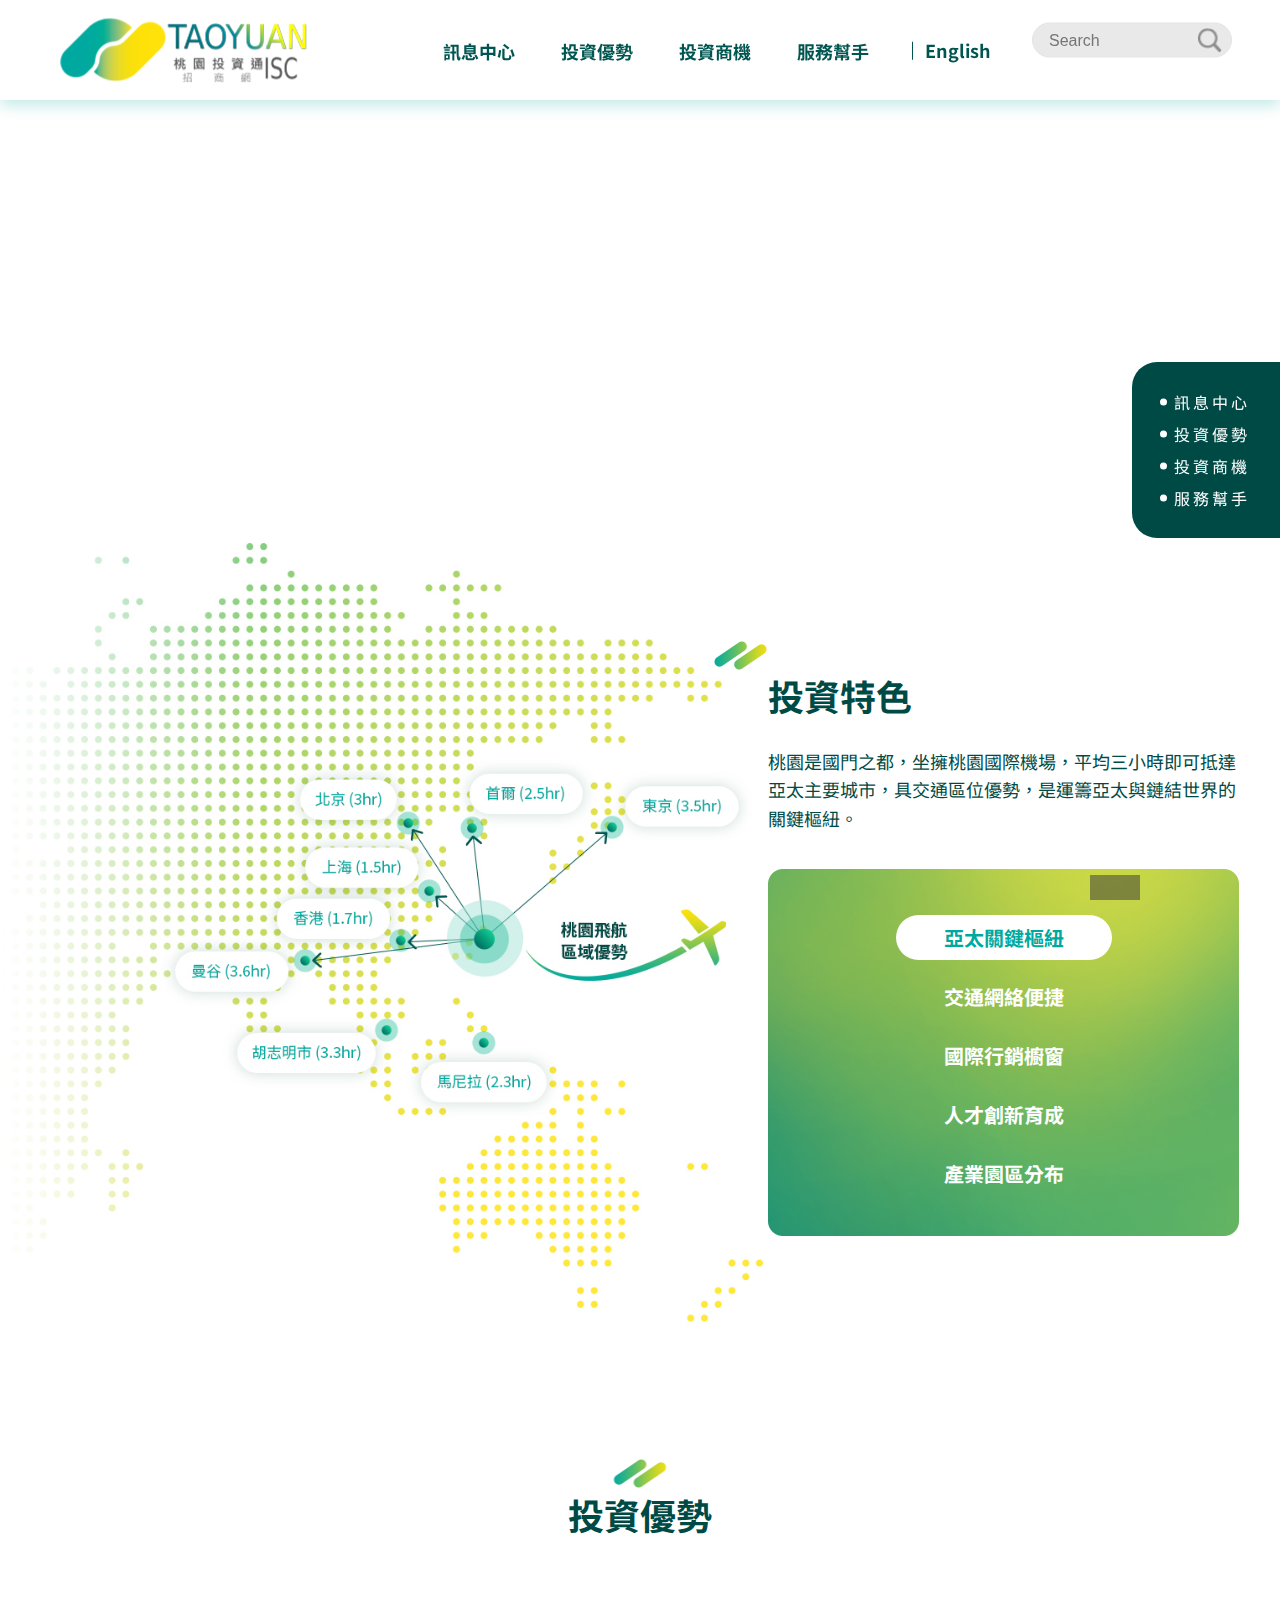
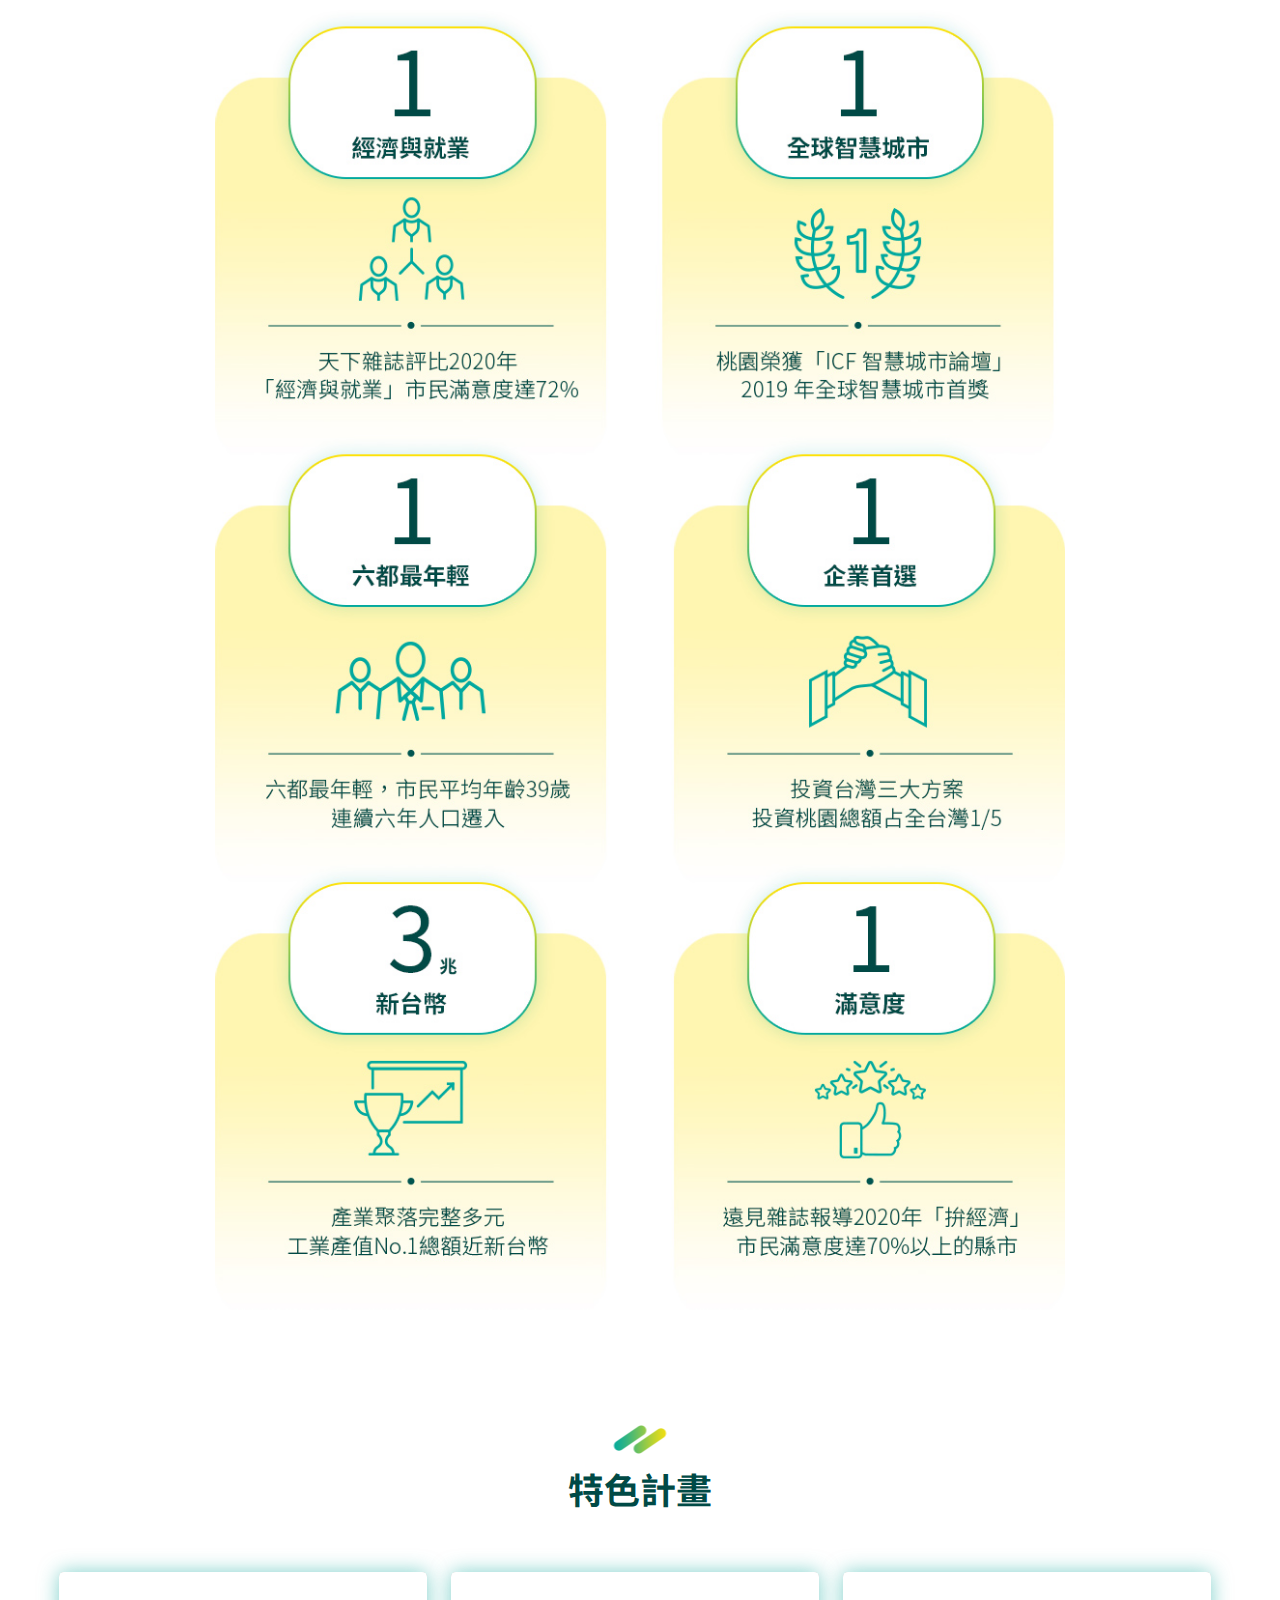
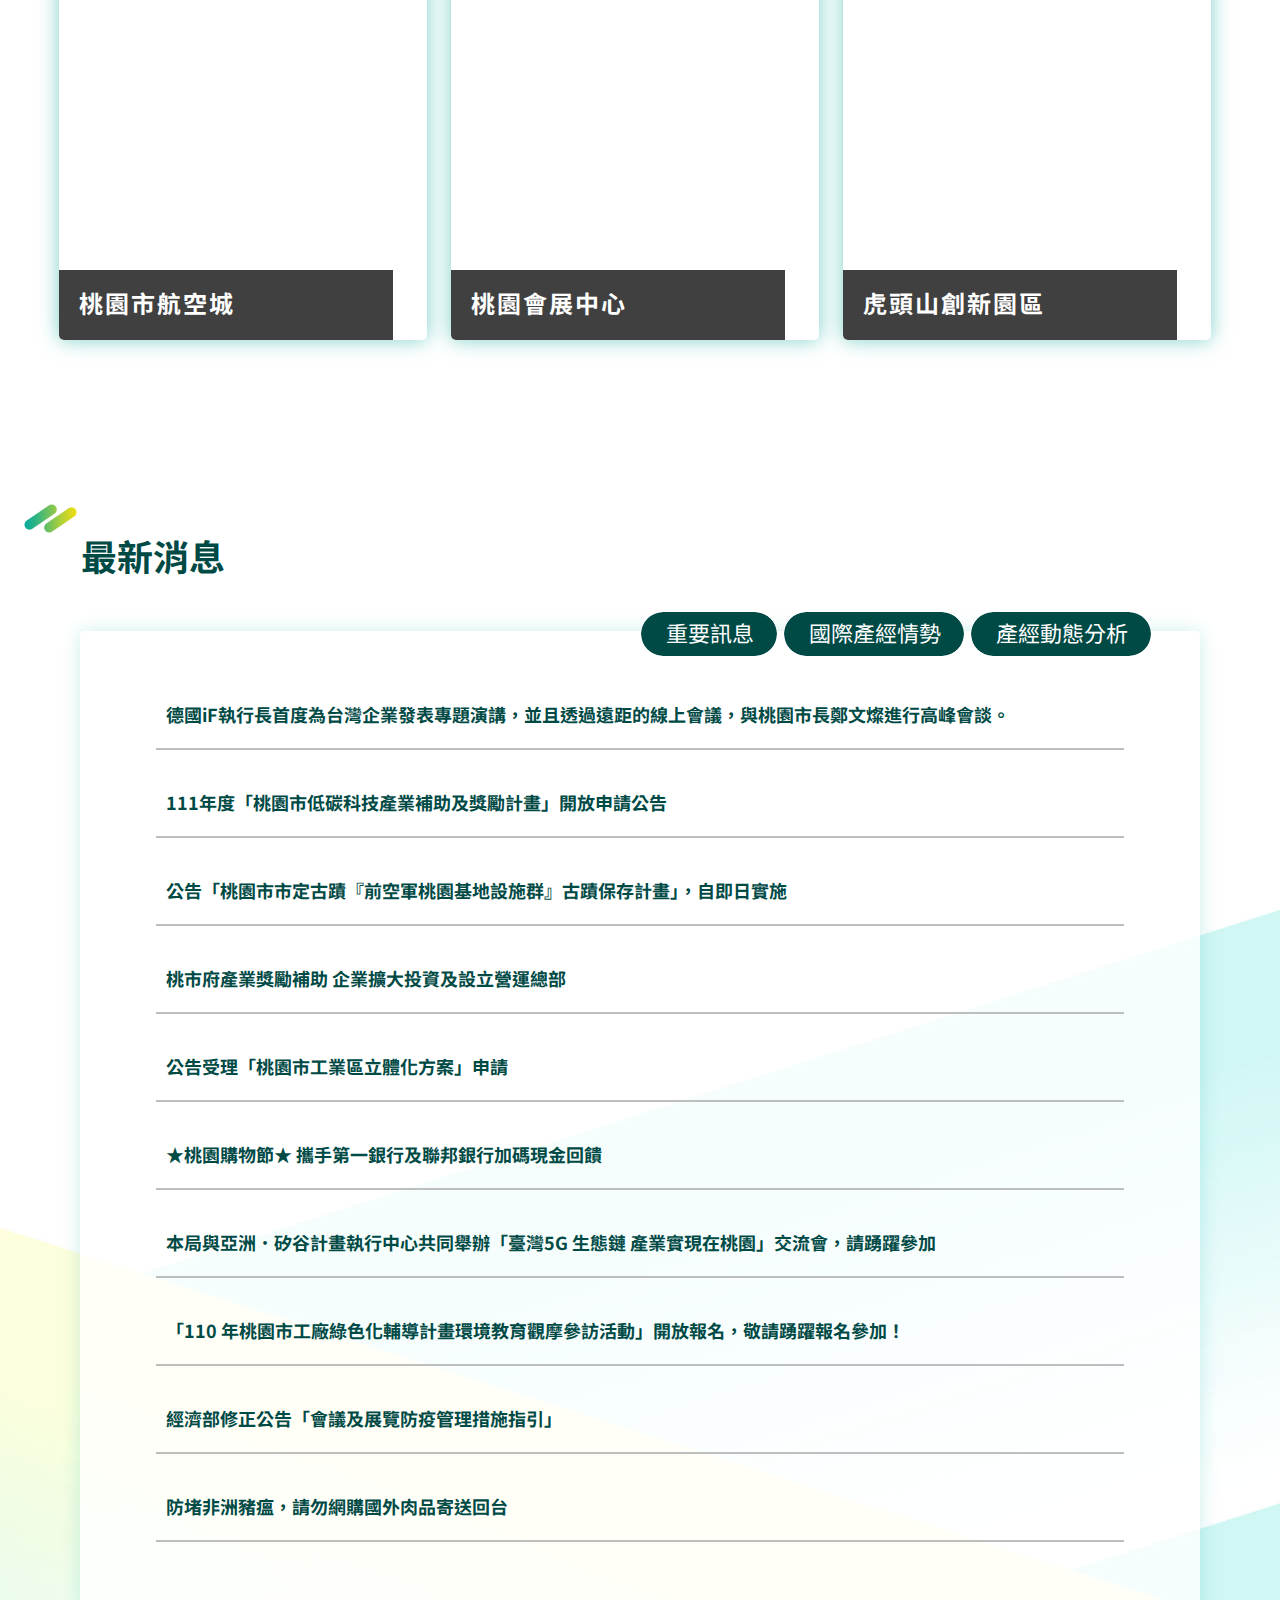
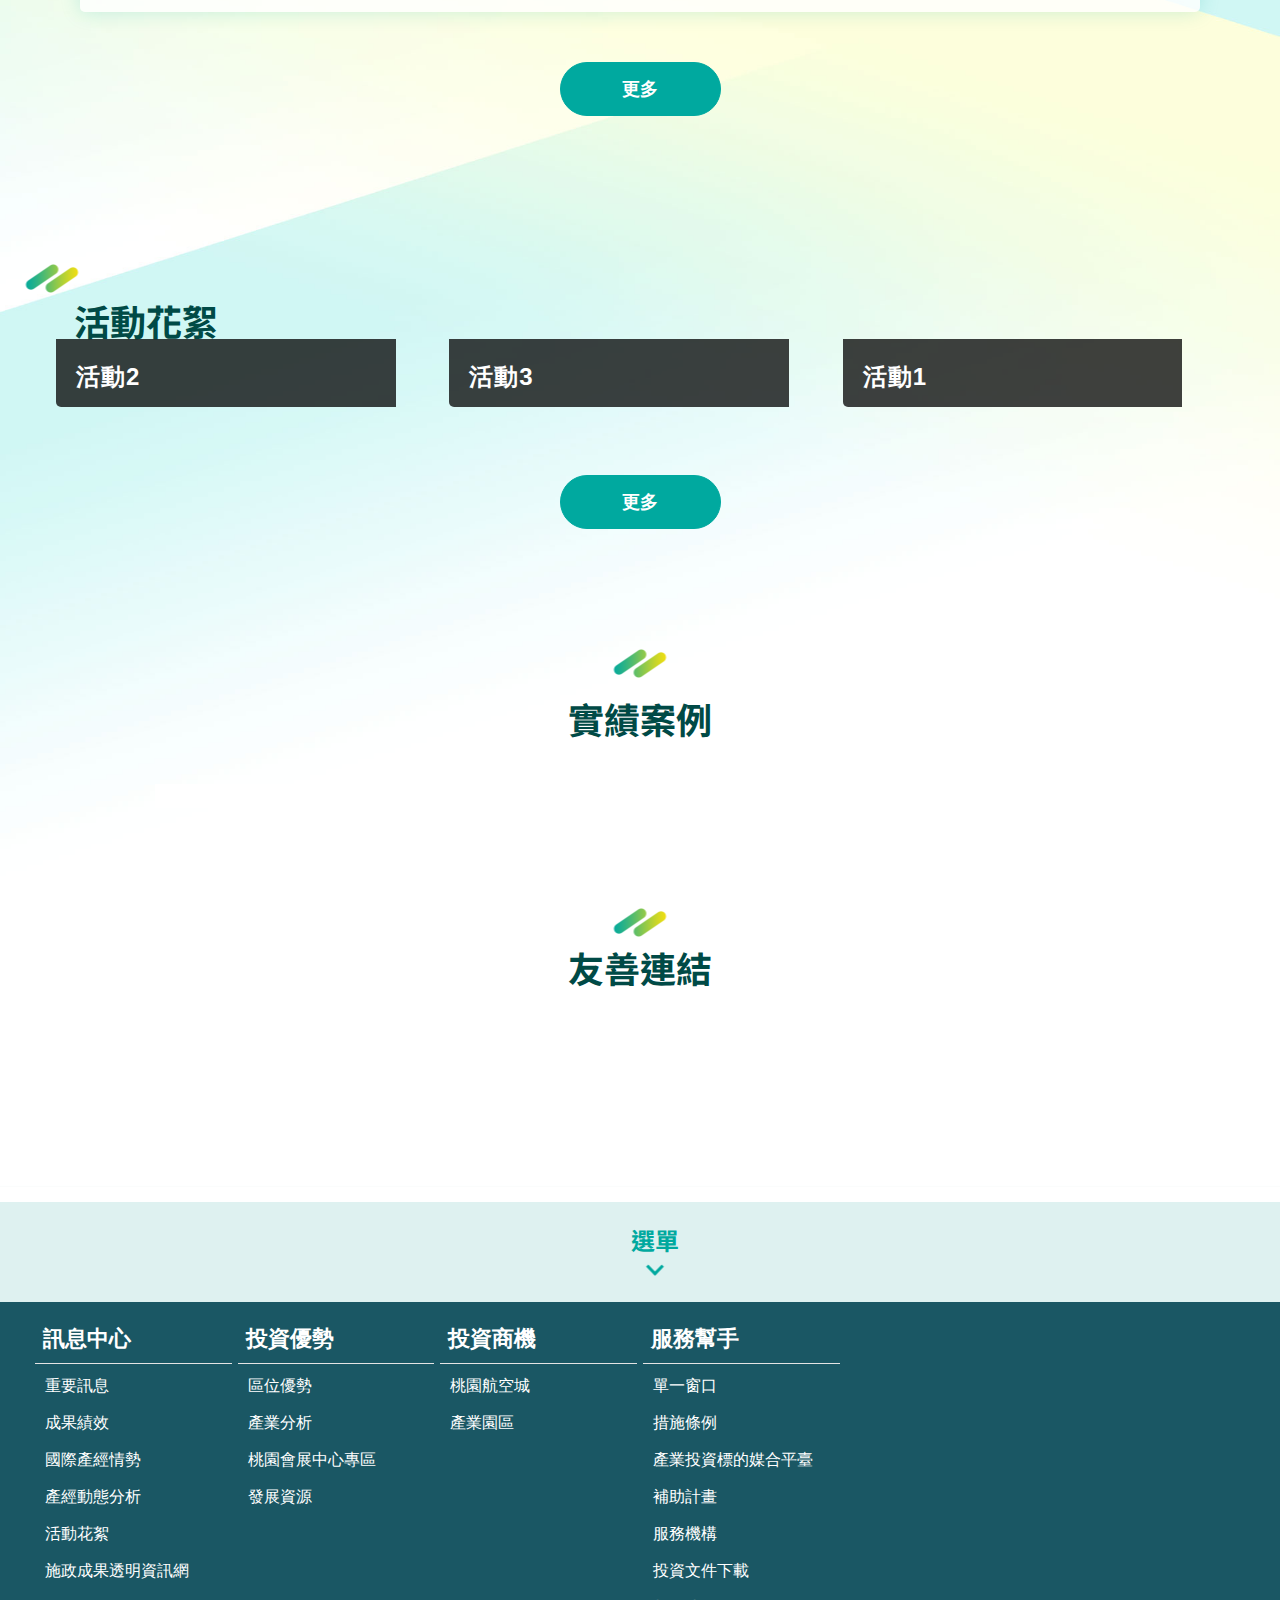
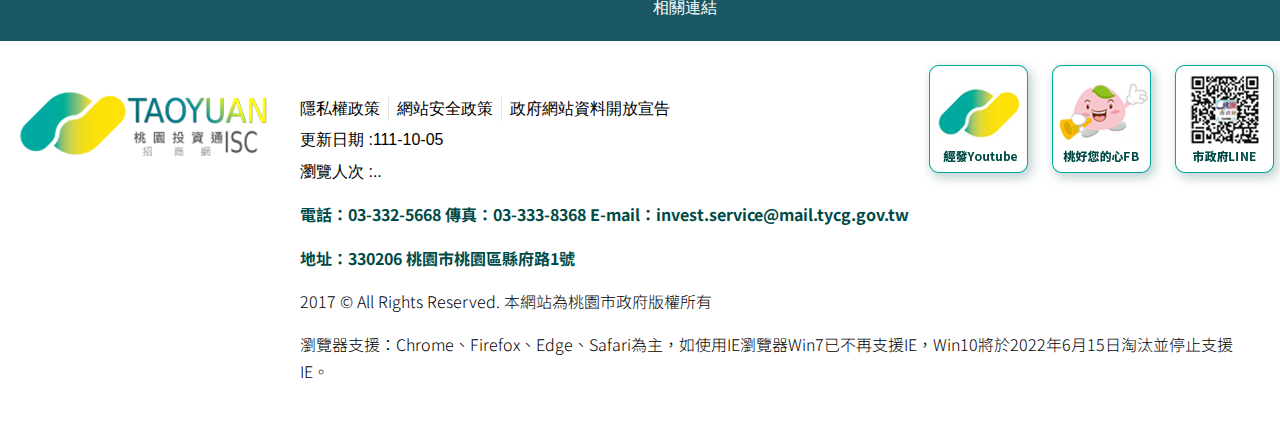
==== index.html @ 291bfcc2 "Initial commit" ====
<!DOCTYPE html>

<html id="FormHtml" xmlns="http://www.w3.org/1999/xhtml" lang="zh-Hant-tw">
<head id="Head1">    <style>
        .for_accessibility a {
            position: absolute;
            top: 10px;
            left: 10px;
            z-index: 99;
            width: 1px;
            height: 1px;
            white-space: nowrap;
            overflow: hidden;
            color: #000;
        }
            .for_accessibility a:focus {
                width: auto;
                height: auto;
                padding: 6px;
                background-color: #fff;
            }
        .for_accessibility div {
            position: absolute;
            width: 2px;
            height: 2px;
            background-color: transparent;
            opacity: .1
        }
    </style>
<script src='https://t-invest.tycg.gov.tw/Scripts/core.min.js'></script>
<script src='https://t-invest.tycg.gov.tw/Scripts/jquery.cookie.js'></script>
<script src='https://t-invest.tycg.gov.tw/Scripts/jUtil.js'></script>
<script src='https://t-invest.tycg.gov.tw/Scripts/fancybox/jquery.fancybox.js'></script>
<link rel='stylesheet' type='text/css'  href='https://t-invest.tycg.gov.tw/Scripts/fancybox/jquery.fancybox.css'> 
<script src='https://t-invest.tycg.gov.tw/Scripts/lightGallery/js/lightgallery-all.min.js'></script>
<link rel='stylesheet' type='text/css'  href='https://t-invest.tycg.gov.tw/Scripts/lightGallery/css/lightgallery.min.css'> 
<script src='https://t-invest.tycg.gov.tw/Scripts/J_Pager.js'></script>
<script  src='https://t-invest.tycg.gov.tw/Scripts/Chart/highcharts.js'></script> 
<script  src='https://t-invest.tycg.gov.tw/Scripts/Chart/map.src.js'></script> 
<script  src='https://t-invest.tycg.gov.tw/Scripts/Chart/highcharts_theme.js'></script> 
<script  src='https://t-invest.tycg.gov.tw/Scripts/Chart/tw-all.js'></script> 
<link rel='stylesheet' type='text/css'  href='https://t-invest.tycg.gov.tw/Scripts/Chart/highcharts.css'> 
<script  src='https://t-invest.tycg.gov.tw/Scripts/jquery.mousewheel.min.js'></script> 
<script  src='https://t-invest.tycg.gov.tw/Scripts/jquery.touchwipe.min.js'></script> 
<script  src='https://t-invest.tycg.gov.tw/js/airdatepicker/datepicker.min.js'></script> 
<script  src='https://t-invest.tycg.gov.tw/js/airdatepicker/datepicker.zh-tw.js'></script> 
<script  src='https://t-invest.tycg.gov.tw/js/airdatepicker/datepicker.en.js'></script> 
<link rel='stylesheet' type='text/css'  href='https://t-invest.tycg.gov.tw/js/airdatepicker/datepicker.min.css'> 
<script>var CCMS_WWWURL='https://t-invest.tycg.gov.tw';var CCMS_LanguageSN=1;var CCMS_SitesSN_Encryption='18';</script><title>
	桃園投資通招商網
</title><meta http-equiv="X-UA-Compatible" content="IE=edge" /><meta name="viewport" content="width=device-width, initial-scale=1" /><meta http-equiv="Content-Type" content="text/html; charset=utf-8" />
<meta name="DC.Title" content="" />
<meta name="DC.Subject" content="" />
<meta name="DC.Creator" content="" />
<meta name="DC.Publisher" content="" />
<meta name="DC.Date" content="" />
<meta name="DC.Type" content="" />
<meta name="DC.Identifier" content="" />
<meta name="DC.Description" content="" />
<meta name="DC.Contributor" content="" />
<meta name="DC.Format" content="" />
<meta name="DC.Relation" content="" />
<meta name="DC.Source" content="" />
<meta name="DC.Language" content="" />
<meta name="DC.Coverage.t.min" content="" />
<meta name="DC.Coverage.t.max" content="" />
<meta name="DC.Rights" content="" />
<meta name="Category.Theme" content="" />
<meta name="Category.Cake" content="" />
<meta name="Category.Service" content="" />
<meta name="DC.Keywords" content="" />
<link id="likCss" rel="stylesheet" media="screen" href="css/global.css?1111005015433" type="text/css" /><link id="litcss_sys_index" href="css/sys_index.css" rel="stylesheet" type="text/css" /><link href="images/favicon.ico" rel="icon" type="image/x-icon"><script>const jhxiaoQS = '?Create=1'</script><style>/*!
 * froala_editor v4.0.7 (https://www.froala.com/wysiwyg-editor)
 * License https://froala.com/wysiwyg-editor/terms/
 * Copyright 2014-2021 Froala Labs
 */

.fr-clearfix::after{clear:both;display:block;content:"";height:0}.fr-hide-by-clipping{position:absolute;width:1px;height:1px;padding:0;margin:-1px;overflow:hidden;clip:rect(0, 0, 0, 0);border:0}.fr-view img.fr-rounded,.fr-view .fr-img-caption.fr-rounded img{border-radius:10px;-moz-border-radius:10px;-webkit-border-radius:10px;-moz-background-clip:padding;-webkit-background-clip:padding-box;background-clip:padding-box}.fr-view img.fr-shadow,.fr-view .fr-img-caption.fr-shadow img{-webkit-box-shadow:10px 10px 5px 0px #cccccc;-moz-box-shadow:10px 10px 5px 0px #cccccc;box-shadow:10px 10px 5px 0px #cccccc}.fr-view img.fr-bordered,.fr-view .fr-img-caption.fr-bordered img{border:solid 5px #CCC}.fr-view img.fr-bordered{-webkit-box-sizing:content-box;-moz-box-sizing:content-box;box-sizing:content-box}.fr-view .fr-img-caption.fr-bordered img{-webkit-box-sizing:border-box;-moz-box-sizing:border-box;box-sizing:border-box}.fr-view{word-wrap:break-word}.fr-view span[style~="color:"] a{color:inherit}.fr-view strong{font-weight:700}.fr-view table[border='0'] td:not([class]),.fr-view table[border='0'] th:not([class]),.fr-view table[border='0'] td[class=""],.fr-view table[border='0'] th[class=""]{border-width:0px}.fr-view table{border:none;border-collapse:collapse;empty-cells:show;max-width:100%}.fr-view table td{min-width:5px}.fr-view table.fr-dashed-borders td,.fr-view table.fr-dashed-borders th{border-style:dashed}.fr-view table.fr-alternate-rows tbody tr:nth-child(2n){background:whitesmoke}.fr-view table td,.fr-view table th{border:1px solid #DDD}.fr-view table td:empty,.fr-view table th:empty{height:20px}.fr-view table td.fr-highlighted,.fr-view table th.fr-highlighted{border:1px double red}.fr-view table td.fr-thick,.fr-view table th.fr-thick{border-width:2px}.fr-view table th{background:#ececec}.fr-view hr{clear:both;user-select:none;-o-user-select:none;-moz-user-select:none;-khtml-user-select:none;-webkit-user-select:none;-ms-user-select:none;break-after:always;page-break-after:always}.fr-view .fr-file{position:relative}.fr-view .fr-file::after{position:relative;content:"\1F4CE";font-weight:normal}.fr-view pre{white-space:pre-wrap;word-wrap:break-word;overflow:visible}.fr-view[dir="rtl"] blockquote{border-left:none;border-right:solid 2px #5E35B1;margin-right:0;padding-right:5px;padding-left:0}.fr-view[dir="rtl"] blockquote blockquote{border-color:#00BCD4}.fr-view[dir="rtl"] blockquote blockquote blockquote{border-color:#43A047}.fr-view blockquote{border-left:solid 2px #5E35B1;margin-left:0;padding-left:5px;color:#5E35B1}.fr-view blockquote blockquote{border-color:#00BCD4;color:#00BCD4}.fr-view blockquote blockquote blockquote{border-color:#43A047;color:#43A047}.fr-view span.fr-emoticon{font-weight:normal;font-family:"Apple Color Emoji","Segoe UI Emoji","NotoColorEmoji","Segoe UI Symbol","Android Emoji","EmojiSymbols";display:inline;line-height:0}.fr-view span.fr-emoticon.fr-emoticon-img{background-repeat:no-repeat !important;font-size:inherit;height:1em;width:1em;min-height:20px;min-width:20px;display:inline-block;margin:-.1em .1em .1em;line-height:1;vertical-align:middle}.fr-view .fr-text-gray{color:#AAA !important}.fr-view .fr-text-bordered{border-top:solid 1px #222;border-bottom:solid 1px #222;padding:10px 0}.fr-view .fr-text-spaced{letter-spacing:1px}.fr-view .fr-text-uppercase{text-transform:uppercase}.fr-view .fr-class-highlighted{background-color:#ffff00}.fr-view .fr-class-code{border-color:#cccccc;border-radius:2px;-moz-border-radius:2px;-webkit-border-radius:2px;-moz-background-clip:padding;-webkit-background-clip:padding-box;background-clip:padding-box;background:#f5f5f5;padding:10px;font-family:"Courier New", Courier, monospace}.fr-view .fr-class-transparency{opacity:0.5}.fr-view img{position:relative;max-width:100%}.fr-view img.fr-dib{margin:5px auto;display:block;float:none;vertical-align:top}.fr-view img.fr-dib.fr-fil{margin-left:0;text-align:left}.fr-view img.fr-dib.fr-fir{margin-right:0;text-align:right}.fr-view img.fr-dii{display:inline-block;float:none;vertical-align:bottom;margin-left:5px;margin-right:5px;max-width:calc(100% - (2 * 5px))}.fr-view img.fr-dii.fr-fil{float:left;margin:5px 5px 5px 0;max-width:calc(100% - 5px)}.fr-view img.fr-dii.fr-fir{float:right;margin:5px 0 5px 5px;max-width:calc(100% - 5px)}.fr-view span.fr-img-caption{position:relative;max-width:100%}.fr-view span.fr-img-caption.fr-dib{margin:5px auto;display:block;float:none;vertical-align:top}.fr-view span.fr-img-caption.fr-dib.fr-fil{margin-left:0;text-align:left}.fr-view span.fr-img-caption.fr-dib.fr-fir{margin-right:0;text-align:right}.fr-view span.fr-img-caption.fr-dii{display:inline-block;float:none;vertical-align:bottom;margin-left:5px;margin-right:5px;max-width:calc(100% - (2 * 5px))}.fr-view span.fr-img-caption.fr-dii.fr-fil{float:left;margin:5px 5px 5px 0;max-width:calc(100% - 5px)}.fr-view span.fr-img-caption.fr-dii.fr-fir{float:right;margin:5px 0 5px 5px;max-width:calc(100% - 5px)}.fr-view .fr-video{text-align:center;position:relative}.fr-view .fr-video.fr-rv{padding-bottom:56.25%;padding-top:30px;height:0;overflow:hidden}.fr-view .fr-video.fr-rv>iframe,.fr-view .fr-video.fr-rv object,.fr-view .fr-video.fr-rv embed{position:absolute !important;top:0;left:0;width:100%;height:100%}.fr-view .fr-video>*{-webkit-box-sizing:content-box;-moz-box-sizing:content-box;box-sizing:content-box;max-width:100%;border:none}.fr-view .fr-video.fr-dvb{display:block;clear:both}.fr-view .fr-video.fr-dvb.fr-fvl{text-align:left}.fr-view .fr-video.fr-dvb.fr-fvr{text-align:right}.fr-view .fr-video.fr-dvi{display:inline-block}.fr-view .fr-video.fr-dvi.fr-fvl{float:left}.fr-view .fr-video.fr-dvi.fr-fvr{float:right}.fr-view a.fr-strong{font-weight:700}.fr-view a.fr-green{color:green}.fr-view .fr-img-caption{text-align:center}.fr-view .fr-img-caption .fr-img-wrap{padding:0;margin:auto;text-align:center;width:100%}.fr-view .fr-img-caption .fr-img-wrap a{display:block}.fr-view .fr-img-caption .fr-img-wrap img{display:block;margin:auto;width:100%}.fr-view .fr-img-caption .fr-img-wrap>span{margin:auto;display:block;padding:5px 5px 10px;font-size:0.875rem;font-weight:initial;-webkit-box-sizing:border-box;-moz-box-sizing:border-box;box-sizing:border-box;-webkit-opacity:0.9;-moz-opacity:0.9;opacity:0.9;-ms-filter:"progid:DXImageTransform.Microsoft.Alpha(Opacity=0)";width:100%;text-align:center}.fr-view button.fr-rounded,.fr-view input.fr-rounded,.fr-view textarea.fr-rounded{border-radius:10px;-moz-border-radius:10px;-webkit-border-radius:10px;-moz-background-clip:padding;-webkit-background-clip:padding-box;background-clip:padding-box}.fr-view button.fr-large,.fr-view input.fr-large,.fr-view textarea.fr-large{font-size:1.5rem}a.fr-view.fr-strong{font-weight:700}a.fr-view.fr-green{color:green}img.fr-view{position:relative;max-width:100%}img.fr-view.fr-dib{margin:5px auto;display:block;float:none;vertical-align:top}img.fr-view.fr-dib.fr-fil{margin-left:0;text-align:left}img.fr-view.fr-dib.fr-fir{margin-right:0;text-align:right}img.fr-view.fr-dii{display:inline-block;float:none;vertical-align:bottom;margin-left:5px;margin-right:5px;max-width:calc(100% - (2 * 5px))}img.fr-view.fr-dii.fr-fil{float:left;margin:5px 5px 5px 0;max-width:calc(100% - 5px)}img.fr-view.fr-dii.fr-fir{float:right;margin:5px 0 5px 5px;max-width:calc(100% - 5px)}span.fr-img-caption.fr-view{position:relative;max-width:100%}span.fr-img-caption.fr-view.fr-dib{margin:5px auto;display:block;float:none;vertical-align:top}span.fr-img-caption.fr-view.fr-dib.fr-fil{margin-left:0;text-align:left}span.fr-img-caption.fr-view.fr-dib.fr-fir{margin-right:0;text-align:right}span.fr-img-caption.fr-view.fr-dii{display:inline-block;float:none;vertical-align:bottom;margin-left:5px;margin-right:5px;max-width:calc(100% - (2 * 5px))}span.fr-img-caption.fr-view.fr-dii.fr-fil{float:left;margin:5px 5px 5px 0;max-width:calc(100% - 5px)}span.fr-img-caption.fr-view.fr-dii.fr-fir{float:right;margin:5px 0 5px 5px;max-width:calc(100% - 5px)}
</style><style>@media (min-width: 960px) {  [id*='Group_25794_raqKNMdAwC']{width:20% !important; } }@media (min-width: 960px) {  [id*='Group_25795_pXqVTdxRuG']{width:80% !important; } }</style><meta property="og:title" content="桃園投資通招商網" >
<meta property="og:type" content="article" >
<meta property="og:url" content="https://t-invest.tycg.gov.tw/default.aspx" >
<meta property="og:site_name" content="桃園投資通招商網" >
</head>
<body id="Formbody" data-js="false" class="fr-view"><div class="for_accessibility">
    <a href="#base-content" class="" title="跳到主要內容區塊">跳到主要內容區塊</a>    <div>
        <nav><span style="font-size:0em">跳到主要內容區塊</span></nav>
    </div>
    <script>
        var $a = $('.for_accessibility a');
        $a.on('click', function (evt) {
            var $href = $($(this).attr('href')),
                $target = $href.find('a').eq(0).get(0);
            setTimeout(function () { try { $target.focus(); } catch (e) { } }, 0);
        });
    </script>
</div>
<script> document.body.setAttribute("data-js", "true");</script>
       
    <form method="post" action="./default.aspx?Create=1" id="form1">
<div class="aspNetHidden">
<input type="hidden" name="__VIEWSTATE" id="__VIEWSTATE" value="/[base64]/CQKEkG9ZARAWk2qgI=" />
</div>
 <div class="group sys-root" data-func="{&#39;datePicker&#39;:{&#39;autoClose&#39;:true,&#39;language&#39;:&#39;zh-tw&#39;,&#39;navTitles&#39;:{&#39;days&#39;:&#39;&lt;i&amp;gt;民國 rrr 年&lt;/i&amp;gt; &amp;nbsp; MM&#39;,&#39;months&#39;:&#39;民國 rrr 年&#39;,&#39;years&#39;:&#39;民國 rrr1 至 rrr2 年&#39;}},&#39;festivalSlide&#39;:{&#39;status&#39;:true,&#39;type&#39;:&#39;null&#39;}}" data-nojs="您的瀏覽器似乎不支援 JavaScript 語法，但沒關係，這並不會影響到內容的陳述。如需要選擇適合您的字級大小，可利用鍵盤 Ctrl   ( )放大 (-)縮小。如需要回到上一頁，可使用瀏覽器提供的 Alt   左方向鍵(←)。如需要列印，可利用鍵盤 Ctrl   p 使用瀏覽器提供的列印功能。" data-type="3" data-child="3"><div class="in"><div class="ct"><div class="in"> <div class="group base-mobile" data-func="{&#39;toggleBtn&#39;:{&#39;btnOrangeText&#39;:&#39;必&#39;,&#39;btnActiveText&#39;:&#39;尚未定義&#39;}}" data-index="1" data-type="3" data-child="6"><div class="in"><div class="hd"><div class="in"><div   data-index="0"  class="headH3"  >		<span  ><a    title="手機版選單"   >手機版選單</a></span></div></div></div><div class="ct"><div class="in"> <div class="area-form search" data-index="1" data-type="0" data-child="1"><div class="in"><div class="hd"><div class="in"><div   data-index="0"  >		<span  ><a   href="javascript:void(0)"   title="搜尋"   target="_self"   >搜尋</a></span></div></div></div><div class="ct"><div class="in"><div class="fieldset">
  <span class="search"><input data-search="btn_574a0db64c594550b0cd2e8c2b308102" type="search" placeholder="Search" title="搜尋"></span>
  <span class="submit"><a href="#" class='CCMS_SearchBtn' data-search="btn_574a0db64c594550b0cd2e8c2b308102" title="搜尋" >搜尋</a></span>
</div>
<div class="list">
  <ul data-index="1" data-child="0">
  </ul>
</div>
<script >
$(function () {
    $('[data-search="574a0db64c594550b0cd2e8c2b308102"]').on("keydown", function (event) {
        if (event.which == 13) {
             doSearch($('#btn_574a0db64c594550b0cd2e8c2b308102'));
            return false;
        }
    });
});
</script>
</div></div><div class="ft"><div class="in"><ul data-index="1" data-child="1">
  <li data-index="1" class="advanced"><span><a target="_blank" rel="noreferrer noopener" href="https://www.google.com.tw/advanced_search?hl=zh-Hant-tw&as_sitesearch=https://t-invest.tycg.gov.tw" title="進階搜尋[另開新視窗]">進階搜尋</a></span></li>
</ul>
</div></div></div></div> <div class="list-text share" data-index="2" data-type="0" data-child="1"><div class="in"><div class="hd"><div class="in"><div   data-index="0"  >		<span  ><a   href="#"   title="分享"   >分享</a></span></div></div></div><div class="ct"><div class="in"><ul data-index="1" data-child="5"><li   data-index="1"  class="facebook"  >		<span  ><a   href="javascript: void(window.open('https://www.facebook.com/share.php?u='.concat(encodeURIComponent(location.href)) ));"   title="Share to Facebook[另開新視窗]"   target="_self"   >Facebook</a></span></li><li   data-index="2"  class="plurk"  >		<span  ><a   href="javascript: void(window.open('https://www.plurk.com/?qualifier=shares&status='.concat(encodeURIComponent(location.href)) ));"   title="Share toPlurk[另開新視窗]"   target="_self"   >Plurk</a></span></li><li   data-index="3"  class="twitter"  >		<span  ><a   href="javascript: void(window.open('https://twitter.com/home/?status='.concat(encodeURIComponent(document.title)) .concat(' ') .concat(encodeURIComponent(location.href))));"   title="Share to twitter[另開新視窗]"   target="_self"   >Twitter</a></span></li><li   data-index="4"  class="line"  >		<span  ><a   href="javascript: void(window.open('https://line.naver.jp/R/msg/text/?'.concat(encodeURIComponent(location.href)) ));"   title="Share to line[另開新視窗]"   target="_self"   >line</a></span></li><li   data-index="5"  class="email"  >		<span  ><a   href="javascript:  void(window.open('mailto:?subject=' + encodeURIComponent(document.title) + '&amp;body=' +  encodeURIComponent(document.URL)));"   title="Share to email[另開新視窗]"   target="_self"   >Email</a></span></li></ul>
</div></div></div></div> <div class="group-list nav" data-func="{&#39;majorNavStraight&#39;:{}}" data-index="3" data-type="4" data-child="4"><div class="in"><div class="ct"><div class="in"><ul data-index="1" data-child="4"><li data-index="1"> <div class="group nav" data-index="1" data-type="3" data-child="1"><div class="in"><div class="hd"><div class="in"><div   data-index="0"  class="headH3"  >		<span  ><a   href="cl.aspx?n=791"      title="訊息中心"   >訊息中心</a></span></div></div></div><div class="ct"><div class="in"> <div class="list-text nav" data-index="1" data-type="0" data-child="1"><div class="in"><div class="ct"><div class="in"><ul data-index="1" data-child="6"><li   data-index="1"  >		<span  ><a   href="News.aspx?n=798&sms=8160"      title="重要訊息"   >重要訊息</a></span></li><li   data-index="2"  >		<span  ><a   href="cl.aspx?n=3338"      title="成果績效"   >成果績效</a></span></li><li   data-index="3"  >		<span  ><a   href="News.aspx?n=3339&sms=9550"      title="國際產經情勢"   >國際產經情勢</a></span></li><li   data-index="4"  >		<span  ><a   href="News.aspx?n=3340&sms=9551"      title="產經動態分析"   >產經動態分析</a></span></li><li   data-index="5"  >		<span  ><a   href="News_Photo.aspx?n=799&sms=8161"      title="活動花絮"   >活動花絮</a></span></li><li   data-index="6"  >		<span  ><a   href="#"      title="施政成果透明資訊網"   >施政成果透明資訊網</a></span></li></ul>
</div></div></div></div></div></div></div></div></li><li data-index="2"> <div class="group nav" data-index="2" data-type="3" data-child="1"><div class="in"><div class="hd"><div class="in"><div   data-index="0"  class="headH3"  >		<span  ><a   href="cl.aspx?n=792"      title="投資優勢"   >投資優勢</a></span></div></div></div><div class="ct"><div class="in"> <div class="list-text nav" data-index="1" data-type="0" data-child="1"><div class="in"><div class="ct"><div class="in"><ul data-index="1" data-child="4"><li   data-index="1"  >		<span  ><a   href="cl.aspx?n=3341"      title="區位優勢"   >區位優勢</a></span></li><li   data-index="2"  >		<span  ><a   href="cl.aspx?n=3342"      title="產業分析"   >產業分析</a></span></li><li   data-index="3"  >		<span  ><a   href="cp.aspx?n=829"      title="桃園會展中心專區"   >桃園會展中心專區</a></span></li><li   data-index="4"  >		<span  ><a   href="cl.aspx?n=3343"      title="發展資源"   >發展資源</a></span></li></ul>
</div></div></div></div></div></div></div></div></li><li data-index="3"> <div class="group nav" data-index="3" data-type="3" data-child="1"><div class="in"><div class="hd"><div class="in"><div   data-index="0"  class="headH3"  >		<span  ><a   href="cl.aspx?n=793"      title="投資商機"   >投資商機</a></span></div></div></div><div class="ct"><div class="in"> <div class="list-text nav" data-index="1" data-type="0" data-child="1"><div class="in"><div class="ct"><div class="in"><ul data-index="1" data-child="2"><li   data-index="1"  >		<span  ><a   href="cp.aspx?n=828"      title="桃園航空城"   >桃園航空城</a></span></li><li   data-index="2"  >		<span  ><a   href="cl.aspx?n=811"      title="產業園區"   >產業園區</a></span></li></ul>
</div></div></div></div></div></div></div></div></li><li data-index="4"> <div class="group nav" data-index="4" data-type="3" data-child="1"><div class="in"><div class="hd"><div class="in"><div   data-index="0"  class="headH3"  >		<span  ><a   href="cl.aspx?n=794"      title="服務幫手"   >服務幫手</a></span></div></div></div><div class="ct"><div class="in"> <div class="list-text nav" data-index="1" data-type="0" data-child="1"><div class="in"><div class="ct"><div class="in"><ul data-index="1" data-child="7"><li   data-index="1"  >		<span  ><a   href="cl.aspx?n=3344"      title="單一窗口"   >單一窗口</a></span></li><li   data-index="2"  >		<span  ><a   href="cl.aspx?n=3345"      title="措施條例"   >措施條例</a></span></li><li   data-index="3"  >		<span  ><a   href="cp.aspx?n=796"      title="產業投資標的媒合平臺"   >產業投資標的媒合平臺</a></span></li><li   data-index="4"  >		<span  ><a   href="cl.aspx?n=3346"      title="補助計畫"   >補助計畫</a></span></li><li   data-index="5"  >		<span  ><a   href="cl.aspx?n=3348"      title="服務機構"   >服務機構</a></span></li><li   data-index="6"  >		<span  ><a   href="cl.aspx?n=3349"      title="投資文件下載"   >投資文件下載</a></span></li><li   data-index="7"  >		<span  ><a   href="News_Link.aspx?n=801&sms=8162"      title="相關連結"   >相關連結</a></span></li></ul>
</div></div></div></div></div></div></div></div></li></ul></div></div></div></div> <div class="list-text hot-key-word" data-index="4" data-type="0"><div class="in"><div class="hd"><div class="in"><div   data-index="0"  >		<span  ><a    title="熱門關鍵字"   >熱門關鍵字</a></span></div></div></div><div class="ct"><div class="in"></div></div></div></div> <div class="list-text link" data-index="5" data-type="0" data-child="1"><div class="in"><div class="hd"><div class="in"><div   data-index="0"  >		<span  ><a    title="上方連結"   >上方連結</a></span></div></div></div><div class="ct"><div class="in"><ul data-index="1" data-child="6"><li   data-index="1"  >		<span  ><a   href="Default.aspx"   title="回首頁"   target="_self"   >回首頁</a></span></li><li   data-index="2"  >		<span  ><a   href="SiteMap.aspx"   title="網站導覽"   target="_self"   >網站導覽</a></span></li><li   data-index="3"  >		<span  ><a   href="https://invest.tycg.gov.tw/eng/"   title="English"   target="_self"   >English</a></span></li><li   data-index="4"  >		<span  ><a   href="https://edb.tycg.gov.tw/"   title="[另開新視窗]經發局"   target="_blank"  rel = "noreferrer noopener"   >經發局</a></span></li><li   data-index="5"  >		<span  ><a   href="https://www.tycg.gov.tw/ch/index.jsp?popflag=Y"   title="[另開新視窗]桃園市政府"   target="_blank"  rel = "noreferrer noopener"   >桃園市政府</a></span></li><li   data-index="6"  >		<span  ><a   href="https://invest.tycg.gov.tw/eng/"   title="[另開新視窗]English"   target="_blank"  rel = "noreferrer noopener"   >English</a></span></li></ul>
</div></div></div></div> <div class="list-text link" data-index="6" data-type="0" data-child="1"><div class="in"><div class="hd"><div class="in"><div   data-index="0"  >		<span  ><a    title="下方連結"   >下方連結</a></span></div></div></div><div class="ct"><div class="in"><ul data-index="1" data-child="3"><li   data-index="1"  >		<span  ><a   href="https://www.tycg.gov.tw/ch/main.jsp?prg=ap/artsublink.jsp&dataserno=201206230015&maintitle=%E9%9A%B1%E7%A7%81%E6%AC%8A%E6%94%BF%E7%AD%96%E5%8F%8A%E7%B6%B2%E7%AB%99%E8%91%97%E4%BD%9C%E6%AC%8A%E8%81%B2%E6%98%8E"   title="[另開新視窗]隱私權政策"   target="_blank"  rel = "noreferrer noopener"   >隱私權政策</a></span></li><li   data-index="2"  >		<span  ><a   href="https://www.tycg.gov.tw/ch/main.jsp?prg=ap/artsublink.jsp&dataserno=201206230014&maintitle=%E7%B6%B2%E7%AB%99%E5%AE%89%E5%85%A8%E6%94%BF%E7%AD%96"   title="[另開新視窗]網站安全政策"   target="_blank"  rel = "noreferrer noopener"   >網站安全政策</a></span></li><li   data-index="3"  >		<span  ><a   href="https://www.tycg.gov.tw/ch/main.jsp?prg=ap/artsublink.jsp&dataserno=201603290001&maintitle=%e6%94%bf%e5%ba%9c%e7%b6%b2%e7%ab%99%e8%b3%87%e6%96%99%e9%96%8b%e6%94%be%e5%ae%a3%e5%91%8a"   title="[另開新視窗]政府網站資料開放宣告"   target="_blank"  rel = "noreferrer noopener"   >政府網站資料開放宣告</a></span></li></ul>
</div></div></div></div></div></div></div></div> <div class="group base-extend" data-index="2" data-type="3" data-child="1"><div class="in"><div class="ct"><div class="in"> <div data-func="{&#39;anchor&#39;:{},&#39;scrollToShow&#39;:{}}" class="simple-text btn" data-index="1" data-type="0" data-child="1"><div class="in"><div class="ct"><div class="in"><span><a href="#" title="回最上面[連結]">回最上面</a></span></div></div></div></div></div></div></div></div> <div class="group base-wrapper" data-index="3" data-type="3" data-child="3"><div class="in"><div class="ct"><div class="in"> <div class="group base-header" data-index="1" data-type="3" data-child="2"><div class="in"><div class="ct"><div class="in"> <div class="simple-text accesskey" data-type="0" data-child="1"><div class="in"><div class="ct"><div class="in"><span><a href="#Accesskey_U" id="Accesskey_U" accesskey="U" title="上方選單連結區，此區塊列有本網站的主要連結">:::</a></span></div></div></div></div> <div class="group default info" data-index="1" data-type="3" data-child="2"><div class="in"><div class="ct"><div class="in"> <div class="simple-text major-logo" data-index="1" data-type="0" data-child="1"><div class="in"><div class="ct"><div class="in"><h1><a href="Default.aspx" title="回首頁">桃園投資通招商網</a></h1></div></div></div></div> <div class="group default msg-tool" data-index="2" data-type="3" data-child="4"><div class="in"><div class="ct"><div class="in"> <div class="simple-text accesskey" data-type="0" data-child="1"><div class="in"><div class="ct"><div class="in"><span><a href="#CCMS_Content" title="跳過此子選單列請按[Enter]，繼續則按[Tab]">_</a></span></div></div></div></div> <div class="list-text link" data-index="1" data-type="0" data-child="1"><div class="in"><div class="hd"><div class="in"><div   data-index="0"  >		<span  ><a    title="上方連結"   >上方連結</a></span></div></div></div><div class="ct"><div class="in"><ul data-index="1" data-child="6"><li   data-index="1"  >		<span  ><a   href="Default.aspx"   title="回首頁"   target="_self"   >回首頁</a></span></li><li   data-index="2"  >		<span  ><a   href="SiteMap.aspx"   title="網站導覽"   target="_self"   >網站導覽</a></span></li><li   data-index="3"  >		<span  ><a   href="https://invest.tycg.gov.tw/eng/"   title="English"   target="_self"   >English</a></span></li><li   data-index="4"  >		<span  ><a   href="https://edb.tycg.gov.tw/"   title="[另開新視窗]經發局"   target="_blank"  rel = "noreferrer noopener"   >經發局</a></span></li><li   data-index="5"  >		<span  ><a   href="https://www.tycg.gov.tw/ch/index.jsp?popflag=Y"   title="[另開新視窗]桃園市政府"   target="_blank"  rel = "noreferrer noopener"   >桃園市政府</a></span></li><li   data-index="6"  >		<span  ><a   href="https://invest.tycg.gov.tw/eng/"   title="[另開新視窗]English"   target="_blank"  rel = "noreferrer noopener"   >English</a></span></li></ul>
</div></div></div></div> <div class="list-text font-size" data-func="{&#39;fontSize&#39;:{}}" data-index="2" data-type="0" data-child="1"><div class="in"><div class="hd"><div class="in"><div   data-index="0"  >		<span  ><a   href="#"   title="字級"   >字級</a></span></div></div></div><div class="ct"><div class="in"><ul data-index="1" data-child="3"><li   data-index="1"  class="small"  >		<span  ><a   href="#"   title="小"   >小</a></span></li><li   data-index="2"  class="medium"  >		<span  ><a   href="#"   title="中"   >中</a></span></li><li   data-index="3"  class="large"  >		<span  ><a   href="#"   title="大"   >大</a></span></li></ul>
</div></div></div></div> <div class="list-text share" data-index="3" data-type="0" data-child="1"><div class="in"><div class="hd"><div class="in"><div   data-index="0"  >		<span  ><a   href="#"   title="分享"   >分享</a></span></div></div></div><div class="ct"><div class="in"><ul data-index="1" data-child="5"><li   data-index="1"  class="facebook"  >		<span  ><a   href="javascript: void(window.open('https://www.facebook.com/share.php?u='.concat(encodeURIComponent(location.href)) ));"   title="Share to Facebook[另開新視窗]"   target="_self"   >Facebook</a></span></li><li   data-index="2"  class="plurk"  >		<span  ><a   href="javascript: void(window.open('https://www.plurk.com/?qualifier=shares&status='.concat(encodeURIComponent(location.href)) ));"   title="Share toPlurk[另開新視窗]"   target="_self"   >Plurk</a></span></li><li   data-index="3"  class="twitter"  >		<span  ><a   href="javascript: void(window.open('https://twitter.com/home/?status='.concat(encodeURIComponent(document.title)) .concat(' ') .concat(encodeURIComponent(location.href))));"   title="Share to twitter[另開新視窗]"   target="_self"   >Twitter</a></span></li><li   data-index="4"  class="line"  >		<span  ><a   href="javascript: void(window.open('https://line.naver.jp/R/msg/text/?'.concat(encodeURIComponent(location.href)) ));"   title="Share to line[另開新視窗]"   target="_self"   >line</a></span></li><li   data-index="5"  class="email"  >		<span  ><a   href="javascript:  void(window.open('mailto:?subject=' + encodeURIComponent(document.title) + '&amp;body=' +  encodeURIComponent(document.URL)));"   title="Share to email[另開新視窗]"   target="_self"   >Email</a></span></li></ul>
</div></div></div></div> <div class="group default search-tool" data-func="{&#39;toggleBtn&#39;:{}}" data-index="4" data-type="3" data-child="2"><div class="in"><div class="hd"><div class="in"><div   data-index="0"  class="headH3"  >		<span  ><a    title="搜尋"   >搜尋</a></span></div></div></div><div class="ct"><div class="in"> <div class="area-form search" data-func="{&#39;showDataList&#39;:{}}" data-index="1" data-type="0" data-child="1"><div class="in"><div class="hd"><div class="in"><div   data-index="0"  >		<span  ><a   href="javascript:void(0)"   title="搜尋"   target="_self"   >搜尋</a></span></div></div></div><div class="ct"><div class="in"><div class="fieldset">
  <span class="search"><input data-search="btn_ed91a0a914344803a656f5b189bb8850" type="search" placeholder="Search" title="搜尋"></span>
  <span class="submit"><a href="#" class='CCMS_SearchBtn' data-search="btn_ed91a0a914344803a656f5b189bb8850" title="搜尋" >搜尋</a></span>
</div>
<div class="list">
  <ul data-index="1" data-child="0">
  </ul>
</div>
<script >
$(function () {
    $('[data-search="ed91a0a914344803a656f5b189bb8850"]').on("keydown", function (event) {
        if (event.which == 13) {
             doSearch($('#btn_ed91a0a914344803a656f5b189bb8850'));
            return false;
        }
    });
});
</script>
</div></div><div class="ft"><div class="in"><ul data-index="1" data-child="1">
  <li data-index="1" class="advanced"><span><a target="_blank" rel="noreferrer noopener" href="https://www.google.com.tw/advanced_search?hl=zh-Hant-tw&as_sitesearch=https://t-invest.tycg.gov.tw" title="進階搜尋[另開新視窗]">進階搜尋</a></span></li>
</ul>
</div></div></div></div> <div class="list-text hot-key-word" data-index="2" data-type="0"><div class="in"><div class="hd"><div class="in"><div   data-index="0"  >		<span  ><a    title="熱門關鍵字"   >熱門關鍵字</a></span></div></div></div><div class="ct"><div class="in"></div></div></div></div></div></div></div></div></div></div></div></div></div></div></div></div> <div class="group-list nav" data-func="{&#39;hud&#39;:{},&#39;majorNavHorizontal&#39;:{},&#39;setNavWidth&#39;:{},&#39;characteristic&#39;:{}}" data-index="2" data-type="4" data-child="4"><div class="in"><div class="ct"><div class="in"><ul data-index="1" data-child="4"><li data-index="1"> <div id="Group_735_pDrBrmpUaE" data-Margin_right="" data-sort="" data-bgColor="" data-AddParentGroup="" data-GroupSN="735" data-WidthDeskTop="" data-anchor="" data-tabType="3" class="group nav" data-index="1" data-Margin_DefaultSetting="false" data-type="3" data-bgClass="" data-WidthMobile="" data-groupname="" data-WidthPad="" data-Margin_left="" data-MenuWidth="" data-isgroup="true" data-Margin_bottom="" data-child="1" data-Margin_Top=""><div class="in"><div class="hd"><div class="in"><div   data-index="0"  class="headH3"  >		<span  ><a   href="cl.aspx?n=791"      title="訊息中心"   >訊息中心</a></span></div></div></div><div class="ct"><div class="in"> <div id="Group_736_KEfeUCKdgv" data-SitesModuleSN="75" data-Margin_right="" data-sort="2" data-bgColor="" data-AddParentGroup="" data-GroupSN="736" data-WidthDeskTop="" data-anchor="" data-tabType="0" class="list-text nav" data-index="1" data-Margin_DefaultSetting="false" data-type="0" data-bgClass="" data-WidthMobile="" data-groupname="" data-WidthPad="" data-Margin_left="" data-MenuWidth="" data-isgroup="true" data-setLen="0" data-Margin_bottom="" data-child="1" data-Margin_Top=""><div class="in"><div class="ct"><div class="in"><ul data-index="1" data-child="6"><li   data-index="1"  >		<span  ><a   href="News.aspx?n=798&sms=8160"      title="重要訊息"   >重要訊息</a></span></li><li   data-index="2"  >		<span  ><a   href="cl.aspx?n=3338"      title="成果績效"   >成果績效</a></span></li><li   data-index="3"  >		<span  ><a   href="News.aspx?n=3339&sms=9550"      title="國際產經情勢"   >國際產經情勢</a></span></li><li   data-index="4"  >		<span  ><a   href="News.aspx?n=3340&sms=9551"      title="產經動態分析"   >產經動態分析</a></span></li><li   data-index="5"  >		<span  ><a   href="News_Photo.aspx?n=799&sms=8161"      title="活動花絮"   >活動花絮</a></span></li><li   data-index="6"  >		<span  ><a   href="#"      title="施政成果透明資訊網"   >施政成果透明資訊網</a></span></li></ul>
</div></div></div></div></div></div></div></div></li><li data-index="2"> <div id="Group_737_VLrfHGXovR" data-Margin_right="" data-sort="" data-bgColor="" data-AddParentGroup="" data-GroupSN="737" data-WidthDeskTop="" data-anchor="" data-tabType="3" class="group nav" data-index="2" data-Margin_DefaultSetting="false" data-type="3" data-bgClass="" data-WidthMobile="" data-groupname="" data-WidthPad="" data-Margin_left="" data-MenuWidth="" data-isgroup="true" data-Margin_bottom="" data-child="1" data-Margin_Top=""><div class="in"><div class="hd"><div class="in"><div   data-index="0"  class="headH3"  >		<span  ><a   href="cl.aspx?n=792"      title="投資優勢"   >投資優勢</a></span></div></div></div><div class="ct"><div class="in"> <div id="Group_738_chmJaJKFYR" data-SitesModuleSN="75" data-Margin_right="" data-sort="2" data-bgColor="" data-AddParentGroup="" data-GroupSN="738" data-WidthDeskTop="" data-anchor="" data-tabType="0" class="list-text nav" data-index="1" data-Margin_DefaultSetting="false" data-type="0" data-bgClass="" data-WidthMobile="" data-groupname="" data-WidthPad="" data-Margin_left="" data-MenuWidth="" data-isgroup="true" data-setLen="0" data-Margin_bottom="" data-child="1" data-Margin_Top=""><div class="in"><div class="ct"><div class="in"><ul data-index="1" data-child="4"><li   data-index="1"  >		<span  ><a   href="cl.aspx?n=3341"      title="區位優勢"   >區位優勢</a></span></li><li   data-index="2"  >		<span  ><a   href="cl.aspx?n=3342"      title="產業分析"   >產業分析</a></span></li><li   data-index="3"  >		<span  ><a   href="cp.aspx?n=829"      title="桃園會展中心專區"   >桃園會展中心專區</a></span></li><li   data-index="4"  >		<span  ><a   href="cl.aspx?n=3343"      title="發展資源"   >發展資源</a></span></li></ul>
</div></div></div></div></div></div></div></div></li><li data-index="3"> <div id="Group_739_XQXNebEkxf" data-Margin_right="" data-sort="" data-bgColor="" data-AddParentGroup="" data-GroupSN="739" data-WidthDeskTop="" data-anchor="" data-tabType="3" class="group nav" data-index="3" data-Margin_DefaultSetting="false" data-type="3" data-bgClass="" data-WidthMobile="" data-groupname="" data-WidthPad="" data-Margin_left="" data-MenuWidth="" data-isgroup="true" data-Margin_bottom="" data-child="1" data-Margin_Top=""><div class="in"><div class="hd"><div class="in"><div   data-index="0"  class="headH3"  >		<span  ><a   href="cl.aspx?n=793"      title="投資商機"   >投資商機</a></span></div></div></div><div class="ct"><div class="in"> <div id="Group_740_AEVHppnhnn" data-SitesModuleSN="75" data-Margin_right="" data-sort="2" data-bgColor="" data-AddParentGroup="" data-GroupSN="740" data-WidthDeskTop="" data-anchor="" data-tabType="0" class="list-text nav" data-index="1" data-Margin_DefaultSetting="false" data-type="0" data-bgClass="" data-WidthMobile="" data-groupname="" data-WidthPad="" data-Margin_left="" data-MenuWidth="" data-isgroup="true" data-setLen="0" data-Margin_bottom="" data-child="1" data-Margin_Top=""><div class="in"><div class="ct"><div class="in"><ul data-index="1" data-child="2"><li   data-index="1"  >		<span  ><a   href="cp.aspx?n=828"      title="桃園航空城"   >桃園航空城</a></span></li><li   data-index="2"  >		<span  ><a   href="cl.aspx?n=811"      title="產業園區"   >產業園區</a></span></li></ul>
</div></div></div></div></div></div></div></div></li><li data-index="4"> <div id="Group_741_hawKeJDGdr" data-Margin_right="" data-sort="" data-bgColor="" data-AddParentGroup="" data-GroupSN="741" data-WidthDeskTop="" data-anchor="" data-tabType="3" class="group nav" data-index="4" data-Margin_DefaultSetting="false" data-type="3" data-bgClass="" data-WidthMobile="" data-groupname="" data-WidthPad="" data-Margin_left="" data-MenuWidth="" data-isgroup="true" data-Margin_bottom="" data-child="1" data-Margin_Top=""><div class="in"><div class="hd"><div class="in"><div   data-index="0"  class="headH3"  >		<span  ><a   href="cl.aspx?n=794"      title="服務幫手"   >服務幫手</a></span></div></div></div><div class="ct"><div class="in"> <div id="Group_742_HrQLerGLox" data-SitesModuleSN="75" data-Margin_right="" data-sort="2" data-bgColor="" data-AddParentGroup="" data-GroupSN="742" data-WidthDeskTop="" data-anchor="" data-tabType="0" class="list-text nav" data-index="1" data-Margin_DefaultSetting="false" data-type="0" data-bgClass="" data-WidthMobile="" data-groupname="" data-WidthPad="" data-Margin_left="" data-MenuWidth="" data-isgroup="true" data-setLen="0" data-Margin_bottom="" data-child="1" data-Margin_Top=""><div class="in"><div class="ct"><div class="in"><ul data-index="1" data-child="7"><li   data-index="1"  >		<span  ><a   href="cl.aspx?n=3344"      title="單一窗口"   >單一窗口</a></span></li><li   data-index="2"  >		<span  ><a   href="cl.aspx?n=3345"      title="措施條例"   >措施條例</a></span></li><li   data-index="3"  >		<span  ><a   href="cp.aspx?n=796"      title="產業投資標的媒合平臺"   >產業投資標的媒合平臺</a></span></li><li   data-index="4"  >		<span  ><a   href="cl.aspx?n=3346"      title="補助計畫"   >補助計畫</a></span></li><li   data-index="5"  >		<span  ><a   href="cl.aspx?n=3348"      title="服務機構"   >服務機構</a></span></li><li   data-index="6"  >		<span  ><a   href="cl.aspx?n=3349"      title="投資文件下載"   >投資文件下載</a></span></li><li   data-index="7"  >		<span  ><a   href="News_Link.aspx?n=801&sms=8162"      title="相關連結"   >相關連結</a></span></li></ul>
</div></div></div></div></div></div></div></div></li></ul></div></div></div></div></div></div></div></div> <div id="base-content" class="group base-content" data-index="2" data-type="3" data-child="1"><div class="in"><div class="ct"><div class="in"> <div id="Group_25791_NtRQMbfiEF" data-Margin_right="" data-sort="" data-bgColor="" data-AddParentGroup="" data-GroupSN="25791" data-WidthDeskTop="" data-anchor="" data-tabType="3" class="group base-module-area" data-Margin_DefaultSetting="false" data-type="3" data-bgClass="" data-WidthMobile="" data-groupname="" data-WidthPad="" data-Margin_left="" data-MenuWidth="" data-isgroup="true" data-Margin_bottom="" data-child="2" data-Margin_Top=""><div class="in"><div class="ct"><div class="in"> <div class="simple-text accesskey" data-type="0" data-child="1"><div class="in"><div class="ct"><div class="in"><span><a href="#Accesskey_C" id="Accesskey_C" accesskey="C" title="中間主要內容區，此區塊呈現網頁的網頁內容">:::</a></span></div></div></div></div> <div id="Group_25792_ybkaEiNLDw" data-index="1" data-SitesModuleSN="67" data-Margin_right="0" data-sort="2" data-bgColor="#0000ffff" data-AddParentGroup="False" data-GroupSN="25792" data-WidthDeskTop="0" data-anchor="" data-tabType="0" class="group-list major-slider" data-func="{&#39;picSlider&#39;:{&#39;auto&#39;:true,&#39;delay&#39;:2000,&#39;speed&#39;:1500,&#39;animateType&#39;:0,&#39;sliderType&#39;:0,&#39;sliceLeng&#39;:10}}" data-Margin_DefaultSetting="false" data-type="4" data-bgClass="" data-WidthMobile="0" data-groupname="" data-WidthPad="0" data-Margin_left="0" data-MenuWidth="" data-isgroup="true" data-setLen="0" data-Margin_bottom="0" data-child="1" data-Margin_Top="0"><div class="in"><div class="ct"><div class="in"><ul data-index="1" data-child="1"><li data-index="1"> <div class="simple-pic default" data-index="1" data-type="0" data-child="1"><div class="in"><div class="ct"><div class="in">		<span style="background-image: url('https://ws.tycg.gov.tw/001/Upload/18/relpic/8479/241081/a5deea2a-ea1b-4446-8def-09df8b042956.jpg');" ><a   href="#"   title="[另開新視窗]桃園投資通"   ><img src="https://ws.tycg.gov.tw/001/Upload/18/relpic/8479/241081/a5deea2a-ea1b-4446-8def-09df8b042956.jpg" alt="桃園投資通"  /></a></span></div></div></div></div></li></ul></div></div></div></div> <div id="Group_25793_ecqaMqnxBW" data-Margin_right="" data-sort="4" data-bgColor="" data-AddParentGroup="" data-GroupSN="25793" data-WidthDeskTop="" data-anchor="" data-tabType="1" class="group default" data-index="2" data-Margin_DefaultSetting="false" data-type="1" data-bgClass="" data-WidthMobile="" data-groupname="" data-WidthPad="" data-Margin_left="" data-MenuWidth="" data-isgroup="true" data-Margin_bottom="" data-child="2" data-Margin_Top=""><div class="in"><div class="ct"><div class="in"> <div id="Group_25794_raqKNMdAwC" data-SitesModuleSN="79" data-Margin_right="0" data-sort="2" data-bgColor="#0000ffff" data-AddParentGroup="False" data-GroupSN="25794" data-WidthDeskTop="20" data-anchor="" data-tabType="0" class="list-text minor-nav" data-index="1" data-Margin_DefaultSetting="false" data-type="0" data-bgClass="" data-WidthMobile="0" data-groupname="" data-WidthPad="0" data-Margin_left="0" data-MenuWidth="" data-isgroup="true" data-setLen="0" data-Margin_bottom="0" data-child="1" data-Margin_Top="0"><div class="in"><div class="hd"><div class="in"><h2   data-index="0"  >		<span  ><a    title="資訊總覽"   >資訊總覽</a></span></h2></div></div><div class="ct"><div class="in"><ul data-index="1" data-child="4"><li   data-index="1"  >		<span  ><a   href="cl.aspx?n=791"      title="訊息中心"   >訊息中心</a></span></li><li   data-index="2"  >		<span  ><a   href="cl.aspx?n=792"      title="投資優勢"   >投資優勢</a></span></li><li   data-index="3"  >		<span  ><a   href="cl.aspx?n=793"      title="投資商機"   >投資商機</a></span></li><li   data-index="4"  >		<span  ><a   href="cl.aspx?n=794"      title="服務幫手"   >服務幫手</a></span></li></ul>
</div></div></div></div> <div id="Group_25795_pXqVTdxRuG" data-Margin_right="0" data-sort="4" data-bgColor="#0000ffff" data-AddParentGroup="False" data-GroupSN="25795" data-WidthDeskTop="80" data-anchor="" data-tabType="3" class="group default" data-index="2" data-Margin_DefaultSetting="false" data-type="3" data-bgClass="" data-WidthMobile="0" data-groupname="" data-WidthPad="0" data-Margin_left="0" data-MenuWidth="" data-isgroup="true" data-Margin_bottom="0" data-child="2" data-Margin_Top="0"><div class="in"><div class="ct"><div class="in"> <div id="Group_25796_auHWJkMrIv" data-Margin_right="0" data-sort="2" data-bgColor="#0000ffff" data-AddParentGroup="False" data-GroupSN="25796" data-WidthDeskTop="0" data-anchor="" data-tabType="3" class="group default index-ct" data-index="1" data-Margin_DefaultSetting="false" data-type="3" data-bgClass="index-ct" data-WidthMobile="0" data-groupname="" data-WidthPad="0" data-Margin_left="0" data-MenuWidth="" data-isgroup="true" data-Margin_bottom="0" data-child="5" data-Margin_Top="0"><div class="in"><div class="ct"><div class="in"> <div id="Group_25797_TgooTCqmKM" data-index="1" data-SitesModuleSN="67" data-Margin_right="0" data-sort="2" data-bgColor="#0000ffff" data-AddParentGroup="False" data-GroupSN="25797" data-WidthDeskTop="0" data-anchor="" data-tabType="0" class="group-list major-slider" data-func="{&#39;picSlider&#39;:{&#39;auto&#39;:true,&#39;delay&#39;:2000,&#39;speed&#39;:1500,&#39;animateType&#39;:0,&#39;sliderType&#39;:0,&#39;sliceLeng&#39;:10}}" data-Margin_DefaultSetting="false" data-type="4" data-bgClass="" data-WidthMobile="0" data-groupname="" data-WidthPad="0" data-Margin_left="0" data-MenuWidth="" data-isgroup="true" data-setLen="0" data-Margin_bottom="0" data-child="1" data-Margin_Top="0"><div class="in"><div class="ct"><div class="in"><ul data-index="1" data-child="1"><li data-index="1"> <div class="simple-pic default" data-index="1" data-type="0" data-child="1"><div class="in"><div class="ct"><div class="in">		<span style="background-image: url('https://ws.tycg.gov.tw/001/Upload/18/relpic/9874/241720/328917ad-35fb-4a73-96c8-437e4dd1f566.png');" ><a   href="News_Content.aspx?n=3723&s=241720"   title="年度招商成果"   ><img src="https://ws.tycg.gov.tw/001/Upload/18/relpic/9874/241720/328917ad-35fb-4a73-96c8-437e4dd1f566.png" alt="年度招商成果"  /></a></span></div></div></div></div></li></ul></div></div></div></div> <div id="Group_25798_AyssnYDIgT" data-SitesModuleSN="6" data-Margin_right="0" data-sort="4" data-bgColor="#0000ffff" data-AddParentGroup="False" data-GroupSN="25798" data-WidthDeskTop="0" data-anchor="" data-tabType="0" class="area-editor default" data-index="2" data-Margin_DefaultSetting="false" data-type="0" data-bgClass="" data-WidthMobile="0" data-groupname="" data-WidthPad="0" data-Margin_left="0" data-MenuWidth="" data-isgroup="true" data-setLen="0" data-Margin_bottom="0" data-child="1" data-Margin_Top="0"><div class="in"><div class="ct"><div class="in"><div class="characteristic"><div class="characteristic_l"><ul><li class="active"><img src="images/202_image.jpg" alt="" class="show_pc fr-fic fr-dii">&nbsp;<img src="images/202_image_mb.png" alt="" class="show_mo fr-fic fr-dii"></li><li><img src="images/a1.jpg" class="show_pc fr-fic fr-dii">&nbsp;<img src="images/a1_mb.jpg" alt="" class="show_mo fr-fic fr-dii"></li><li><img src="images/a2.jpg" class="show_pc fr-fic fr-dii">&nbsp;<img src="images/a2_mb.jpg" alt="" class="show_mo fr-fic fr-dii"></li><li><img src="images/a3.jpg" class="show_pc fr-fic fr-dii">&nbsp;<img src="images/a3_mb.jpg" alt="" class="show_mo fr-fic fr-dii"></li><li><img src="images/a4.jpg" class="show_pc fr-fic fr-dii">&nbsp;<img src="images/a4_mb.jpg" alt="" class="show_mo fr-fic fr-dii"></li></ul></div><div class="characteristic_r"><div class="characteristic_box"><h2 class="title">投資特色</h2><div class="intro">桃園是國門之都，坐擁桃園國際機場，平均三小時即可抵達亞太主要城市，具交通區位優勢，是運籌亞太與鏈結世界的關鍵樞紐。</div><div class="top_menu"><ul><li class="active"><div class="chara_butttom">亞太關鍵樞紐</div></li><li><div class="chara_butttom">交通網絡便捷</div></li><li><div class="chara_butttom">國際行銷櫥窗</div></li><li><div class="chara_butttom">人才創新育成</div></li><li><div class="chara_butttom">產業園區分布</div></li></ul></div></div></div></div></div></div></div></div> <div id="Group_25799_hdYHFHcyrB" data-Margin_right="" data-sort="6" data-bgColor="" data-AddParentGroup="" data-GroupSN="25799" data-WidthDeskTop="" data-anchor="" data-tabType="3" class="group default" data-index="3" data-Margin_DefaultSetting="false" data-type="3" data-bgClass="" data-WidthMobile="" data-groupname="" data-WidthPad="" data-Margin_left="" data-MenuWidth="" data-isgroup="true" data-Margin_bottom="" data-child="1" data-Margin_Top=""><div class="in"><div class="ct"><div class="in"> <div id="Group_25800_TnxNpSUxXY" data-SitesModuleSN="6" data-Margin_right="0" data-sort="2" data-bgColor="#0000ffff" data-AddParentGroup="False" data-GroupSN="25800" data-WidthDeskTop="0" data-anchor="" data-tabType="0" class="area-editor default" data-index="1" data-Margin_DefaultSetting="false" data-type="0" data-bgClass="" data-WidthMobile="0" data-groupname="" data-WidthPad="0" data-Margin_left="0" data-MenuWidth="" data-isgroup="true" data-setLen="0" data-Margin_bottom="0" data-child="1" data-Margin_Top="0"><div class="in"><div class="ct"><div class="in"><div class="advantage"><h2 class="title">投資優勢</h2><div class="intro"><br></div><img src="images/01_TAOYUAN_index_07.jpg" alt="" class="fr-fic fr-dii"></div></div></div></div></div></div></div></div></div> <div id="Group_25801_rHirqdcjKX" data-index="4" data-SitesModuleSN="5" data-Margin_right="0" data-sort="8" data-bgColor="#0000ffff" data-AddParentGroup="False" data-GroupSN="25801" data-WidthDeskTop="0" data-anchor="" data-tabType="0" class="group-list slider" data-func="{&#39;fadeSlider&#39;:{&#39;auto&#39;:false,&#39;delay&#39;:5000,&#39;speed&#39;:300}}" data-Margin_DefaultSetting="false" data-type="4" data-bgClass="" data-WidthMobile="0" data-groupname="" data-WidthPad="0" data-Margin_left="0" data-MenuWidth="" data-isgroup="true" data-setLen="3" data-Margin_bottom="0" data-child="1" data-Margin_Top="0"><div class="in"><div class="hd"><div class="in"><h2   data-index="0"  >		<span  ><a    title="特色計畫"   >特色計畫</a></span></h2></div></div><div class="ct"><div class="in"><ul data-index="1" data-child="1"><li data-index="1"> <div class="group-list link" data-index="1" data-type="4" data-child="3"><div class="in"><div class="ct"><div class="in"><ul data-index="1" data-child="3"><li data-index="1"> <div class="area-essay link" data-index="1" data-type="0" data-child="1"><div class="in"><div class="ct"><div class="in"><a  href="https://t-invest.tycg.gov.tw/cp.aspx?n=828" class="div"  title="[另開新視窗]桃園市航空城"  target="_blank"  rel = "noreferrer noopener"    >  <div class="img"><span style="background-image: url('https://ws.tycg.gov.tw/001/Upload/18/relpic/9750/241095/cfb01219-a958-419a-a00c-d2eee209ebeb.png')"><img src="https://ws.tycg.gov.tw/001/Upload/18/relpic/9750/241095/cfb01219-a958-419a-a00c-d2eee209ebeb.png" alt=""></span></div>  <div class="essay">    <div class="caption"><span>桃園市航空城</span></div>    <div class="p">      <p><span></span></p>    </div>  </div></a></div></div></div></div></li><li data-index="2"> <div class="area-essay link" data-index="2" data-type="0" data-child="1"><div class="in"><div class="ct"><div class="in"><a  href="https://t-invest.tycg.gov.tw/cp.aspx?n=829" class="div"  title="[另開新視窗]桃園會展中心"  target="_blank"  rel = "noreferrer noopener"    >  <div class="img"><span style="background-image: url('https://ws.tycg.gov.tw/001/Upload/18/relpic/9750/241096/5913feb0-7b4f-4fbe-87c0-9307f1cb5b34.jpg')"><img src="https://ws.tycg.gov.tw/001/Upload/18/relpic/9750/241096/5913feb0-7b4f-4fbe-87c0-9307f1cb5b34.jpg" alt=""></span></div>  <div class="essay">    <div class="caption"><span>桃園會展中心</span></div>    <div class="p">      <p><span></span></p>    </div>  </div></a></div></div></div></div></li><li data-index="3"> <div class="area-essay link" data-index="3" data-type="0" data-child="1"><div class="in"><div class="ct"><div class="in"><a  href="https://www.hutoushan-innohub.org.tw/" class="div"  title="[另開新視窗]虎頭山創新園區"  target="_blank"  rel = "noreferrer noopener"    >  <div class="img"><span style="background-image: url('https://ws.tycg.gov.tw/001/Upload/18/relpic/9750/241097/9f959eca-83b2-4424-990e-97d9ec6090dc.jpg')"><img src="https://ws.tycg.gov.tw/001/Upload/18/relpic/9750/241097/9f959eca-83b2-4424-990e-97d9ec6090dc.jpg" alt=""></span></div>  <div class="essay">    <div class="caption"><span>虎頭山創新園區</span></div>    <div class="p">      <p><span></span></p>    </div>  </div></a></div></div></div></div></li></ul></div></div></div></div></li></ul></div></div><div class="ft"><div class="in"><ul data-index="1" data-child="1"><li   data-index="1"  class="more"  >		<span  ><a   href="News_Link.aspx?n=3586&sms=9750"   title="更多地區連結區塊"   target="_self"   >更多</a></span></li></ul>
</div></div></div></div> <div class="news_box"><h2 class="news_title">最新消息</h2></div><div id="Group_25802_mDGvapSKSM" data-Margin_right="" data-sort="10" data-bgColor="" data-AddParentGroup="" data-GroupSN="25802" data-WidthDeskTop="" data-anchor="" data-tabType="3" class="group default" data-index="5" data-Margin_DefaultSetting="false" data-type="3" data-bgClass="" data-WidthMobile="" data-groupname="" data-WidthPad="" data-Margin_left="" data-MenuWidth="" data-isgroup="true" data-Margin_bottom="" data-child="3" data-Margin_Top=""><div class="in"><div class="ct"><div class="in"> <div id="Group_25803_KmjJIcWkcf" data-index="1" data-Margin_right="" data-sort="2" data-bgColor="" data-AddParentGroup="" data-GroupSN="25803" data-WidthDeskTop="" data-anchor="" data-tabType="2" class="group-tab default" data-func="{ &#39;tab&#39;:{ } }" data-Margin_DefaultSetting="false" data-type="2" data-bgClass="" data-WidthMobile="" data-groupname="" data-WidthPad="" data-Margin_left="" data-MenuWidth="" data-isgroup="true" data-Margin_bottom="" data-child="4" data-Margin_Top=""><div class="in"><div class="ct"><div class="in"><ul data-index="1" data-child="4"><li data-index="1"> <div class="list-text tab" data-type="0" data-child="1"><div class="in"><div class="ct"><div class="in"><ul data-index="1" data-child="3"><li   data-index="1"  >		<span  ><a   href="#Group_25804_tkuiFKeNpr"   title="重要訊息"   target="_self"   >重要訊息</a></span></li><li   data-index="2"  >		<span  ><a   href="#Group_25805_goSynxWmpR"   title="國際產經情勢"   target="_self"   >國際產經情勢</a></span></li><li   data-index="3"  >		<span  ><a   href="#Group_25806_CaNsIpiHVt"   title="產經動態分析"   target="_self"   >產經動態分析</a></span></li></ul>
</div></div></div></div></li><li data-index="2"> <div id="Group_25804_tkuiFKeNpr" data-SitesModuleSN="1" data-Margin_right="0" data-sort="0" data-bgColor="#0000ffff" data-AddParentGroup="False" data-GroupSN="25804" data-WidthDeskTop="0" data-anchor="" data-tabType="0" class="group-list slider" data-index="1" data-Margin_DefaultSetting="false" data-type="4" data-bgClass="" data-WidthMobile="0" data-groupname="" data-WidthPad="0" data-Margin_left="0" data-MenuWidth="" data-isgroup="true" data-setLen="0" data-Margin_bottom="0" data-child="1" data-Margin_Top="0"><div class="in"><div class="hd"><div class="in"><h2   data-index="0"  >		<span  ><a    title="重要訊息"   >重要訊息</a></span></h2></div></div><div class="ct"><div class="in"><ul data-index="1" data-child="1"><li data-index="1"> <div class="group-list message" data-index="1" data-type="4" data-child="10"><div class="in"><div class="ct"><div class="in"><ul data-index="1" data-child="10"><li data-index="1"> <div class="simple-text message" data-index="1" data-type="0" data-child="1"><div class="in"><div class="ct"><div class="in">		<span  ><a   href="News_Content.aspx?n=798&s=216144"   title="德國iF執行長首度為台灣企業發表專題演講，並且透過遠距的線上會議，與桃園市長鄭文燦進行高峰會談。"   >德國iF執行長首度為台灣企業發表專題演講，並且透過遠距的線上會議，與桃園市長鄭文燦進行高峰會談。</a></span></div></div></div></div></li><li data-index="2"> <div class="simple-text message" data-index="2" data-type="0" data-child="1"><div class="in"><div class="ct"><div class="in">		<span  ><a   href="News_Content.aspx?n=798&s=215656"   title="111年度「桃園市低碳科技產業補助及獎勵計畫」開放申請公告"   >111年度「桃園市低碳科技產業補助及獎勵計畫」開放申請公告</a></span></div></div></div></div></li><li data-index="3"> <div class="simple-text message" data-index="3" data-type="0" data-child="1"><div class="in"><div class="ct"><div class="in">		<span  ><a   href="News_Content.aspx?n=798&s=209957"   title="公告「桃園市市定古蹟『前空軍桃園基地設施群』古蹟保存計畫」，自即日實施"   >公告「桃園市市定古蹟『前空軍桃園基地設施群』古蹟保存計畫」，自即日實施</a></span></div></div></div></div></li><li data-index="4"> <div class="simple-text message" data-index="4" data-type="0" data-child="1"><div class="in"><div class="ct"><div class="in">		<span  ><a   href="News_Content.aspx?n=798&s=209075"   title="桃市府產業獎勵補助 企業擴大投資及設立營運總部"   >桃市府產業獎勵補助 企業擴大投資及設立營運總部</a></span></div></div></div></div></li><li data-index="5"> <div class="simple-text message" data-index="5" data-type="0" data-child="1"><div class="in"><div class="ct"><div class="in">		<span  ><a   href="News_Content.aspx?n=798&s=215642"   title="公告受理「桃園市工業區立體化方案」申請"   >公告受理「桃園市工業區立體化方案」申請</a></span></div></div></div></div></li><li data-index="6"> <div class="simple-text message" data-index="6" data-type="0" data-child="1"><div class="in"><div class="ct"><div class="in">		<span  ><a   href="News_Content.aspx?n=798&s=214944"   title="★桃園購物節★  攜手第一銀行及聯邦銀行加碼現金回饋"   >★桃園購物節★  攜手第一銀行及聯邦銀行加碼現金回饋</a></span></div></div></div></div></li><li data-index="7"> <div class="simple-text message" data-index="7" data-type="0" data-child="1"><div class="in"><div class="ct"><div class="in">		<span  ><a   href="News_Content.aspx?n=798&s=214058"   title="本局與亞洲．矽谷計畫執行中心共同舉辦「臺灣5G 生態鏈 產業實現在桃園」交流會，請踴躍參加"   >本局與亞洲．矽谷計畫執行中心共同舉辦「臺灣5G 生態鏈 產業實現在桃園」交流會，請踴躍參加</a></span></div></div></div></div></li><li data-index="8"> <div class="simple-text message" data-index="8" data-type="0" data-child="1"><div class="in"><div class="ct"><div class="in">		<span  ><a   href="News_Content.aspx?n=798&s=213712"   title="「110 年桃園市工廠綠色化輔導計畫環境教育觀摩參訪活動」開放報名，敬請踴躍報名參加！"   >「110 年桃園市工廠綠色化輔導計畫環境教育觀摩參訪活動」開放報名，敬請踴躍報名參加！</a></span></div></div></div></div></li><li data-index="9"> <div class="simple-text message" data-index="9" data-type="0" data-child="1"><div class="in"><div class="ct"><div class="in">		<span  ><a   href="News_Content.aspx?n=798&s=213183"   title="經濟部修正公告「會議及展覽防疫管理措施指引」"   >經濟部修正公告「會議及展覽防疫管理措施指引」</a></span></div></div></div></div></li><li data-index="10"> <div class="simple-text message" data-index="10" data-type="0" data-child="1"><div class="in"><div class="ct"><div class="in">		<span  ><a   href="News_Content.aspx?n=798&s=200479"   title="防堵非洲豬瘟，請勿網購國外肉品寄送回台"   >防堵非洲豬瘟，請勿網購國外肉品寄送回台</a></span></div></div></div></div></li></ul></div></div></div></div></li></ul></div></div><div class="ft"><div class="in"><ul data-index="1" data-child="1"><li   data-index="1"  class="more"  >		<span  ><a   href="News.aspx?n=798&sms=8160"   title="更多重要訊息"   target="_self"   >更多</a></span></li></ul>
</div></div></div></div></li><li data-index="3"> <div id="Group_25805_goSynxWmpR" data-SitesModuleSN="1" data-Margin_right="0" data-sort="1" data-bgColor="#0000ffff" data-AddParentGroup="False" data-GroupSN="25805" data-WidthDeskTop="0" data-anchor="" data-tabType="0" class="group-list slider" data-index="2" data-Margin_DefaultSetting="false" data-type="4" data-bgClass="" data-WidthMobile="0" data-groupname="" data-WidthPad="0" data-Margin_left="0" data-MenuWidth="" data-isgroup="true" data-setLen="0" data-Margin_bottom="0" data-child="1" data-Margin_Top="0"><div class="in"><div class="hd"><div class="in"><h2   data-index="0"  >		<span  ><a    title="國際產經情勢"   >國際產經情勢</a></span></h2></div></div><div class="ct"><div class="in"><ul data-index="1" data-child="1"><li data-index="1"> <div class="group-list message" data-index="1" data-type="4"><div class="in"><div class="ct"><div class="in"><ul data-index="1" data-child="0"></ul></div></div></div></div></li></ul></div></div><div class="ft"><div class="in"><ul data-index="1" data-child="1"><li   data-index="1"  class="more"  >		<span  ><a   href="News.aspx?n=3339&sms=9550"   title="更多國際產經情勢"   target="_self"   >更多</a></span></li></ul>
</div></div></div></div></li><li data-index="4"> <div id="Group_25806_CaNsIpiHVt" data-SitesModuleSN="1" data-Margin_right="0" data-sort="1" data-bgColor="#0000ffff" data-AddParentGroup="False" data-GroupSN="25806" data-WidthDeskTop="0" data-anchor="" data-tabType="0" class="group-list slider" data-index="3" data-Margin_DefaultSetting="false" data-type="4" data-bgClass="" data-WidthMobile="0" data-groupname="" data-WidthPad="0" data-Margin_left="0" data-MenuWidth="" data-isgroup="true" data-setLen="0" data-Margin_bottom="0" data-child="1" data-Margin_Top="0"><div class="in"><div class="hd"><div class="in"><h2   data-index="0"  >		<span  ><a    title="產經動態分析"   >產經動態分析</a></span></h2></div></div><div class="ct"><div class="in"><ul data-index="1" data-child="1"><li data-index="1"> <div class="group-list message" data-index="1" data-type="4"><div class="in"><div class="ct"><div class="in"><ul data-index="1" data-child="0"></ul></div></div></div></div></li></ul></div></div><div class="ft"><div class="in"><ul data-index="1" data-child="1"><li   data-index="1"  class="more"  >		<span  ><a   href="News.aspx?n=3340&sms=9551"   title="更多產經動態分析"   target="_self"   >更多</a></span></li></ul>
</div></div></div></div></li></ul></div></div></div></div> <div id="Group_25807_JQPnHirTdu" data-index="2" data-SitesModuleSN="3" data-Margin_right="0" data-sort="4" data-bgColor="#0000ffff" data-AddParentGroup="False" data-GroupSN="25807" data-WidthDeskTop="0" data-anchor="" data-tabType="0" class="group-list slider" data-func="{&#39;fadeSlider&#39;:{&#39;auto&#39;:false,&#39;delay&#39;:5000,&#39;speed&#39;:300}}" data-Margin_DefaultSetting="false" data-type="4" data-bgClass="" data-WidthMobile="0" data-groupname="" data-WidthPad="0" data-Margin_left="0" data-MenuWidth="" data-isgroup="true" data-setLen="0" data-Margin_bottom="0" data-child="1" data-Margin_Top="0"><div class="in"><div class="hd"><div class="in"><h2   data-index="0"  >		<span  ><a    title="活動花絮"   >活動花絮</a></span></h2></div></div><div class="ct"><div class="in"><ul data-index="1" data-child="1"><li data-index="1"> <div class="group-list album" data-index="1" data-type="4" data-child="3"><div class="in"><div class="ct"><div class="in"><ul data-index="1" data-child="3"><li data-index="1"> <div class="area-figure album" data-index="1" data-type="0" data-child="1"><div class="in"><div class="ct"><div class="in"><a  href="News_Photo_Content.aspx?n=3587&s=241099" class="div"  title="活動2"   >  <div class="img"><span style="background-image: url('https://ws.tycg.gov.tw/001/Upload/18/relpic/9751/241099/0163e6f9-64c1-4613-a828-53e59725a638.png')"><img src="https://ws.tycg.gov.tw/001/Upload/18/relpic/9751/241099/0163e6f9-64c1-4613-a828-53e59725a638.png" alt=""></span></div>  <div class="essay">    <div class="figcaption"><span>活動2</span></div>    <div class="label">      <ul>        <li><span><i class="mark">111-08-24</i></span></li>      </ul>    </div>    <div class="p">      <p><span></span></p>    </div>  </div></a></div></div></div></div></li><li data-index="2"> <div class="area-figure album" data-index="2" data-type="0" data-child="1"><div class="in"><div class="ct"><div class="in"><a  href="News_Photo_Content.aspx?n=3587&s=241100" class="div"  title="活動3"   >  <div class="img"><span style="background-image: url('https://ws.tycg.gov.tw/001/Upload/18/relpic/9751/241100/84611d34-2ae2-4b7e-aae3-2fa59753da2a.png')"><img src="https://ws.tycg.gov.tw/001/Upload/18/relpic/9751/241100/84611d34-2ae2-4b7e-aae3-2fa59753da2a.png" alt=""></span></div>  <div class="essay">    <div class="figcaption"><span>活動3</span></div>    <div class="label">      <ul>        <li><span><i class="mark">111-08-24</i></span></li>      </ul>    </div>    <div class="p">      <p><span></span></p>    </div>  </div></a></div></div></div></div></li><li data-index="3"> <div class="area-figure album" data-index="3" data-type="0" data-child="1"><div class="in"><div class="ct"><div class="in"><a  href="News_Photo_Content.aspx?n=3587&s=241098" class="div"  title="活動1"   >  <div class="img"><span style="background-image: url('https://ws.tycg.gov.tw/001/Upload/18/relpic/9751/241098/5306e2fb-b4d3-448e-8ac3-7b1798ad04f5.png')"><img src="https://ws.tycg.gov.tw/001/Upload/18/relpic/9751/241098/5306e2fb-b4d3-448e-8ac3-7b1798ad04f5.png" alt=""></span></div>  <div class="essay">    <div class="figcaption"><span>活動1</span></div>    <div class="label">      <ul>        <li><span><i class="mark">111-08-24</i></span></li>      </ul>    </div>    <div class="p">      <p><span></span></p>    </div>  </div></a></div></div></div></div></li></ul></div></div></div></div></li></ul></div></div><div class="ft"><div class="in"><ul data-index="1" data-child="1"><li   data-index="1"  class="more"  >		<span  ><a   href="News_Photo.aspx?n=3587&sms=9751"   title="更多活動花絮"   target="_self"   >更多</a></span></li></ul>
</div></div></div></div> <h2 class="case_title">實績案例</h2><div id="Group_25808_nKfBRWijVa" data-index="3" data-SitesModuleSN="67" data-Margin_right="0" data-sort="6" data-bgColor="#0000ffff" data-AddParentGroup="False" data-GroupSN="25808" data-WidthDeskTop="0" data-anchor="" data-tabType="0" class="group-list major-slider" data-func="{&#39;picSlider&#39;:{&#39;auto&#39;:true,&#39;delay&#39;:2000,&#39;speed&#39;:1500,&#39;animateType&#39;:0,&#39;sliderType&#39;:0,&#39;sliceLeng&#39;:10}}" data-Margin_DefaultSetting="false" data-type="4" data-bgClass="" data-WidthMobile="0" data-groupname="" data-WidthPad="0" data-Margin_left="0" data-MenuWidth="" data-isgroup="true" data-setLen="0" data-Margin_bottom="0" data-child="1" data-Margin_Top="0"><div class="in"><div class="ct"><div class="in"><ul data-index="1" data-child="1"><li data-index="1"> <div class="simple-pic default" data-index="1" data-type="0" data-child="1"><div class="in"><div class="ct"><div class="in">		<span style="background-image: url('https://ws.tycg.gov.tw/001/Upload/18/relpic/9748/241084/4dec67dd-7d71-4021-b807-53090c004346.jpg');" ><a   href="#"   title="01"   ><img src="https://ws.tycg.gov.tw/001/Upload/18/relpic/9748/241084/4dec67dd-7d71-4021-b807-53090c004346.jpg" alt="01"  /></a></span></div></div></div></div></li></ul></div></div>

<div class="ft"><div class="in"><ul data-index="1" data-child="1"><li   data-index="1"  class="more"  >		<span  ><a   href="News_Link.aspx?n=3561&sms=9748"   title="更多實績案例"   target="_self"   >更多</a></span></li></ul>
</div></div></div></div></div></div></div></div></div></div></div></div> <div id="Group_25809_oYdNHoxMhe" data-Margin_right="0" data-sort="4" data-bgColor="#0000ffff" data-AddParentGroup="False" data-GroupSN="25809" data-WidthDeskTop="0" data-anchor="" data-tabType="3" class="group default index-ct" data-index="2" data-Margin_DefaultSetting="false" data-type="3" data-bgClass="index-ct" data-WidthMobile="0" data-groupname="" data-WidthPad="0" data-Margin_left="0" data-MenuWidth="" data-isgroup="true" data-Margin_bottom="0" data-child="1" data-Margin_Top="0"><div class="in"><div class="ct"><div class="in"> <div id="Group_25810_EHbDKAywSm" data-index="1" data-SitesModuleSN="5" data-Margin_right="0" data-sort="2" data-bgColor="#0000ffff" data-AddParentGroup="False" data-GroupSN="25810" data-WidthDeskTop="0" data-anchor="" data-tabType="0" class="list-pic marquee" data-func="{&#39;marqueeHorizontal&#39;:{&#39;auto&#39;:true,&#39;delay&#39;:5000,&#39;speed&#39;:500}}" data-Margin_DefaultSetting="false" data-type="0" data-bgClass="" data-WidthMobile="0" data-groupname="" data-WidthPad="0" data-Margin_left="0" data-MenuWidth="" data-isgroup="true" data-setLen="5" data-Margin_bottom="0" data-child="1" data-Margin_Top="0"><div class="in"><div class="hd"><div class="in"><h2   data-index="0"  >		<span  ><a    title="友善連結"   >友善連結</a></span></h2></div></div><div class="ct"><div class="in"><ul data-index="1" data-child="6"><li   data-index="1"  >		<span style="background-image: url('https://ws.tycg.gov.tw/001/Upload/18/relpic/9752/241721/6ba07d12-b693-4f04-b2d1-248bc1c0b8df.png');" ><a   href="https://taobao.tycg.gov.tw/Normal"   title="[另開新視窗]桃園住宅及不動產資訊桃寶網"   target="_blank"  rel = "noreferrer noopener"   ><img src="https://ws.tycg.gov.tw/001/Upload/18/relpic/9752/241721/6ba07d12-b693-4f04-b2d1-248bc1c0b8df.png" alt="桃園住宅及不動產資訊桃寶網"  /></a></span></li><li   data-index="2"  >		<span style="background-image: url('https://ws.tycg.gov.tw/001/Upload/18/relpic/9752/241722/2ea1f549-3afc-4831-a0fd-fc6e4e7c9fe8.png');" ><a   href="https://lvr.land.moi.gov.tw/"   title="[另開新視窗]內政部不動產交易時價查詢服務網"   target="_blank"  rel = "noreferrer noopener"   ><img src="https://ws.tycg.gov.tw/001/Upload/18/relpic/9752/241722/2ea1f549-3afc-4831-a0fd-fc6e4e7c9fe8.png" alt="內政部不動產交易時價查詢服務網"  /></a></span></li><li   data-index="3"  >		<span style="background-image: url('https://ws.tycg.gov.tw/001/Upload/18/relpic/9752/241193/9a40b8ce-3ce4-4900-97fe-c22b78c1598a.jpg');" ><a   href="https://info.taiwantrade.com/"   title="[另開新視窗]台灣經貿網"   target="_blank"  rel = "noreferrer noopener"   ><img src="https://ws.tycg.gov.tw/001/Upload/18/relpic/9752/241193/9a40b8ce-3ce4-4900-97fe-c22b78c1598a.jpg" alt="台灣經貿網"  /></a></span></li><li   data-index="4"  >		<span style="background-image: url('https://ws.tycg.gov.tw/001/Upload/18/relpic/9752/241194/6d16f11b-49d1-4e6c-8fdf-c813b6481205.jpg');" ><a   href="https://investtaiwan.nat.gov.tw/homePage?lang=cht"   title="[另開新視窗]投資台灣入口網"   target="_blank"  rel = "noreferrer noopener"   ><img src="https://ws.tycg.gov.tw/001/Upload/18/relpic/9752/241194/6d16f11b-49d1-4e6c-8fdf-c813b6481205.jpg" alt="投資台灣入口網"  /></a></span></li><li   data-index="5"  >		<span style="background-image: url('https://ws.tycg.gov.tw/001/Upload/18/relpic/9752/241101/f79936e9-e53f-4653-9faf-dab4e04ef294.png');" ><a   href="https://edb.tycg.gov.tw/"   title="[另開新視窗]桃園投資通"   target="_blank"  rel = "noreferrer noopener"   ><img src="https://ws.tycg.gov.tw/001/Upload/18/relpic/9752/241101/f79936e9-e53f-4653-9faf-dab4e04ef294.png" alt="桃園投資通"  /></a></span></li><li   data-index="6"  >		<span style="background-image: url('https://ws.tycg.gov.tw/001/Upload/18/relpic/9752/241192/1bd5b45b-191c-4703-8981-f4fa029766f4.jpg');" ><a   href="https://dph.tycg.gov.tw/agefriendly/"   title="[另開新視窗]桃園健康暨高齡友善城市"   target="_blank"  rel = "noreferrer noopener"   ><img src="https://ws.tycg.gov.tw/001/Upload/18/relpic/9752/241192/1bd5b45b-191c-4703-8981-f4fa029766f4.jpg" alt="桃園健康暨高齡友善城市"  /></a></span></li></ul>
</div></div><div class="ft"><div class="in"><ul data-index="1" data-child="1"><li   data-index="1"  class="more"  >		<span  ><a   href="News_Link.aspx?n=3588&sms=9752"   title="更多友善連結"   target="_self"   >更多</a></span></li></ul>
</div></div></div></div></div></div></div></div></div></div></div></div></div></div></div></div></div></div></div></div></div></div></div></div> <div class="group base-footer" data-func="{&#39;toggleBtn&#39;:{&#39;btnOrangeText&#39;:&#39;close&#39;,&#39;btnActiveText&#39;:&#39;open&#39;,&#39;focusActive&#39;:false,&#39;btnTextRemove&#39;:true}}" data-index="3" data-type="3" data-child="2"><div class="in"><div class="hd"><div class="in"><div   data-index="0"  class="headH3"  >		<span  ><a    title="選單"   >選單</a></span></div></div></div><div class="ct"><div class="in"> <div class="simple-text accesskey" data-type="0" data-child="1"><div class="in"><div class="ct"><div class="in"><span><a href="#Accesskey_Z" id="Accesskey_Z" accesskey="Z" title="下方選單連結區，此區塊列有[意見信箱]、[資訊安全政策]、[隱私權政策]等連結">:::</a></span></div></div></div></div> <div class="group-list nav" data-func="{&#39;setNavLen&#39;:{}}" data-index="1" data-type="4" data-child="4"><div class="in"><div class="ct"><div class="in"><ul data-index="1" data-child="4"><li data-index="1"> <div class="group nav" data-index="1" data-type="3" data-child="1"><div class="in"><div class="hd"><div class="in"><div   data-index="0"  class="headH3"  >		<span  ><a   href="cl.aspx?n=791"      title="訊息中心"   >訊息中心</a></span></div></div></div><div class="ct"><div class="in"> <div class="list-text nav" data-index="1" data-type="0" data-child="1"><div class="in"><div class="ct"><div class="in"><ul data-index="1" data-child="6"><li   data-index="1"  >		<span  ><a   href="News.aspx?n=798&sms=8160"      title="重要訊息"   >重要訊息</a></span></li><li   data-index="2"  >		<span  ><a   href="cl.aspx?n=3338"      title="成果績效"   >成果績效</a></span></li><li   data-index="3"  >		<span  ><a   href="News.aspx?n=3339&sms=9550"      title="國際產經情勢"   >國際產經情勢</a></span></li><li   data-index="4"  >		<span  ><a   href="News.aspx?n=3340&sms=9551"      title="產經動態分析"   >產經動態分析</a></span></li><li   data-index="5"  >		<span  ><a   href="News_Photo.aspx?n=799&sms=8161"      title="活動花絮"   >活動花絮</a></span></li><li   data-index="6"  >		<span  ><a   href="#"      title="施政成果透明資訊網"   >施政成果透明資訊網</a></span></li></ul>
</div></div></div></div></div></div></div></div></li><li data-index="2"> <div class="group nav" data-index="2" data-type="3" data-child="1"><div class="in"><div class="hd"><div class="in"><div   data-index="0"  class="headH3"  >		<span  ><a   href="cl.aspx?n=792"      title="投資優勢"   >投資優勢</a></span></div></div></div><div class="ct"><div class="in"> <div class="list-text nav" data-index="1" data-type="0" data-child="1"><div class="in"><div class="ct"><div class="in"><ul data-index="1" data-child="4"><li   data-index="1"  >		<span  ><a   href="cl.aspx?n=3341"      title="區位優勢"   >區位優勢</a></span></li><li   data-index="2"  >		<span  ><a   href="cl.aspx?n=3342"      title="產業分析"   >產業分析</a></span></li><li   data-index="3"  >		<span  ><a   href="cp.aspx?n=829"      title="桃園會展中心專區"   >桃園會展中心專區</a></span></li><li   data-index="4"  >		<span  ><a   href="cl.aspx?n=3343"      title="發展資源"   >發展資源</a></span></li></ul>
</div></div></div></div></div></div></div></div></li><li data-index="3"> <div class="group nav" data-index="3" data-type="3" data-child="1"><div class="in"><div class="hd"><div class="in"><div   data-index="0"  class="headH3"  >		<span  ><a   href="cl.aspx?n=793"      title="投資商機"   >投資商機</a></span></div></div></div><div class="ct"><div class="in"> <div class="list-text nav" data-index="1" data-type="0" data-child="1"><div class="in"><div class="ct"><div class="in"><ul data-index="1" data-child="2"><li   data-index="1"  >		<span  ><a   href="cp.aspx?n=828"      title="桃園航空城"   >桃園航空城</a></span></li><li   data-index="2"  >		<span  ><a   href="cl.aspx?n=811"      title="產業園區"   >產業園區</a></span></li></ul>
</div></div></div></div></div></div></div></div></li><li data-index="4"> <div class="group nav" data-index="4" data-type="3" data-child="1"><div class="in"><div class="hd"><div class="in"><div   data-index="0"  class="headH3"  >		<span  ><a   href="cl.aspx?n=794"      title="服務幫手"   >服務幫手</a></span></div></div></div><div class="ct"><div class="in"> <div class="list-text nav" data-index="1" data-type="0" data-child="1"><div class="in"><div class="ct"><div class="in"><ul data-index="1" data-child="7"><li   data-index="1"  >		<span  ><a   href="cl.aspx?n=3344"      title="單一窗口"   >單一窗口</a></span></li><li   data-index="2"  >		<span  ><a   href="cl.aspx?n=3345"      title="措施條例"   >措施條例</a></span></li><li   data-index="3"  >		<span  ><a   href="cp.aspx?n=796"      title="產業投資標的媒合平臺"   >產業投資標的媒合平臺</a></span></li><li   data-index="4"  >		<span  ><a   href="cl.aspx?n=3346"      title="補助計畫"   >補助計畫</a></span></li><li   data-index="5"  >		<span  ><a   href="cl.aspx?n=3348"      title="服務機構"   >服務機構</a></span></li><li   data-index="6"  >		<span  ><a   href="cl.aspx?n=3349"      title="投資文件下載"   >投資文件下載</a></span></li><li   data-index="7"  >		<span  ><a   href="News_Link.aspx?n=801&sms=8162"      title="相關連結"   >相關連結</a></span></li></ul>
</div></div></div></div></div></div></div></div></li></ul></div></div></div></div> <div class="group default info" data-index="2" data-type="3" data-child="2"><div class="in"><div class="ct"><div class="in"> <div class="list-pic icon" data-index="1" data-type="0"><div class="in"><div class="ct"><div class="in"></div></div></div></div> <div class="group default msg-tool" data-index="2" data-type="3" data-child="4"><div class="in"><div class="ct"><div class="in"> <div class="list-text link" data-index="1" data-type="0" data-child="1"><div class="in"><div class="hd"><div class="in"><div   data-index="0"  >		<span  ><a    title="下方連結"   >下方連結</a></span></div></div></div><div class="ct"><div class="in"><ul data-index="1" data-child="3"><li   data-index="1"  >		<span  ><a   href="https://www.tycg.gov.tw/ch/main.jsp?prg=ap/artsublink.jsp&dataserno=201206230015&maintitle=%E9%9A%B1%E7%A7%81%E6%AC%8A%E6%94%BF%E7%AD%96%E5%8F%8A%E7%B6%B2%E7%AB%99%E8%91%97%E4%BD%9C%E6%AC%8A%E8%81%B2%E6%98%8E"   title="[另開新視窗]隱私權政策"   target="_blank"  rel = "noreferrer noopener"   >隱私權政策</a></span></li><li   data-index="2"  >		<span  ><a   href="https://www.tycg.gov.tw/ch/main.jsp?prg=ap/artsublink.jsp&dataserno=201206230014&maintitle=%E7%B6%B2%E7%AB%99%E5%AE%89%E5%85%A8%E6%94%BF%E7%AD%96"   title="[另開新視窗]網站安全政策"   target="_blank"  rel = "noreferrer noopener"   >網站安全政策</a></span></li><li   data-index="3"  >		<span  ><a   href="https://www.tycg.gov.tw/ch/main.jsp?prg=ap/artsublink.jsp&dataserno=201603290001&maintitle=%e6%94%bf%e5%ba%9c%e7%b6%b2%e7%ab%99%e8%b3%87%e6%96%99%e9%96%8b%e6%94%be%e5%ae%a3%e5%91%8a"   title="[另開新視窗]政府網站資料開放宣告"   target="_blank"  rel = "noreferrer noopener"   >政府網站資料開放宣告</a></span></li></ul>
</div></div></div></div> <div class="simple-text update-time" data-index="2" data-type="0" data-child="1"><div class="in"><div class="hd"><div class="in"><div   data-index="0"  >		<span  ><a    title="更新日期"   >更新日期</a></span></div></div></div><div class="ct"><div class="in"><span>111-10-05</span></div></div></div></div> <div class="simple-text visit-count" data-index="3" data-type="0" data-child="1"><div class="in"><div class="hd"><div class="in"><div   data-index="0"  >		<span  ><a    title="瀏覽人次"   >瀏覽人次</a></span></div></div></div><div class="ct"><div class="in"><span id="footer_visitcount_span">..</span></div></div></div></div> <div class="area-editor address" data-func="{&#39;linkToMap&#39;:{&#39;bindClass&#39;:&#39;.map&#39;,&#39;linkClass&#39;:&#39;is-map&#39;}}" data-index="4" data-type="0" data-child="1"><div class="in"><div class="ct"><div class="in"><p>投資通招商網</p><p>電話：03-332-5668 傳真：03-333-8368 E-mail：invest.service@mail.tycg.gov.tw</p><p>地址：330206 桃園市桃園區縣府路1號</p><p>2017 &copy; All Rights Reserved. 本網站為桃園市政府版權所有</p><p>瀏覽器支援：Chrome、Firefox、Edge、Safari為主，如使用IE瀏覽器Win7已不再支援IE，Win10將於2022年6月15日淘汰並停止支援IE。</p><p><a href="https://edb.tycg.gov.tw/"><img src="[data-uri]" class="fr-fic fr-dii"></a><a href="https://www.facebook.com/EDB.TYCG/"><img src="[data-uri]" class="fr-fic fr-dii"></a><a href="https://line.me/R/ti/p/@taoyuancgo?from=page"><img src="[data-uri]" class="fr-fic fr-dii"></a></p></div></div></div></div></div></div></div></div></div></div></div></div></div></div></div></div></div></div></div></div></div></div></div></div>
<div class="aspNetHidden">

	<input type="hidden" name="__VIEWSTATEGENERATOR" id="__VIEWSTATEGENERATOR" value="CA0B0334" />
</div></form>
<script  src='https://t-invest.tycg.gov.tw/js/require.js'></script>
<script>
        requirejs.config({  
             baseUrl:'https://t-invest.tycg.gov.tw/js'
        }); 
        requirejs(['main'], function (func) {
            func();
        });
</script>
</body>
</html>
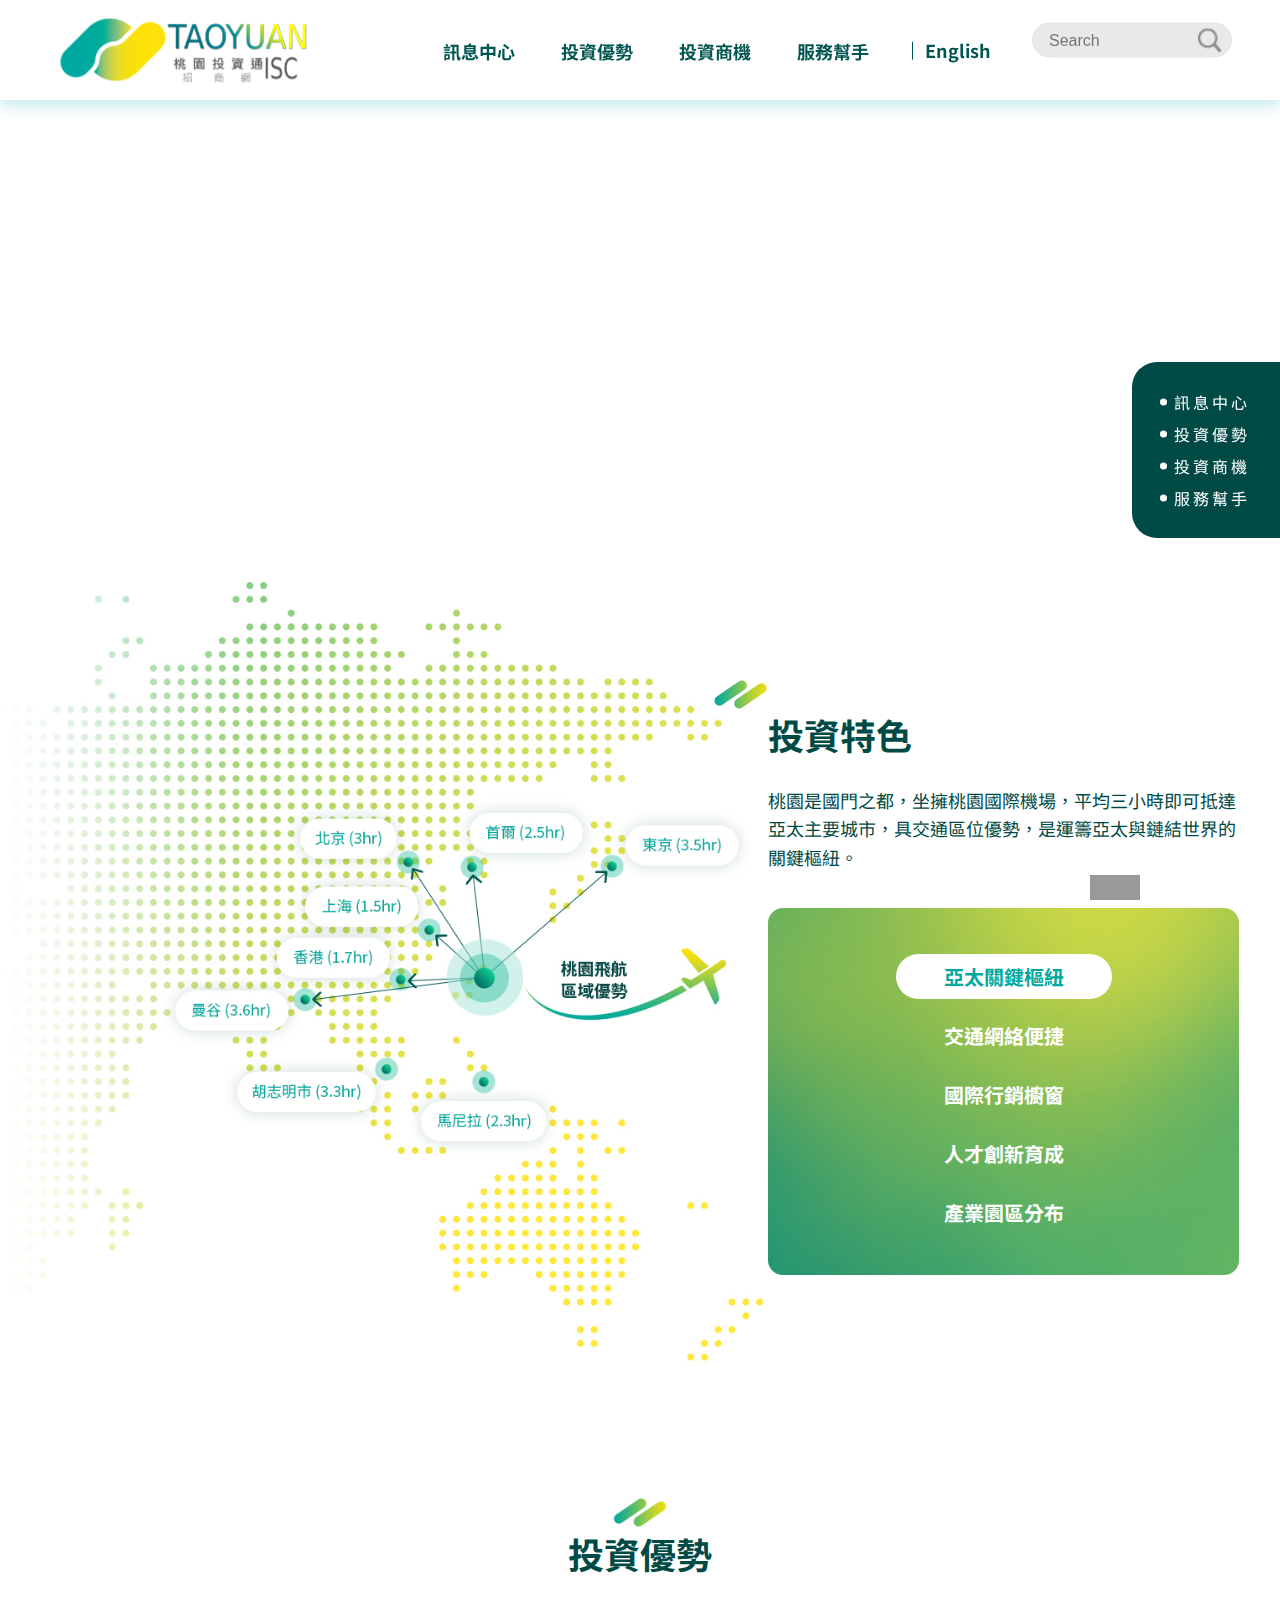
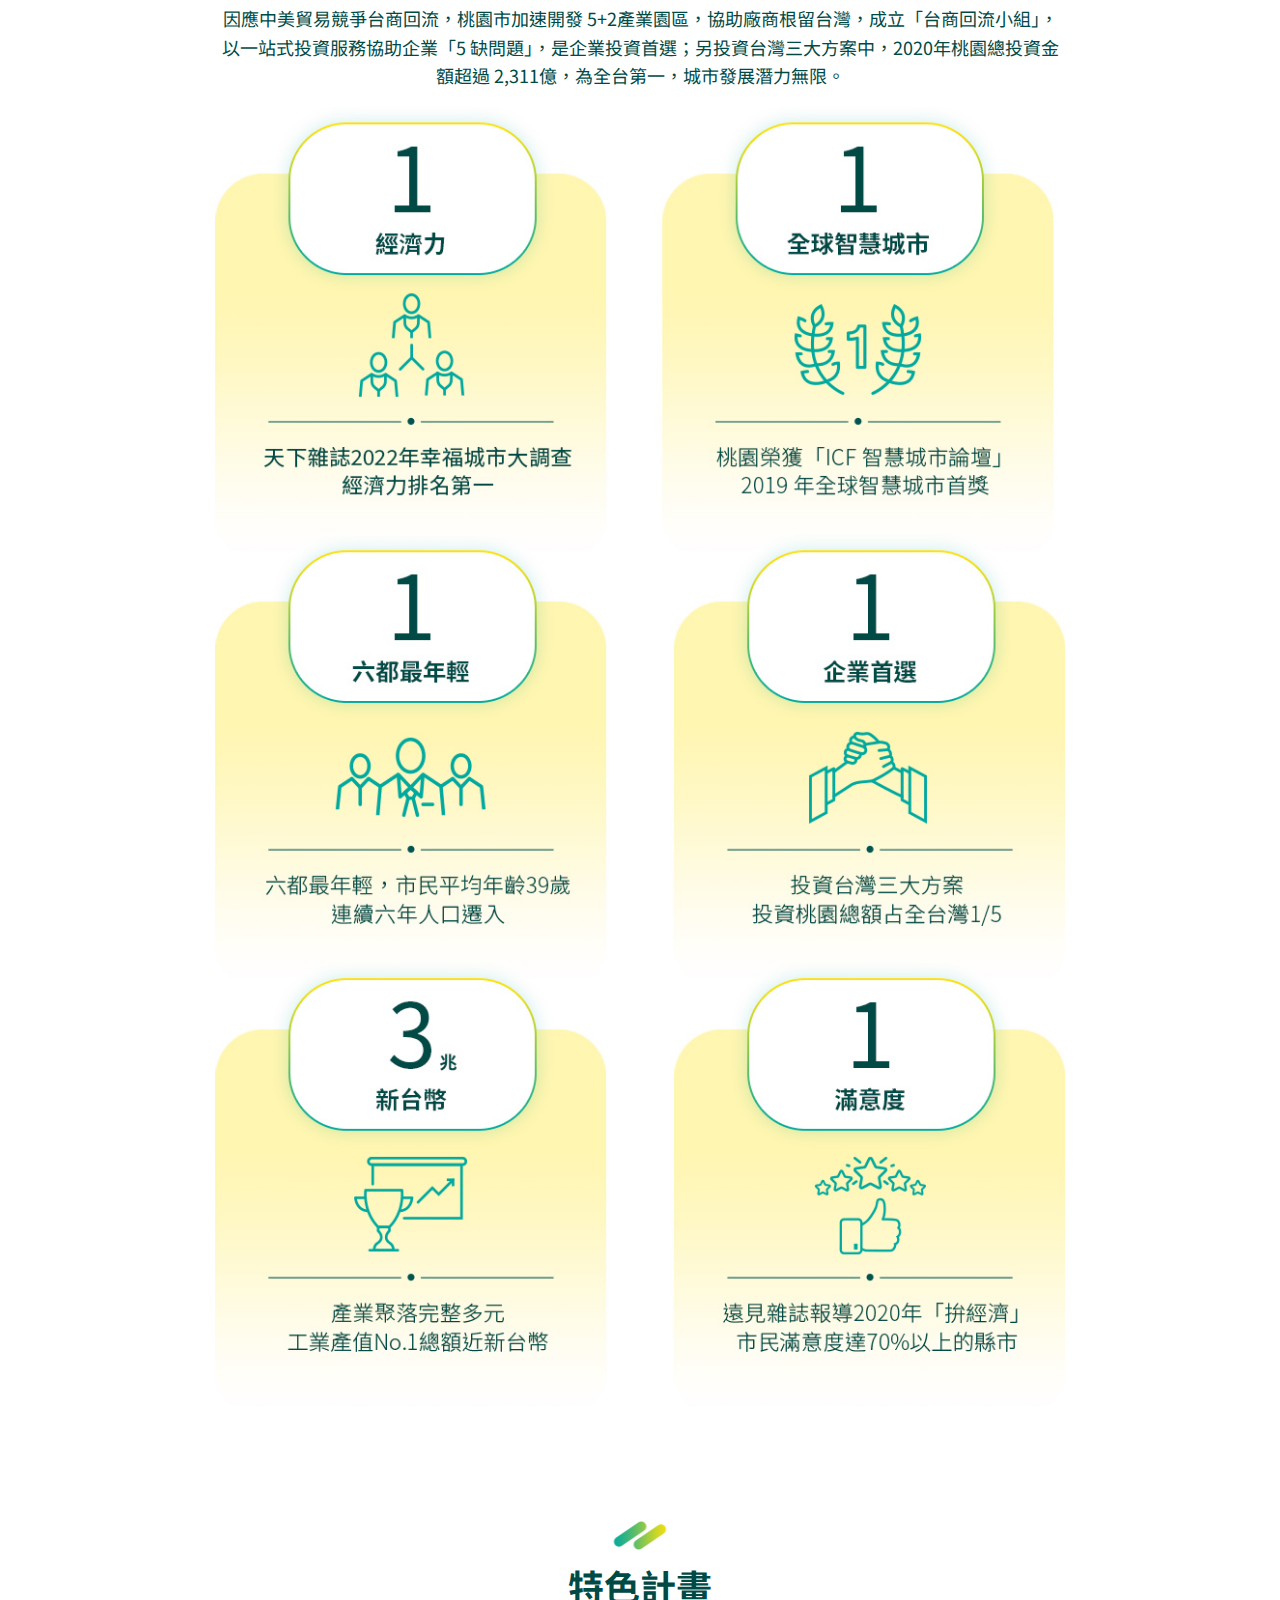
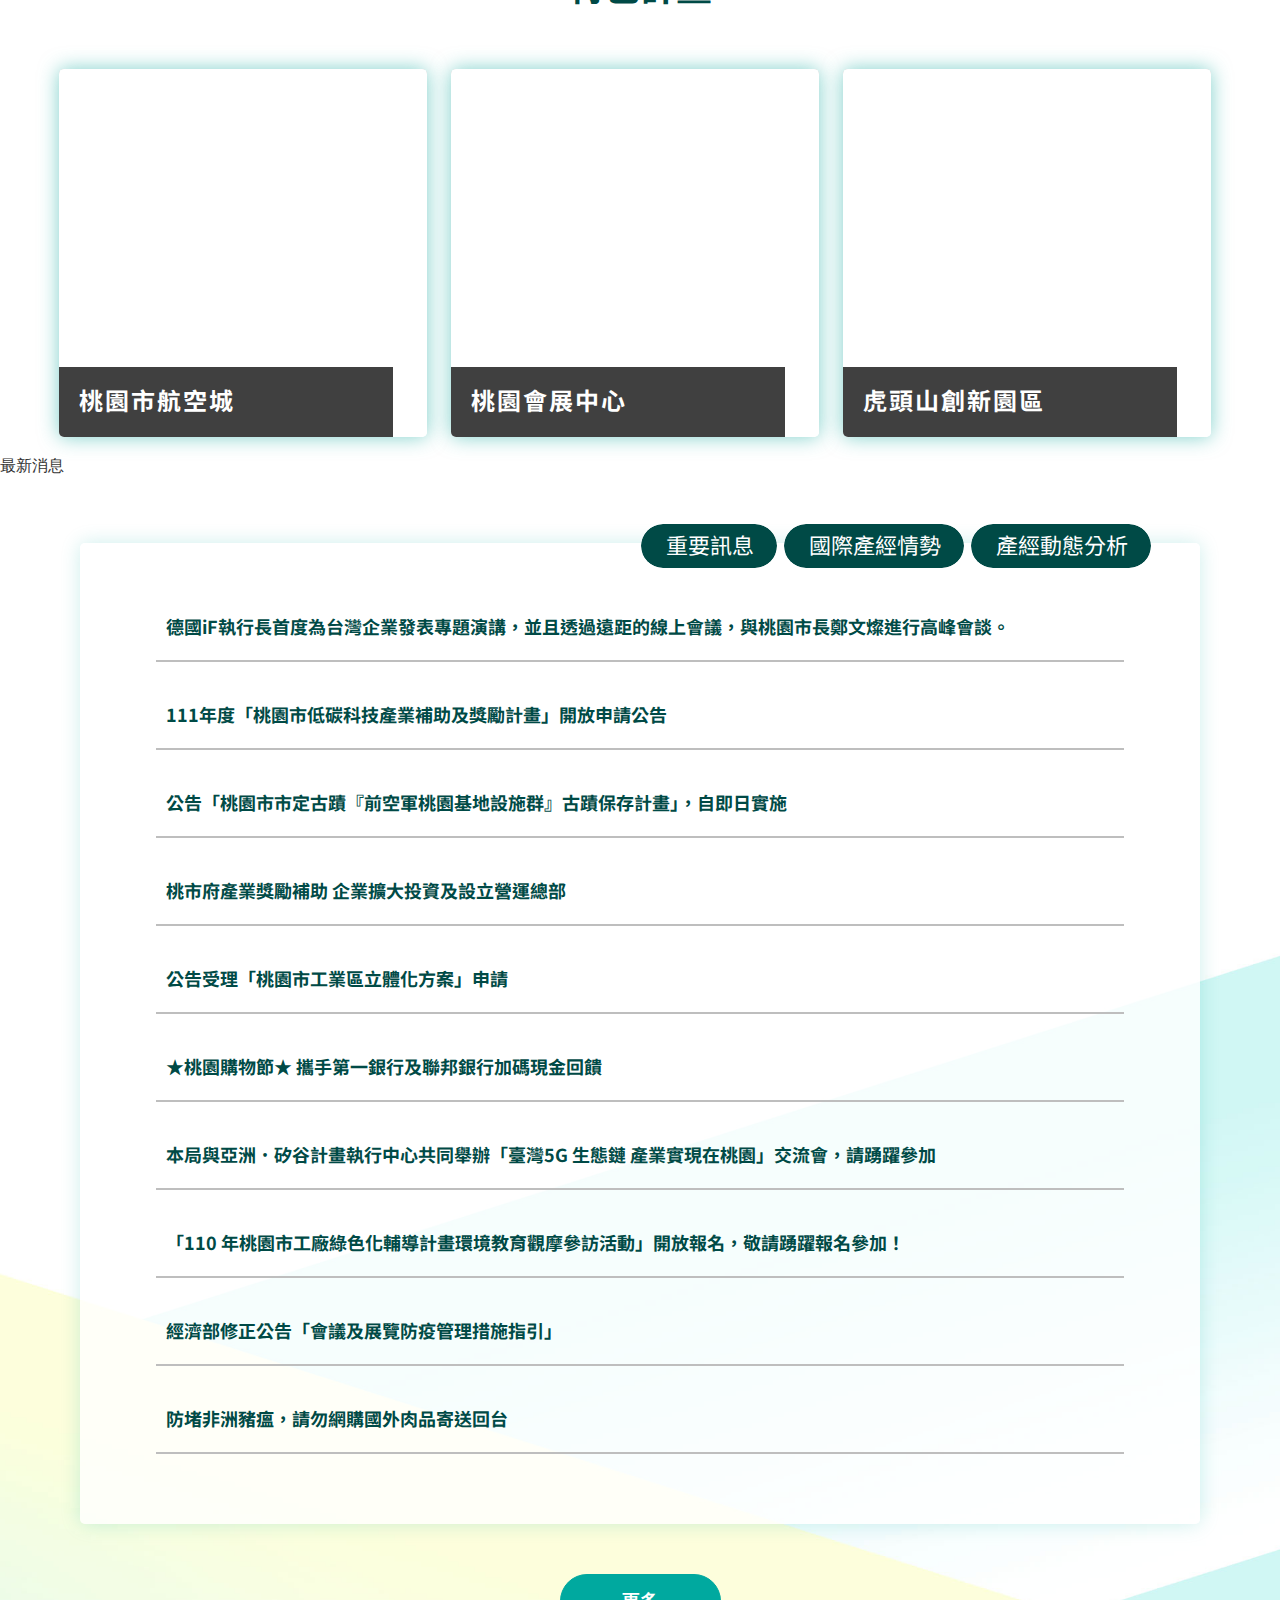
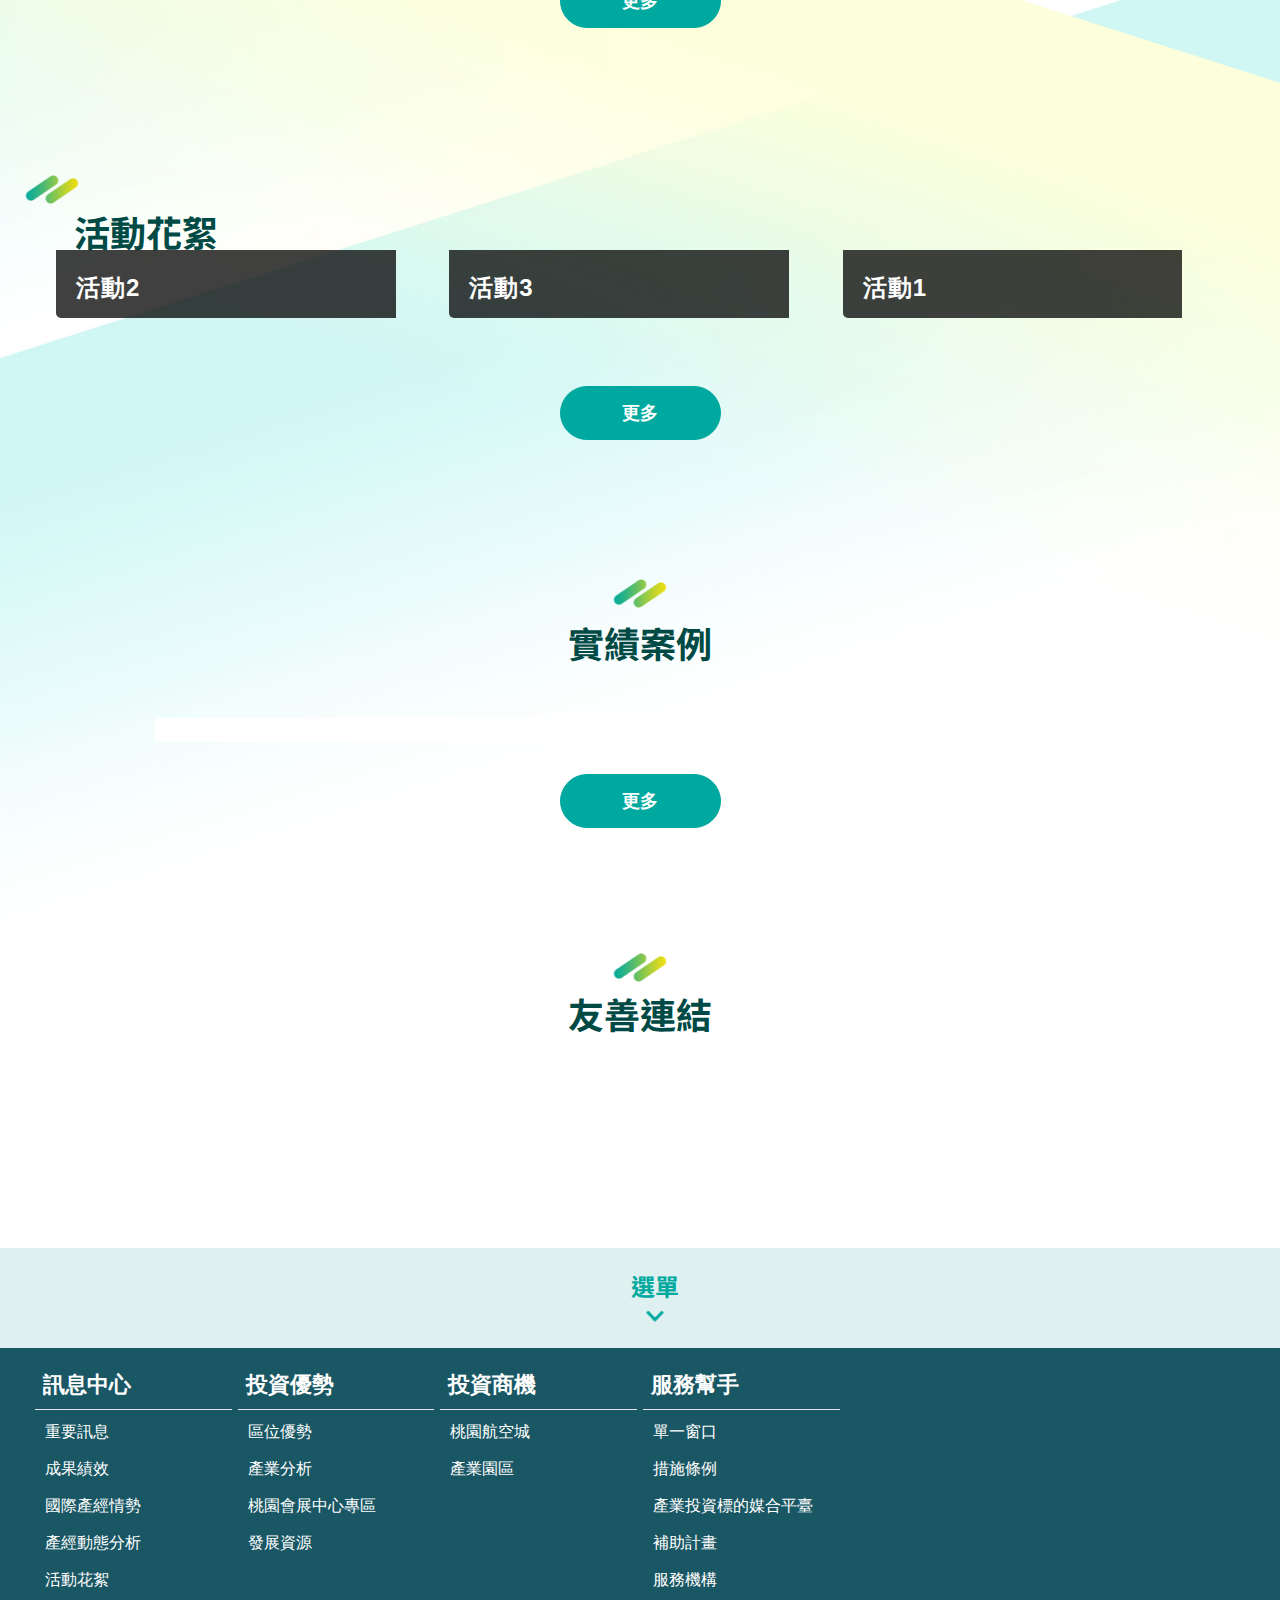
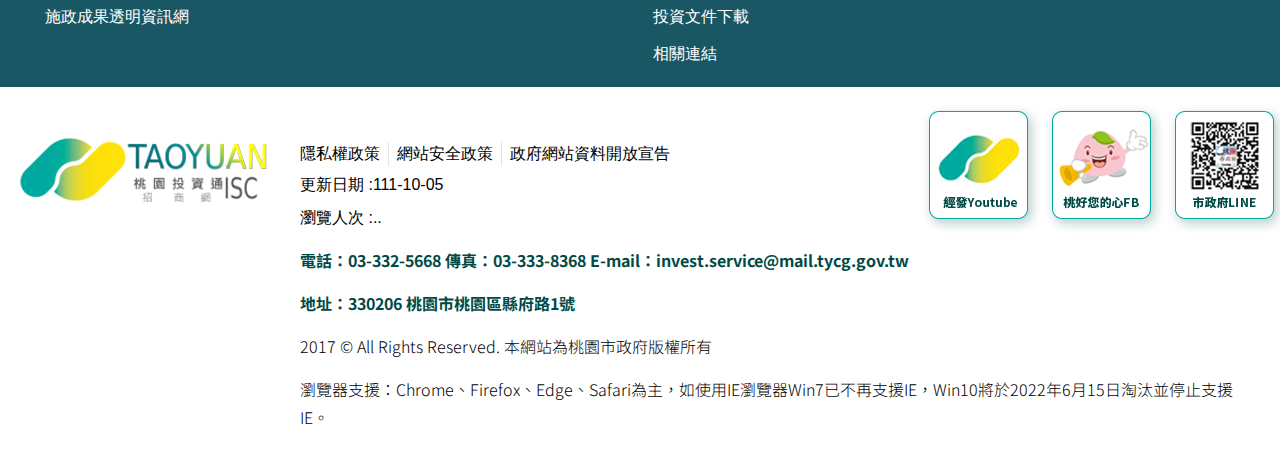
==== commit 0446cffa: "更新圖片、css檔" ====
--- a/index.html
+++ b/index.html
@@ -72,14 +72,14 @@
 <meta name="Category.Cake" content="" />
 <meta name="Category.Service" content="" />
 <meta name="DC.Keywords" content="" />
-<link id="likCss" rel="stylesheet" media="screen" href="css/global.css?1111005015433" type="text/css" /><link id="litcss_sys_index" href="css/sys_index.css" rel="stylesheet" type="text/css" /><link href="images/favicon.ico" rel="icon" type="image/x-icon"><script>const jhxiaoQS = '?Create=1'</script><style>/*!
+<link id="likCss" rel="stylesheet" media="screen" href="css/global.css?1111005040827" type="text/css" /><link id="litcss_sys_index" href="css/sys_index.css" rel="stylesheet" type="text/css" /><link href="images/favicon.ico" rel="icon" type="image/x-icon"><script>const jhxiaoQS = '?Create=1'</script><style>/*!
  * froala_editor v4.0.7 (https://www.froala.com/wysiwyg-editor)
  * License https://froala.com/wysiwyg-editor/terms/
  * Copyright 2014-2021 Froala Labs
  */
 
 .fr-clearfix::after{clear:both;display:block;content:"";height:0}.fr-hide-by-clipping{position:absolute;width:1px;height:1px;padding:0;margin:-1px;overflow:hidden;clip:rect(0, 0, 0, 0);border:0}.fr-view img.fr-rounded,.fr-view .fr-img-caption.fr-rounded img{border-radius:10px;-moz-border-radius:10px;-webkit-border-radius:10px;-moz-background-clip:padding;-webkit-background-clip:padding-box;background-clip:padding-box}.fr-view img.fr-shadow,.fr-view .fr-img-caption.fr-shadow img{-webkit-box-shadow:10px 10px 5px 0px #cccccc;-moz-box-shadow:10px 10px 5px 0px #cccccc;box-shadow:10px 10px 5px 0px #cccccc}.fr-view img.fr-bordered,.fr-view .fr-img-caption.fr-bordered img{border:solid 5px #CCC}.fr-view img.fr-bordered{-webkit-box-sizing:content-box;-moz-box-sizing:content-box;box-sizing:content-box}.fr-view .fr-img-caption.fr-bordered img{-webkit-box-sizing:border-box;-moz-box-sizing:border-box;box-sizing:border-box}.fr-view{word-wrap:break-word}.fr-view span[style~="color:"] a{color:inherit}.fr-view strong{font-weight:700}.fr-view table[border='0'] td:not([class]),.fr-view table[border='0'] th:not([class]),.fr-view table[border='0'] td[class=""],.fr-view table[border='0'] th[class=""]{border-width:0px}.fr-view table{border:none;border-collapse:collapse;empty-cells:show;max-width:100%}.fr-view table td{min-width:5px}.fr-view table.fr-dashed-borders td,.fr-view table.fr-dashed-borders th{border-style:dashed}.fr-view table.fr-alternate-rows tbody tr:nth-child(2n){background:whitesmoke}.fr-view table td,.fr-view table th{border:1px solid #DDD}.fr-view table td:empty,.fr-view table th:empty{height:20px}.fr-view table td.fr-highlighted,.fr-view table th.fr-highlighted{border:1px double red}.fr-view table td.fr-thick,.fr-view table th.fr-thick{border-width:2px}.fr-view table th{background:#ececec}.fr-view hr{clear:both;user-select:none;-o-user-select:none;-moz-user-select:none;-khtml-user-select:none;-webkit-user-select:none;-ms-user-select:none;break-after:always;page-break-after:always}.fr-view .fr-file{position:relative}.fr-view .fr-file::after{position:relative;content:"\1F4CE";font-weight:normal}.fr-view pre{white-space:pre-wrap;word-wrap:break-word;overflow:visible}.fr-view[dir="rtl"] blockquote{border-left:none;border-right:solid 2px #5E35B1;margin-right:0;padding-right:5px;padding-left:0}.fr-view[dir="rtl"] blockquote blockquote{border-color:#00BCD4}.fr-view[dir="rtl"] blockquote blockquote blockquote{border-color:#43A047}.fr-view blockquote{border-left:solid 2px #5E35B1;margin-left:0;padding-left:5px;color:#5E35B1}.fr-view blockquote blockquote{border-color:#00BCD4;color:#00BCD4}.fr-view blockquote blockquote blockquote{border-color:#43A047;color:#43A047}.fr-view span.fr-emoticon{font-weight:normal;font-family:"Apple Color Emoji","Segoe UI Emoji","NotoColorEmoji","Segoe UI Symbol","Android Emoji","EmojiSymbols";display:inline;line-height:0}.fr-view span.fr-emoticon.fr-emoticon-img{background-repeat:no-repeat !important;font-size:inherit;height:1em;width:1em;min-height:20px;min-width:20px;display:inline-block;margin:-.1em .1em .1em;line-height:1;vertical-align:middle}.fr-view .fr-text-gray{color:#AAA !important}.fr-view .fr-text-bordered{border-top:solid 1px #222;border-bottom:solid 1px #222;padding:10px 0}.fr-view .fr-text-spaced{letter-spacing:1px}.fr-view .fr-text-uppercase{text-transform:uppercase}.fr-view .fr-class-highlighted{background-color:#ffff00}.fr-view .fr-class-code{border-color:#cccccc;border-radius:2px;-moz-border-radius:2px;-webkit-border-radius:2px;-moz-background-clip:padding;-webkit-background-clip:padding-box;background-clip:padding-box;background:#f5f5f5;padding:10px;font-family:"Courier New", Courier, monospace}.fr-view .fr-class-transparency{opacity:0.5}.fr-view img{position:relative;max-width:100%}.fr-view img.fr-dib{margin:5px auto;display:block;float:none;vertical-align:top}.fr-view img.fr-dib.fr-fil{margin-left:0;text-align:left}.fr-view img.fr-dib.fr-fir{margin-right:0;text-align:right}.fr-view img.fr-dii{display:inline-block;float:none;vertical-align:bottom;margin-left:5px;margin-right:5px;max-width:calc(100% - (2 * 5px))}.fr-view img.fr-dii.fr-fil{float:left;margin:5px 5px 5px 0;max-width:calc(100% - 5px)}.fr-view img.fr-dii.fr-fir{float:right;margin:5px 0 5px 5px;max-width:calc(100% - 5px)}.fr-view span.fr-img-caption{position:relative;max-width:100%}.fr-view span.fr-img-caption.fr-dib{margin:5px auto;display:block;float:none;vertical-align:top}.fr-view span.fr-img-caption.fr-dib.fr-fil{margin-left:0;text-align:left}.fr-view span.fr-img-caption.fr-dib.fr-fir{margin-right:0;text-align:right}.fr-view span.fr-img-caption.fr-dii{display:inline-block;float:none;vertical-align:bottom;margin-left:5px;margin-right:5px;max-width:calc(100% - (2 * 5px))}.fr-view span.fr-img-caption.fr-dii.fr-fil{float:left;margin:5px 5px 5px 0;max-width:calc(100% - 5px)}.fr-view span.fr-img-caption.fr-dii.fr-fir{float:right;margin:5px 0 5px 5px;max-width:calc(100% - 5px)}.fr-view .fr-video{text-align:center;position:relative}.fr-view .fr-video.fr-rv{padding-bottom:56.25%;padding-top:30px;height:0;overflow:hidden}.fr-view .fr-video.fr-rv>iframe,.fr-view .fr-video.fr-rv object,.fr-view .fr-video.fr-rv embed{position:absolute !important;top:0;left:0;width:100%;height:100%}.fr-view .fr-video>*{-webkit-box-sizing:content-box;-moz-box-sizing:content-box;box-sizing:content-box;max-width:100%;border:none}.fr-view .fr-video.fr-dvb{display:block;clear:both}.fr-view .fr-video.fr-dvb.fr-fvl{text-align:left}.fr-view .fr-video.fr-dvb.fr-fvr{text-align:right}.fr-view .fr-video.fr-dvi{display:inline-block}.fr-view .fr-video.fr-dvi.fr-fvl{float:left}.fr-view .fr-video.fr-dvi.fr-fvr{float:right}.fr-view a.fr-strong{font-weight:700}.fr-view a.fr-green{color:green}.fr-view .fr-img-caption{text-align:center}.fr-view .fr-img-caption .fr-img-wrap{padding:0;margin:auto;text-align:center;width:100%}.fr-view .fr-img-caption .fr-img-wrap a{display:block}.fr-view .fr-img-caption .fr-img-wrap img{display:block;margin:auto;width:100%}.fr-view .fr-img-caption .fr-img-wrap>span{margin:auto;display:block;padding:5px 5px 10px;font-size:0.875rem;font-weight:initial;-webkit-box-sizing:border-box;-moz-box-sizing:border-box;box-sizing:border-box;-webkit-opacity:0.9;-moz-opacity:0.9;opacity:0.9;-ms-filter:"progid:DXImageTransform.Microsoft.Alpha(Opacity=0)";width:100%;text-align:center}.fr-view button.fr-rounded,.fr-view input.fr-rounded,.fr-view textarea.fr-rounded{border-radius:10px;-moz-border-radius:10px;-webkit-border-radius:10px;-moz-background-clip:padding;-webkit-background-clip:padding-box;background-clip:padding-box}.fr-view button.fr-large,.fr-view input.fr-large,.fr-view textarea.fr-large{font-size:1.5rem}a.fr-view.fr-strong{font-weight:700}a.fr-view.fr-green{color:green}img.fr-view{position:relative;max-width:100%}img.fr-view.fr-dib{margin:5px auto;display:block;float:none;vertical-align:top}img.fr-view.fr-dib.fr-fil{margin-left:0;text-align:left}img.fr-view.fr-dib.fr-fir{margin-right:0;text-align:right}img.fr-view.fr-dii{display:inline-block;float:none;vertical-align:bottom;margin-left:5px;margin-right:5px;max-width:calc(100% - (2 * 5px))}img.fr-view.fr-dii.fr-fil{float:left;margin:5px 5px 5px 0;max-width:calc(100% - 5px)}img.fr-view.fr-dii.fr-fir{float:right;margin:5px 0 5px 5px;max-width:calc(100% - 5px)}span.fr-img-caption.fr-view{position:relative;max-width:100%}span.fr-img-caption.fr-view.fr-dib{margin:5px auto;display:block;float:none;vertical-align:top}span.fr-img-caption.fr-view.fr-dib.fr-fil{margin-left:0;text-align:left}span.fr-img-caption.fr-view.fr-dib.fr-fir{margin-right:0;text-align:right}span.fr-img-caption.fr-view.fr-dii{display:inline-block;float:none;vertical-align:bottom;margin-left:5px;margin-right:5px;max-width:calc(100% - (2 * 5px))}span.fr-img-caption.fr-view.fr-dii.fr-fil{float:left;margin:5px 5px 5px 0;max-width:calc(100% - 5px)}span.fr-img-caption.fr-view.fr-dii.fr-fir{float:right;margin:5px 0 5px 5px;max-width:calc(100% - 5px)}
-</style><style>@media (min-width: 960px) {  [id*='Group_25794_raqKNMdAwC']{width:20% !important; } }@media (min-width: 960px) {  [id*='Group_25795_pXqVTdxRuG']{width:80% !important; } }</style><meta property="og:title" content="桃園投資通招商網" >
+</style><style>@media (min-width: 960px) {  [id*='Group_27891_YfQuRagcFS']{width:20% !important; } }@media (min-width: 960px) {  [id*='Group_27892_baGXAGbPqx']{width:80% !important; } }</style><meta property="og:title" content="桃園投資通招商網" >
 <meta property="og:type" content="article" >
 <meta property="og:url" content="https://t-invest.tycg.gov.tw/default.aspx" >
 <meta property="og:site_name" content="桃園投資通招商網" >
@@ -101,11 +101,11 @@
        
     <form method="post" action="./default.aspx?Create=1" id="form1">
 <div class="aspNetHidden">
-<input type="hidden" name="__VIEWSTATE" id="__VIEWSTATE" value="/[base64]/CQKEkG9ZARAWk2qgI=" />
+<input type="hidden" name="__VIEWSTATE" id="__VIEWSTATE" value="/[base64]" />
 </div>
  <div class="group sys-root" data-func="{&#39;datePicker&#39;:{&#39;autoClose&#39;:true,&#39;language&#39;:&#39;zh-tw&#39;,&#39;navTitles&#39;:{&#39;days&#39;:&#39;&lt;i&amp;gt;民國 rrr 年&lt;/i&amp;gt; &amp;nbsp; MM&#39;,&#39;months&#39;:&#39;民國 rrr 年&#39;,&#39;years&#39;:&#39;民國 rrr1 至 rrr2 年&#39;}},&#39;festivalSlide&#39;:{&#39;status&#39;:true,&#39;type&#39;:&#39;null&#39;}}" data-nojs="您的瀏覽器似乎不支援 JavaScript 語法，但沒關係，這並不會影響到內容的陳述。如需要選擇適合您的字級大小，可利用鍵盤 Ctrl   ( )放大 (-)縮小。如需要回到上一頁，可使用瀏覽器提供的 Alt   左方向鍵(←)。如需要列印，可利用鍵盤 Ctrl   p 使用瀏覽器提供的列印功能。" data-type="3" data-child="3"><div class="in"><div class="ct"><div class="in"> <div class="group base-mobile" data-func="{&#39;toggleBtn&#39;:{&#39;btnOrangeText&#39;:&#39;必&#39;,&#39;btnActiveText&#39;:&#39;尚未定義&#39;}}" data-index="1" data-type="3" data-child="6"><div class="in"><div class="hd"><div class="in"><div   data-index="0"  class="headH3"  >		<span  ><a    title="手機版選單"   >手機版選單</a></span></div></div></div><div class="ct"><div class="in"> <div class="area-form search" data-index="1" data-type="0" data-child="1"><div class="in"><div class="hd"><div class="in"><div   data-index="0"  >		<span  ><a   href="javascript:void(0)"   title="搜尋"   target="_self"   >搜尋</a></span></div></div></div><div class="ct"><div class="in"><div class="fieldset">
-  <span class="search"><input data-search="btn_574a0db64c594550b0cd2e8c2b308102" type="search" placeholder="Search" title="搜尋"></span>
-  <span class="submit"><a href="#" class='CCMS_SearchBtn' data-search="btn_574a0db64c594550b0cd2e8c2b308102" title="搜尋" >搜尋</a></span>
+  <span class="search"><input data-search="btn_4b7dfa20039a4a53827880e8831beac1" type="search" placeholder="Search" title="搜尋"></span>
+  <span class="submit"><a href="#" class='CCMS_SearchBtn' data-search="btn_4b7dfa20039a4a53827880e8831beac1" title="搜尋" >搜尋</a></span>
 </div>
 <div class="list">
   <ul data-index="1" data-child="0">
@@ -113,9 +113,9 @@
 </div>
 <script >
 $(function () {
-    $('[data-search="574a0db64c594550b0cd2e8c2b308102"]').on("keydown", function (event) {
+    $('[data-search="4b7dfa20039a4a53827880e8831beac1"]').on("keydown", function (event) {
         if (event.which == 13) {
-             doSearch($('#btn_574a0db64c594550b0cd2e8c2b308102'));
+             doSearch($('#btn_4b7dfa20039a4a53827880e8831beac1'));
             return false;
         }
     });
@@ -135,8 +135,8 @@
 </div></div></div></div> <div class="list-text font-size" data-func="{&#39;fontSize&#39;:{}}" data-index="2" data-type="0" data-child="1"><div class="in"><div class="hd"><div class="in"><div   data-index="0"  >		<span  ><a   href="#"   title="字級"   >字級</a></span></div></div></div><div class="ct"><div class="in"><ul data-index="1" data-child="3"><li   data-index="1"  class="small"  >		<span  ><a   href="#"   title="小"   >小</a></span></li><li   data-index="2"  class="medium"  >		<span  ><a   href="#"   title="中"   >中</a></span></li><li   data-index="3"  class="large"  >		<span  ><a   href="#"   title="大"   >大</a></span></li></ul>
 </div></div></div></div> <div class="list-text share" data-index="3" data-type="0" data-child="1"><div class="in"><div class="hd"><div class="in"><div   data-index="0"  >		<span  ><a   href="#"   title="分享"   >分享</a></span></div></div></div><div class="ct"><div class="in"><ul data-index="1" data-child="5"><li   data-index="1"  class="facebook"  >		<span  ><a   href="javascript: void(window.open('https://www.facebook.com/share.php?u='.concat(encodeURIComponent(location.href)) ));"   title="Share to Facebook[另開新視窗]"   target="_self"   >Facebook</a></span></li><li   data-index="2"  class="plurk"  >		<span  ><a   href="javascript: void(window.open('https://www.plurk.com/?qualifier=shares&status='.concat(encodeURIComponent(location.href)) ));"   title="Share toPlurk[另開新視窗]"   target="_self"   >Plurk</a></span></li><li   data-index="3"  class="twitter"  >		<span  ><a   href="javascript: void(window.open('https://twitter.com/home/?status='.concat(encodeURIComponent(document.title)) .concat(' ') .concat(encodeURIComponent(location.href))));"   title="Share to twitter[另開新視窗]"   target="_self"   >Twitter</a></span></li><li   data-index="4"  class="line"  >		<span  ><a   href="javascript: void(window.open('https://line.naver.jp/R/msg/text/?'.concat(encodeURIComponent(location.href)) ));"   title="Share to line[另開新視窗]"   target="_self"   >line</a></span></li><li   data-index="5"  class="email"  >		<span  ><a   href="javascript:  void(window.open('mailto:?subject=' + encodeURIComponent(document.title) + '&amp;body=' +  encodeURIComponent(document.URL)));"   title="Share to email[另開新視窗]"   target="_self"   >Email</a></span></li></ul>
 </div></div></div></div> <div class="group default search-tool" data-func="{&#39;toggleBtn&#39;:{}}" data-index="4" data-type="3" data-child="2"><div class="in"><div class="hd"><div class="in"><div   data-index="0"  class="headH3"  >		<span  ><a    title="搜尋"   >搜尋</a></span></div></div></div><div class="ct"><div class="in"> <div class="area-form search" data-func="{&#39;showDataList&#39;:{}}" data-index="1" data-type="0" data-child="1"><div class="in"><div class="hd"><div class="in"><div   data-index="0"  >		<span  ><a   href="javascript:void(0)"   title="搜尋"   target="_self"   >搜尋</a></span></div></div></div><div class="ct"><div class="in"><div class="fieldset">
-  <span class="search"><input data-search="btn_ed91a0a914344803a656f5b189bb8850" type="search" placeholder="Search" title="搜尋"></span>
-  <span class="submit"><a href="#" class='CCMS_SearchBtn' data-search="btn_ed91a0a914344803a656f5b189bb8850" title="搜尋" >搜尋</a></span>
+  <span class="search"><input data-search="btn_640f8a43a26743089071e22b2f0631b9" type="search" placeholder="Search" title="搜尋"></span>
+  <span class="submit"><a href="#" class='CCMS_SearchBtn' data-search="btn_640f8a43a26743089071e22b2f0631b9" title="搜尋" >搜尋</a></span>
 </div>
 <div class="list">
   <ul data-index="1" data-child="0">
@@ -144,9 +144,9 @@
 </div>
 <script >
 $(function () {
-    $('[data-search="ed91a0a914344803a656f5b189bb8850"]').on("keydown", function (event) {
+    $('[data-search="640f8a43a26743089071e22b2f0631b9"]').on("keydown", function (event) {
         if (event.which == 13) {
-             doSearch($('#btn_ed91a0a914344803a656f5b189bb8850'));
+             doSearch($('#btn_640f8a43a26743089071e22b2f0631b9'));
             return false;
         }
     });
@@ -155,21 +155,19 @@
 </div></div><div class="ft"><div class="in"><ul data-index="1" data-child="1">
   <li data-index="1" class="advanced"><span><a target="_blank" rel="noreferrer noopener" href="https://www.google.com.tw/advanced_search?hl=zh-Hant-tw&as_sitesearch=https://t-invest.tycg.gov.tw" title="進階搜尋[另開新視窗]">進階搜尋</a></span></li>
 </ul>
-</div></div></div></div> <div class="list-text hot-key-word" data-index="2" data-type="0"><div class="in"><div class="hd"><div class="in"><div   data-index="0"  >		<span  ><a    title="熱門關鍵字"   >熱門關鍵字</a></span></div></div></div><div class="ct"><div class="in"></div></div></div></div></div></div></div></div></div></div></div></div></div></div></div></div> <div class="group-list nav" data-func="{&#39;hud&#39;:{},&#39;majorNavHorizontal&#39;:{},&#39;setNavWidth&#39;:{},&#39;characteristic&#39;:{}}" data-index="2" data-type="4" data-child="4"><div class="in"><div class="ct"><div class="in"><ul data-index="1" data-child="4"><li data-index="1"> <div id="Group_735_pDrBrmpUaE" data-Margin_right="" data-sort="" data-bgColor="" data-AddParentGroup="" data-GroupSN="735" data-WidthDeskTop="" data-anchor="" data-tabType="3" class="group nav" data-index="1" data-Margin_DefaultSetting="false" data-type="3" data-bgClass="" data-WidthMobile="" data-groupname="" data-WidthPad="" data-Margin_left="" data-MenuWidth="" data-isgroup="true" data-Margin_bottom="" data-child="1" data-Margin_Top=""><div class="in"><div class="hd"><div class="in"><div   data-index="0"  class="headH3"  >		<span  ><a   href="cl.aspx?n=791"      title="訊息中心"   >訊息中心</a></span></div></div></div><div class="ct"><div class="in"> <div id="Group_736_KEfeUCKdgv" data-SitesModuleSN="75" data-Margin_right="" data-sort="2" data-bgColor="" data-AddParentGroup="" data-GroupSN="736" data-WidthDeskTop="" data-anchor="" data-tabType="0" class="list-text nav" data-index="1" data-Margin_DefaultSetting="false" data-type="0" data-bgClass="" data-WidthMobile="" data-groupname="" data-WidthPad="" data-Margin_left="" data-MenuWidth="" data-isgroup="true" data-setLen="0" data-Margin_bottom="" data-child="1" data-Margin_Top=""><div class="in"><div class="ct"><div class="in"><ul data-index="1" data-child="6"><li   data-index="1"  >		<span  ><a   href="News.aspx?n=798&sms=8160"      title="重要訊息"   >重要訊息</a></span></li><li   data-index="2"  >		<span  ><a   href="cl.aspx?n=3338"      title="成果績效"   >成果績效</a></span></li><li   data-index="3"  >		<span  ><a   href="News.aspx?n=3339&sms=9550"      title="國際產經情勢"   >國際產經情勢</a></span></li><li   data-index="4"  >		<span  ><a   href="News.aspx?n=3340&sms=9551"      title="產經動態分析"   >產經動態分析</a></span></li><li   data-index="5"  >		<span  ><a   href="News_Photo.aspx?n=799&sms=8161"      title="活動花絮"   >活動花絮</a></span></li><li   data-index="6"  >		<span  ><a   href="#"      title="施政成果透明資訊網"   >施政成果透明資訊網</a></span></li></ul>
-</div></div></div></div></div></div></div></div></li><li data-index="2"> <div id="Group_737_VLrfHGXovR" data-Margin_right="" data-sort="" data-bgColor="" data-AddParentGroup="" data-GroupSN="737" data-WidthDeskTop="" data-anchor="" data-tabType="3" class="group nav" data-index="2" data-Margin_DefaultSetting="false" data-type="3" data-bgClass="" data-WidthMobile="" data-groupname="" data-WidthPad="" data-Margin_left="" data-MenuWidth="" data-isgroup="true" data-Margin_bottom="" data-child="1" data-Margin_Top=""><div class="in"><div class="hd"><div class="in"><div   data-index="0"  class="headH3"  >		<span  ><a   href="cl.aspx?n=792"      title="投資優勢"   >投資優勢</a></span></div></div></div><div class="ct"><div class="in"> <div id="Group_738_chmJaJKFYR" data-SitesModuleSN="75" data-Margin_right="" data-sort="2" data-bgColor="" data-AddParentGroup="" data-GroupSN="738" data-WidthDeskTop="" data-anchor="" data-tabType="0" class="list-text nav" data-index="1" data-Margin_DefaultSetting="false" data-type="0" data-bgClass="" data-WidthMobile="" data-groupname="" data-WidthPad="" data-Margin_left="" data-MenuWidth="" data-isgroup="true" data-setLen="0" data-Margin_bottom="" data-child="1" data-Margin_Top=""><div class="in"><div class="ct"><div class="in"><ul data-index="1" data-child="4"><li   data-index="1"  >		<span  ><a   href="cl.aspx?n=3341"      title="區位優勢"   >區位優勢</a></span></li><li   data-index="2"  >		<span  ><a   href="cl.aspx?n=3342"      title="產業分析"   >產業分析</a></span></li><li   data-index="3"  >		<span  ><a   href="cp.aspx?n=829"      title="桃園會展中心專區"   >桃園會展中心專區</a></span></li><li   data-index="4"  >		<span  ><a   href="cl.aspx?n=3343"      title="發展資源"   >發展資源</a></span></li></ul>
-</div></div></div></div></div></div></div></div></li><li data-index="3"> <div id="Group_739_XQXNebEkxf" data-Margin_right="" data-sort="" data-bgColor="" data-AddParentGroup="" data-GroupSN="739" data-WidthDeskTop="" data-anchor="" data-tabType="3" class="group nav" data-index="3" data-Margin_DefaultSetting="false" data-type="3" data-bgClass="" data-WidthMobile="" data-groupname="" data-WidthPad="" data-Margin_left="" data-MenuWidth="" data-isgroup="true" data-Margin_bottom="" data-child="1" data-Margin_Top=""><div class="in"><div class="hd"><div class="in"><div   data-index="0"  class="headH3"  >		<span  ><a   href="cl.aspx?n=793"      title="投資商機"   >投資商機</a></span></div></div></div><div class="ct"><div class="in"> <div id="Group_740_AEVHppnhnn" data-SitesModuleSN="75" data-Margin_right="" data-sort="2" data-bgColor="" data-AddParentGroup="" data-GroupSN="740" data-WidthDeskTop="" data-anchor="" data-tabType="0" class="list-text nav" data-index="1" data-Margin_DefaultSetting="false" data-type="0" data-bgClass="" data-WidthMobile="" data-groupname="" data-WidthPad="" data-Margin_left="" data-MenuWidth="" data-isgroup="true" data-setLen="0" data-Margin_bottom="" data-child="1" data-Margin_Top=""><div class="in"><div class="ct"><div class="in"><ul data-index="1" data-child="2"><li   data-index="1"  >		<span  ><a   href="cp.aspx?n=828"      title="桃園航空城"   >桃園航空城</a></span></li><li   data-index="2"  >		<span  ><a   href="cl.aspx?n=811"      title="產業園區"   >產業園區</a></span></li></ul>
-</div></div></div></div></div></div></div></div></li><li data-index="4"> <div id="Group_741_hawKeJDGdr" data-Margin_right="" data-sort="" data-bgColor="" data-AddParentGroup="" data-GroupSN="741" data-WidthDeskTop="" data-anchor="" data-tabType="3" class="group nav" data-index="4" data-Margin_DefaultSetting="false" data-type="3" data-bgClass="" data-WidthMobile="" data-groupname="" data-WidthPad="" data-Margin_left="" data-MenuWidth="" data-isgroup="true" data-Margin_bottom="" data-child="1" data-Margin_Top=""><div class="in"><div class="hd"><div class="in"><div   data-index="0"  class="headH3"  >		<span  ><a   href="cl.aspx?n=794"      title="服務幫手"   >服務幫手</a></span></div></div></div><div class="ct"><div class="in"> <div id="Group_742_HrQLerGLox" data-SitesModuleSN="75" data-Margin_right="" data-sort="2" data-bgColor="" data-AddParentGroup="" data-GroupSN="742" data-WidthDeskTop="" data-anchor="" data-tabType="0" class="list-text nav" data-index="1" data-Margin_DefaultSetting="false" data-type="0" data-bgClass="" data-WidthMobile="" data-groupname="" data-WidthPad="" data-Margin_left="" data-MenuWidth="" data-isgroup="true" data-setLen="0" data-Margin_bottom="" data-child="1" data-Margin_Top=""><div class="in"><div class="ct"><div class="in"><ul data-index="1" data-child="7"><li   data-index="1"  >		<span  ><a   href="cl.aspx?n=3344"      title="單一窗口"   >單一窗口</a></span></li><li   data-index="2"  >		<span  ><a   href="cl.aspx?n=3345"      title="措施條例"   >措施條例</a></span></li><li   data-index="3"  >		<span  ><a   href="cp.aspx?n=796"      title="產業投資標的媒合平臺"   >產業投資標的媒合平臺</a></span></li><li   data-index="4"  >		<span  ><a   href="cl.aspx?n=3346"      title="補助計畫"   >補助計畫</a></span></li><li   data-index="5"  >		<span  ><a   href="cl.aspx?n=3348"      title="服務機構"   >服務機構</a></span></li><li   data-index="6"  >		<span  ><a   href="cl.aspx?n=3349"      title="投資文件下載"   >投資文件下載</a></span></li><li   data-index="7"  >		<span  ><a   href="News_Link.aspx?n=801&sms=8162"      title="相關連結"   >相關連結</a></span></li></ul>
-</div></div></div></div></div></div></div></div></li></ul></div></div></div></div></div></div></div></div> <div id="base-content" class="group base-content" data-index="2" data-type="3" data-child="1"><div class="in"><div class="ct"><div class="in"> <div id="Group_25791_NtRQMbfiEF" data-Margin_right="" data-sort="" data-bgColor="" data-AddParentGroup="" data-GroupSN="25791" data-WidthDeskTop="" data-anchor="" data-tabType="3" class="group base-module-area" data-Margin_DefaultSetting="false" data-type="3" data-bgClass="" data-WidthMobile="" data-groupname="" data-WidthPad="" data-Margin_left="" data-MenuWidth="" data-isgroup="true" data-Margin_bottom="" data-child="2" data-Margin_Top=""><div class="in"><div class="ct"><div class="in"> <div class="simple-text accesskey" data-type="0" data-child="1"><div class="in"><div class="ct"><div class="in"><span><a href="#Accesskey_C" id="Accesskey_C" accesskey="C" title="中間主要內容區，此區塊呈現網頁的網頁內容">:::</a></span></div></div></div></div> <div id="Group_25792_ybkaEiNLDw" data-index="1" data-SitesModuleSN="67" data-Margin_right="0" data-sort="2" data-bgColor="#0000ffff" data-AddParentGroup="False" data-GroupSN="25792" data-WidthDeskTop="0" data-anchor="" data-tabType="0" class="group-list major-slider" data-func="{&#39;picSlider&#39;:{&#39;auto&#39;:true,&#39;delay&#39;:2000,&#39;speed&#39;:1500,&#39;animateType&#39;:0,&#39;sliderType&#39;:0,&#39;sliceLeng&#39;:10}}" data-Margin_DefaultSetting="false" data-type="4" data-bgClass="" data-WidthMobile="0" data-groupname="" data-WidthPad="0" data-Margin_left="0" data-MenuWidth="" data-isgroup="true" data-setLen="0" data-Margin_bottom="0" data-child="1" data-Margin_Top="0"><div class="in"><div class="ct"><div class="in"><ul data-index="1" data-child="1"><li data-index="1"> <div class="simple-pic default" data-index="1" data-type="0" data-child="1"><div class="in"><div class="ct"><div class="in">		<span style="background-image: url('https://ws.tycg.gov.tw/001/Upload/18/relpic/8479/241081/a5deea2a-ea1b-4446-8def-09df8b042956.jpg');" ><a   href="#"   title="[另開新視窗]桃園投資通"   ><img src="https://ws.tycg.gov.tw/001/Upload/18/relpic/8479/241081/a5deea2a-ea1b-4446-8def-09df8b042956.jpg" alt="桃園投資通"  /></a></span></div></div></div></div></li></ul></div></div></div></div> <div id="Group_25793_ecqaMqnxBW" data-Margin_right="" data-sort="4" data-bgColor="" data-AddParentGroup="" data-GroupSN="25793" data-WidthDeskTop="" data-anchor="" data-tabType="1" class="group default" data-index="2" data-Margin_DefaultSetting="false" data-type="1" data-bgClass="" data-WidthMobile="" data-groupname="" data-WidthPad="" data-Margin_left="" data-MenuWidth="" data-isgroup="true" data-Margin_bottom="" data-child="2" data-Margin_Top=""><div class="in"><div class="ct"><div class="in"> <div id="Group_25794_raqKNMdAwC" data-SitesModuleSN="79" data-Margin_right="0" data-sort="2" data-bgColor="#0000ffff" data-AddParentGroup="False" data-GroupSN="25794" data-WidthDeskTop="20" data-anchor="" data-tabType="0" class="list-text minor-nav" data-index="1" data-Margin_DefaultSetting="false" data-type="0" data-bgClass="" data-WidthMobile="0" data-groupname="" data-WidthPad="0" data-Margin_left="0" data-MenuWidth="" data-isgroup="true" data-setLen="0" data-Margin_bottom="0" data-child="1" data-Margin_Top="0"><div class="in"><div class="hd"><div class="in"><h2   data-index="0"  >		<span  ><a    title="資訊總覽"   >資訊總覽</a></span></h2></div></div><div class="ct"><div class="in"><ul data-index="1" data-child="4"><li   data-index="1"  >		<span  ><a   href="cl.aspx?n=791"      title="訊息中心"   >訊息中心</a></span></li><li   data-index="2"  >		<span  ><a   href="cl.aspx?n=792"      title="投資優勢"   >投資優勢</a></span></li><li   data-index="3"  >		<span  ><a   href="cl.aspx?n=793"      title="投資商機"   >投資商機</a></span></li><li   data-index="4"  >		<span  ><a   href="cl.aspx?n=794"      title="服務幫手"   >服務幫手</a></span></li></ul>
-</div></div></div></div> <div id="Group_25795_pXqVTdxRuG" data-Margin_right="0" data-sort="4" data-bgColor="#0000ffff" data-AddParentGroup="False" data-GroupSN="25795" data-WidthDeskTop="80" data-anchor="" data-tabType="3" class="group default" data-index="2" data-Margin_DefaultSetting="false" data-type="3" data-bgClass="" data-WidthMobile="0" data-groupname="" data-WidthPad="0" data-Margin_left="0" data-MenuWidth="" data-isgroup="true" data-Margin_bottom="0" data-child="2" data-Margin_Top="0"><div class="in"><div class="ct"><div class="in"> <div id="Group_25796_auHWJkMrIv" data-Margin_right="0" data-sort="2" data-bgColor="#0000ffff" data-AddParentGroup="False" data-GroupSN="25796" data-WidthDeskTop="0" data-anchor="" data-tabType="3" class="group default index-ct" data-index="1" data-Margin_DefaultSetting="false" data-type="3" data-bgClass="index-ct" data-WidthMobile="0" data-groupname="" data-WidthPad="0" data-Margin_left="0" data-MenuWidth="" data-isgroup="true" data-Margin_bottom="0" data-child="5" data-Margin_Top="0"><div class="in"><div class="ct"><div class="in"> <div id="Group_25797_TgooTCqmKM" data-index="1" data-SitesModuleSN="67" data-Margin_right="0" data-sort="2" data-bgColor="#0000ffff" data-AddParentGroup="False" data-GroupSN="25797" data-WidthDeskTop="0" data-anchor="" data-tabType="0" class="group-list major-slider" data-func="{&#39;picSlider&#39;:{&#39;auto&#39;:true,&#39;delay&#39;:2000,&#39;speed&#39;:1500,&#39;animateType&#39;:0,&#39;sliderType&#39;:0,&#39;sliceLeng&#39;:10}}" data-Margin_DefaultSetting="false" data-type="4" data-bgClass="" data-WidthMobile="0" data-groupname="" data-WidthPad="0" data-Margin_left="0" data-MenuWidth="" data-isgroup="true" data-setLen="0" data-Margin_bottom="0" data-child="1" data-Margin_Top="0"><div class="in"><div class="ct"><div class="in"><ul data-index="1" data-child="1"><li data-index="1"> <div class="simple-pic default" data-index="1" data-type="0" data-child="1"><div class="in"><div class="ct"><div class="in">		<span style="background-image: url('https://ws.tycg.gov.tw/001/Upload/18/relpic/9874/241720/328917ad-35fb-4a73-96c8-437e4dd1f566.png');" ><a   href="News_Content.aspx?n=3723&s=241720"   title="年度招商成果"   ><img src="https://ws.tycg.gov.tw/001/Upload/18/relpic/9874/241720/328917ad-35fb-4a73-96c8-437e4dd1f566.png" alt="年度招商成果"  /></a></span></div></div></div></div></li></ul></div></div></div></div> <div id="Group_25798_AyssnYDIgT" data-SitesModuleSN="6" data-Margin_right="0" data-sort="4" data-bgColor="#0000ffff" data-AddParentGroup="False" data-GroupSN="25798" data-WidthDeskTop="0" data-anchor="" data-tabType="0" class="area-editor default" data-index="2" data-Margin_DefaultSetting="false" data-type="0" data-bgClass="" data-WidthMobile="0" data-groupname="" data-WidthPad="0" data-Margin_left="0" data-MenuWidth="" data-isgroup="true" data-setLen="0" data-Margin_bottom="0" data-child="1" data-Margin_Top="0"><div class="in"><div class="ct"><div class="in"><div class="characteristic"><div class="characteristic_l"><ul><li class="active"><img src="images/202_image.jpg" alt="" class="show_pc fr-fic fr-dii">&nbsp;<img src="images/202_image_mb.png" alt="" class="show_mo fr-fic fr-dii"></li><li><img src="images/a1.jpg" class="show_pc fr-fic fr-dii">&nbsp;<img src="images/a1_mb.jpg" alt="" class="show_mo fr-fic fr-dii"></li><li><img src="images/a2.jpg" class="show_pc fr-fic fr-dii">&nbsp;<img src="images/a2_mb.jpg" alt="" class="show_mo fr-fic fr-dii"></li><li><img src="images/a3.jpg" class="show_pc fr-fic fr-dii">&nbsp;<img src="images/a3_mb.jpg" alt="" class="show_mo fr-fic fr-dii"></li><li><img src="images/a4.jpg" class="show_pc fr-fic fr-dii">&nbsp;<img src="images/a4_mb.jpg" alt="" class="show_mo fr-fic fr-dii"></li></ul></div><div class="characteristic_r"><div class="characteristic_box"><h2 class="title">投資特色</h2><div class="intro">桃園是國門之都，坐擁桃園國際機場，平均三小時即可抵達亞太主要城市，具交通區位優勢，是運籌亞太與鏈結世界的關鍵樞紐。</div><div class="top_menu"><ul><li class="active"><div class="chara_butttom">亞太關鍵樞紐</div></li><li><div class="chara_butttom">交通網絡便捷</div></li><li><div class="chara_butttom">國際行銷櫥窗</div></li><li><div class="chara_butttom">人才創新育成</div></li><li><div class="chara_butttom">產業園區分布</div></li></ul></div></div></div></div></div></div></div></div> <div id="Group_25799_hdYHFHcyrB" data-Margin_right="" data-sort="6" data-bgColor="" data-AddParentGroup="" data-GroupSN="25799" data-WidthDeskTop="" data-anchor="" data-tabType="3" class="group default" data-index="3" data-Margin_DefaultSetting="false" data-type="3" data-bgClass="" data-WidthMobile="" data-groupname="" data-WidthPad="" data-Margin_left="" data-MenuWidth="" data-isgroup="true" data-Margin_bottom="" data-child="1" data-Margin_Top=""><div class="in"><div class="ct"><div class="in"> <div id="Group_25800_TnxNpSUxXY" data-SitesModuleSN="6" data-Margin_right="0" data-sort="2" data-bgColor="#0000ffff" data-AddParentGroup="False" data-GroupSN="25800" data-WidthDeskTop="0" data-anchor="" data-tabType="0" class="area-editor default" data-index="1" data-Margin_DefaultSetting="false" data-type="0" data-bgClass="" data-WidthMobile="0" data-groupname="" data-WidthPad="0" data-Margin_left="0" data-MenuWidth="" data-isgroup="true" data-setLen="0" data-Margin_bottom="0" data-child="1" data-Margin_Top="0"><div class="in"><div class="ct"><div class="in"><div class="advantage"><h2 class="title">投資優勢</h2><div class="intro"><br></div><img src="images/01_TAOYUAN_index_07.jpg" alt="" class="fr-fic fr-dii"></div></div></div></div></div></div></div></div></div> <div id="Group_25801_rHirqdcjKX" data-index="4" data-SitesModuleSN="5" data-Margin_right="0" data-sort="8" data-bgColor="#0000ffff" data-AddParentGroup="False" data-GroupSN="25801" data-WidthDeskTop="0" data-anchor="" data-tabType="0" class="group-list slider" data-func="{&#39;fadeSlider&#39;:{&#39;auto&#39;:false,&#39;delay&#39;:5000,&#39;speed&#39;:300}}" data-Margin_DefaultSetting="false" data-type="4" data-bgClass="" data-WidthMobile="0" data-groupname="" data-WidthPad="0" data-Margin_left="0" data-MenuWidth="" data-isgroup="true" data-setLen="3" data-Margin_bottom="0" data-child="1" data-Margin_Top="0"><div class="in"><div class="hd"><div class="in"><h2   data-index="0"  >		<span  ><a    title="特色計畫"   >特色計畫</a></span></h2></div></div><div class="ct"><div class="in"><ul data-index="1" data-child="1"><li data-index="1"> <div class="group-list link" data-index="1" data-type="4" data-child="3"><div class="in"><div class="ct"><div class="in"><ul data-index="1" data-child="3"><li data-index="1"> <div class="area-essay link" data-index="1" data-type="0" data-child="1"><div class="in"><div class="ct"><div class="in"><a  href="https://t-invest.tycg.gov.tw/cp.aspx?n=828" class="div"  title="[另開新視窗]桃園市航空城"  target="_blank"  rel = "noreferrer noopener"    >  <div class="img"><span style="background-image: url('https://ws.tycg.gov.tw/001/Upload/18/relpic/9750/241095/cfb01219-a958-419a-a00c-d2eee209ebeb.png')"><img src="https://ws.tycg.gov.tw/001/Upload/18/relpic/9750/241095/cfb01219-a958-419a-a00c-d2eee209ebeb.png" alt=""></span></div>  <div class="essay">    <div class="caption"><span>桃園市航空城</span></div>    <div class="p">      <p><span></span></p>    </div>  </div></a></div></div></div></div></li><li data-index="2"> <div class="area-essay link" data-index="2" data-type="0" data-child="1"><div class="in"><div class="ct"><div class="in"><a  href="https://t-invest.tycg.gov.tw/cp.aspx?n=829" class="div"  title="[另開新視窗]桃園會展中心"  target="_blank"  rel = "noreferrer noopener"    >  <div class="img"><span style="background-image: url('https://ws.tycg.gov.tw/001/Upload/18/relpic/9750/241096/5913feb0-7b4f-4fbe-87c0-9307f1cb5b34.jpg')"><img src="https://ws.tycg.gov.tw/001/Upload/18/relpic/9750/241096/5913feb0-7b4f-4fbe-87c0-9307f1cb5b34.jpg" alt=""></span></div>  <div class="essay">    <div class="caption"><span>桃園會展中心</span></div>    <div class="p">      <p><span></span></p>    </div>  </div></a></div></div></div></div></li><li data-index="3"> <div class="area-essay link" data-index="3" data-type="0" data-child="1"><div class="in"><div class="ct"><div class="in"><a  href="https://www.hutoushan-innohub.org.tw/" class="div"  title="[另開新視窗]虎頭山創新園區"  target="_blank"  rel = "noreferrer noopener"    >  <div class="img"><span style="background-image: url('https://ws.tycg.gov.tw/001/Upload/18/relpic/9750/241097/9f959eca-83b2-4424-990e-97d9ec6090dc.jpg')"><img src="https://ws.tycg.gov.tw/001/Upload/18/relpic/9750/241097/9f959eca-83b2-4424-990e-97d9ec6090dc.jpg" alt=""></span></div>  <div class="essay">    <div class="caption"><span>虎頭山創新園區</span></div>    <div class="p">      <p><span></span></p>    </div>  </div></a></div></div></div></div></li></ul></div></div></div></div></li></ul></div></div><div class="ft"><div class="in"><ul data-index="1" data-child="1"><li   data-index="1"  class="more"  >		<span  ><a   href="News_Link.aspx?n=3586&sms=9750"   title="更多地區連結區塊"   target="_self"   >更多</a></span></li></ul>
-</div></div></div></div> <div class="news_box"><h2 class="news_title">最新消息</h2></div><div id="Group_25802_mDGvapSKSM" data-Margin_right="" data-sort="10" data-bgColor="" data-AddParentGroup="" data-GroupSN="25802" data-WidthDeskTop="" data-anchor="" data-tabType="3" class="group default" data-index="5" data-Margin_DefaultSetting="false" data-type="3" data-bgClass="" data-WidthMobile="" data-groupname="" data-WidthPad="" data-Margin_left="" data-MenuWidth="" data-isgroup="true" data-Margin_bottom="" data-child="3" data-Margin_Top=""><div class="in"><div class="ct"><div class="in"> <div id="Group_25803_KmjJIcWkcf" data-index="1" data-Margin_right="" data-sort="2" data-bgColor="" data-AddParentGroup="" data-GroupSN="25803" data-WidthDeskTop="" data-anchor="" data-tabType="2" class="group-tab default" data-func="{ &#39;tab&#39;:{ } }" data-Margin_DefaultSetting="false" data-type="2" data-bgClass="" data-WidthMobile="" data-groupname="" data-WidthPad="" data-Margin_left="" data-MenuWidth="" data-isgroup="true" data-Margin_bottom="" data-child="4" data-Margin_Top=""><div class="in"><div class="ct"><div class="in"><ul data-index="1" data-child="4"><li data-index="1"> <div class="list-text tab" data-type="0" data-child="1"><div class="in"><div class="ct"><div class="in"><ul data-index="1" data-child="3"><li   data-index="1"  >		<span  ><a   href="#Group_25804_tkuiFKeNpr"   title="重要訊息"   target="_self"   >重要訊息</a></span></li><li   data-index="2"  >		<span  ><a   href="#Group_25805_goSynxWmpR"   title="國際產經情勢"   target="_self"   >國際產經情勢</a></span></li><li   data-index="3"  >		<span  ><a   href="#Group_25806_CaNsIpiHVt"   title="產經動態分析"   target="_self"   >產經動態分析</a></span></li></ul>
-</div></div></div></div></li><li data-index="2"> <div id="Group_25804_tkuiFKeNpr" data-SitesModuleSN="1" data-Margin_right="0" data-sort="0" data-bgColor="#0000ffff" data-AddParentGroup="False" data-GroupSN="25804" data-WidthDeskTop="0" data-anchor="" data-tabType="0" class="group-list slider" data-index="1" data-Margin_DefaultSetting="false" data-type="4" data-bgClass="" data-WidthMobile="0" data-groupname="" data-WidthPad="0" data-Margin_left="0" data-MenuWidth="" data-isgroup="true" data-setLen="0" data-Margin_bottom="0" data-child="1" data-Margin_Top="0"><div class="in"><div class="hd"><div class="in"><h2   data-index="0"  >		<span  ><a    title="重要訊息"   >重要訊息</a></span></h2></div></div><div class="ct"><div class="in"><ul data-index="1" data-child="1"><li data-index="1"> <div class="group-list message" data-index="1" data-type="4" data-child="10"><div class="in"><div class="ct"><div class="in"><ul data-index="1" data-child="10"><li data-index="1"> <div class="simple-text message" data-index="1" data-type="0" data-child="1"><div class="in"><div class="ct"><div class="in">		<span  ><a   href="News_Content.aspx?n=798&s=216144"   title="德國iF執行長首度為台灣企業發表專題演講，並且透過遠距的線上會議，與桃園市長鄭文燦進行高峰會談。"   >德國iF執行長首度為台灣企業發表專題演講，並且透過遠距的線上會議，與桃園市長鄭文燦進行高峰會談。</a></span></div></div></div></div></li><li data-index="2"> <div class="simple-text message" data-index="2" data-type="0" data-child="1"><div class="in"><div class="ct"><div class="in">		<span  ><a   href="News_Content.aspx?n=798&s=215656"   title="111年度「桃園市低碳科技產業補助及獎勵計畫」開放申請公告"   >111年度「桃園市低碳科技產業補助及獎勵計畫」開放申請公告</a></span></div></div></div></div></li><li data-index="3"> <div class="simple-text message" data-index="3" data-type="0" data-child="1"><div class="in"><div class="ct"><div class="in">		<span  ><a   href="News_Content.aspx?n=798&s=209957"   title="公告「桃園市市定古蹟『前空軍桃園基地設施群』古蹟保存計畫」，自即日實施"   >公告「桃園市市定古蹟『前空軍桃園基地設施群』古蹟保存計畫」，自即日實施</a></span></div></div></div></div></li><li data-index="4"> <div class="simple-text message" data-index="4" data-type="0" data-child="1"><div class="in"><div class="ct"><div class="in">		<span  ><a   href="News_Content.aspx?n=798&s=209075"   title="桃市府產業獎勵補助 企業擴大投資及設立營運總部"   >桃市府產業獎勵補助 企業擴大投資及設立營運總部</a></span></div></div></div></div></li><li data-index="5"> <div class="simple-text message" data-index="5" data-type="0" data-child="1"><div class="in"><div class="ct"><div class="in">		<span  ><a   href="News_Content.aspx?n=798&s=215642"   title="公告受理「桃園市工業區立體化方案」申請"   >公告受理「桃園市工業區立體化方案」申請</a></span></div></div></div></div></li><li data-index="6"> <div class="simple-text message" data-index="6" data-type="0" data-child="1"><div class="in"><div class="ct"><div class="in">		<span  ><a   href="News_Content.aspx?n=798&s=214944"   title="★桃園購物節★  攜手第一銀行及聯邦銀行加碼現金回饋"   >★桃園購物節★  攜手第一銀行及聯邦銀行加碼現金回饋</a></span></div></div></div></div></li><li data-index="7"> <div class="simple-text message" data-index="7" data-type="0" data-child="1"><div class="in"><div class="ct"><div class="in">		<span  ><a   href="News_Content.aspx?n=798&s=214058"   title="本局與亞洲．矽谷計畫執行中心共同舉辦「臺灣5G 生態鏈 產業實現在桃園」交流會，請踴躍參加"   >本局與亞洲．矽谷計畫執行中心共同舉辦「臺灣5G 生態鏈 產業實現在桃園」交流會，請踴躍參加</a></span></div></div></div></div></li><li data-index="8"> <div class="simple-text message" data-index="8" data-type="0" data-child="1"><div class="in"><div class="ct"><div class="in">		<span  ><a   href="News_Content.aspx?n=798&s=213712"   title="「110 年桃園市工廠綠色化輔導計畫環境教育觀摩參訪活動」開放報名，敬請踴躍報名參加！"   >「110 年桃園市工廠綠色化輔導計畫環境教育觀摩參訪活動」開放報名，敬請踴躍報名參加！</a></span></div></div></div></div></li><li data-index="9"> <div class="simple-text message" data-index="9" data-type="0" data-child="1"><div class="in"><div class="ct"><div class="in">		<span  ><a   href="News_Content.aspx?n=798&s=213183"   title="經濟部修正公告「會議及展覽防疫管理措施指引」"   >經濟部修正公告「會議及展覽防疫管理措施指引」</a></span></div></div></div></div></li><li data-index="10"> <div class="simple-text message" data-index="10" data-type="0" data-child="1"><div class="in"><div class="ct"><div class="in">		<span  ><a   href="News_Content.aspx?n=798&s=200479"   title="防堵非洲豬瘟，請勿網購國外肉品寄送回台"   >防堵非洲豬瘟，請勿網購國外肉品寄送回台</a></span></div></div></div></div></li></ul></div></div></div></div></li></ul></div></div><div class="ft"><div class="in"><ul data-index="1" data-child="1"><li   data-index="1"  class="more"  >		<span  ><a   href="News.aspx?n=798&sms=8160"   title="更多重要訊息"   target="_self"   >更多</a></span></li></ul>
-</div></div></div></div></li><li data-index="3"> <div id="Group_25805_goSynxWmpR" data-SitesModuleSN="1" data-Margin_right="0" data-sort="1" data-bgColor="#0000ffff" data-AddParentGroup="False" data-GroupSN="25805" data-WidthDeskTop="0" data-anchor="" data-tabType="0" class="group-list slider" data-index="2" data-Margin_DefaultSetting="false" data-type="4" data-bgClass="" data-WidthMobile="0" data-groupname="" data-WidthPad="0" data-Margin_left="0" data-MenuWidth="" data-isgroup="true" data-setLen="0" data-Margin_bottom="0" data-child="1" data-Margin_Top="0"><div class="in"><div class="hd"><div class="in"><h2   data-index="0"  >		<span  ><a    title="國際產經情勢"   >國際產經情勢</a></span></h2></div></div><div class="ct"><div class="in"><ul data-index="1" data-child="1"><li data-index="1"> <div class="group-list message" data-index="1" data-type="4"><div class="in"><div class="ct"><div class="in"><ul data-index="1" data-child="0"></ul></div></div></div></div></li></ul></div></div><div class="ft"><div class="in"><ul data-index="1" data-child="1"><li   data-index="1"  class="more"  >		<span  ><a   href="News.aspx?n=3339&sms=9550"   title="更多國際產經情勢"   target="_self"   >更多</a></span></li></ul>
-</div></div></div></div></li><li data-index="4"> <div id="Group_25806_CaNsIpiHVt" data-SitesModuleSN="1" data-Margin_right="0" data-sort="1" data-bgColor="#0000ffff" data-AddParentGroup="False" data-GroupSN="25806" data-WidthDeskTop="0" data-anchor="" data-tabType="0" class="group-list slider" data-index="3" data-Margin_DefaultSetting="false" data-type="4" data-bgClass="" data-WidthMobile="0" data-groupname="" data-WidthPad="0" data-Margin_left="0" data-MenuWidth="" data-isgroup="true" data-setLen="0" data-Margin_bottom="0" data-child="1" data-Margin_Top="0"><div class="in"><div class="hd"><div class="in"><h2   data-index="0"  >		<span  ><a    title="產經動態分析"   >產經動態分析</a></span></h2></div></div><div class="ct"><div class="in"><ul data-index="1" data-child="1"><li data-index="1"> <div class="group-list message" data-index="1" data-type="4"><div class="in"><div class="ct"><div class="in"><ul data-index="1" data-child="0"></ul></div></div></div></div></li></ul></div></div><div class="ft"><div class="in"><ul data-index="1" data-child="1"><li   data-index="1"  class="more"  >		<span  ><a   href="News.aspx?n=3340&sms=9551"   title="更多產經動態分析"   target="_self"   >更多</a></span></li></ul>
-</div></div></div></div></li></ul></div></div></div></div> <div id="Group_25807_JQPnHirTdu" data-index="2" data-SitesModuleSN="3" data-Margin_right="0" data-sort="4" data-bgColor="#0000ffff" data-AddParentGroup="False" data-GroupSN="25807" data-WidthDeskTop="0" data-anchor="" data-tabType="0" class="group-list slider" data-func="{&#39;fadeSlider&#39;:{&#39;auto&#39;:false,&#39;delay&#39;:5000,&#39;speed&#39;:300}}" data-Margin_DefaultSetting="false" data-type="4" data-bgClass="" data-WidthMobile="0" data-groupname="" data-WidthPad="0" data-Margin_left="0" data-MenuWidth="" data-isgroup="true" data-setLen="0" data-Margin_bottom="0" data-child="1" data-Margin_Top="0"><div class="in"><div class="hd"><div class="in"><h2   data-index="0"  >		<span  ><a    title="活動花絮"   >活動花絮</a></span></h2></div></div><div class="ct"><div class="in"><ul data-index="1" data-child="1"><li data-index="1"> <div class="group-list album" data-index="1" data-type="4" data-child="3"><div class="in"><div class="ct"><div class="in"><ul data-index="1" data-child="3"><li data-index="1"> <div class="area-figure album" data-index="1" data-type="0" data-child="1"><div class="in"><div class="ct"><div class="in"><a  href="News_Photo_Content.aspx?n=3587&s=241099" class="div"  title="活動2"   >  <div class="img"><span style="background-image: url('https://ws.tycg.gov.tw/001/Upload/18/relpic/9751/241099/0163e6f9-64c1-4613-a828-53e59725a638.png')"><img src="https://ws.tycg.gov.tw/001/Upload/18/relpic/9751/241099/0163e6f9-64c1-4613-a828-53e59725a638.png" alt=""></span></div>  <div class="essay">    <div class="figcaption"><span>活動2</span></div>    <div class="label">      <ul>        <li><span><i class="mark">111-08-24</i></span></li>      </ul>    </div>    <div class="p">      <p><span></span></p>    </div>  </div></a></div></div></div></div></li><li data-index="2"> <div class="area-figure album" data-index="2" data-type="0" data-child="1"><div class="in"><div class="ct"><div class="in"><a  href="News_Photo_Content.aspx?n=3587&s=241100" class="div"  title="活動3"   >  <div class="img"><span style="background-image: url('https://ws.tycg.gov.tw/001/Upload/18/relpic/9751/241100/84611d34-2ae2-4b7e-aae3-2fa59753da2a.png')"><img src="https://ws.tycg.gov.tw/001/Upload/18/relpic/9751/241100/84611d34-2ae2-4b7e-aae3-2fa59753da2a.png" alt=""></span></div>  <div class="essay">    <div class="figcaption"><span>活動3</span></div>    <div class="label">      <ul>        <li><span><i class="mark">111-08-24</i></span></li>      </ul>    </div>    <div class="p">      <p><span></span></p>    </div>  </div></a></div></div></div></div></li><li data-index="3"> <div class="area-figure album" data-index="3" data-type="0" data-child="1"><div class="in"><div class="ct"><div class="in"><a  href="News_Photo_Content.aspx?n=3587&s=241098" class="div"  title="活動1"   >  <div class="img"><span style="background-image: url('https://ws.tycg.gov.tw/001/Upload/18/relpic/9751/241098/5306e2fb-b4d3-448e-8ac3-7b1798ad04f5.png')"><img src="https://ws.tycg.gov.tw/001/Upload/18/relpic/9751/241098/5306e2fb-b4d3-448e-8ac3-7b1798ad04f5.png" alt=""></span></div>  <div class="essay">    <div class="figcaption"><span>活動1</span></div>    <div class="label">      <ul>        <li><span><i class="mark">111-08-24</i></span></li>      </ul>    </div>    <div class="p">      <p><span></span></p>    </div>  </div></a></div></div></div></div></li></ul></div></div></div></div></li></ul></div></div><div class="ft"><div class="in"><ul data-index="1" data-child="1"><li   data-index="1"  class="more"  >		<span  ><a   href="News_Photo.aspx?n=3587&sms=9751"   title="更多活動花絮"   target="_self"   >更多</a></span></li></ul>
-</div></div></div></div> <h2 class="case_title">實績案例</h2><div id="Group_25808_nKfBRWijVa" data-index="3" data-SitesModuleSN="67" data-Margin_right="0" data-sort="6" data-bgColor="#0000ffff" data-AddParentGroup="False" data-GroupSN="25808" data-WidthDeskTop="0" data-anchor="" data-tabType="0" class="group-list major-slider" data-func="{&#39;picSlider&#39;:{&#39;auto&#39;:true,&#39;delay&#39;:2000,&#39;speed&#39;:1500,&#39;animateType&#39;:0,&#39;sliderType&#39;:0,&#39;sliceLeng&#39;:10}}" data-Margin_DefaultSetting="false" data-type="4" data-bgClass="" data-WidthMobile="0" data-groupname="" data-WidthPad="0" data-Margin_left="0" data-MenuWidth="" data-isgroup="true" data-setLen="0" data-Margin_bottom="0" data-child="1" data-Margin_Top="0"><div class="in"><div class="ct"><div class="in"><ul data-index="1" data-child="1"><li data-index="1"> <div class="simple-pic default" data-index="1" data-type="0" data-child="1"><div class="in"><div class="ct"><div class="in">		<span style="background-image: url('https://ws.tycg.gov.tw/001/Upload/18/relpic/9748/241084/4dec67dd-7d71-4021-b807-53090c004346.jpg');" ><a   href="#"   title="01"   ><img src="https://ws.tycg.gov.tw/001/Upload/18/relpic/9748/241084/4dec67dd-7d71-4021-b807-53090c004346.jpg" alt="01"  /></a></span></div></div></div></div></li></ul></div></div>
-
-<div class="ft"><div class="in"><ul data-index="1" data-child="1"><li   data-index="1"  class="more"  >		<span  ><a   href="News_Link.aspx?n=3561&sms=9748"   title="更多實績案例"   target="_self"   >更多</a></span></li></ul>
-</div></div></div></div></div></div></div></div></div></div></div></div> <div id="Group_25809_oYdNHoxMhe" data-Margin_right="0" data-sort="4" data-bgColor="#0000ffff" data-AddParentGroup="False" data-GroupSN="25809" data-WidthDeskTop="0" data-anchor="" data-tabType="3" class="group default index-ct" data-index="2" data-Margin_DefaultSetting="false" data-type="3" data-bgClass="index-ct" data-WidthMobile="0" data-groupname="" data-WidthPad="0" data-Margin_left="0" data-MenuWidth="" data-isgroup="true" data-Margin_bottom="0" data-child="1" data-Margin_Top="0"><div class="in"><div class="ct"><div class="in"> <div id="Group_25810_EHbDKAywSm" data-index="1" data-SitesModuleSN="5" data-Margin_right="0" data-sort="2" data-bgColor="#0000ffff" data-AddParentGroup="False" data-GroupSN="25810" data-WidthDeskTop="0" data-anchor="" data-tabType="0" class="list-pic marquee" data-func="{&#39;marqueeHorizontal&#39;:{&#39;auto&#39;:true,&#39;delay&#39;:5000,&#39;speed&#39;:500}}" data-Margin_DefaultSetting="false" data-type="0" data-bgClass="" data-WidthMobile="0" data-groupname="" data-WidthPad="0" data-Margin_left="0" data-MenuWidth="" data-isgroup="true" data-setLen="5" data-Margin_bottom="0" data-child="1" data-Margin_Top="0"><div class="in"><div class="hd"><div class="in"><h2   data-index="0"  >		<span  ><a    title="友善連結"   >友善連結</a></span></h2></div></div><div class="ct"><div class="in"><ul data-index="1" data-child="6"><li   data-index="1"  >		<span style="background-image: url('https://ws.tycg.gov.tw/001/Upload/18/relpic/9752/241721/6ba07d12-b693-4f04-b2d1-248bc1c0b8df.png');" ><a   href="https://taobao.tycg.gov.tw/Normal"   title="[另開新視窗]桃園住宅及不動產資訊桃寶網"   target="_blank"  rel = "noreferrer noopener"   ><img src="https://ws.tycg.gov.tw/001/Upload/18/relpic/9752/241721/6ba07d12-b693-4f04-b2d1-248bc1c0b8df.png" alt="桃園住宅及不動產資訊桃寶網"  /></a></span></li><li   data-index="2"  >		<span style="background-image: url('https://ws.tycg.gov.tw/001/Upload/18/relpic/9752/241722/2ea1f549-3afc-4831-a0fd-fc6e4e7c9fe8.png');" ><a   href="https://lvr.land.moi.gov.tw/"   title="[另開新視窗]內政部不動產交易時價查詢服務網"   target="_blank"  rel = "noreferrer noopener"   ><img src="https://ws.tycg.gov.tw/001/Upload/18/relpic/9752/241722/2ea1f549-3afc-4831-a0fd-fc6e4e7c9fe8.png" alt="內政部不動產交易時價查詢服務網"  /></a></span></li><li   data-index="3"  >		<span style="background-image: url('https://ws.tycg.gov.tw/001/Upload/18/relpic/9752/241193/9a40b8ce-3ce4-4900-97fe-c22b78c1598a.jpg');" ><a   href="https://info.taiwantrade.com/"   title="[另開新視窗]台灣經貿網"   target="_blank"  rel = "noreferrer noopener"   ><img src="https://ws.tycg.gov.tw/001/Upload/18/relpic/9752/241193/9a40b8ce-3ce4-4900-97fe-c22b78c1598a.jpg" alt="台灣經貿網"  /></a></span></li><li   data-index="4"  >		<span style="background-image: url('https://ws.tycg.gov.tw/001/Upload/18/relpic/9752/241194/6d16f11b-49d1-4e6c-8fdf-c813b6481205.jpg');" ><a   href="https://investtaiwan.nat.gov.tw/homePage?lang=cht"   title="[另開新視窗]投資台灣入口網"   target="_blank"  rel = "noreferrer noopener"   ><img src="https://ws.tycg.gov.tw/001/Upload/18/relpic/9752/241194/6d16f11b-49d1-4e6c-8fdf-c813b6481205.jpg" alt="投資台灣入口網"  /></a></span></li><li   data-index="5"  >		<span style="background-image: url('https://ws.tycg.gov.tw/001/Upload/18/relpic/9752/241101/f79936e9-e53f-4653-9faf-dab4e04ef294.png');" ><a   href="https://edb.tycg.gov.tw/"   title="[另開新視窗]桃園投資通"   target="_blank"  rel = "noreferrer noopener"   ><img src="https://ws.tycg.gov.tw/001/Upload/18/relpic/9752/241101/f79936e9-e53f-4653-9faf-dab4e04ef294.png" alt="桃園投資通"  /></a></span></li><li   data-index="6"  >		<span style="background-image: url('https://ws.tycg.gov.tw/001/Upload/18/relpic/9752/241192/1bd5b45b-191c-4703-8981-f4fa029766f4.jpg');" ><a   href="https://dph.tycg.gov.tw/agefriendly/"   title="[另開新視窗]桃園健康暨高齡友善城市"   target="_blank"  rel = "noreferrer noopener"   ><img src="https://ws.tycg.gov.tw/001/Upload/18/relpic/9752/241192/1bd5b45b-191c-4703-8981-f4fa029766f4.jpg" alt="桃園健康暨高齡友善城市"  /></a></span></li></ul>
+</div></div></div></div> <div class="list-text hot-key-word" data-index="2" data-type="0"><div class="in"><div class="hd"><div class="in"><div   data-index="0"  >		<span  ><a    title="熱門關鍵字"   >熱門關鍵字</a></span></div></div></div><div class="ct"><div class="in"></div></div></div></div></div></div></div></div></div></div></div></div></div></div></div></div> <div class="group-list nav" data-func="{&#39;hud&#39;:{},&#39;majorNavHorizontal&#39;:{},&#39;setNavWidth&#39;:{},&#39;characteristic&#39;:{}}" data-index="2" data-type="4" data-child="4"><div class="in"><div class="ct"><div class="in"><ul data-index="1" data-child="4"><li data-index="1"> <div id="Group_735_GckhDNcFkH" data-Margin_right="" data-sort="" data-bgColor="" data-AddParentGroup="" data-GroupSN="735" data-WidthDeskTop="" data-anchor="" data-tabType="3" class="group nav" data-index="1" data-Margin_DefaultSetting="false" data-type="3" data-bgClass="" data-WidthMobile="" data-groupname="" data-WidthPad="" data-Margin_left="" data-MenuWidth="" data-isgroup="true" data-Margin_bottom="" data-child="1" data-Margin_Top=""><div class="in"><div class="hd"><div class="in"><div   data-index="0"  class="headH3"  >		<span  ><a   href="cl.aspx?n=791"      title="訊息中心"   >訊息中心</a></span></div></div></div><div class="ct"><div class="in"> <div id="Group_736_VNmLhkRmJV" data-SitesModuleSN="75" data-Margin_right="" data-sort="2" data-bgColor="" data-AddParentGroup="" data-GroupSN="736" data-WidthDeskTop="" data-anchor="" data-tabType="0" class="list-text nav" data-index="1" data-Margin_DefaultSetting="false" data-type="0" data-bgClass="" data-WidthMobile="" data-groupname="" data-WidthPad="" data-Margin_left="" data-MenuWidth="" data-isgroup="true" data-setLen="0" data-Margin_bottom="" data-child="1" data-Margin_Top=""><div class="in"><div class="ct"><div class="in"><ul data-index="1" data-child="6"><li   data-index="1"  >		<span  ><a   href="News.aspx?n=798&sms=8160"      title="重要訊息"   >重要訊息</a></span></li><li   data-index="2"  >		<span  ><a   href="cl.aspx?n=3338"      title="成果績效"   >成果績效</a></span></li><li   data-index="3"  >		<span  ><a   href="News.aspx?n=3339&sms=9550"      title="國際產經情勢"   >國際產經情勢</a></span></li><li   data-index="4"  >		<span  ><a   href="News.aspx?n=3340&sms=9551"      title="產經動態分析"   >產經動態分析</a></span></li><li   data-index="5"  >		<span  ><a   href="News_Photo.aspx?n=799&sms=8161"      title="活動花絮"   >活動花絮</a></span></li><li   data-index="6"  >		<span  ><a   href="#"      title="施政成果透明資訊網"   >施政成果透明資訊網</a></span></li></ul>
+</div></div></div></div></div></div></div></div></li><li data-index="2"> <div id="Group_737_SXNJmtonDg" data-Margin_right="" data-sort="" data-bgColor="" data-AddParentGroup="" data-GroupSN="737" data-WidthDeskTop="" data-anchor="" data-tabType="3" class="group nav" data-index="2" data-Margin_DefaultSetting="false" data-type="3" data-bgClass="" data-WidthMobile="" data-groupname="" data-WidthPad="" data-Margin_left="" data-MenuWidth="" data-isgroup="true" data-Margin_bottom="" data-child="1" data-Margin_Top=""><div class="in"><div class="hd"><div class="in"><div   data-index="0"  class="headH3"  >		<span  ><a   href="cl.aspx?n=792"      title="投資優勢"   >投資優勢</a></span></div></div></div><div class="ct"><div class="in"> <div id="Group_738_aMwiWfkCef" data-SitesModuleSN="75" data-Margin_right="" data-sort="2" data-bgColor="" data-AddParentGroup="" data-GroupSN="738" data-WidthDeskTop="" data-anchor="" data-tabType="0" class="list-text nav" data-index="1" data-Margin_DefaultSetting="false" data-type="0" data-bgClass="" data-WidthMobile="" data-groupname="" data-WidthPad="" data-Margin_left="" data-MenuWidth="" data-isgroup="true" data-setLen="0" data-Margin_bottom="" data-child="1" data-Margin_Top=""><div class="in"><div class="ct"><div class="in"><ul data-index="1" data-child="4"><li   data-index="1"  >		<span  ><a   href="cl.aspx?n=3341"      title="區位優勢"   >區位優勢</a></span></li><li   data-index="2"  >		<span  ><a   href="cl.aspx?n=3342"      title="產業分析"   >產業分析</a></span></li><li   data-index="3"  >		<span  ><a   href="cp.aspx?n=829"      title="桃園會展中心專區"   >桃園會展中心專區</a></span></li><li   data-index="4"  >		<span  ><a   href="cl.aspx?n=3343"      title="發展資源"   >發展資源</a></span></li></ul>
+</div></div></div></div></div></div></div></div></li><li data-index="3"> <div id="Group_739_mefoigdcfo" data-Margin_right="" data-sort="" data-bgColor="" data-AddParentGroup="" data-GroupSN="739" data-WidthDeskTop="" data-anchor="" data-tabType="3" class="group nav" data-index="3" data-Margin_DefaultSetting="false" data-type="3" data-bgClass="" data-WidthMobile="" data-groupname="" data-WidthPad="" data-Margin_left="" data-MenuWidth="" data-isgroup="true" data-Margin_bottom="" data-child="1" data-Margin_Top=""><div class="in"><div class="hd"><div class="in"><div   data-index="0"  class="headH3"  >		<span  ><a   href="cl.aspx?n=793"      title="投資商機"   >投資商機</a></span></div></div></div><div class="ct"><div class="in"> <div id="Group_740_xaTcPcJcgd" data-SitesModuleSN="75" data-Margin_right="" data-sort="2" data-bgColor="" data-AddParentGroup="" data-GroupSN="740" data-WidthDeskTop="" data-anchor="" data-tabType="0" class="list-text nav" data-index="1" data-Margin_DefaultSetting="false" data-type="0" data-bgClass="" data-WidthMobile="" data-groupname="" data-WidthPad="" data-Margin_left="" data-MenuWidth="" data-isgroup="true" data-setLen="0" data-Margin_bottom="" data-child="1" data-Margin_Top=""><div class="in"><div class="ct"><div class="in"><ul data-index="1" data-child="2"><li   data-index="1"  >		<span  ><a   href="cp.aspx?n=828"      title="桃園航空城"   >桃園航空城</a></span></li><li   data-index="2"  >		<span  ><a   href="cl.aspx?n=811"      title="產業園區"   >產業園區</a></span></li></ul>
+</div></div></div></div></div></div></div></div></li><li data-index="4"> <div id="Group_741_PmAKIQSLmI" data-Margin_right="" data-sort="" data-bgColor="" data-AddParentGroup="" data-GroupSN="741" data-WidthDeskTop="" data-anchor="" data-tabType="3" class="group nav" data-index="4" data-Margin_DefaultSetting="false" data-type="3" data-bgClass="" data-WidthMobile="" data-groupname="" data-WidthPad="" data-Margin_left="" data-MenuWidth="" data-isgroup="true" data-Margin_bottom="" data-child="1" data-Margin_Top=""><div class="in"><div class="hd"><div class="in"><div   data-index="0"  class="headH3"  >		<span  ><a   href="cl.aspx?n=794"      title="服務幫手"   >服務幫手</a></span></div></div></div><div class="ct"><div class="in"> <div id="Group_742_ecidRowUYi" data-SitesModuleSN="75" data-Margin_right="" data-sort="2" data-bgColor="" data-AddParentGroup="" data-GroupSN="742" data-WidthDeskTop="" data-anchor="" data-tabType="0" class="list-text nav" data-index="1" data-Margin_DefaultSetting="false" data-type="0" data-bgClass="" data-WidthMobile="" data-groupname="" data-WidthPad="" data-Margin_left="" data-MenuWidth="" data-isgroup="true" data-setLen="0" data-Margin_bottom="" data-child="1" data-Margin_Top=""><div class="in"><div class="ct"><div class="in"><ul data-index="1" data-child="7"><li   data-index="1"  >		<span  ><a   href="cl.aspx?n=3344"      title="單一窗口"   >單一窗口</a></span></li><li   data-index="2"  >		<span  ><a   href="cl.aspx?n=3345"      title="措施條例"   >措施條例</a></span></li><li   data-index="3"  >		<span  ><a   href="cp.aspx?n=796"      title="產業投資標的媒合平臺"   >產業投資標的媒合平臺</a></span></li><li   data-index="4"  >		<span  ><a   href="cl.aspx?n=3346"      title="補助計畫"   >補助計畫</a></span></li><li   data-index="5"  >		<span  ><a   href="cl.aspx?n=3348"      title="服務機構"   >服務機構</a></span></li><li   data-index="6"  >		<span  ><a   href="cl.aspx?n=3349"      title="投資文件下載"   >投資文件下載</a></span></li><li   data-index="7"  >		<span  ><a   href="News_Link.aspx?n=801&sms=8162"      title="相關連結"   >相關連結</a></span></li></ul>
+</div></div></div></div></div></div></div></div></li></ul></div></div></div></div></div></div></div></div> <div id="base-content" class="group base-content" data-index="2" data-type="3" data-child="1"><div class="in"><div class="ct"><div class="in"> <div id="Group_27888_IDGPqKthVA" data-Margin_right="" data-sort="" data-bgColor="" data-AddParentGroup="" data-GroupSN="27888" data-WidthDeskTop="" data-anchor="" data-tabType="3" class="group base-module-area" data-Margin_DefaultSetting="false" data-type="3" data-bgClass="" data-WidthMobile="" data-groupname="" data-WidthPad="" data-Margin_left="" data-MenuWidth="" data-isgroup="true" data-Margin_bottom="" data-child="2" data-Margin_Top=""><div class="in"><div class="ct"><div class="in"> <div class="simple-text accesskey" data-type="0" data-child="1"><div class="in"><div class="ct"><div class="in"><span><a href="#Accesskey_C" id="Accesskey_C" accesskey="C" title="中間主要內容區，此區塊呈現網頁的網頁內容">:::</a></span></div></div></div></div> <div id="Group_27889_kxHupjbKSR" data-index="1" data-SitesModuleSN="67" data-Margin_right="0" data-sort="2" data-bgColor="#0000ffff" data-AddParentGroup="False" data-GroupSN="27889" data-WidthDeskTop="0" data-anchor="" data-tabType="0" class="group-list major-slider" data-func="{&#39;picSlider&#39;:{&#39;auto&#39;:true,&#39;delay&#39;:2000,&#39;speed&#39;:1500,&#39;animateType&#39;:0,&#39;sliderType&#39;:0,&#39;sliceLeng&#39;:10}}" data-Margin_DefaultSetting="false" data-type="4" data-bgClass="" data-WidthMobile="0" data-groupname="" data-WidthPad="0" data-Margin_left="0" data-MenuWidth="" data-isgroup="true" data-setLen="0" data-Margin_bottom="0" data-child="1" data-Margin_Top="0"><div class="in"><div class="ct"><div class="in"><ul data-index="1" data-child="1"><li data-index="1"> <div class="simple-pic default" data-index="1" data-type="0" data-child="1"><div class="in"><div class="ct"><div class="in">		<span style="background-image: url('https://ws.tycg.gov.tw/001/Upload/18/relpic/8479/241081/a5deea2a-ea1b-4446-8def-09df8b042956.jpg');" ><a   href="#"   title="[另開新視窗]桃園投資通"   ><img src="https://ws.tycg.gov.tw/001/Upload/18/relpic/8479/241081/a5deea2a-ea1b-4446-8def-09df8b042956.jpg" alt="桃園投資通"  /></a></span></div></div></div></div></li></ul></div></div></div></div> <div id="Group_27890_jBgegcgeqK" data-Margin_right="" data-sort="4" data-bgColor="" data-AddParentGroup="" data-GroupSN="27890" data-WidthDeskTop="" data-anchor="" data-tabType="1" class="group default" data-index="2" data-Margin_DefaultSetting="false" data-type="1" data-bgClass="" data-WidthMobile="" data-groupname="" data-WidthPad="" data-Margin_left="" data-MenuWidth="" data-isgroup="true" data-Margin_bottom="" data-child="2" data-Margin_Top=""><div class="in"><div class="ct"><div class="in"> <div id="Group_27891_YfQuRagcFS" data-SitesModuleSN="79" data-Margin_right="0" data-sort="2" data-bgColor="#0000ffff" data-AddParentGroup="False" data-GroupSN="27891" data-WidthDeskTop="20" data-anchor="" data-tabType="0" class="list-text minor-nav" data-index="1" data-Margin_DefaultSetting="false" data-type="0" data-bgClass="" data-WidthMobile="0" data-groupname="" data-WidthPad="0" data-Margin_left="0" data-MenuWidth="" data-isgroup="true" data-setLen="0" data-Margin_bottom="0" data-child="1" data-Margin_Top="0"><div class="in"><div class="hd"><div class="in"><h2   data-index="0"  >		<span  ><a    title="資訊總覽"   >資訊總覽</a></span></h2></div></div><div class="ct"><div class="in"><ul data-index="1" data-child="4"><li   data-index="1"  >		<span  ><a   href="cl.aspx?n=791"      title="訊息中心"   >訊息中心</a></span></li><li   data-index="2"  >		<span  ><a   href="cl.aspx?n=792"      title="投資優勢"   >投資優勢</a></span></li><li   data-index="3"  >		<span  ><a   href="cl.aspx?n=793"      title="投資商機"   >投資商機</a></span></li><li   data-index="4"  >		<span  ><a   href="cl.aspx?n=794"      title="服務幫手"   >服務幫手</a></span></li></ul>
+</div></div></div></div> <div id="Group_27892_baGXAGbPqx" data-Margin_right="0" data-sort="4" data-bgColor="#0000ffff" data-AddParentGroup="False" data-GroupSN="27892" data-WidthDeskTop="80" data-anchor="" data-tabType="3" class="group default" data-index="2" data-Margin_DefaultSetting="false" data-type="3" data-bgClass="" data-WidthMobile="0" data-groupname="" data-WidthPad="0" data-Margin_left="0" data-MenuWidth="" data-isgroup="true" data-Margin_bottom="0" data-child="2" data-Margin_Top="0"><div class="in"><div class="ct"><div class="in"> <div id="Group_27893_XNYrfqugGQ" data-Margin_right="0" data-sort="2" data-bgColor="#0000ffff" data-AddParentGroup="False" data-GroupSN="27893" data-WidthDeskTop="0" data-anchor="" data-tabType="3" class="group default index-ct" data-index="1" data-Margin_DefaultSetting="false" data-type="3" data-bgClass="index-ct" data-WidthMobile="0" data-groupname="" data-WidthPad="0" data-Margin_left="0" data-MenuWidth="" data-isgroup="true" data-Margin_bottom="0" data-child="5" data-Margin_Top="0"><div class="in"><div class="ct"><div class="in"> <div id="Group_27894_KRBEWtpDPg" data-index="1" data-SitesModuleSN="67" data-Margin_right="0" data-sort="2" data-bgColor="#0000ffff" data-AddParentGroup="False" data-GroupSN="27894" data-WidthDeskTop="0" data-anchor="" data-tabType="0" class="group-list major-slider" data-func="{&#39;picSlider&#39;:{&#39;auto&#39;:true,&#39;delay&#39;:2000,&#39;speed&#39;:1500,&#39;animateType&#39;:0,&#39;sliderType&#39;:0,&#39;sliceLeng&#39;:10}}" data-Margin_DefaultSetting="false" data-type="4" data-bgClass="" data-WidthMobile="0" data-groupname="" data-WidthPad="0" data-Margin_left="0" data-MenuWidth="" data-isgroup="true" data-setLen="0" data-Margin_bottom="0" data-child="1" data-Margin_Top="0"><div class="in"><div class="ct"><div class="in"><ul data-index="1" data-child="1"><li data-index="1"> <div class="simple-pic default" data-index="1" data-type="0" data-child="1"><div class="in"><div class="ct"><div class="in">		<span style="background-image: url('https://ws.tycg.gov.tw/001/Upload/18/relpic/9874/241720/328917ad-35fb-4a73-96c8-437e4dd1f566.png');" ><a   href="News_Content.aspx?n=3723&s=241720"   title="年度招商成果"   ><img src="https://ws.tycg.gov.tw/001/Upload/18/relpic/9874/241720/328917ad-35fb-4a73-96c8-437e4dd1f566.png" alt="年度招商成果"  /></a></span></div></div></div></div></li></ul></div></div></div></div> <div id="Group_27895_ivTVmdouBd" data-SitesModuleSN="6" data-Margin_right="0" data-sort="4" data-bgColor="#0000ffff" data-AddParentGroup="False" data-GroupSN="27895" data-WidthDeskTop="0" data-anchor="" data-tabType="0" class="area-editor default" data-index="2" data-Margin_DefaultSetting="false" data-type="0" data-bgClass="" data-WidthMobile="0" data-groupname="" data-WidthPad="0" data-Margin_left="0" data-MenuWidth="" data-isgroup="true" data-setLen="0" data-Margin_bottom="0" data-child="1" data-Margin_Top="0"><div class="in"><div class="ct"><div class="in"><div class="characteristic"><div class="characteristic_l"><ul><li class="active"><img src="images/202_image.jpg" alt="" class="show_pc fr-fic fr-dii">&nbsp;<img src="images/202_image_mb.png" alt="" class="show_mo fr-fic fr-dii"></li><li><img src="images/a1.jpg" class="show_pc fr-fic fr-dii">&nbsp;<img src="images/a1_mb.jpg" alt="" class="show_mo fr-fic fr-dii"></li><li><img src="images/a2.jpg" class="show_pc fr-fic fr-dii">&nbsp;<img src="images/a2_mb.jpg" alt="" class="show_mo fr-fic fr-dii"></li><li><img src="images/a3.jpg" class="show_pc fr-fic fr-dii">&nbsp;<img src="images/a3_mb.jpg" alt="" class="show_mo fr-fic fr-dii"></li><li><img src="images/a4.jpg" class="show_pc fr-fic fr-dii">&nbsp;<img src="images/a4_mb.jpg" alt="" class="show_mo fr-fic fr-dii"></li></ul></div><div class="characteristic_r"><div class="characteristic_box"><h2 class="title">投資特色</h2><div class="intro">桃園是國門之都，坐擁桃園國際機場，平均三小時即可抵達亞太主要城市，具交通區位優勢，是運籌亞太與鏈結世界的關鍵樞紐。</div><div class="top_menu"><ul><li class="active"><div class="chara_butttom">亞太關鍵樞紐</div></li><li><div class="chara_butttom">交通網絡便捷</div></li><li><div class="chara_butttom">國際行銷櫥窗</div></li><li><div class="chara_butttom">人才創新育成</div></li><li><div class="chara_butttom">產業園區分布</div></li></ul></div></div></div></div></div></div></div></div> <div id="Group_27896_tRFTGgpPVD" data-Margin_right="" data-sort="6" data-bgColor="" data-AddParentGroup="" data-GroupSN="27896" data-WidthDeskTop="" data-anchor="" data-tabType="3" class="group default" data-index="3" data-Margin_DefaultSetting="false" data-type="3" data-bgClass="" data-WidthMobile="" data-groupname="" data-WidthPad="" data-Margin_left="" data-MenuWidth="" data-isgroup="true" data-Margin_bottom="" data-child="1" data-Margin_Top=""><div class="in"><div class="ct"><div class="in"> <div id="Group_27897_AdMCdiGtqy" data-SitesModuleSN="6" data-Margin_right="0" data-sort="2" data-bgColor="#0000ffff" data-AddParentGroup="False" data-GroupSN="27897" data-WidthDeskTop="0" data-anchor="" data-tabType="0" class="area-editor default" data-index="1" data-Margin_DefaultSetting="false" data-type="0" data-bgClass="" data-WidthMobile="0" data-groupname="" data-WidthPad="0" data-Margin_left="0" data-MenuWidth="" data-isgroup="true" data-setLen="0" data-Margin_bottom="0" data-child="1" data-Margin_Top="0"><div class="in"><div class="ct"><div class="in"><div class="advantage"><h2 class="title">投資優勢</h2><div class="intro">因應中美貿易競爭台商回流，桃園市加速開發 5+2產業園區，協助廠商根留台灣，成立「台商回流小組」，以一站式投資服務協助企業「5 缺問題」，是企業投資首選；另投資台灣三大方案中，2020年桃園總投資金額超過 2,311億，為全台第一，城市發展潛力無限。</div><img src="images/01_TAOYUAN_index_07.jpg" alt="" class="fr-fic fr-dii"></div></div></div></div></div></div></div></div></div> <div id="Group_27898_WvjnBkFqRq" data-index="4" data-SitesModuleSN="5" data-Margin_right="0" data-sort="8" data-bgColor="#0000ffff" data-AddParentGroup="False" data-GroupSN="27898" data-WidthDeskTop="0" data-anchor="" data-tabType="0" class="group-list slider" data-func="{&#39;fadeSlider&#39;:{&#39;auto&#39;:false,&#39;delay&#39;:5000,&#39;speed&#39;:300}}" data-Margin_DefaultSetting="false" data-type="4" data-bgClass="" data-WidthMobile="0" data-groupname="" data-WidthPad="0" data-Margin_left="0" data-MenuWidth="" data-isgroup="true" data-setLen="3" data-Margin_bottom="0" data-child="1" data-Margin_Top="0"><div class="in"><div class="hd"><div class="in"><h2   data-index="0"  >		<span  ><a    title="特色計畫"   >特色計畫</a></span></h2></div></div><div class="ct"><div class="in"><ul data-index="1" data-child="1"><li data-index="1"> <div class="group-list link" data-index="1" data-type="4" data-child="3"><div class="in"><div class="ct"><div class="in"><ul data-index="1" data-child="3"><li data-index="1"> <div class="area-essay link" data-index="1" data-type="0" data-child="1"><div class="in"><div class="ct"><div class="in"><a  href="https://t-invest.tycg.gov.tw/cp.aspx?n=828" class="div"  title="[另開新視窗]桃園市航空城"  target="_blank"  rel = "noreferrer noopener"    >  <div class="img"><span style="background-image: url('https://ws.tycg.gov.tw/001/Upload/18/relpic/9750/241095/cfb01219-a958-419a-a00c-d2eee209ebeb.png')"><img src="https://ws.tycg.gov.tw/001/Upload/18/relpic/9750/241095/cfb01219-a958-419a-a00c-d2eee209ebeb.png" alt=""></span></div>  <div class="essay">    <div class="caption"><span>桃園市航空城</span></div>    <div class="p">      <p><span></span></p>    </div>  </div></a></div></div></div></div></li><li data-index="2"> <div class="area-essay link" data-index="2" data-type="0" data-child="1"><div class="in"><div class="ct"><div class="in"><a  href="https://t-invest.tycg.gov.tw/cp.aspx?n=829" class="div"  title="[另開新視窗]桃園會展中心"  target="_blank"  rel = "noreferrer noopener"    >  <div class="img"><span style="background-image: url('https://ws.tycg.gov.tw/001/Upload/18/relpic/9750/241096/5913feb0-7b4f-4fbe-87c0-9307f1cb5b34.jpg')"><img src="https://ws.tycg.gov.tw/001/Upload/18/relpic/9750/241096/5913feb0-7b4f-4fbe-87c0-9307f1cb5b34.jpg" alt=""></span></div>  <div class="essay">    <div class="caption"><span>桃園會展中心</span></div>    <div class="p">      <p><span></span></p>    </div>  </div></a></div></div></div></div></li><li data-index="3"> <div class="area-essay link" data-index="3" data-type="0" data-child="1"><div class="in"><div class="ct"><div class="in"><a  href="https://www.hutoushan-innohub.org.tw/" class="div"  title="[另開新視窗]虎頭山創新園區"  target="_blank"  rel = "noreferrer noopener"    >  <div class="img"><span style="background-image: url('https://ws.tycg.gov.tw/001/Upload/18/relpic/9750/241097/9f959eca-83b2-4424-990e-97d9ec6090dc.jpg')"><img src="https://ws.tycg.gov.tw/001/Upload/18/relpic/9750/241097/9f959eca-83b2-4424-990e-97d9ec6090dc.jpg" alt=""></span></div>  <div class="essay">    <div class="caption"><span>虎頭山創新園區</span></div>    <div class="p">      <p><span></span></p>    </div>  </div></a></div></div></div></div></li></ul></div></div></div></div></li></ul></div></div><div class="ft"><div class="in"><ul data-index="1" data-child="1"><li   data-index="1"  class="more"  >		<span  ><a   href="News_Link.aspx?n=3586&sms=9750"   title="更多地區連結區塊"   target="_self"   >更多</a></span></li></ul>
+</div></div></div></div> <div id="Group_27899_jcAxbLaVCq" data-Margin_right="0" data-sort="10" data-bgColor="#0000ffff" data-AddParentGroup="False" data-GroupSN="27899" data-WidthDeskTop="0" data-anchor="" data-tabType="3" class="group default" data-index="5" data-Margin_DefaultSetting="false" data-type="3" data-bgClass="" data-WidthMobile="0" data-groupname="" data-WidthPad="0" data-Margin_left="0" data-MenuWidth="" data-isgroup="true" data-Margin_bottom="0" data-child="4" data-Margin_Top="0"><div class="in"><div class="ct"><div class="in"> <div id="Group_27900_LWMofVmvKu" data-SitesModuleSN="6" data-Margin_right="0" data-sort="2" data-bgColor="#0000ffff" data-AddParentGroup="False" data-GroupSN="27900" data-WidthDeskTop="0" data-anchor="" data-tabType="0" class="area-editor default" data-index="1" data-Margin_DefaultSetting="false" data-type="0" data-bgClass="" data-WidthMobile="0" data-groupname="" data-WidthPad="0" data-Margin_left="0" data-MenuWidth="" data-isgroup="true" data-setLen="0" data-Margin_bottom="0" data-child="1" data-Margin_Top="0"><div class="in"><div class="hd"><div class="in"><h2   data-index="0"  >		<span  ><a    title="最新消息"   >最新消息</a></span></h2></div></div><div class="ct"><div class="in"><p>最新消息</p></div></div></div></div> <div id="Group_27901_mueGwQFMpn" data-index="2" data-Margin_right="" data-sort="4" data-bgColor="" data-AddParentGroup="" data-GroupSN="27901" data-WidthDeskTop="" data-anchor="" data-tabType="2" class="group-tab default" data-func="{ &#39;tab&#39;:{ } }" data-Margin_DefaultSetting="false" data-type="2" data-bgClass="" data-WidthMobile="" data-groupname="" data-WidthPad="" data-Margin_left="" data-MenuWidth="" data-isgroup="true" data-Margin_bottom="" data-child="4" data-Margin_Top=""><div class="in"><div class="ct"><div class="in"><ul data-index="1" data-child="4"><li data-index="1"> <div class="list-text tab" data-type="0" data-child="1"><div class="in"><div class="ct"><div class="in"><ul data-index="1" data-child="3"><li   data-index="1"  >		<span  ><a   href="#Group_27902_DEXjvBdffK"   title="重要訊息"   target="_self"   >重要訊息</a></span></li><li   data-index="2"  >		<span  ><a   href="#Group_27903_iqCtnddFDX"   title="國際產經情勢"   target="_self"   >國際產經情勢</a></span></li><li   data-index="3"  >		<span  ><a   href="#Group_27904_QmTNDINuIX"   title="產經動態分析"   target="_self"   >產經動態分析</a></span></li></ul>
+</div></div></div></div></li><li data-index="2"> <div id="Group_27902_DEXjvBdffK" data-SitesModuleSN="1" data-Margin_right="0" data-sort="0" data-bgColor="#0000ffff" data-AddParentGroup="False" data-GroupSN="27902" data-WidthDeskTop="0" data-anchor="" data-tabType="0" class="group-list slider" data-index="1" data-Margin_DefaultSetting="false" data-type="4" data-bgClass="" data-WidthMobile="0" data-groupname="" data-WidthPad="0" data-Margin_left="0" data-MenuWidth="" data-isgroup="true" data-setLen="0" data-Margin_bottom="0" data-child="1" data-Margin_Top="0"><div class="in"><div class="hd"><div class="in"><h2   data-index="0"  >		<span  ><a    title="重要訊息"   >重要訊息</a></span></h2></div></div><div class="ct"><div class="in"><ul data-index="1" data-child="1"><li data-index="1"> <div class="group-list message" data-index="1" data-type="4" data-child="10"><div class="in"><div class="ct"><div class="in"><ul data-index="1" data-child="10"><li data-index="1"> <div class="simple-text message" data-index="1" data-type="0" data-child="1"><div class="in"><div class="ct"><div class="in">		<span  ><a   href="News_Content.aspx?n=798&s=216144"   title="德國iF執行長首度為台灣企業發表專題演講，並且透過遠距的線上會議，與桃園市長鄭文燦進行高峰會談。"   >德國iF執行長首度為台灣企業發表專題演講，並且透過遠距的線上會議，與桃園市長鄭文燦進行高峰會談。</a></span></div></div></div></div></li><li data-index="2"> <div class="simple-text message" data-index="2" data-type="0" data-child="1"><div class="in"><div class="ct"><div class="in">		<span  ><a   href="News_Content.aspx?n=798&s=215656"   title="111年度「桃園市低碳科技產業補助及獎勵計畫」開放申請公告"   >111年度「桃園市低碳科技產業補助及獎勵計畫」開放申請公告</a></span></div></div></div></div></li><li data-index="3"> <div class="simple-text message" data-index="3" data-type="0" data-child="1"><div class="in"><div class="ct"><div class="in">		<span  ><a   href="News_Content.aspx?n=798&s=209957"   title="公告「桃園市市定古蹟『前空軍桃園基地設施群』古蹟保存計畫」，自即日實施"   >公告「桃園市市定古蹟『前空軍桃園基地設施群』古蹟保存計畫」，自即日實施</a></span></div></div></div></div></li><li data-index="4"> <div class="simple-text message" data-index="4" data-type="0" data-child="1"><div class="in"><div class="ct"><div class="in">		<span  ><a   href="News_Content.aspx?n=798&s=209075"   title="桃市府產業獎勵補助 企業擴大投資及設立營運總部"   >桃市府產業獎勵補助 企業擴大投資及設立營運總部</a></span></div></div></div></div></li><li data-index="5"> <div class="simple-text message" data-index="5" data-type="0" data-child="1"><div class="in"><div class="ct"><div class="in">		<span  ><a   href="News_Content.aspx?n=798&s=215642"   title="公告受理「桃園市工業區立體化方案」申請"   >公告受理「桃園市工業區立體化方案」申請</a></span></div></div></div></div></li><li data-index="6"> <div class="simple-text message" data-index="6" data-type="0" data-child="1"><div class="in"><div class="ct"><div class="in">		<span  ><a   href="News_Content.aspx?n=798&s=214944"   title="★桃園購物節★  攜手第一銀行及聯邦銀行加碼現金回饋"   >★桃園購物節★  攜手第一銀行及聯邦銀行加碼現金回饋</a></span></div></div></div></div></li><li data-index="7"> <div class="simple-text message" data-index="7" data-type="0" data-child="1"><div class="in"><div class="ct"><div class="in">		<span  ><a   href="News_Content.aspx?n=798&s=214058"   title="本局與亞洲．矽谷計畫執行中心共同舉辦「臺灣5G 生態鏈 產業實現在桃園」交流會，請踴躍參加"   >本局與亞洲．矽谷計畫執行中心共同舉辦「臺灣5G 生態鏈 產業實現在桃園」交流會，請踴躍參加</a></span></div></div></div></div></li><li data-index="8"> <div class="simple-text message" data-index="8" data-type="0" data-child="1"><div class="in"><div class="ct"><div class="in">		<span  ><a   href="News_Content.aspx?n=798&s=213712"   title="「110 年桃園市工廠綠色化輔導計畫環境教育觀摩參訪活動」開放報名，敬請踴躍報名參加！"   >「110 年桃園市工廠綠色化輔導計畫環境教育觀摩參訪活動」開放報名，敬請踴躍報名參加！</a></span></div></div></div></div></li><li data-index="9"> <div class="simple-text message" data-index="9" data-type="0" data-child="1"><div class="in"><div class="ct"><div class="in">		<span  ><a   href="News_Content.aspx?n=798&s=213183"   title="經濟部修正公告「會議及展覽防疫管理措施指引」"   >經濟部修正公告「會議及展覽防疫管理措施指引」</a></span></div></div></div></div></li><li data-index="10"> <div class="simple-text message" data-index="10" data-type="0" data-child="1"><div class="in"><div class="ct"><div class="in">		<span  ><a   href="News_Content.aspx?n=798&s=200479"   title="防堵非洲豬瘟，請勿網購國外肉品寄送回台"   >防堵非洲豬瘟，請勿網購國外肉品寄送回台</a></span></div></div></div></div></li></ul></div></div></div></div></li></ul></div></div><div class="ft"><div class="in"><ul data-index="1" data-child="1"><li   data-index="1"  class="more"  >		<span  ><a   href="News.aspx?n=798&sms=8160"   title="更多重要訊息"   target="_self"   >更多</a></span></li></ul>
+</div></div></div></div></li><li data-index="3"> <div id="Group_27903_iqCtnddFDX" data-SitesModuleSN="1" data-Margin_right="0" data-sort="1" data-bgColor="#0000ffff" data-AddParentGroup="False" data-GroupSN="27903" data-WidthDeskTop="0" data-anchor="" data-tabType="0" class="group-list slider" data-index="2" data-Margin_DefaultSetting="false" data-type="4" data-bgClass="" data-WidthMobile="0" data-groupname="" data-WidthPad="0" data-Margin_left="0" data-MenuWidth="" data-isgroup="true" data-setLen="0" data-Margin_bottom="0" data-child="1" data-Margin_Top="0"><div class="in"><div class="hd"><div class="in"><h2   data-index="0"  >		<span  ><a    title="國際產經情勢"   >國際產經情勢</a></span></h2></div></div><div class="ct"><div class="in"><ul data-index="1" data-child="1"><li data-index="1"> <div class="group-list message" data-index="1" data-type="4"><div class="in"><div class="ct"><div class="in"><ul data-index="1" data-child="0"></ul></div></div></div></div></li></ul></div></div><div class="ft"><div class="in"><ul data-index="1" data-child="1"><li   data-index="1"  class="more"  >		<span  ><a   href="News.aspx?n=3339&sms=9550"   title="更多國際產經情勢"   target="_self"   >更多</a></span></li></ul>
+</div></div></div></div></li><li data-index="4"> <div id="Group_27904_QmTNDINuIX" data-SitesModuleSN="1" data-Margin_right="0" data-sort="1" data-bgColor="#0000ffff" data-AddParentGroup="False" data-GroupSN="27904" data-WidthDeskTop="0" data-anchor="" data-tabType="0" class="group-list slider" data-index="3" data-Margin_DefaultSetting="false" data-type="4" data-bgClass="" data-WidthMobile="0" data-groupname="" data-WidthPad="0" data-Margin_left="0" data-MenuWidth="" data-isgroup="true" data-setLen="0" data-Margin_bottom="0" data-child="1" data-Margin_Top="0"><div class="in"><div class="hd"><div class="in"><h2   data-index="0"  >		<span  ><a    title="產經動態分析"   >產經動態分析</a></span></h2></div></div><div class="ct"><div class="in"><ul data-index="1" data-child="1"><li data-index="1"> <div class="group-list message" data-index="1" data-type="4"><div class="in"><div class="ct"><div class="in"><ul data-index="1" data-child="0"></ul></div></div></div></div></li></ul></div></div><div class="ft"><div class="in"><ul data-index="1" data-child="1"><li   data-index="1"  class="more"  >		<span  ><a   href="News.aspx?n=3340&sms=9551"   title="更多產經動態分析"   target="_self"   >更多</a></span></li></ul>
+</div></div></div></div></li></ul></div></div></div></div> <div id="Group_27905_LKwcmDTigR" data-index="3" data-SitesModuleSN="3" data-Margin_right="0" data-sort="6" data-bgColor="#0000ffff" data-AddParentGroup="False" data-GroupSN="27905" data-WidthDeskTop="0" data-anchor="" data-tabType="0" class="group-list slider" data-func="{&#39;fadeSlider&#39;:{&#39;auto&#39;:false,&#39;delay&#39;:5000,&#39;speed&#39;:300}}" data-Margin_DefaultSetting="false" data-type="4" data-bgClass="" data-WidthMobile="0" data-groupname="" data-WidthPad="0" data-Margin_left="0" data-MenuWidth="" data-isgroup="true" data-setLen="0" data-Margin_bottom="0" data-child="1" data-Margin_Top="0"><div class="in"><div class="hd"><div class="in"><h2   data-index="0"  >		<span  ><a    title="活動花絮"   >活動花絮</a></span></h2></div></div><div class="ct"><div class="in"><ul data-index="1" data-child="1"><li data-index="1"> <div class="group-list album" data-index="1" data-type="4" data-child="3"><div class="in"><div class="ct"><div class="in"><ul data-index="1" data-child="3"><li data-index="1"> <div class="area-figure album" data-index="1" data-type="0" data-child="1"><div class="in"><div class="ct"><div class="in"><a  href="News_Photo_Content.aspx?n=3587&s=241099" class="div"  title="活動2"   >  <div class="img"><span style="background-image: url('https://ws.tycg.gov.tw/001/Upload/18/relpic/9751/241099/0163e6f9-64c1-4613-a828-53e59725a638.png')"><img src="https://ws.tycg.gov.tw/001/Upload/18/relpic/9751/241099/0163e6f9-64c1-4613-a828-53e59725a638.png" alt=""></span></div>  <div class="essay">    <div class="figcaption"><span>活動2</span></div>    <div class="label">      <ul>        <li><span><i class="mark">111-08-24</i></span></li>      </ul>    </div>    <div class="p">      <p><span></span></p>    </div>  </div></a></div></div></div></div></li><li data-index="2"> <div class="area-figure album" data-index="2" data-type="0" data-child="1"><div class="in"><div class="ct"><div class="in"><a  href="News_Photo_Content.aspx?n=3587&s=241100" class="div"  title="活動3"   >  <div class="img"><span style="background-image: url('https://ws.tycg.gov.tw/001/Upload/18/relpic/9751/241100/84611d34-2ae2-4b7e-aae3-2fa59753da2a.png')"><img src="https://ws.tycg.gov.tw/001/Upload/18/relpic/9751/241100/84611d34-2ae2-4b7e-aae3-2fa59753da2a.png" alt=""></span></div>  <div class="essay">    <div class="figcaption"><span>活動3</span></div>    <div class="label">      <ul>        <li><span><i class="mark">111-08-24</i></span></li>      </ul>    </div>    <div class="p">      <p><span></span></p>    </div>  </div></a></div></div></div></div></li><li data-index="3"> <div class="area-figure album" data-index="3" data-type="0" data-child="1"><div class="in"><div class="ct"><div class="in"><a  href="News_Photo_Content.aspx?n=3587&s=241098" class="div"  title="活動1"   >  <div class="img"><span style="background-image: url('https://ws.tycg.gov.tw/001/Upload/18/relpic/9751/241098/5306e2fb-b4d3-448e-8ac3-7b1798ad04f5.png')"><img src="https://ws.tycg.gov.tw/001/Upload/18/relpic/9751/241098/5306e2fb-b4d3-448e-8ac3-7b1798ad04f5.png" alt=""></span></div>  <div class="essay">    <div class="figcaption"><span>活動1</span></div>    <div class="label">      <ul>        <li><span><i class="mark">111-08-24</i></span></li>      </ul>    </div>    <div class="p">      <p><span></span></p>    </div>  </div></a></div></div></div></div></li></ul></div></div></div></div></li></ul></div></div><div class="ft"><div class="in"><ul data-index="1" data-child="1"><li   data-index="1"  class="more"  >		<span  ><a   href="News_Photo.aspx?n=3587&sms=9751"   title="更多活動花絮"   target="_self"   >更多</a></span></li></ul>
+</div></div></div></div> <div id="Group_27906_tFUFtspfmy" data-index="4" data-SitesModuleSN="67" data-Margin_right="0" data-sort="8" data-bgColor="#0000ffff" data-AddParentGroup="False" data-GroupSN="27906" data-WidthDeskTop="0" data-anchor="" data-tabType="0" class="group-list major-slider" data-func="{&#39;picSlider&#39;:{&#39;auto&#39;:true,&#39;delay&#39;:2000,&#39;speed&#39;:1500,&#39;animateType&#39;:0,&#39;sliderType&#39;:0,&#39;sliceLeng&#39;:10}}" data-Margin_DefaultSetting="false" data-type="4" data-bgClass="" data-WidthMobile="0" data-groupname="" data-WidthPad="0" data-Margin_left="0" data-MenuWidth="" data-isgroup="true" data-setLen="0" data-Margin_bottom="0" data-child="1" data-Margin_Top="0"><div class="in"><div class="hd"><div class="in"><h2   data-index="0"  >		<span  ><a    title="實績案例"   >實績案例</a></span></h2></div></div><div class="ct"><div class="in"><ul data-index="1" data-child="1"><li data-index="1"> <div class="simple-pic default" data-index="1" data-type="0" data-child="1"><div class="in"><div class="ct"><div class="in">		<span style="background-image: url('https://ws.tycg.gov.tw/001/Upload/18/relpic/9748/241084/4dec67dd-7d71-4021-b807-53090c004346.jpg');" ><a   href="#"   title="01"   ><img src="https://ws.tycg.gov.tw/001/Upload/18/relpic/9748/241084/4dec67dd-7d71-4021-b807-53090c004346.jpg" alt="01"  /></a></span></div></div></div></div></li></ul></div></div><div class="ft"><div class="in"><ul data-index="1" data-child="1"><li   data-index="1"  class="more"  >		<span  ><a   href="News_Link.aspx?n=3561&sms=9748"   title="更多實績案例"   target="_self"   >更多</a></span></li></ul>
+</div></div></div></div></div></div></div></div></div></div></div></div> <div id="Group_27907_faMvNURhAB" data-Margin_right="0" data-sort="4" data-bgColor="#0000ffff" data-AddParentGroup="False" data-GroupSN="27907" data-WidthDeskTop="0" data-anchor="" data-tabType="3" class="group default index-ct" data-index="2" data-Margin_DefaultSetting="false" data-type="3" data-bgClass="index-ct" data-WidthMobile="0" data-groupname="" data-WidthPad="0" data-Margin_left="0" data-MenuWidth="" data-isgroup="true" data-Margin_bottom="0" data-child="1" data-Margin_Top="0"><div class="in"><div class="ct"><div class="in"> <div id="Group_27908_nXhHPuPEhC" data-index="1" data-SitesModuleSN="5" data-Margin_right="0" data-sort="2" data-bgColor="#0000ffff" data-AddParentGroup="False" data-GroupSN="27908" data-WidthDeskTop="0" data-anchor="" data-tabType="0" class="list-pic marquee" data-func="{&#39;marqueeHorizontal&#39;:{&#39;auto&#39;:true,&#39;delay&#39;:5000,&#39;speed&#39;:500}}" data-Margin_DefaultSetting="false" data-type="0" data-bgClass="" data-WidthMobile="0" data-groupname="" data-WidthPad="0" data-Margin_left="0" data-MenuWidth="" data-isgroup="true" data-setLen="5" data-Margin_bottom="0" data-child="1" data-Margin_Top="0"><div class="in"><div class="hd"><div class="in"><h2   data-index="0"  >		<span  ><a    title="友善連結"   >友善連結</a></span></h2></div></div><div class="ct"><div class="in"><ul data-index="1" data-child="6"><li   data-index="1"  >		<span style="background-image: url('https://ws.tycg.gov.tw/001/Upload/18/relpic/9752/241721/6ba07d12-b693-4f04-b2d1-248bc1c0b8df.png');" ><a   href="https://taobao.tycg.gov.tw/Normal"   title="[另開新視窗]桃園住宅及不動產資訊桃寶網"   target="_blank"  rel = "noreferrer noopener"   ><img src="https://ws.tycg.gov.tw/001/Upload/18/relpic/9752/241721/6ba07d12-b693-4f04-b2d1-248bc1c0b8df.png" alt="桃園住宅及不動產資訊桃寶網"  /></a></span></li><li   data-index="2"  >		<span style="background-image: url('https://ws.tycg.gov.tw/001/Upload/18/relpic/9752/241722/2ea1f549-3afc-4831-a0fd-fc6e4e7c9fe8.png');" ><a   href="https://lvr.land.moi.gov.tw/"   title="[另開新視窗]內政部不動產交易時價查詢服務網"   target="_blank"  rel = "noreferrer noopener"   ><img src="https://ws.tycg.gov.tw/001/Upload/18/relpic/9752/241722/2ea1f549-3afc-4831-a0fd-fc6e4e7c9fe8.png" alt="內政部不動產交易時價查詢服務網"  /></a></span></li><li   data-index="3"  >		<span style="background-image: url('https://ws.tycg.gov.tw/001/Upload/18/relpic/9752/241193/9a40b8ce-3ce4-4900-97fe-c22b78c1598a.jpg');" ><a   href="https://info.taiwantrade.com/"   title="[另開新視窗]台灣經貿網"   target="_blank"  rel = "noreferrer noopener"   ><img src="https://ws.tycg.gov.tw/001/Upload/18/relpic/9752/241193/9a40b8ce-3ce4-4900-97fe-c22b78c1598a.jpg" alt="台灣經貿網"  /></a></span></li><li   data-index="4"  >		<span style="background-image: url('https://ws.tycg.gov.tw/001/Upload/18/relpic/9752/241194/6d16f11b-49d1-4e6c-8fdf-c813b6481205.jpg');" ><a   href="https://investtaiwan.nat.gov.tw/homePage?lang=cht"   title="[另開新視窗]投資台灣入口網"   target="_blank"  rel = "noreferrer noopener"   ><img src="https://ws.tycg.gov.tw/001/Upload/18/relpic/9752/241194/6d16f11b-49d1-4e6c-8fdf-c813b6481205.jpg" alt="投資台灣入口網"  /></a></span></li><li   data-index="5"  >		<span style="background-image: url('https://ws.tycg.gov.tw/001/Upload/18/relpic/9752/241101/f79936e9-e53f-4653-9faf-dab4e04ef294.png');" ><a   href="https://edb.tycg.gov.tw/"   title="[另開新視窗]桃園投資通"   target="_blank"  rel = "noreferrer noopener"   ><img src="https://ws.tycg.gov.tw/001/Upload/18/relpic/9752/241101/f79936e9-e53f-4653-9faf-dab4e04ef294.png" alt="桃園投資通"  /></a></span></li><li   data-index="6"  >		<span style="background-image: url('https://ws.tycg.gov.tw/001/Upload/18/relpic/9752/241192/1bd5b45b-191c-4703-8981-f4fa029766f4.jpg');" ><a   href="https://dph.tycg.gov.tw/agefriendly/"   title="[另開新視窗]桃園健康暨高齡友善城市"   target="_blank"  rel = "noreferrer noopener"   ><img src="https://ws.tycg.gov.tw/001/Upload/18/relpic/9752/241192/1bd5b45b-191c-4703-8981-f4fa029766f4.jpg" alt="桃園健康暨高齡友善城市"  /></a></span></li></ul>
 </div></div><div class="ft"><div class="in"><ul data-index="1" data-child="1"><li   data-index="1"  class="more"  >		<span  ><a   href="News_Link.aspx?n=3588&sms=9752"   title="更多友善連結"   target="_self"   >更多</a></span></li></ul>
 </div></div></div></div></div></div></div></div></div></div></div></div></div></div></div></div></div></div></div></div></div></div></div></div> <div class="group base-footer" data-func="{&#39;toggleBtn&#39;:{&#39;btnOrangeText&#39;:&#39;close&#39;,&#39;btnActiveText&#39;:&#39;open&#39;,&#39;focusActive&#39;:false,&#39;btnTextRemove&#39;:true}}" data-index="3" data-type="3" data-child="2"><div class="in"><div class="hd"><div class="in"><div   data-index="0"  class="headH3"  >		<span  ><a    title="選單"   >選單</a></span></div></div></div><div class="ct"><div class="in"> <div class="simple-text accesskey" data-type="0" data-child="1"><div class="in"><div class="ct"><div class="in"><span><a href="#Accesskey_Z" id="Accesskey_Z" accesskey="Z" title="下方選單連結區，此區塊列有[意見信箱]、[資訊安全政策]、[隱私權政策]等連結">:::</a></span></div></div></div></div> <div class="group-list nav" data-func="{&#39;setNavLen&#39;:{}}" data-index="1" data-type="4" data-child="4"><div class="in"><div class="ct"><div class="in"><ul data-index="1" data-child="4"><li data-index="1"> <div class="group nav" data-index="1" data-type="3" data-child="1"><div class="in"><div class="hd"><div class="in"><div   data-index="0"  class="headH3"  >		<span  ><a   href="cl.aspx?n=791"      title="訊息中心"   >訊息中心</a></span></div></div></div><div class="ct"><div class="in"> <div class="list-text nav" data-index="1" data-type="0" data-child="1"><div class="in"><div class="ct"><div class="in"><ul data-index="1" data-child="6"><li   data-index="1"  >		<span  ><a   href="News.aspx?n=798&sms=8160"      title="重要訊息"   >重要訊息</a></span></li><li   data-index="2"  >		<span  ><a   href="cl.aspx?n=3338"      title="成果績效"   >成果績效</a></span></li><li   data-index="3"  >		<span  ><a   href="News.aspx?n=3339&sms=9550"      title="國際產經情勢"   >國際產經情勢</a></span></li><li   data-index="4"  >		<span  ><a   href="News.aspx?n=3340&sms=9551"      title="產經動態分析"   >產經動態分析</a></span></li><li   data-index="5"  >		<span  ><a   href="News_Photo.aspx?n=799&sms=8161"      title="活動花絮"   >活動花絮</a></span></li><li   data-index="6"  >		<span  ><a   href="#"      title="施政成果透明資訊網"   >施政成果透明資訊網</a></span></li></ul>
 </div></div></div></div></div></div></div></div></li><li data-index="2"> <div class="group nav" data-index="2" data-type="3" data-child="1"><div class="in"><div class="hd"><div class="in"><div   data-index="0"  class="headH3"  >		<span  ><a   href="cl.aspx?n=792"      title="投資優勢"   >投資優勢</a></span></div></div></div><div class="ct"><div class="in"> <div class="list-text nav" data-index="1" data-type="0" data-child="1"><div class="in"><div class="ct"><div class="in"><ul data-index="1" data-child="4"><li   data-index="1"  >		<span  ><a   href="cl.aspx?n=3341"      title="區位優勢"   >區位優勢</a></span></li><li   data-index="2"  >		<span  ><a   href="cl.aspx?n=3342"      title="產業分析"   >產業分析</a></span></li><li   data-index="3"  >		<span  ><a   href="cp.aspx?n=829"      title="桃園會展中心專區"   >桃園會展中心專區</a></span></li><li   data-index="4"  >		<span  ><a   href="cl.aspx?n=3343"      title="發展資源"   >發展資源</a></span></li></ul>
--- a/css/global.css
+++ b/css/global.css
@@ -24996,11 +24996,11 @@
 .base-content > .in > .ct > .in > .group:not(.base-page-area) .group.default {
   width: 100% !important;
 }
-.base-content > .in > .ct > .in > .group:not(.base-page-area) .group-list.major-slider[data-groupsn="25792"] {
+.base-content > .in > .ct > .in > .group:not(.base-page-area) .group-list.major-slider {
   margin-top: 99px !important;
 }
 @media (max-width: 768px) {
-  .base-content > .in > .ct > .in > .group:not(.base-page-area) .group-list.major-slider[data-groupsn="25792"] {
+  .base-content > .in > .ct > .in > .group:not(.base-page-area) .group-list.major-slider {
     margin-top: 0 !important;
   }
 }
@@ -25233,12 +25233,6 @@
 
 .area-editor h2 {
   display: none;
-}
-
-@media (min-width: 769px) {
-  .simple-pic.default .ct a[title=年度招商成果] {
-    margin-top: 175px;
-  }
 }
 
 .characteristic {
@@ -26274,9 +26268,20 @@
 }
 
 /* 20221005-1版本(喜美) */
-h2.case_title {
-  display: block;
-  margin: 120px 0 2.5em;
+.group.default .group-list.major-slider {
+  margin: -50px 0 100px !important;
+}
+@media (max-width: 768px) {
+  .group.default .group-list.major-slider {
+    margin: 20px 0 !important;
+  }
+}
+.group.default .group-list.major-slider > .in {
+  padding: 40px 0 25px;
+}
+.group.default .group-list.major-slider > .in > .hd > .in > h2 {
+  display: block;
+  margin-bottom: 1.55em;
   font-family: "Noto Sans TC", sans-serif;
   position: relative;
   font-size: 36px;
@@ -26286,12 +26291,12 @@
   padding-top: 1.2em;
 }
 @media (max-width: 768px) {
-  h2.case_title {
+  .group.default .group-list.major-slider > .in > .hd > .in > h2 {
     font-size: 28px;
-    margin: 60px 0 0.5em;
-  }
-}
-h2.case_title::before {
+    margin-bottom: 0.5em;
+  }
+}
+.group.default .group-list.major-slider > .in > .hd > .in > h2::before {
   content: "";
   position: absolute;
   top: 0;
@@ -26303,25 +26308,16 @@
   background: url("../images/symbol.png") center/contain no-repeat;
 }
 @media (max-width: 991px) {
-  h2.case_title::before {
+  .group.default .group-list.major-slider > .in > .hd > .in > h2::before {
     width: 45px;
     height: 25px;
   }
 }
 @media (max-width: 768px) {
-  h2.case_title::before {
+  .group.default .group-list.major-slider > .in > .hd > .in > h2::before {
     top: 0.5em;
     width: 33px;
     height: 18px;
-  }
-}
-
-.group.default .group-list.major-slider {
-  margin: -50px 0 100px !important;
-}
-@media (max-width: 768px) {
-  .group.default .group-list.major-slider {
-    margin: 20px 0 !important;
   }
 }
 .group.default .group-list.major-slider > .in > .ct > .in > ul {
@@ -26336,121 +26332,63 @@
   }
 }
 .group.default .group-list.major-slider > .in > .ft {
-  display: block;
-}
-@media (max-width: 991px) {
-  .group.default .group-list.major-slider > .in > .ft {
-    display: none;
-  }
-}
-.group.default .group-list.major-slider > .in > .ft > .in > ul {
-  width: 1400px;
-  max-width: 100%;
-  padding: 0;
-}
-.group.default .group-list.major-slider > .in > .ft > .in > ul li.next a {
-  position: absolute;
-  width: 110px !important;
-  height: 50px !important;
-  right: 12%;
-  border-radius: 25px;
-  background: none;
+  background: #00a99f;
   border: 1px solid #00a99f;
+  width: 159px;
+  height: 52px;
+  border-radius: 27px;
+  display: -webkit-box;
+  display: -ms-flexbox;
+  display: flex;
+  -webkit-box-pack: center;
+      -ms-flex-pack: center;
+          justify-content: center;
+  -webkit-box-align: center;
+      -ms-flex-align: center;
+          align-items: center;
   -webkit-transition: all 0.75s;
   transition: all 0.75s;
-}
-@media (max-width: 1650px) {
-  .group.default .group-list.major-slider > .in > .ft > .in > ul li.next a {
-    right: 6%;
-  }
-}
-@media (max-width: 1400px) {
-  .group.default .group-list.major-slider > .in > .ft > .in > ul li.next a {
-    right: 2%;
-  }
-}
-.group.default .group-list.major-slider > .in > .ft > .in > ul li.next a:hover {
-  background: #00a99f;
-}
-.group.default .group-list.major-slider > .in > .ft > .in > ul li.next a:hover::after {
-  opacity: 1;
-}
-.group.default .group-list.major-slider > .in > .ft > .in > ul li.next a::before {
-  content: "";
-  position: absolute;
-  top: 50%;
-  left: 50%;
-  -webkit-transform: translate(-50%, -50%);
-          transform: translate(-50%, -50%);
-  width: 51px !important;
-  height: 9px !important;
-  background: url("../images/r.png") center/contain no-repeat;
-}
-.group.default .group-list.major-slider > .in > .ft > .in > ul li.next a::after {
-  content: "";
-  position: absolute;
-  top: 50%;
-  left: 50%;
-  -webkit-transform: translate(-50%, -50%);
-          transform: translate(-50%, -50%);
-  width: 51px !important;
-  height: 9px !important;
-  background: url("../images/r-h.png") center/contain no-repeat;
-  opacity: 0;
+  margin: 2em auto 0;
+}
+@media (max-width: 768px) {
+  .group.default .group-list.major-slider > .in > .ft {
+    width: 143px;
+    height: 41px;
+    border-radius: 22px;
+  }
+}
+.group.default .group-list.major-slider > .in > .ft:hover {
+  background: transparent;
+}
+.group.default .group-list.major-slider > .in > .ft:hover a {
+  color: #00a99f !important;
+}
+.group.default .group-list.major-slider > .in > .ft > .in {
+  margin-top: 0;
+  width: 100%;
+}
+.group.default .group-list.major-slider > .in > .ft > .in .more {
+  width: 100%;
+}
+.group.default .group-list.major-slider > .in > .ft a {
+  display: block;
+  background: none;
+  color: #fff !important;
+  font-size: 18px;
+  font-weight: 700;
   -webkit-transition: all 0.75s;
   transition: all 0.75s;
 }
-.group.default .group-list.major-slider > .in > .ft > .in > ul li.prev a {
-  position: absolute;
-  width: 110px !important;
-  height: 50px !important;
-  left: 12%;
-  border-radius: 25px;
-  background: none;
-  border: 1px solid #00a99f;
-  -webkit-transition: all 0.75s;
-  transition: all 0.75s;
-}
-@media (max-width: 1650px) {
-  .group.default .group-list.major-slider > .in > .ft > .in > ul li.prev a {
-    left: 6%;
-  }
-}
-@media (max-width: 1400px) {
-  .group.default .group-list.major-slider > .in > .ft > .in > ul li.prev a {
-    left: 2%;
-  }
-}
-.group.default .group-list.major-slider > .in > .ft > .in > ul li.prev a:hover {
-  background: #00a99f;
-}
-.group.default .group-list.major-slider > .in > .ft > .in > ul li.prev a:hover::after {
-  opacity: 1;
-}
-.group.default .group-list.major-slider > .in > .ft > .in > ul li.prev a::before {
-  content: "";
-  position: absolute;
-  top: 50%;
-  left: 50%;
-  -webkit-transform: translate(-50%, -50%);
-          transform: translate(-50%, -50%);
-  width: 51px !important;
-  height: 9px !important;
-  background: url("../images/l.png") center/contain no-repeat;
-}
-.group.default .group-list.major-slider > .in > .ft > .in > ul li.prev a::after {
-  content: "";
-  position: absolute;
-  top: 50%;
-  left: 50%;
-  -webkit-transform: translate(-50%, -50%);
-          transform: translate(-50%, -50%);
-  width: 51px !important;
-  height: 9px !important;
-  background: url("../images/l-h.png") center/contain no-repeat;
-  opacity: 0;
-  -webkit-transition: all 0.75s;
-  transition: all 0.75s;
+.group.default .group-list.major-slider > .in > .ft a:hover {
+  background: transparent;
+}
+.group.default .group-list.major-slider > .in .simple-text.message a {
+  font-size: 20px;
+  font-weight: 700;
+  color: #004a46 !important;
+}
+.group.default .group-list.major-slider > .in .simple-text.message a:hover {
+  color: #00a99f !important;
 }
 
 .group.default.index-ct > .in > .ct > .in > .list-pic.marquee > .in > .hd > .in h2 {
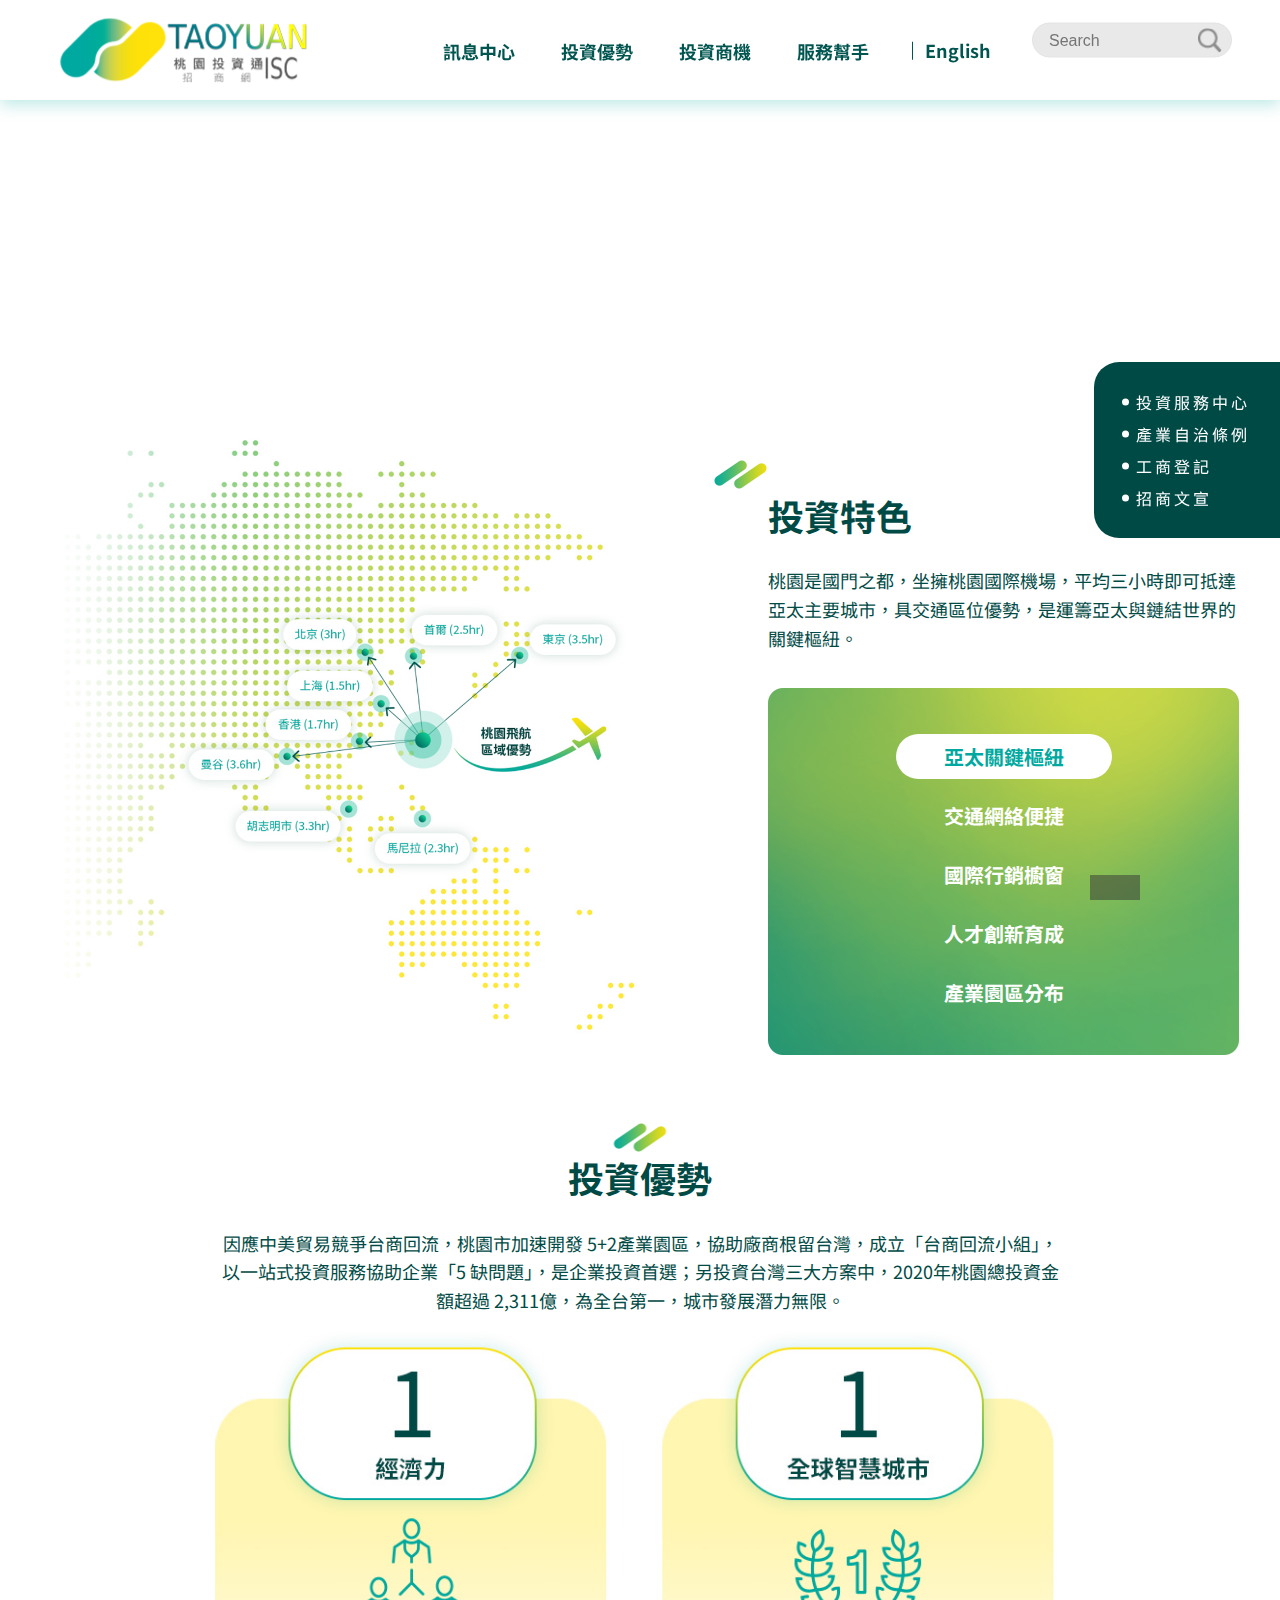
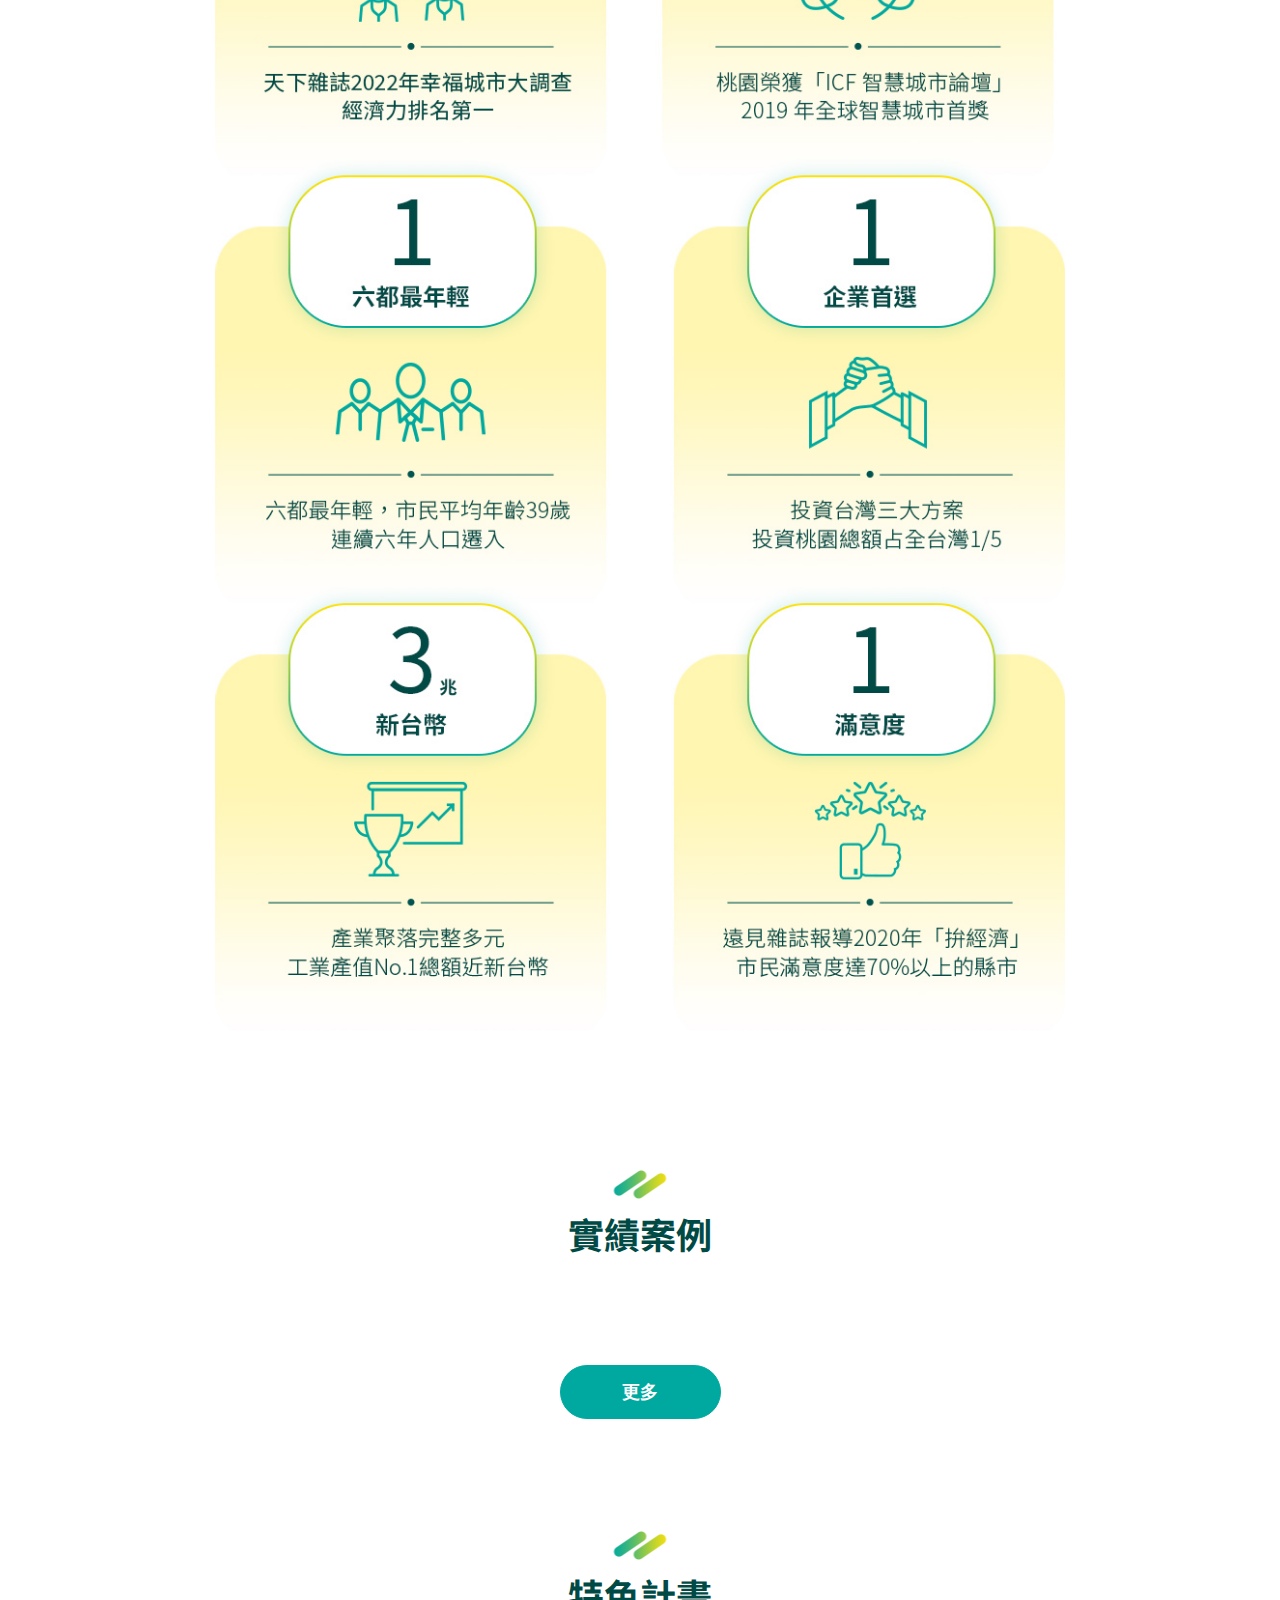
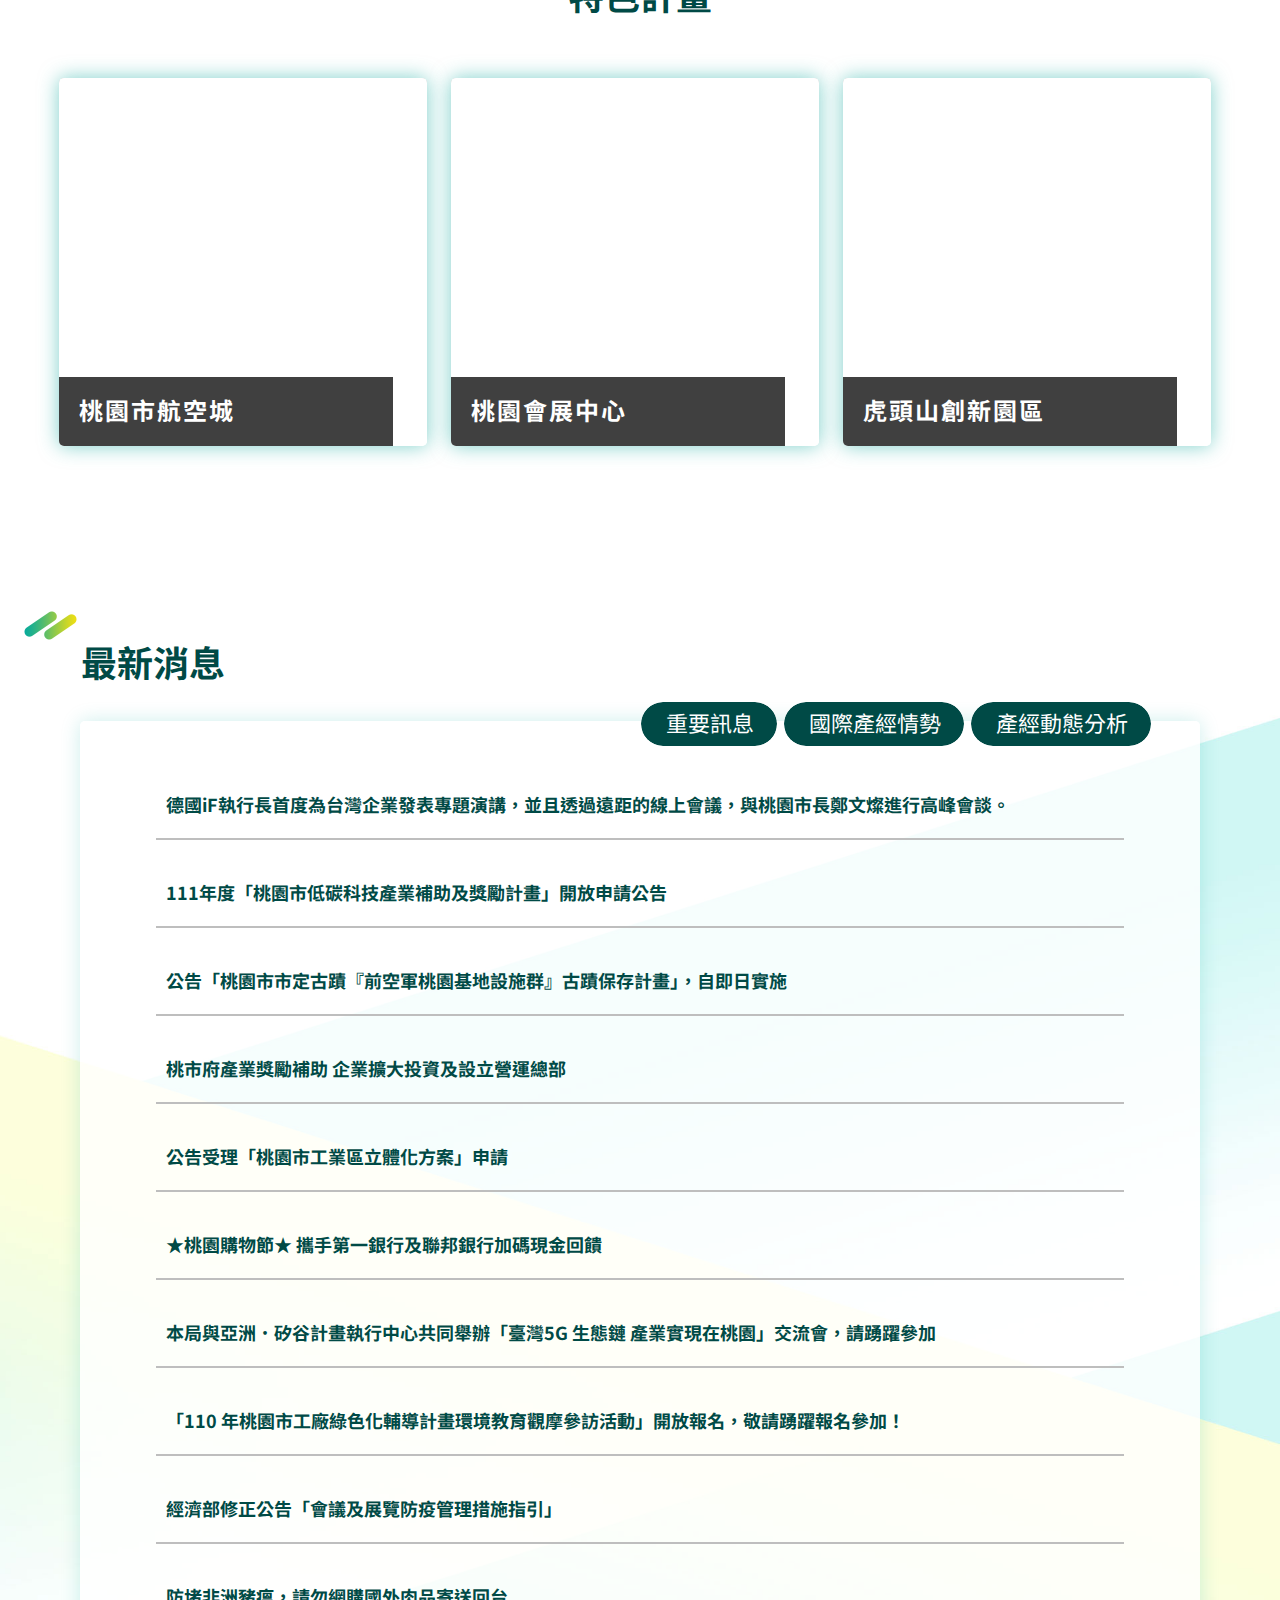
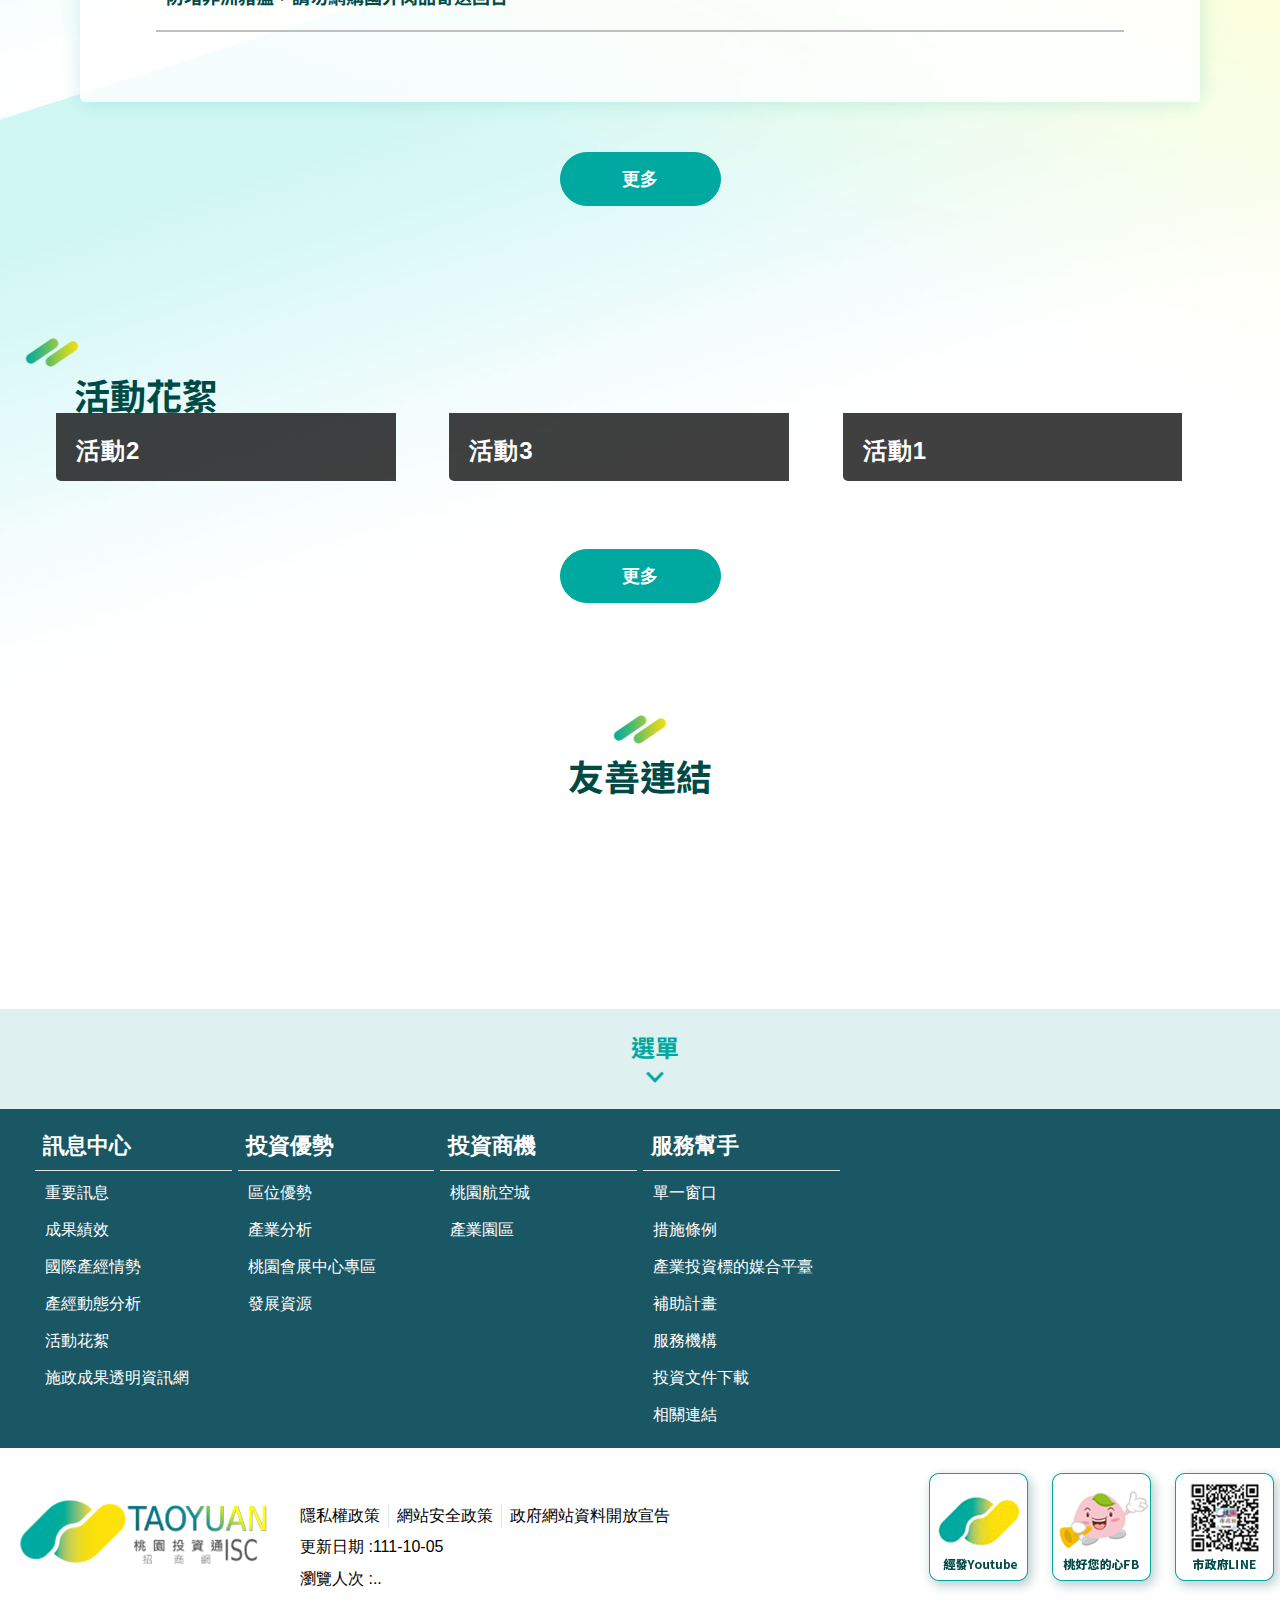
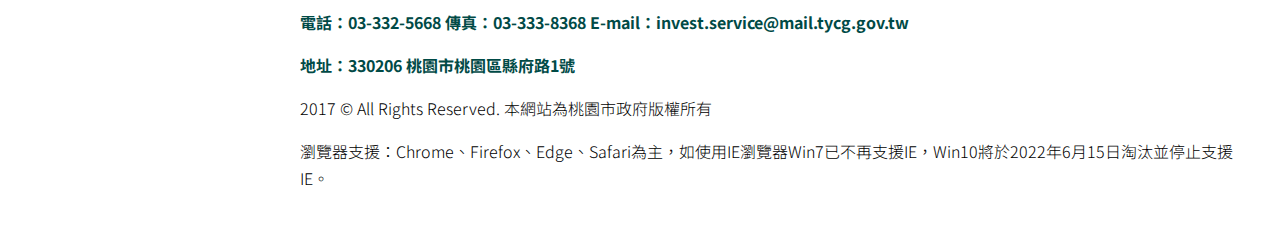
==== commit dd7885ca: "修改js/css/與投資特色圖片" ====
--- a/index.html
+++ b/index.html
@@ -72,14 +72,14 @@
 <meta name="Category.Cake" content="" />
 <meta name="Category.Service" content="" />
 <meta name="DC.Keywords" content="" />
-<link id="likCss" rel="stylesheet" media="screen" href="css/global.css?1111005040827" type="text/css" /><link id="litcss_sys_index" href="css/sys_index.css" rel="stylesheet" type="text/css" /><link href="images/favicon.ico" rel="icon" type="image/x-icon"><script>const jhxiaoQS = '?Create=1'</script><style>/*!
+<link id="likCss" rel="stylesheet" media="screen" href="css/global.css?1111006094615" type="text/css" /><link id="litcss_sys_index" href="css/sys_index.css" rel="stylesheet" type="text/css" /><link href="images/favicon.ico" rel="icon" type="image/x-icon"><script>const jhxiaoQS = '?Create=1'</script><style>/*!
  * froala_editor v4.0.7 (https://www.froala.com/wysiwyg-editor)
  * License https://froala.com/wysiwyg-editor/terms/
  * Copyright 2014-2021 Froala Labs
  */
 
 .fr-clearfix::after{clear:both;display:block;content:"";height:0}.fr-hide-by-clipping{position:absolute;width:1px;height:1px;padding:0;margin:-1px;overflow:hidden;clip:rect(0, 0, 0, 0);border:0}.fr-view img.fr-rounded,.fr-view .fr-img-caption.fr-rounded img{border-radius:10px;-moz-border-radius:10px;-webkit-border-radius:10px;-moz-background-clip:padding;-webkit-background-clip:padding-box;background-clip:padding-box}.fr-view img.fr-shadow,.fr-view .fr-img-caption.fr-shadow img{-webkit-box-shadow:10px 10px 5px 0px #cccccc;-moz-box-shadow:10px 10px 5px 0px #cccccc;box-shadow:10px 10px 5px 0px #cccccc}.fr-view img.fr-bordered,.fr-view .fr-img-caption.fr-bordered img{border:solid 5px #CCC}.fr-view img.fr-bordered{-webkit-box-sizing:content-box;-moz-box-sizing:content-box;box-sizing:content-box}.fr-view .fr-img-caption.fr-bordered img{-webkit-box-sizing:border-box;-moz-box-sizing:border-box;box-sizing:border-box}.fr-view{word-wrap:break-word}.fr-view span[style~="color:"] a{color:inherit}.fr-view strong{font-weight:700}.fr-view table[border='0'] td:not([class]),.fr-view table[border='0'] th:not([class]),.fr-view table[border='0'] td[class=""],.fr-view table[border='0'] th[class=""]{border-width:0px}.fr-view table{border:none;border-collapse:collapse;empty-cells:show;max-width:100%}.fr-view table td{min-width:5px}.fr-view table.fr-dashed-borders td,.fr-view table.fr-dashed-borders th{border-style:dashed}.fr-view table.fr-alternate-rows tbody tr:nth-child(2n){background:whitesmoke}.fr-view table td,.fr-view table th{border:1px solid #DDD}.fr-view table td:empty,.fr-view table th:empty{height:20px}.fr-view table td.fr-highlighted,.fr-view table th.fr-highlighted{border:1px double red}.fr-view table td.fr-thick,.fr-view table th.fr-thick{border-width:2px}.fr-view table th{background:#ececec}.fr-view hr{clear:both;user-select:none;-o-user-select:none;-moz-user-select:none;-khtml-user-select:none;-webkit-user-select:none;-ms-user-select:none;break-after:always;page-break-after:always}.fr-view .fr-file{position:relative}.fr-view .fr-file::after{position:relative;content:"\1F4CE";font-weight:normal}.fr-view pre{white-space:pre-wrap;word-wrap:break-word;overflow:visible}.fr-view[dir="rtl"] blockquote{border-left:none;border-right:solid 2px #5E35B1;margin-right:0;padding-right:5px;padding-left:0}.fr-view[dir="rtl"] blockquote blockquote{border-color:#00BCD4}.fr-view[dir="rtl"] blockquote blockquote blockquote{border-color:#43A047}.fr-view blockquote{border-left:solid 2px #5E35B1;margin-left:0;padding-left:5px;color:#5E35B1}.fr-view blockquote blockquote{border-color:#00BCD4;color:#00BCD4}.fr-view blockquote blockquote blockquote{border-color:#43A047;color:#43A047}.fr-view span.fr-emoticon{font-weight:normal;font-family:"Apple Color Emoji","Segoe UI Emoji","NotoColorEmoji","Segoe UI Symbol","Android Emoji","EmojiSymbols";display:inline;line-height:0}.fr-view span.fr-emoticon.fr-emoticon-img{background-repeat:no-repeat !important;font-size:inherit;height:1em;width:1em;min-height:20px;min-width:20px;display:inline-block;margin:-.1em .1em .1em;line-height:1;vertical-align:middle}.fr-view .fr-text-gray{color:#AAA !important}.fr-view .fr-text-bordered{border-top:solid 1px #222;border-bottom:solid 1px #222;padding:10px 0}.fr-view .fr-text-spaced{letter-spacing:1px}.fr-view .fr-text-uppercase{text-transform:uppercase}.fr-view .fr-class-highlighted{background-color:#ffff00}.fr-view .fr-class-code{border-color:#cccccc;border-radius:2px;-moz-border-radius:2px;-webkit-border-radius:2px;-moz-background-clip:padding;-webkit-background-clip:padding-box;background-clip:padding-box;background:#f5f5f5;padding:10px;font-family:"Courier New", Courier, monospace}.fr-view .fr-class-transparency{opacity:0.5}.fr-view img{position:relative;max-width:100%}.fr-view img.fr-dib{margin:5px auto;display:block;float:none;vertical-align:top}.fr-view img.fr-dib.fr-fil{margin-left:0;text-align:left}.fr-view img.fr-dib.fr-fir{margin-right:0;text-align:right}.fr-view img.fr-dii{display:inline-block;float:none;vertical-align:bottom;margin-left:5px;margin-right:5px;max-width:calc(100% - (2 * 5px))}.fr-view img.fr-dii.fr-fil{float:left;margin:5px 5px 5px 0;max-width:calc(100% - 5px)}.fr-view img.fr-dii.fr-fir{float:right;margin:5px 0 5px 5px;max-width:calc(100% - 5px)}.fr-view span.fr-img-caption{position:relative;max-width:100%}.fr-view span.fr-img-caption.fr-dib{margin:5px auto;display:block;float:none;vertical-align:top}.fr-view span.fr-img-caption.fr-dib.fr-fil{margin-left:0;text-align:left}.fr-view span.fr-img-caption.fr-dib.fr-fir{margin-right:0;text-align:right}.fr-view span.fr-img-caption.fr-dii{display:inline-block;float:none;vertical-align:bottom;margin-left:5px;margin-right:5px;max-width:calc(100% - (2 * 5px))}.fr-view span.fr-img-caption.fr-dii.fr-fil{float:left;margin:5px 5px 5px 0;max-width:calc(100% - 5px)}.fr-view span.fr-img-caption.fr-dii.fr-fir{float:right;margin:5px 0 5px 5px;max-width:calc(100% - 5px)}.fr-view .fr-video{text-align:center;position:relative}.fr-view .fr-video.fr-rv{padding-bottom:56.25%;padding-top:30px;height:0;overflow:hidden}.fr-view .fr-video.fr-rv>iframe,.fr-view .fr-video.fr-rv object,.fr-view .fr-video.fr-rv embed{position:absolute !important;top:0;left:0;width:100%;height:100%}.fr-view .fr-video>*{-webkit-box-sizing:content-box;-moz-box-sizing:content-box;box-sizing:content-box;max-width:100%;border:none}.fr-view .fr-video.fr-dvb{display:block;clear:both}.fr-view .fr-video.fr-dvb.fr-fvl{text-align:left}.fr-view .fr-video.fr-dvb.fr-fvr{text-align:right}.fr-view .fr-video.fr-dvi{display:inline-block}.fr-view .fr-video.fr-dvi.fr-fvl{float:left}.fr-view .fr-video.fr-dvi.fr-fvr{float:right}.fr-view a.fr-strong{font-weight:700}.fr-view a.fr-green{color:green}.fr-view .fr-img-caption{text-align:center}.fr-view .fr-img-caption .fr-img-wrap{padding:0;margin:auto;text-align:center;width:100%}.fr-view .fr-img-caption .fr-img-wrap a{display:block}.fr-view .fr-img-caption .fr-img-wrap img{display:block;margin:auto;width:100%}.fr-view .fr-img-caption .fr-img-wrap>span{margin:auto;display:block;padding:5px 5px 10px;font-size:0.875rem;font-weight:initial;-webkit-box-sizing:border-box;-moz-box-sizing:border-box;box-sizing:border-box;-webkit-opacity:0.9;-moz-opacity:0.9;opacity:0.9;-ms-filter:"progid:DXImageTransform.Microsoft.Alpha(Opacity=0)";width:100%;text-align:center}.fr-view button.fr-rounded,.fr-view input.fr-rounded,.fr-view textarea.fr-rounded{border-radius:10px;-moz-border-radius:10px;-webkit-border-radius:10px;-moz-background-clip:padding;-webkit-background-clip:padding-box;background-clip:padding-box}.fr-view button.fr-large,.fr-view input.fr-large,.fr-view textarea.fr-large{font-size:1.5rem}a.fr-view.fr-strong{font-weight:700}a.fr-view.fr-green{color:green}img.fr-view{position:relative;max-width:100%}img.fr-view.fr-dib{margin:5px auto;display:block;float:none;vertical-align:top}img.fr-view.fr-dib.fr-fil{margin-left:0;text-align:left}img.fr-view.fr-dib.fr-fir{margin-right:0;text-align:right}img.fr-view.fr-dii{display:inline-block;float:none;vertical-align:bottom;margin-left:5px;margin-right:5px;max-width:calc(100% - (2 * 5px))}img.fr-view.fr-dii.fr-fil{float:left;margin:5px 5px 5px 0;max-width:calc(100% - 5px)}img.fr-view.fr-dii.fr-fir{float:right;margin:5px 0 5px 5px;max-width:calc(100% - 5px)}span.fr-img-caption.fr-view{position:relative;max-width:100%}span.fr-img-caption.fr-view.fr-dib{margin:5px auto;display:block;float:none;vertical-align:top}span.fr-img-caption.fr-view.fr-dib.fr-fil{margin-left:0;text-align:left}span.fr-img-caption.fr-view.fr-dib.fr-fir{margin-right:0;text-align:right}span.fr-img-caption.fr-view.fr-dii{display:inline-block;float:none;vertical-align:bottom;margin-left:5px;margin-right:5px;max-width:calc(100% - (2 * 5px))}span.fr-img-caption.fr-view.fr-dii.fr-fil{float:left;margin:5px 5px 5px 0;max-width:calc(100% - 5px)}span.fr-img-caption.fr-view.fr-dii.fr-fir{float:right;margin:5px 0 5px 5px;max-width:calc(100% - 5px)}
-</style><style>@media (min-width: 960px) {  [id*='Group_27891_YfQuRagcFS']{width:20% !important; } }@media (min-width: 960px) {  [id*='Group_27892_baGXAGbPqx']{width:80% !important; } }</style><meta property="og:title" content="桃園投資通招商網" >
+</style><style>@media (min-width: 960px) {  [id*='Group_28381_UwhymYhfGG']{width:20% !important; } }@media (min-width: 960px) {  [id*='Group_28382_VtSHXuJJfW']{width:80% !important; } }</style><meta property="og:title" content="桃園投資通招商網" >
 <meta property="og:type" content="article" >
 <meta property="og:url" content="https://t-invest.tycg.gov.tw/default.aspx" >
 <meta property="og:site_name" content="桃園投資通招商網" >
@@ -101,11 +101,11 @@
        
     <form method="post" action="./default.aspx?Create=1" id="form1">
 <div class="aspNetHidden">
-<input type="hidden" name="__VIEWSTATE" id="__VIEWSTATE" value="/[base64]" />
+<input type="hidden" name="__VIEWSTATE" id="__VIEWSTATE" value="/[base64]" />
 </div>
- <div class="group sys-root" data-func="{&#39;datePicker&#39;:{&#39;autoClose&#39;:true,&#39;language&#39;:&#39;zh-tw&#39;,&#39;navTitles&#39;:{&#39;days&#39;:&#39;&lt;i&amp;gt;民國 rrr 年&lt;/i&amp;gt; &amp;nbsp; MM&#39;,&#39;months&#39;:&#39;民國 rrr 年&#39;,&#39;years&#39;:&#39;民國 rrr1 至 rrr2 年&#39;}},&#39;festivalSlide&#39;:{&#39;status&#39;:true,&#39;type&#39;:&#39;null&#39;}}" data-nojs="您的瀏覽器似乎不支援 JavaScript 語法，但沒關係，這並不會影響到內容的陳述。如需要選擇適合您的字級大小，可利用鍵盤 Ctrl   ( )放大 (-)縮小。如需要回到上一頁，可使用瀏覽器提供的 Alt   左方向鍵(←)。如需要列印，可利用鍵盤 Ctrl   p 使用瀏覽器提供的列印功能。" data-type="3" data-child="3"><div class="in"><div class="ct"><div class="in"> <div class="group base-mobile" data-func="{&#39;toggleBtn&#39;:{&#39;btnOrangeText&#39;:&#39;必&#39;,&#39;btnActiveText&#39;:&#39;尚未定義&#39;}}" data-index="1" data-type="3" data-child="6"><div class="in"><div class="hd"><div class="in"><div   data-index="0"  class="headH3"  >		<span  ><a    title="手機版選單"   >手機版選單</a></span></div></div></div><div class="ct"><div class="in"> <div class="area-form search" data-index="1" data-type="0" data-child="1"><div class="in"><div class="hd"><div class="in"><div   data-index="0"  >		<span  ><a   href="javascript:void(0)"   title="搜尋"   target="_self"   >搜尋</a></span></div></div></div><div class="ct"><div class="in"><div class="fieldset">
-  <span class="search"><input data-search="btn_4b7dfa20039a4a53827880e8831beac1" type="search" placeholder="Search" title="搜尋"></span>
-  <span class="submit"><a href="#" class='CCMS_SearchBtn' data-search="btn_4b7dfa20039a4a53827880e8831beac1" title="搜尋" >搜尋</a></span>
+ <div class="group sys-root" data-func="{&#39;datePicker&#39;:{&#39;autoClose&#39;:true,&#39;language&#39;:&#39;zh-tw&#39;,&#39;navTitles&#39;:{&#39;days&#39;:&#39;&lt;i&amp;gt;民國 rrr 年&lt;/i&amp;gt; &amp;nbsp; MM&#39;,&#39;months&#39;:&#39;民國 rrr 年&#39;,&#39;years&#39;:&#39;民國 rrr1 至 rrr2 年&#39;}},&#39;festivalSlide&#39;:{&#39;status&#39;:true,&#39;type&#39;:&#39;null&#39;}}" data-nojs="您的瀏覽器似乎不支援 JavaScript 語法，但沒關係，這並不會影響到內容的陳述。如需要選擇適合您的字級大小，可利用鍵盤 Ctrl   ( )放大 (-)縮小。如需要回到上一頁，可使用瀏覽器提供的 Alt   左方向鍵(←)。如需要列印，可利用鍵盤 Ctrl   p 使用瀏覽器提供的列印功能。" data-type="3" data-child="3"><div class="in"><div class="ct"><div class="in"> <div class="group base-mobile" data-func="{&#39;toggleBtn&#39;:{&#39;btnOrangeText&#39;:&#39;必&#39;,&#39;btnActiveText&#39;:&#39;尚未定義&#39;}}" data-index="1" data-type="3"><div class="in"><div class="hd"><div class="in"><div   data-index="0"  class="headH3"  >		<span  ><a    title="手機版選單"   >手機版選單</a></span></div></div></div><div class="ct"><div class="in"> <div class="area-form search" data-index="1" data-type="0" data-child="1"><div class="in"><div class="hd"><div class="in"><div   data-index="0"  >		<span  ><a   href="javascript:void(0)"   title="搜尋"   target="_self"   >搜尋</a></span></div></div></div><div class="ct"><div class="in"><div class="fieldset">
+  <span class="search"><input data-search="btn_0ba5d02a802c4beeb4c58ade171d6e1c" type="search" placeholder="Search" title="搜尋"></span>
+  <span class="submit"><a href="#" class='CCMS_SearchBtn' data-search="btn_0ba5d02a802c4beeb4c58ade171d6e1c" title="搜尋" >搜尋</a></span>
 </div>
 <div class="list">
   <ul data-index="1" data-child="0">
@@ -113,9 +113,9 @@
 </div>
 <script >
 $(function () {
-    $('[data-search="4b7dfa20039a4a53827880e8831beac1"]').on("keydown", function (event) {
+    $('[data-search="0ba5d02a802c4beeb4c58ade171d6e1c"]').on("keydown", function (event) {
         if (event.which == 13) {
-             doSearch($('#btn_4b7dfa20039a4a53827880e8831beac1'));
+             doSearch($('#btn_0ba5d02a802c4beeb4c58ade171d6e1c'));
             return false;
         }
     });
@@ -129,14 +129,14 @@
 </div></div></div></div></div></div></div></div></li><li data-index="2"> <div class="group nav" data-index="2" data-type="3" data-child="1"><div class="in"><div class="hd"><div class="in"><div   data-index="0"  class="headH3"  >		<span  ><a   href="cl.aspx?n=792"      title="投資優勢"   >投資優勢</a></span></div></div></div><div class="ct"><div class="in"> <div class="list-text nav" data-index="1" data-type="0" data-child="1"><div class="in"><div class="ct"><div class="in"><ul data-index="1" data-child="4"><li   data-index="1"  >		<span  ><a   href="cl.aspx?n=3341"      title="區位優勢"   >區位優勢</a></span></li><li   data-index="2"  >		<span  ><a   href="cl.aspx?n=3342"      title="產業分析"   >產業分析</a></span></li><li   data-index="3"  >		<span  ><a   href="cp.aspx?n=829"      title="桃園會展中心專區"   >桃園會展中心專區</a></span></li><li   data-index="4"  >		<span  ><a   href="cl.aspx?n=3343"      title="發展資源"   >發展資源</a></span></li></ul>
 </div></div></div></div></div></div></div></div></li><li data-index="3"> <div class="group nav" data-index="3" data-type="3" data-child="1"><div class="in"><div class="hd"><div class="in"><div   data-index="0"  class="headH3"  >		<span  ><a   href="cl.aspx?n=793"      title="投資商機"   >投資商機</a></span></div></div></div><div class="ct"><div class="in"> <div class="list-text nav" data-index="1" data-type="0" data-child="1"><div class="in"><div class="ct"><div class="in"><ul data-index="1" data-child="2"><li   data-index="1"  >		<span  ><a   href="cp.aspx?n=828"      title="桃園航空城"   >桃園航空城</a></span></li><li   data-index="2"  >		<span  ><a   href="cl.aspx?n=811"      title="產業園區"   >產業園區</a></span></li></ul>
 </div></div></div></div></div></div></div></div></li><li data-index="4"> <div class="group nav" data-index="4" data-type="3" data-child="1"><div class="in"><div class="hd"><div class="in"><div   data-index="0"  class="headH3"  >		<span  ><a   href="cl.aspx?n=794"      title="服務幫手"   >服務幫手</a></span></div></div></div><div class="ct"><div class="in"> <div class="list-text nav" data-index="1" data-type="0" data-child="1"><div class="in"><div class="ct"><div class="in"><ul data-index="1" data-child="7"><li   data-index="1"  >		<span  ><a   href="cl.aspx?n=3344"      title="單一窗口"   >單一窗口</a></span></li><li   data-index="2"  >		<span  ><a   href="cl.aspx?n=3345"      title="措施條例"   >措施條例</a></span></li><li   data-index="3"  >		<span  ><a   href="cp.aspx?n=796"      title="產業投資標的媒合平臺"   >產業投資標的媒合平臺</a></span></li><li   data-index="4"  >		<span  ><a   href="cl.aspx?n=3346"      title="補助計畫"   >補助計畫</a></span></li><li   data-index="5"  >		<span  ><a   href="cl.aspx?n=3348"      title="服務機構"   >服務機構</a></span></li><li   data-index="6"  >		<span  ><a   href="cl.aspx?n=3349"      title="投資文件下載"   >投資文件下載</a></span></li><li   data-index="7"  >		<span  ><a   href="News_Link.aspx?n=801&sms=8162"      title="相關連結"   >相關連結</a></span></li></ul>
-</div></div></div></div></div></div></div></div></li></ul></div></div></div></div> <div class="list-text hot-key-word" data-index="4" data-type="0"><div class="in"><div class="hd"><div class="in"><div   data-index="0"  >		<span  ><a    title="熱門關鍵字"   >熱門關鍵字</a></span></div></div></div><div class="ct"><div class="in"></div></div></div></div> <div class="list-text link" data-index="5" data-type="0" data-child="1"><div class="in"><div class="hd"><div class="in"><div   data-index="0"  >		<span  ><a    title="上方連結"   >上方連結</a></span></div></div></div><div class="ct"><div class="in"><ul data-index="1" data-child="6"><li   data-index="1"  >		<span  ><a   href="Default.aspx"   title="回首頁"   target="_self"   >回首頁</a></span></li><li   data-index="2"  >		<span  ><a   href="SiteMap.aspx"   title="網站導覽"   target="_self"   >網站導覽</a></span></li><li   data-index="3"  >		<span  ><a   href="https://invest.tycg.gov.tw/eng/"   title="English"   target="_self"   >English</a></span></li><li   data-index="4"  >		<span  ><a   href="https://edb.tycg.gov.tw/"   title="[另開新視窗]經發局"   target="_blank"  rel = "noreferrer noopener"   >經發局</a></span></li><li   data-index="5"  >		<span  ><a   href="https://www.tycg.gov.tw/ch/index.jsp?popflag=Y"   title="[另開新視窗]桃園市政府"   target="_blank"  rel = "noreferrer noopener"   >桃園市政府</a></span></li><li   data-index="6"  >		<span  ><a   href="https://invest.tycg.gov.tw/eng/"   title="[另開新視窗]English"   target="_blank"  rel = "noreferrer noopener"   >English</a></span></li></ul>
+</div></div></div></div></div></div></div></div></li></ul></div></div></div></div> <div class="list-text hot-key-word" data-index="4" data-type="0"><div class="in"><div class="hd"><div class="in"><div   data-index="0"  >		<span  ><a    title="熱門關鍵字"   >熱門關鍵字</a></span></div></div></div><div class="ct"><div class="in"></div></div></div></div> <div class="list-text link" data-index="5" data-type="0" data-child="1"><div class="in"><div class="hd"><div class="in"><div   data-index="0"  >		<span  ><a    title="上方連結"   >上方連結</a></span></div></div></div><div class="ct"><div class="in"><ul data-index="1" data-child="6"><li   data-index="1"  >		<span  ><a   href="Default.aspx"   title="回首頁"   target="_self"   >回首頁</a></span></li><li   data-index="2"  >		<span  ><a   href="SiteMap.aspx"   title="網站導覽"   target="_self"   >網站導覽</a></span></li><li   data-index="3"  >		<span  ><a   href="https://t-invest.tycg.gov.tw/invest-en/"   title="English"   target="_self"   >English</a></span></li><li   data-index="4"  >		<span  ><a   href="https://edb.tycg.gov.tw/"   title="[另開新視窗]經發局"   target="_blank"  rel = "noreferrer noopener"   >經發局</a></span></li><li   data-index="5"  >		<span  ><a   href="https://www.tycg.gov.tw/ch/index.jsp?popflag=Y"   title="[另開新視窗]桃園市政府"   target="_blank"  rel = "noreferrer noopener"   >桃園市政府</a></span></li><li   data-index="6"  >		<span  ><a   href="https://t-invest.tycg.gov.tw/invest-en/"   title="[另開新視窗]English"   target="_blank"  rel = "noreferrer noopener"   >English</a></span></li></ul>
 </div></div></div></div> <div class="list-text link" data-index="6" data-type="0" data-child="1"><div class="in"><div class="hd"><div class="in"><div   data-index="0"  >		<span  ><a    title="下方連結"   >下方連結</a></span></div></div></div><div class="ct"><div class="in"><ul data-index="1" data-child="3"><li   data-index="1"  >		<span  ><a   href="https://www.tycg.gov.tw/ch/main.jsp?prg=ap/artsublink.jsp&dataserno=201206230015&maintitle=%E9%9A%B1%E7%A7%81%E6%AC%8A%E6%94%BF%E7%AD%96%E5%8F%8A%E7%B6%B2%E7%AB%99%E8%91%97%E4%BD%9C%E6%AC%8A%E8%81%B2%E6%98%8E"   title="[另開新視窗]隱私權政策"   target="_blank"  rel = "noreferrer noopener"   >隱私權政策</a></span></li><li   data-index="2"  >		<span  ><a   href="https://www.tycg.gov.tw/ch/main.jsp?prg=ap/artsublink.jsp&dataserno=201206230014&maintitle=%E7%B6%B2%E7%AB%99%E5%AE%89%E5%85%A8%E6%94%BF%E7%AD%96"   title="[另開新視窗]網站安全政策"   target="_blank"  rel = "noreferrer noopener"   >網站安全政策</a></span></li><li   data-index="3"  >		<span  ><a   href="https://www.tycg.gov.tw/ch/main.jsp?prg=ap/artsublink.jsp&dataserno=201603290001&maintitle=%e6%94%bf%e5%ba%9c%e7%b6%b2%e7%ab%99%e8%b3%87%e6%96%99%e9%96%8b%e6%94%be%e5%ae%a3%e5%91%8a"   title="[另開新視窗]政府網站資料開放宣告"   target="_blank"  rel = "noreferrer noopener"   >政府網站資料開放宣告</a></span></li></ul>
-</div></div></div></div></div></div></div></div> <div class="group base-extend" data-index="2" data-type="3" data-child="1"><div class="in"><div class="ct"><div class="in"> <div data-func="{&#39;anchor&#39;:{},&#39;scrollToShow&#39;:{}}" class="simple-text btn" data-index="1" data-type="0" data-child="1"><div class="in"><div class="ct"><div class="in"><span><a href="#" title="回最上面[連結]">回最上面</a></span></div></div></div></div></div></div></div></div> <div class="group base-wrapper" data-index="3" data-type="3" data-child="3"><div class="in"><div class="ct"><div class="in"> <div class="group base-header" data-index="1" data-type="3" data-child="2"><div class="in"><div class="ct"><div class="in"> <div class="simple-text accesskey" data-type="0" data-child="1"><div class="in"><div class="ct"><div class="in"><span><a href="#Accesskey_U" id="Accesskey_U" accesskey="U" title="上方選單連結區，此區塊列有本網站的主要連結">:::</a></span></div></div></div></div> <div class="group default info" data-index="1" data-type="3" data-child="2"><div class="in"><div class="ct"><div class="in"> <div class="simple-text major-logo" data-index="1" data-type="0" data-child="1"><div class="in"><div class="ct"><div class="in"><h1><a href="Default.aspx" title="回首頁">桃園投資通招商網</a></h1></div></div></div></div> <div class="group default msg-tool" data-index="2" data-type="3" data-child="4"><div class="in"><div class="ct"><div class="in"> <div class="simple-text accesskey" data-type="0" data-child="1"><div class="in"><div class="ct"><div class="in"><span><a href="#CCMS_Content" title="跳過此子選單列請按[Enter]，繼續則按[Tab]">_</a></span></div></div></div></div> <div class="list-text link" data-index="1" data-type="0" data-child="1"><div class="in"><div class="hd"><div class="in"><div   data-index="0"  >		<span  ><a    title="上方連結"   >上方連結</a></span></div></div></div><div class="ct"><div class="in"><ul data-index="1" data-child="6"><li   data-index="1"  >		<span  ><a   href="Default.aspx"   title="回首頁"   target="_self"   >回首頁</a></span></li><li   data-index="2"  >		<span  ><a   href="SiteMap.aspx"   title="網站導覽"   target="_self"   >網站導覽</a></span></li><li   data-index="3"  >		<span  ><a   href="https://invest.tycg.gov.tw/eng/"   title="English"   target="_self"   >English</a></span></li><li   data-index="4"  >		<span  ><a   href="https://edb.tycg.gov.tw/"   title="[另開新視窗]經發局"   target="_blank"  rel = "noreferrer noopener"   >經發局</a></span></li><li   data-index="5"  >		<span  ><a   href="https://www.tycg.gov.tw/ch/index.jsp?popflag=Y"   title="[另開新視窗]桃園市政府"   target="_blank"  rel = "noreferrer noopener"   >桃園市政府</a></span></li><li   data-index="6"  >		<span  ><a   href="https://invest.tycg.gov.tw/eng/"   title="[另開新視窗]English"   target="_blank"  rel = "noreferrer noopener"   >English</a></span></li></ul>
+</div></div></div></div></div></div></div></div> <div class="group base-extend" data-index="2" data-type="3" data-child="1"><div class="in"><div class="ct"><div class="in"> <div data-func="{&#39;anchor&#39;:{},&#39;scrollToShow&#39;:{}}" class="simple-text btn" data-index="1" data-type="0" data-child="1"><div class="in"><div class="ct"><div class="in"><span><a href="#" title="回最上面[連結]">回最上面</a></span></div></div></div></div></div></div></div></div> <div class="group base-wrapper" data-index="3" data-type="3" data-child="3"><div class="in"><div class="ct"><div class="in"> <div class="group base-header" data-index="1" data-type="3" data-child="1"><div class="in"><div class="ct"><div class="in"> <div class="simple-text accesskey" data-type="0" data-child="1"><div class="in"><div class="ct"><div class="in"><span><a href="#Accesskey_U" id="Accesskey_U" accesskey="U" title="上方選單連結區，此區塊列有本網站的主要連結">:::</a></span></div></div></div></div> <div class="group default info" data-index="1" data-type="3" data-child="1"><div class="in"><div class="ct"><div class="in"> <div class="simple-text major-logo" data-index="1" data-type="0" data-child="1"><div class="in"><div class="ct"><div class="in"><h1><a href="Default.aspx" title="回首頁">桃園投資通招商網</a></h1></div></div></div></div> <div class="group default msg-tool" data-index="1" data-type="3" data-child="1"><div class="in"><div class="ct"><div class="in"> <div class="simple-text accesskey" data-type="0" data-child="1"><div class="in"><div class="ct"><div class="in"><span><a href="#CCMS_Content" title="跳過此子選單列請按[Enter]，繼續則按[Tab]">_</a></span></div></div></div></div> <div class="list-text link" data-index="1" data-type="0" data-child="1"><div class="in"><div class="hd"><div class="in"><div   data-index="0"  >		<span  ><a    title="上方連結"   >上方連結</a></span></div></div></div><div class="ct"><div class="in"><ul data-index="1" data-child="6"><li   data-index="1"  >		<span  ><a   href="Default.aspx"   title="回首頁"   target="_self"   >回首頁</a></span></li><li   data-index="2"  >		<span  ><a   href="SiteMap.aspx"   title="網站導覽"   target="_self"   >網站導覽</a></span></li><li   data-index="3"  >		<span  ><a   href="https://t-invest.tycg.gov.tw/invest-en/"   title="English"   target="_self"   >English</a></span></li><li   data-index="4"  >		<span  ><a   href="https://edb.tycg.gov.tw/"   title="[另開新視窗]經發局"   target="_blank"  rel = "noreferrer noopener"   >經發局</a></span></li><li   data-index="5"  >		<span  ><a   href="https://www.tycg.gov.tw/ch/index.jsp?popflag=Y"   title="[另開新視窗]桃園市政府"   target="_blank"  rel = "noreferrer noopener"   >桃園市政府</a></span></li><li   data-index="6"  >		<span  ><a   href="https://t-invest.tycg.gov.tw/invest-en/"   title="[另開新視窗]English"   target="_blank"  rel = "noreferrer noopener"   >English</a></span></li></ul>
 </div></div></div></div> <div class="list-text font-size" data-func="{&#39;fontSize&#39;:{}}" data-index="2" data-type="0" data-child="1"><div class="in"><div class="hd"><div class="in"><div   data-index="0"  >		<span  ><a   href="#"   title="字級"   >字級</a></span></div></div></div><div class="ct"><div class="in"><ul data-index="1" data-child="3"><li   data-index="1"  class="small"  >		<span  ><a   href="#"   title="小"   >小</a></span></li><li   data-index="2"  class="medium"  >		<span  ><a   href="#"   title="中"   >中</a></span></li><li   data-index="3"  class="large"  >		<span  ><a   href="#"   title="大"   >大</a></span></li></ul>
 </div></div></div></div> <div class="list-text share" data-index="3" data-type="0" data-child="1"><div class="in"><div class="hd"><div class="in"><div   data-index="0"  >		<span  ><a   href="#"   title="分享"   >分享</a></span></div></div></div><div class="ct"><div class="in"><ul data-index="1" data-child="5"><li   data-index="1"  class="facebook"  >		<span  ><a   href="javascript: void(window.open('https://www.facebook.com/share.php?u='.concat(encodeURIComponent(location.href)) ));"   title="Share to Facebook[另開新視窗]"   target="_self"   >Facebook</a></span></li><li   data-index="2"  class="plurk"  >		<span  ><a   href="javascript: void(window.open('https://www.plurk.com/?qualifier=shares&status='.concat(encodeURIComponent(location.href)) ));"   title="Share toPlurk[另開新視窗]"   target="_self"   >Plurk</a></span></li><li   data-index="3"  class="twitter"  >		<span  ><a   href="javascript: void(window.open('https://twitter.com/home/?status='.concat(encodeURIComponent(document.title)) .concat(' ') .concat(encodeURIComponent(location.href))));"   title="Share to twitter[另開新視窗]"   target="_self"   >Twitter</a></span></li><li   data-index="4"  class="line"  >		<span  ><a   href="javascript: void(window.open('https://line.naver.jp/R/msg/text/?'.concat(encodeURIComponent(location.href)) ));"   title="Share to line[另開新視窗]"   target="_self"   >line</a></span></li><li   data-index="5"  class="email"  >		<span  ><a   href="javascript:  void(window.open('mailto:?subject=' + encodeURIComponent(document.title) + '&amp;body=' +  encodeURIComponent(document.URL)));"   title="Share to email[另開新視窗]"   target="_self"   >Email</a></span></li></ul>
-</div></div></div></div> <div class="group default search-tool" data-func="{&#39;toggleBtn&#39;:{}}" data-index="4" data-type="3" data-child="2"><div class="in"><div class="hd"><div class="in"><div   data-index="0"  class="headH3"  >		<span  ><a    title="搜尋"   >搜尋</a></span></div></div></div><div class="ct"><div class="in"> <div class="area-form search" data-func="{&#39;showDataList&#39;:{}}" data-index="1" data-type="0" data-child="1"><div class="in"><div class="hd"><div class="in"><div   data-index="0"  >		<span  ><a   href="javascript:void(0)"   title="搜尋"   target="_self"   >搜尋</a></span></div></div></div><div class="ct"><div class="in"><div class="fieldset">
-  <span class="search"><input data-search="btn_640f8a43a26743089071e22b2f0631b9" type="search" placeholder="Search" title="搜尋"></span>
-  <span class="submit"><a href="#" class='CCMS_SearchBtn' data-search="btn_640f8a43a26743089071e22b2f0631b9" title="搜尋" >搜尋</a></span>
+</div></div></div></div> <div class="group default search-tool" data-func="{&#39;toggleBtn&#39;:{}}" data-index="1" data-type="3"><div class="in"><div class="hd"><div class="in"><div   data-index="0"  class="headH3"  >		<span  ><a    title="搜尋"   >搜尋</a></span></div></div></div><div class="ct"><div class="in"> <div class="area-form search" data-func="{&#39;showDataList&#39;:{}}" data-index="1" data-type="0" data-child="1"><div class="in"><div class="hd"><div class="in"><div   data-index="0"  >		<span  ><a   href="javascript:void(0)"   title="搜尋"   target="_self"   >搜尋</a></span></div></div></div><div class="ct"><div class="in"><div class="fieldset">
+  <span class="search"><input data-search="btn_b0f91b77941f441a8b1acba0f5406a2b" type="search" placeholder="Search" title="搜尋"></span>
+  <span class="submit"><a href="#" class='CCMS_SearchBtn' data-search="btn_b0f91b77941f441a8b1acba0f5406a2b" title="搜尋" >搜尋</a></span>
 </div>
 <div class="list">
   <ul data-index="1" data-child="0">
@@ -144,9 +144,9 @@
 </div>
 <script >
 $(function () {
-    $('[data-search="640f8a43a26743089071e22b2f0631b9"]').on("keydown", function (event) {
+    $('[data-search="b0f91b77941f441a8b1acba0f5406a2b"]').on("keydown", function (event) {
         if (event.which == 13) {
-             doSearch($('#btn_640f8a43a26743089071e22b2f0631b9'));
+             doSearch($('#btn_b0f91b77941f441a8b1acba0f5406a2b'));
             return false;
         }
     });
@@ -155,25 +155,25 @@
 </div></div><div class="ft"><div class="in"><ul data-index="1" data-child="1">
   <li data-index="1" class="advanced"><span><a target="_blank" rel="noreferrer noopener" href="https://www.google.com.tw/advanced_search?hl=zh-Hant-tw&as_sitesearch=https://t-invest.tycg.gov.tw" title="進階搜尋[另開新視窗]">進階搜尋</a></span></li>
 </ul>
-</div></div></div></div> <div class="list-text hot-key-word" data-index="2" data-type="0"><div class="in"><div class="hd"><div class="in"><div   data-index="0"  >		<span  ><a    title="熱門關鍵字"   >熱門關鍵字</a></span></div></div></div><div class="ct"><div class="in"></div></div></div></div></div></div></div></div></div></div></div></div></div></div></div></div> <div class="group-list nav" data-func="{&#39;hud&#39;:{},&#39;majorNavHorizontal&#39;:{},&#39;setNavWidth&#39;:{},&#39;characteristic&#39;:{}}" data-index="2" data-type="4" data-child="4"><div class="in"><div class="ct"><div class="in"><ul data-index="1" data-child="4"><li data-index="1"> <div id="Group_735_GckhDNcFkH" data-Margin_right="" data-sort="" data-bgColor="" data-AddParentGroup="" data-GroupSN="735" data-WidthDeskTop="" data-anchor="" data-tabType="3" class="group nav" data-index="1" data-Margin_DefaultSetting="false" data-type="3" data-bgClass="" data-WidthMobile="" data-groupname="" data-WidthPad="" data-Margin_left="" data-MenuWidth="" data-isgroup="true" data-Margin_bottom="" data-child="1" data-Margin_Top=""><div class="in"><div class="hd"><div class="in"><div   data-index="0"  class="headH3"  >		<span  ><a   href="cl.aspx?n=791"      title="訊息中心"   >訊息中心</a></span></div></div></div><div class="ct"><div class="in"> <div id="Group_736_VNmLhkRmJV" data-SitesModuleSN="75" data-Margin_right="" data-sort="2" data-bgColor="" data-AddParentGroup="" data-GroupSN="736" data-WidthDeskTop="" data-anchor="" data-tabType="0" class="list-text nav" data-index="1" data-Margin_DefaultSetting="false" data-type="0" data-bgClass="" data-WidthMobile="" data-groupname="" data-WidthPad="" data-Margin_left="" data-MenuWidth="" data-isgroup="true" data-setLen="0" data-Margin_bottom="" data-child="1" data-Margin_Top=""><div class="in"><div class="ct"><div class="in"><ul data-index="1" data-child="6"><li   data-index="1"  >		<span  ><a   href="News.aspx?n=798&sms=8160"      title="重要訊息"   >重要訊息</a></span></li><li   data-index="2"  >		<span  ><a   href="cl.aspx?n=3338"      title="成果績效"   >成果績效</a></span></li><li   data-index="3"  >		<span  ><a   href="News.aspx?n=3339&sms=9550"      title="國際產經情勢"   >國際產經情勢</a></span></li><li   data-index="4"  >		<span  ><a   href="News.aspx?n=3340&sms=9551"      title="產經動態分析"   >產經動態分析</a></span></li><li   data-index="5"  >		<span  ><a   href="News_Photo.aspx?n=799&sms=8161"      title="活動花絮"   >活動花絮</a></span></li><li   data-index="6"  >		<span  ><a   href="#"      title="施政成果透明資訊網"   >施政成果透明資訊網</a></span></li></ul>
-</div></div></div></div></div></div></div></div></li><li data-index="2"> <div id="Group_737_SXNJmtonDg" data-Margin_right="" data-sort="" data-bgColor="" data-AddParentGroup="" data-GroupSN="737" data-WidthDeskTop="" data-anchor="" data-tabType="3" class="group nav" data-index="2" data-Margin_DefaultSetting="false" data-type="3" data-bgClass="" data-WidthMobile="" data-groupname="" data-WidthPad="" data-Margin_left="" data-MenuWidth="" data-isgroup="true" data-Margin_bottom="" data-child="1" data-Margin_Top=""><div class="in"><div class="hd"><div class="in"><div   data-index="0"  class="headH3"  >		<span  ><a   href="cl.aspx?n=792"      title="投資優勢"   >投資優勢</a></span></div></div></div><div class="ct"><div class="in"> <div id="Group_738_aMwiWfkCef" data-SitesModuleSN="75" data-Margin_right="" data-sort="2" data-bgColor="" data-AddParentGroup="" data-GroupSN="738" data-WidthDeskTop="" data-anchor="" data-tabType="0" class="list-text nav" data-index="1" data-Margin_DefaultSetting="false" data-type="0" data-bgClass="" data-WidthMobile="" data-groupname="" data-WidthPad="" data-Margin_left="" data-MenuWidth="" data-isgroup="true" data-setLen="0" data-Margin_bottom="" data-child="1" data-Margin_Top=""><div class="in"><div class="ct"><div class="in"><ul data-index="1" data-child="4"><li   data-index="1"  >		<span  ><a   href="cl.aspx?n=3341"      title="區位優勢"   >區位優勢</a></span></li><li   data-index="2"  >		<span  ><a   href="cl.aspx?n=3342"      title="產業分析"   >產業分析</a></span></li><li   data-index="3"  >		<span  ><a   href="cp.aspx?n=829"      title="桃園會展中心專區"   >桃園會展中心專區</a></span></li><li   data-index="4"  >		<span  ><a   href="cl.aspx?n=3343"      title="發展資源"   >發展資源</a></span></li></ul>
-</div></div></div></div></div></div></div></div></li><li data-index="3"> <div id="Group_739_mefoigdcfo" data-Margin_right="" data-sort="" data-bgColor="" data-AddParentGroup="" data-GroupSN="739" data-WidthDeskTop="" data-anchor="" data-tabType="3" class="group nav" data-index="3" data-Margin_DefaultSetting="false" data-type="3" data-bgClass="" data-WidthMobile="" data-groupname="" data-WidthPad="" data-Margin_left="" data-MenuWidth="" data-isgroup="true" data-Margin_bottom="" data-child="1" data-Margin_Top=""><div class="in"><div class="hd"><div class="in"><div   data-index="0"  class="headH3"  >		<span  ><a   href="cl.aspx?n=793"      title="投資商機"   >投資商機</a></span></div></div></div><div class="ct"><div class="in"> <div id="Group_740_xaTcPcJcgd" data-SitesModuleSN="75" data-Margin_right="" data-sort="2" data-bgColor="" data-AddParentGroup="" data-GroupSN="740" data-WidthDeskTop="" data-anchor="" data-tabType="0" class="list-text nav" data-index="1" data-Margin_DefaultSetting="false" data-type="0" data-bgClass="" data-WidthMobile="" data-groupname="" data-WidthPad="" data-Margin_left="" data-MenuWidth="" data-isgroup="true" data-setLen="0" data-Margin_bottom="" data-child="1" data-Margin_Top=""><div class="in"><div class="ct"><div class="in"><ul data-index="1" data-child="2"><li   data-index="1"  >		<span  ><a   href="cp.aspx?n=828"      title="桃園航空城"   >桃園航空城</a></span></li><li   data-index="2"  >		<span  ><a   href="cl.aspx?n=811"      title="產業園區"   >產業園區</a></span></li></ul>
-</div></div></div></div></div></div></div></div></li><li data-index="4"> <div id="Group_741_PmAKIQSLmI" data-Margin_right="" data-sort="" data-bgColor="" data-AddParentGroup="" data-GroupSN="741" data-WidthDeskTop="" data-anchor="" data-tabType="3" class="group nav" data-index="4" data-Margin_DefaultSetting="false" data-type="3" data-bgClass="" data-WidthMobile="" data-groupname="" data-WidthPad="" data-Margin_left="" data-MenuWidth="" data-isgroup="true" data-Margin_bottom="" data-child="1" data-Margin_Top=""><div class="in"><div class="hd"><div class="in"><div   data-index="0"  class="headH3"  >		<span  ><a   href="cl.aspx?n=794"      title="服務幫手"   >服務幫手</a></span></div></div></div><div class="ct"><div class="in"> <div id="Group_742_ecidRowUYi" data-SitesModuleSN="75" data-Margin_right="" data-sort="2" data-bgColor="" data-AddParentGroup="" data-GroupSN="742" data-WidthDeskTop="" data-anchor="" data-tabType="0" class="list-text nav" data-index="1" data-Margin_DefaultSetting="false" data-type="0" data-bgClass="" data-WidthMobile="" data-groupname="" data-WidthPad="" data-Margin_left="" data-MenuWidth="" data-isgroup="true" data-setLen="0" data-Margin_bottom="" data-child="1" data-Margin_Top=""><div class="in"><div class="ct"><div class="in"><ul data-index="1" data-child="7"><li   data-index="1"  >		<span  ><a   href="cl.aspx?n=3344"      title="單一窗口"   >單一窗口</a></span></li><li   data-index="2"  >		<span  ><a   href="cl.aspx?n=3345"      title="措施條例"   >措施條例</a></span></li><li   data-index="3"  >		<span  ><a   href="cp.aspx?n=796"      title="產業投資標的媒合平臺"   >產業投資標的媒合平臺</a></span></li><li   data-index="4"  >		<span  ><a   href="cl.aspx?n=3346"      title="補助計畫"   >補助計畫</a></span></li><li   data-index="5"  >		<span  ><a   href="cl.aspx?n=3348"      title="服務機構"   >服務機構</a></span></li><li   data-index="6"  >		<span  ><a   href="cl.aspx?n=3349"      title="投資文件下載"   >投資文件下載</a></span></li><li   data-index="7"  >		<span  ><a   href="News_Link.aspx?n=801&sms=8162"      title="相關連結"   >相關連結</a></span></li></ul>
-</div></div></div></div></div></div></div></div></li></ul></div></div></div></div></div></div></div></div> <div id="base-content" class="group base-content" data-index="2" data-type="3" data-child="1"><div class="in"><div class="ct"><div class="in"> <div id="Group_27888_IDGPqKthVA" data-Margin_right="" data-sort="" data-bgColor="" data-AddParentGroup="" data-GroupSN="27888" data-WidthDeskTop="" data-anchor="" data-tabType="3" class="group base-module-area" data-Margin_DefaultSetting="false" data-type="3" data-bgClass="" data-WidthMobile="" data-groupname="" data-WidthPad="" data-Margin_left="" data-MenuWidth="" data-isgroup="true" data-Margin_bottom="" data-child="2" data-Margin_Top=""><div class="in"><div class="ct"><div class="in"> <div class="simple-text accesskey" data-type="0" data-child="1"><div class="in"><div class="ct"><div class="in"><span><a href="#Accesskey_C" id="Accesskey_C" accesskey="C" title="中間主要內容區，此區塊呈現網頁的網頁內容">:::</a></span></div></div></div></div> <div id="Group_27889_kxHupjbKSR" data-index="1" data-SitesModuleSN="67" data-Margin_right="0" data-sort="2" data-bgColor="#0000ffff" data-AddParentGroup="False" data-GroupSN="27889" data-WidthDeskTop="0" data-anchor="" data-tabType="0" class="group-list major-slider" data-func="{&#39;picSlider&#39;:{&#39;auto&#39;:true,&#39;delay&#39;:2000,&#39;speed&#39;:1500,&#39;animateType&#39;:0,&#39;sliderType&#39;:0,&#39;sliceLeng&#39;:10}}" data-Margin_DefaultSetting="false" data-type="4" data-bgClass="" data-WidthMobile="0" data-groupname="" data-WidthPad="0" data-Margin_left="0" data-MenuWidth="" data-isgroup="true" data-setLen="0" data-Margin_bottom="0" data-child="1" data-Margin_Top="0"><div class="in"><div class="ct"><div class="in"><ul data-index="1" data-child="1"><li data-index="1"> <div class="simple-pic default" data-index="1" data-type="0" data-child="1"><div class="in"><div class="ct"><div class="in">		<span style="background-image: url('https://ws.tycg.gov.tw/001/Upload/18/relpic/8479/241081/a5deea2a-ea1b-4446-8def-09df8b042956.jpg');" ><a   href="#"   title="[另開新視窗]桃園投資通"   ><img src="https://ws.tycg.gov.tw/001/Upload/18/relpic/8479/241081/a5deea2a-ea1b-4446-8def-09df8b042956.jpg" alt="桃園投資通"  /></a></span></div></div></div></div></li></ul></div></div></div></div> <div id="Group_27890_jBgegcgeqK" data-Margin_right="" data-sort="4" data-bgColor="" data-AddParentGroup="" data-GroupSN="27890" data-WidthDeskTop="" data-anchor="" data-tabType="1" class="group default" data-index="2" data-Margin_DefaultSetting="false" data-type="1" data-bgClass="" data-WidthMobile="" data-groupname="" data-WidthPad="" data-Margin_left="" data-MenuWidth="" data-isgroup="true" data-Margin_bottom="" data-child="2" data-Margin_Top=""><div class="in"><div class="ct"><div class="in"> <div id="Group_27891_YfQuRagcFS" data-SitesModuleSN="79" data-Margin_right="0" data-sort="2" data-bgColor="#0000ffff" data-AddParentGroup="False" data-GroupSN="27891" data-WidthDeskTop="20" data-anchor="" data-tabType="0" class="list-text minor-nav" data-index="1" data-Margin_DefaultSetting="false" data-type="0" data-bgClass="" data-WidthMobile="0" data-groupname="" data-WidthPad="0" data-Margin_left="0" data-MenuWidth="" data-isgroup="true" data-setLen="0" data-Margin_bottom="0" data-child="1" data-Margin_Top="0"><div class="in"><div class="hd"><div class="in"><h2   data-index="0"  >		<span  ><a    title="資訊總覽"   >資訊總覽</a></span></h2></div></div><div class="ct"><div class="in"><ul data-index="1" data-child="4"><li   data-index="1"  >		<span  ><a   href="cl.aspx?n=791"      title="訊息中心"   >訊息中心</a></span></li><li   data-index="2"  >		<span  ><a   href="cl.aspx?n=792"      title="投資優勢"   >投資優勢</a></span></li><li   data-index="3"  >		<span  ><a   href="cl.aspx?n=793"      title="投資商機"   >投資商機</a></span></li><li   data-index="4"  >		<span  ><a   href="cl.aspx?n=794"      title="服務幫手"   >服務幫手</a></span></li></ul>
-</div></div></div></div> <div id="Group_27892_baGXAGbPqx" data-Margin_right="0" data-sort="4" data-bgColor="#0000ffff" data-AddParentGroup="False" data-GroupSN="27892" data-WidthDeskTop="80" data-anchor="" data-tabType="3" class="group default" data-index="2" data-Margin_DefaultSetting="false" data-type="3" data-bgClass="" data-WidthMobile="0" data-groupname="" data-WidthPad="0" data-Margin_left="0" data-MenuWidth="" data-isgroup="true" data-Margin_bottom="0" data-child="2" data-Margin_Top="0"><div class="in"><div class="ct"><div class="in"> <div id="Group_27893_XNYrfqugGQ" data-Margin_right="0" data-sort="2" data-bgColor="#0000ffff" data-AddParentGroup="False" data-GroupSN="27893" data-WidthDeskTop="0" data-anchor="" data-tabType="3" class="group default index-ct" data-index="1" data-Margin_DefaultSetting="false" data-type="3" data-bgClass="index-ct" data-WidthMobile="0" data-groupname="" data-WidthPad="0" data-Margin_left="0" data-MenuWidth="" data-isgroup="true" data-Margin_bottom="0" data-child="5" data-Margin_Top="0"><div class="in"><div class="ct"><div class="in"> <div id="Group_27894_KRBEWtpDPg" data-index="1" data-SitesModuleSN="67" data-Margin_right="0" data-sort="2" data-bgColor="#0000ffff" data-AddParentGroup="False" data-GroupSN="27894" data-WidthDeskTop="0" data-anchor="" data-tabType="0" class="group-list major-slider" data-func="{&#39;picSlider&#39;:{&#39;auto&#39;:true,&#39;delay&#39;:2000,&#39;speed&#39;:1500,&#39;animateType&#39;:0,&#39;sliderType&#39;:0,&#39;sliceLeng&#39;:10}}" data-Margin_DefaultSetting="false" data-type="4" data-bgClass="" data-WidthMobile="0" data-groupname="" data-WidthPad="0" data-Margin_left="0" data-MenuWidth="" data-isgroup="true" data-setLen="0" data-Margin_bottom="0" data-child="1" data-Margin_Top="0"><div class="in"><div class="ct"><div class="in"><ul data-index="1" data-child="1"><li data-index="1"> <div class="simple-pic default" data-index="1" data-type="0" data-child="1"><div class="in"><div class="ct"><div class="in">		<span style="background-image: url('https://ws.tycg.gov.tw/001/Upload/18/relpic/9874/241720/328917ad-35fb-4a73-96c8-437e4dd1f566.png');" ><a   href="News_Content.aspx?n=3723&s=241720"   title="年度招商成果"   ><img src="https://ws.tycg.gov.tw/001/Upload/18/relpic/9874/241720/328917ad-35fb-4a73-96c8-437e4dd1f566.png" alt="年度招商成果"  /></a></span></div></div></div></div></li></ul></div></div></div></div> <div id="Group_27895_ivTVmdouBd" data-SitesModuleSN="6" data-Margin_right="0" data-sort="4" data-bgColor="#0000ffff" data-AddParentGroup="False" data-GroupSN="27895" data-WidthDeskTop="0" data-anchor="" data-tabType="0" class="area-editor default" data-index="2" data-Margin_DefaultSetting="false" data-type="0" data-bgClass="" data-WidthMobile="0" data-groupname="" data-WidthPad="0" data-Margin_left="0" data-MenuWidth="" data-isgroup="true" data-setLen="0" data-Margin_bottom="0" data-child="1" data-Margin_Top="0"><div class="in"><div class="ct"><div class="in"><div class="characteristic"><div class="characteristic_l"><ul><li class="active"><img src="images/202_image.jpg" alt="" class="show_pc fr-fic fr-dii">&nbsp;<img src="images/202_image_mb.png" alt="" class="show_mo fr-fic fr-dii"></li><li><img src="images/a1.jpg" class="show_pc fr-fic fr-dii">&nbsp;<img src="images/a1_mb.jpg" alt="" class="show_mo fr-fic fr-dii"></li><li><img src="images/a2.jpg" class="show_pc fr-fic fr-dii">&nbsp;<img src="images/a2_mb.jpg" alt="" class="show_mo fr-fic fr-dii"></li><li><img src="images/a3.jpg" class="show_pc fr-fic fr-dii">&nbsp;<img src="images/a3_mb.jpg" alt="" class="show_mo fr-fic fr-dii"></li><li><img src="images/a4.jpg" class="show_pc fr-fic fr-dii">&nbsp;<img src="images/a4_mb.jpg" alt="" class="show_mo fr-fic fr-dii"></li></ul></div><div class="characteristic_r"><div class="characteristic_box"><h2 class="title">投資特色</h2><div class="intro">桃園是國門之都，坐擁桃園國際機場，平均三小時即可抵達亞太主要城市，具交通區位優勢，是運籌亞太與鏈結世界的關鍵樞紐。</div><div class="top_menu"><ul><li class="active"><div class="chara_butttom">亞太關鍵樞紐</div></li><li><div class="chara_butttom">交通網絡便捷</div></li><li><div class="chara_butttom">國際行銷櫥窗</div></li><li><div class="chara_butttom">人才創新育成</div></li><li><div class="chara_butttom">產業園區分布</div></li></ul></div></div></div></div></div></div></div></div> <div id="Group_27896_tRFTGgpPVD" data-Margin_right="" data-sort="6" data-bgColor="" data-AddParentGroup="" data-GroupSN="27896" data-WidthDeskTop="" data-anchor="" data-tabType="3" class="group default" data-index="3" data-Margin_DefaultSetting="false" data-type="3" data-bgClass="" data-WidthMobile="" data-groupname="" data-WidthPad="" data-Margin_left="" data-MenuWidth="" data-isgroup="true" data-Margin_bottom="" data-child="1" data-Margin_Top=""><div class="in"><div class="ct"><div class="in"> <div id="Group_27897_AdMCdiGtqy" data-SitesModuleSN="6" data-Margin_right="0" data-sort="2" data-bgColor="#0000ffff" data-AddParentGroup="False" data-GroupSN="27897" data-WidthDeskTop="0" data-anchor="" data-tabType="0" class="area-editor default" data-index="1" data-Margin_DefaultSetting="false" data-type="0" data-bgClass="" data-WidthMobile="0" data-groupname="" data-WidthPad="0" data-Margin_left="0" data-MenuWidth="" data-isgroup="true" data-setLen="0" data-Margin_bottom="0" data-child="1" data-Margin_Top="0"><div class="in"><div class="ct"><div class="in"><div class="advantage"><h2 class="title">投資優勢</h2><div class="intro">因應中美貿易競爭台商回流，桃園市加速開發 5+2產業園區，協助廠商根留台灣，成立「台商回流小組」，以一站式投資服務協助企業「5 缺問題」，是企業投資首選；另投資台灣三大方案中，2020年桃園總投資金額超過 2,311億，為全台第一，城市發展潛力無限。</div><img src="images/01_TAOYUAN_index_07.jpg" alt="" class="fr-fic fr-dii"></div></div></div></div></div></div></div></div></div> <div id="Group_27898_WvjnBkFqRq" data-index="4" data-SitesModuleSN="5" data-Margin_right="0" data-sort="8" data-bgColor="#0000ffff" data-AddParentGroup="False" data-GroupSN="27898" data-WidthDeskTop="0" data-anchor="" data-tabType="0" class="group-list slider" data-func="{&#39;fadeSlider&#39;:{&#39;auto&#39;:false,&#39;delay&#39;:5000,&#39;speed&#39;:300}}" data-Margin_DefaultSetting="false" data-type="4" data-bgClass="" data-WidthMobile="0" data-groupname="" data-WidthPad="0" data-Margin_left="0" data-MenuWidth="" data-isgroup="true" data-setLen="3" data-Margin_bottom="0" data-child="1" data-Margin_Top="0"><div class="in"><div class="hd"><div class="in"><h2   data-index="0"  >		<span  ><a    title="特色計畫"   >特色計畫</a></span></h2></div></div><div class="ct"><div class="in"><ul data-index="1" data-child="1"><li data-index="1"> <div class="group-list link" data-index="1" data-type="4" data-child="3"><div class="in"><div class="ct"><div class="in"><ul data-index="1" data-child="3"><li data-index="1"> <div class="area-essay link" data-index="1" data-type="0" data-child="1"><div class="in"><div class="ct"><div class="in"><a  href="https://t-invest.tycg.gov.tw/cp.aspx?n=828" class="div"  title="[另開新視窗]桃園市航空城"  target="_blank"  rel = "noreferrer noopener"    >  <div class="img"><span style="background-image: url('https://ws.tycg.gov.tw/001/Upload/18/relpic/9750/241095/cfb01219-a958-419a-a00c-d2eee209ebeb.png')"><img src="https://ws.tycg.gov.tw/001/Upload/18/relpic/9750/241095/cfb01219-a958-419a-a00c-d2eee209ebeb.png" alt=""></span></div>  <div class="essay">    <div class="caption"><span>桃園市航空城</span></div>    <div class="p">      <p><span></span></p>    </div>  </div></a></div></div></div></div></li><li data-index="2"> <div class="area-essay link" data-index="2" data-type="0" data-child="1"><div class="in"><div class="ct"><div class="in"><a  href="https://t-invest.tycg.gov.tw/cp.aspx?n=829" class="div"  title="[另開新視窗]桃園會展中心"  target="_blank"  rel = "noreferrer noopener"    >  <div class="img"><span style="background-image: url('https://ws.tycg.gov.tw/001/Upload/18/relpic/9750/241096/5913feb0-7b4f-4fbe-87c0-9307f1cb5b34.jpg')"><img src="https://ws.tycg.gov.tw/001/Upload/18/relpic/9750/241096/5913feb0-7b4f-4fbe-87c0-9307f1cb5b34.jpg" alt=""></span></div>  <div class="essay">    <div class="caption"><span>桃園會展中心</span></div>    <div class="p">      <p><span></span></p>    </div>  </div></a></div></div></div></div></li><li data-index="3"> <div class="area-essay link" data-index="3" data-type="0" data-child="1"><div class="in"><div class="ct"><div class="in"><a  href="https://www.hutoushan-innohub.org.tw/" class="div"  title="[另開新視窗]虎頭山創新園區"  target="_blank"  rel = "noreferrer noopener"    >  <div class="img"><span style="background-image: url('https://ws.tycg.gov.tw/001/Upload/18/relpic/9750/241097/9f959eca-83b2-4424-990e-97d9ec6090dc.jpg')"><img src="https://ws.tycg.gov.tw/001/Upload/18/relpic/9750/241097/9f959eca-83b2-4424-990e-97d9ec6090dc.jpg" alt=""></span></div>  <div class="essay">    <div class="caption"><span>虎頭山創新園區</span></div>    <div class="p">      <p><span></span></p>    </div>  </div></a></div></div></div></div></li></ul></div></div></div></div></li></ul></div></div><div class="ft"><div class="in"><ul data-index="1" data-child="1"><li   data-index="1"  class="more"  >		<span  ><a   href="News_Link.aspx?n=3586&sms=9750"   title="更多地區連結區塊"   target="_self"   >更多</a></span></li></ul>
-</div></div></div></div> <div id="Group_27899_jcAxbLaVCq" data-Margin_right="0" data-sort="10" data-bgColor="#0000ffff" data-AddParentGroup="False" data-GroupSN="27899" data-WidthDeskTop="0" data-anchor="" data-tabType="3" class="group default" data-index="5" data-Margin_DefaultSetting="false" data-type="3" data-bgClass="" data-WidthMobile="0" data-groupname="" data-WidthPad="0" data-Margin_left="0" data-MenuWidth="" data-isgroup="true" data-Margin_bottom="0" data-child="4" data-Margin_Top="0"><div class="in"><div class="ct"><div class="in"> <div id="Group_27900_LWMofVmvKu" data-SitesModuleSN="6" data-Margin_right="0" data-sort="2" data-bgColor="#0000ffff" data-AddParentGroup="False" data-GroupSN="27900" data-WidthDeskTop="0" data-anchor="" data-tabType="0" class="area-editor default" data-index="1" data-Margin_DefaultSetting="false" data-type="0" data-bgClass="" data-WidthMobile="0" data-groupname="" data-WidthPad="0" data-Margin_left="0" data-MenuWidth="" data-isgroup="true" data-setLen="0" data-Margin_bottom="0" data-child="1" data-Margin_Top="0"><div class="in"><div class="hd"><div class="in"><h2   data-index="0"  >		<span  ><a    title="最新消息"   >最新消息</a></span></h2></div></div><div class="ct"><div class="in"><p>最新消息</p></div></div></div></div> <div id="Group_27901_mueGwQFMpn" data-index="2" data-Margin_right="" data-sort="4" data-bgColor="" data-AddParentGroup="" data-GroupSN="27901" data-WidthDeskTop="" data-anchor="" data-tabType="2" class="group-tab default" data-func="{ &#39;tab&#39;:{ } }" data-Margin_DefaultSetting="false" data-type="2" data-bgClass="" data-WidthMobile="" data-groupname="" data-WidthPad="" data-Margin_left="" data-MenuWidth="" data-isgroup="true" data-Margin_bottom="" data-child="4" data-Margin_Top=""><div class="in"><div class="ct"><div class="in"><ul data-index="1" data-child="4"><li data-index="1"> <div class="list-text tab" data-type="0" data-child="1"><div class="in"><div class="ct"><div class="in"><ul data-index="1" data-child="3"><li   data-index="1"  >		<span  ><a   href="#Group_27902_DEXjvBdffK"   title="重要訊息"   target="_self"   >重要訊息</a></span></li><li   data-index="2"  >		<span  ><a   href="#Group_27903_iqCtnddFDX"   title="國際產經情勢"   target="_self"   >國際產經情勢</a></span></li><li   data-index="3"  >		<span  ><a   href="#Group_27904_QmTNDINuIX"   title="產經動態分析"   target="_self"   >產經動態分析</a></span></li></ul>
-</div></div></div></div></li><li data-index="2"> <div id="Group_27902_DEXjvBdffK" data-SitesModuleSN="1" data-Margin_right="0" data-sort="0" data-bgColor="#0000ffff" data-AddParentGroup="False" data-GroupSN="27902" data-WidthDeskTop="0" data-anchor="" data-tabType="0" class="group-list slider" data-index="1" data-Margin_DefaultSetting="false" data-type="4" data-bgClass="" data-WidthMobile="0" data-groupname="" data-WidthPad="0" data-Margin_left="0" data-MenuWidth="" data-isgroup="true" data-setLen="0" data-Margin_bottom="0" data-child="1" data-Margin_Top="0"><div class="in"><div class="hd"><div class="in"><h2   data-index="0"  >		<span  ><a    title="重要訊息"   >重要訊息</a></span></h2></div></div><div class="ct"><div class="in"><ul data-index="1" data-child="1"><li data-index="1"> <div class="group-list message" data-index="1" data-type="4" data-child="10"><div class="in"><div class="ct"><div class="in"><ul data-index="1" data-child="10"><li data-index="1"> <div class="simple-text message" data-index="1" data-type="0" data-child="1"><div class="in"><div class="ct"><div class="in">		<span  ><a   href="News_Content.aspx?n=798&s=216144"   title="德國iF執行長首度為台灣企業發表專題演講，並且透過遠距的線上會議，與桃園市長鄭文燦進行高峰會談。"   >德國iF執行長首度為台灣企業發表專題演講，並且透過遠距的線上會議，與桃園市長鄭文燦進行高峰會談。</a></span></div></div></div></div></li><li data-index="2"> <div class="simple-text message" data-index="2" data-type="0" data-child="1"><div class="in"><div class="ct"><div class="in">		<span  ><a   href="News_Content.aspx?n=798&s=215656"   title="111年度「桃園市低碳科技產業補助及獎勵計畫」開放申請公告"   >111年度「桃園市低碳科技產業補助及獎勵計畫」開放申請公告</a></span></div></div></div></div></li><li data-index="3"> <div class="simple-text message" data-index="3" data-type="0" data-child="1"><div class="in"><div class="ct"><div class="in">		<span  ><a   href="News_Content.aspx?n=798&s=209957"   title="公告「桃園市市定古蹟『前空軍桃園基地設施群』古蹟保存計畫」，自即日實施"   >公告「桃園市市定古蹟『前空軍桃園基地設施群』古蹟保存計畫」，自即日實施</a></span></div></div></div></div></li><li data-index="4"> <div class="simple-text message" data-index="4" data-type="0" data-child="1"><div class="in"><div class="ct"><div class="in">		<span  ><a   href="News_Content.aspx?n=798&s=209075"   title="桃市府產業獎勵補助 企業擴大投資及設立營運總部"   >桃市府產業獎勵補助 企業擴大投資及設立營運總部</a></span></div></div></div></div></li><li data-index="5"> <div class="simple-text message" data-index="5" data-type="0" data-child="1"><div class="in"><div class="ct"><div class="in">		<span  ><a   href="News_Content.aspx?n=798&s=215642"   title="公告受理「桃園市工業區立體化方案」申請"   >公告受理「桃園市工業區立體化方案」申請</a></span></div></div></div></div></li><li data-index="6"> <div class="simple-text message" data-index="6" data-type="0" data-child="1"><div class="in"><div class="ct"><div class="in">		<span  ><a   href="News_Content.aspx?n=798&s=214944"   title="★桃園購物節★  攜手第一銀行及聯邦銀行加碼現金回饋"   >★桃園購物節★  攜手第一銀行及聯邦銀行加碼現金回饋</a></span></div></div></div></div></li><li data-index="7"> <div class="simple-text message" data-index="7" data-type="0" data-child="1"><div class="in"><div class="ct"><div class="in">		<span  ><a   href="News_Content.aspx?n=798&s=214058"   title="本局與亞洲．矽谷計畫執行中心共同舉辦「臺灣5G 生態鏈 產業實現在桃園」交流會，請踴躍參加"   >本局與亞洲．矽谷計畫執行中心共同舉辦「臺灣5G 生態鏈 產業實現在桃園」交流會，請踴躍參加</a></span></div></div></div></div></li><li data-index="8"> <div class="simple-text message" data-index="8" data-type="0" data-child="1"><div class="in"><div class="ct"><div class="in">		<span  ><a   href="News_Content.aspx?n=798&s=213712"   title="「110 年桃園市工廠綠色化輔導計畫環境教育觀摩參訪活動」開放報名，敬請踴躍報名參加！"   >「110 年桃園市工廠綠色化輔導計畫環境教育觀摩參訪活動」開放報名，敬請踴躍報名參加！</a></span></div></div></div></div></li><li data-index="9"> <div class="simple-text message" data-index="9" data-type="0" data-child="1"><div class="in"><div class="ct"><div class="in">		<span  ><a   href="News_Content.aspx?n=798&s=213183"   title="經濟部修正公告「會議及展覽防疫管理措施指引」"   >經濟部修正公告「會議及展覽防疫管理措施指引」</a></span></div></div></div></div></li><li data-index="10"> <div class="simple-text message" data-index="10" data-type="0" data-child="1"><div class="in"><div class="ct"><div class="in">		<span  ><a   href="News_Content.aspx?n=798&s=200479"   title="防堵非洲豬瘟，請勿網購國外肉品寄送回台"   >防堵非洲豬瘟，請勿網購國外肉品寄送回台</a></span></div></div></div></div></li></ul></div></div></div></div></li></ul></div></div><div class="ft"><div class="in"><ul data-index="1" data-child="1"><li   data-index="1"  class="more"  >		<span  ><a   href="News.aspx?n=798&sms=8160"   title="更多重要訊息"   target="_self"   >更多</a></span></li></ul>
-</div></div></div></div></li><li data-index="3"> <div id="Group_27903_iqCtnddFDX" data-SitesModuleSN="1" data-Margin_right="0" data-sort="1" data-bgColor="#0000ffff" data-AddParentGroup="False" data-GroupSN="27903" data-WidthDeskTop="0" data-anchor="" data-tabType="0" class="group-list slider" data-index="2" data-Margin_DefaultSetting="false" data-type="4" data-bgClass="" data-WidthMobile="0" data-groupname="" data-WidthPad="0" data-Margin_left="0" data-MenuWidth="" data-isgroup="true" data-setLen="0" data-Margin_bottom="0" data-child="1" data-Margin_Top="0"><div class="in"><div class="hd"><div class="in"><h2   data-index="0"  >		<span  ><a    title="國際產經情勢"   >國際產經情勢</a></span></h2></div></div><div class="ct"><div class="in"><ul data-index="1" data-child="1"><li data-index="1"> <div class="group-list message" data-index="1" data-type="4"><div class="in"><div class="ct"><div class="in"><ul data-index="1" data-child="0"></ul></div></div></div></div></li></ul></div></div><div class="ft"><div class="in"><ul data-index="1" data-child="1"><li   data-index="1"  class="more"  >		<span  ><a   href="News.aspx?n=3339&sms=9550"   title="更多國際產經情勢"   target="_self"   >更多</a></span></li></ul>
-</div></div></div></div></li><li data-index="4"> <div id="Group_27904_QmTNDINuIX" data-SitesModuleSN="1" data-Margin_right="0" data-sort="1" data-bgColor="#0000ffff" data-AddParentGroup="False" data-GroupSN="27904" data-WidthDeskTop="0" data-anchor="" data-tabType="0" class="group-list slider" data-index="3" data-Margin_DefaultSetting="false" data-type="4" data-bgClass="" data-WidthMobile="0" data-groupname="" data-WidthPad="0" data-Margin_left="0" data-MenuWidth="" data-isgroup="true" data-setLen="0" data-Margin_bottom="0" data-child="1" data-Margin_Top="0"><div class="in"><div class="hd"><div class="in"><h2   data-index="0"  >		<span  ><a    title="產經動態分析"   >產經動態分析</a></span></h2></div></div><div class="ct"><div class="in"><ul data-index="1" data-child="1"><li data-index="1"> <div class="group-list message" data-index="1" data-type="4"><div class="in"><div class="ct"><div class="in"><ul data-index="1" data-child="0"></ul></div></div></div></div></li></ul></div></div><div class="ft"><div class="in"><ul data-index="1" data-child="1"><li   data-index="1"  class="more"  >		<span  ><a   href="News.aspx?n=3340&sms=9551"   title="更多產經動態分析"   target="_self"   >更多</a></span></li></ul>
-</div></div></div></div></li></ul></div></div></div></div> <div id="Group_27905_LKwcmDTigR" data-index="3" data-SitesModuleSN="3" data-Margin_right="0" data-sort="6" data-bgColor="#0000ffff" data-AddParentGroup="False" data-GroupSN="27905" data-WidthDeskTop="0" data-anchor="" data-tabType="0" class="group-list slider" data-func="{&#39;fadeSlider&#39;:{&#39;auto&#39;:false,&#39;delay&#39;:5000,&#39;speed&#39;:300}}" data-Margin_DefaultSetting="false" data-type="4" data-bgClass="" data-WidthMobile="0" data-groupname="" data-WidthPad="0" data-Margin_left="0" data-MenuWidth="" data-isgroup="true" data-setLen="0" data-Margin_bottom="0" data-child="1" data-Margin_Top="0"><div class="in"><div class="hd"><div class="in"><h2   data-index="0"  >		<span  ><a    title="活動花絮"   >活動花絮</a></span></h2></div></div><div class="ct"><div class="in"><ul data-index="1" data-child="1"><li data-index="1"> <div class="group-list album" data-index="1" data-type="4" data-child="3"><div class="in"><div class="ct"><div class="in"><ul data-index="1" data-child="3"><li data-index="1"> <div class="area-figure album" data-index="1" data-type="0" data-child="1"><div class="in"><div class="ct"><div class="in"><a  href="News_Photo_Content.aspx?n=3587&s=241099" class="div"  title="活動2"   >  <div class="img"><span style="background-image: url('https://ws.tycg.gov.tw/001/Upload/18/relpic/9751/241099/0163e6f9-64c1-4613-a828-53e59725a638.png')"><img src="https://ws.tycg.gov.tw/001/Upload/18/relpic/9751/241099/0163e6f9-64c1-4613-a828-53e59725a638.png" alt=""></span></div>  <div class="essay">    <div class="figcaption"><span>活動2</span></div>    <div class="label">      <ul>        <li><span><i class="mark">111-08-24</i></span></li>      </ul>    </div>    <div class="p">      <p><span></span></p>    </div>  </div></a></div></div></div></div></li><li data-index="2"> <div class="area-figure album" data-index="2" data-type="0" data-child="1"><div class="in"><div class="ct"><div class="in"><a  href="News_Photo_Content.aspx?n=3587&s=241100" class="div"  title="活動3"   >  <div class="img"><span style="background-image: url('https://ws.tycg.gov.tw/001/Upload/18/relpic/9751/241100/84611d34-2ae2-4b7e-aae3-2fa59753da2a.png')"><img src="https://ws.tycg.gov.tw/001/Upload/18/relpic/9751/241100/84611d34-2ae2-4b7e-aae3-2fa59753da2a.png" alt=""></span></div>  <div class="essay">    <div class="figcaption"><span>活動3</span></div>    <div class="label">      <ul>        <li><span><i class="mark">111-08-24</i></span></li>      </ul>    </div>    <div class="p">      <p><span></span></p>    </div>  </div></a></div></div></div></div></li><li data-index="3"> <div class="area-figure album" data-index="3" data-type="0" data-child="1"><div class="in"><div class="ct"><div class="in"><a  href="News_Photo_Content.aspx?n=3587&s=241098" class="div"  title="活動1"   >  <div class="img"><span style="background-image: url('https://ws.tycg.gov.tw/001/Upload/18/relpic/9751/241098/5306e2fb-b4d3-448e-8ac3-7b1798ad04f5.png')"><img src="https://ws.tycg.gov.tw/001/Upload/18/relpic/9751/241098/5306e2fb-b4d3-448e-8ac3-7b1798ad04f5.png" alt=""></span></div>  <div class="essay">    <div class="figcaption"><span>活動1</span></div>    <div class="label">      <ul>        <li><span><i class="mark">111-08-24</i></span></li>      </ul>    </div>    <div class="p">      <p><span></span></p>    </div>  </div></a></div></div></div></div></li></ul></div></div></div></div></li></ul></div></div><div class="ft"><div class="in"><ul data-index="1" data-child="1"><li   data-index="1"  class="more"  >		<span  ><a   href="News_Photo.aspx?n=3587&sms=9751"   title="更多活動花絮"   target="_self"   >更多</a></span></li></ul>
-</div></div></div></div> <div id="Group_27906_tFUFtspfmy" data-index="4" data-SitesModuleSN="67" data-Margin_right="0" data-sort="8" data-bgColor="#0000ffff" data-AddParentGroup="False" data-GroupSN="27906" data-WidthDeskTop="0" data-anchor="" data-tabType="0" class="group-list major-slider" data-func="{&#39;picSlider&#39;:{&#39;auto&#39;:true,&#39;delay&#39;:2000,&#39;speed&#39;:1500,&#39;animateType&#39;:0,&#39;sliderType&#39;:0,&#39;sliceLeng&#39;:10}}" data-Margin_DefaultSetting="false" data-type="4" data-bgClass="" data-WidthMobile="0" data-groupname="" data-WidthPad="0" data-Margin_left="0" data-MenuWidth="" data-isgroup="true" data-setLen="0" data-Margin_bottom="0" data-child="1" data-Margin_Top="0"><div class="in"><div class="hd"><div class="in"><h2   data-index="0"  >		<span  ><a    title="實績案例"   >實績案例</a></span></h2></div></div><div class="ct"><div class="in"><ul data-index="1" data-child="1"><li data-index="1"> <div class="simple-pic default" data-index="1" data-type="0" data-child="1"><div class="in"><div class="ct"><div class="in">		<span style="background-image: url('https://ws.tycg.gov.tw/001/Upload/18/relpic/9748/241084/4dec67dd-7d71-4021-b807-53090c004346.jpg');" ><a   href="#"   title="01"   ><img src="https://ws.tycg.gov.tw/001/Upload/18/relpic/9748/241084/4dec67dd-7d71-4021-b807-53090c004346.jpg" alt="01"  /></a></span></div></div></div></div></li></ul></div></div><div class="ft"><div class="in"><ul data-index="1" data-child="1"><li   data-index="1"  class="more"  >		<span  ><a   href="News_Link.aspx?n=3561&sms=9748"   title="更多實績案例"   target="_self"   >更多</a></span></li></ul>
-</div></div></div></div></div></div></div></div></div></div></div></div> <div id="Group_27907_faMvNURhAB" data-Margin_right="0" data-sort="4" data-bgColor="#0000ffff" data-AddParentGroup="False" data-GroupSN="27907" data-WidthDeskTop="0" data-anchor="" data-tabType="3" class="group default index-ct" data-index="2" data-Margin_DefaultSetting="false" data-type="3" data-bgClass="index-ct" data-WidthMobile="0" data-groupname="" data-WidthPad="0" data-Margin_left="0" data-MenuWidth="" data-isgroup="true" data-Margin_bottom="0" data-child="1" data-Margin_Top="0"><div class="in"><div class="ct"><div class="in"> <div id="Group_27908_nXhHPuPEhC" data-index="1" data-SitesModuleSN="5" data-Margin_right="0" data-sort="2" data-bgColor="#0000ffff" data-AddParentGroup="False" data-GroupSN="27908" data-WidthDeskTop="0" data-anchor="" data-tabType="0" class="list-pic marquee" data-func="{&#39;marqueeHorizontal&#39;:{&#39;auto&#39;:true,&#39;delay&#39;:5000,&#39;speed&#39;:500}}" data-Margin_DefaultSetting="false" data-type="0" data-bgClass="" data-WidthMobile="0" data-groupname="" data-WidthPad="0" data-Margin_left="0" data-MenuWidth="" data-isgroup="true" data-setLen="5" data-Margin_bottom="0" data-child="1" data-Margin_Top="0"><div class="in"><div class="hd"><div class="in"><h2   data-index="0"  >		<span  ><a    title="友善連結"   >友善連結</a></span></h2></div></div><div class="ct"><div class="in"><ul data-index="1" data-child="6"><li   data-index="1"  >		<span style="background-image: url('https://ws.tycg.gov.tw/001/Upload/18/relpic/9752/241721/6ba07d12-b693-4f04-b2d1-248bc1c0b8df.png');" ><a   href="https://taobao.tycg.gov.tw/Normal"   title="[另開新視窗]桃園住宅及不動產資訊桃寶網"   target="_blank"  rel = "noreferrer noopener"   ><img src="https://ws.tycg.gov.tw/001/Upload/18/relpic/9752/241721/6ba07d12-b693-4f04-b2d1-248bc1c0b8df.png" alt="桃園住宅及不動產資訊桃寶網"  /></a></span></li><li   data-index="2"  >		<span style="background-image: url('https://ws.tycg.gov.tw/001/Upload/18/relpic/9752/241722/2ea1f549-3afc-4831-a0fd-fc6e4e7c9fe8.png');" ><a   href="https://lvr.land.moi.gov.tw/"   title="[另開新視窗]內政部不動產交易時價查詢服務網"   target="_blank"  rel = "noreferrer noopener"   ><img src="https://ws.tycg.gov.tw/001/Upload/18/relpic/9752/241722/2ea1f549-3afc-4831-a0fd-fc6e4e7c9fe8.png" alt="內政部不動產交易時價查詢服務網"  /></a></span></li><li   data-index="3"  >		<span style="background-image: url('https://ws.tycg.gov.tw/001/Upload/18/relpic/9752/241193/9a40b8ce-3ce4-4900-97fe-c22b78c1598a.jpg');" ><a   href="https://info.taiwantrade.com/"   title="[另開新視窗]台灣經貿網"   target="_blank"  rel = "noreferrer noopener"   ><img src="https://ws.tycg.gov.tw/001/Upload/18/relpic/9752/241193/9a40b8ce-3ce4-4900-97fe-c22b78c1598a.jpg" alt="台灣經貿網"  /></a></span></li><li   data-index="4"  >		<span style="background-image: url('https://ws.tycg.gov.tw/001/Upload/18/relpic/9752/241194/6d16f11b-49d1-4e6c-8fdf-c813b6481205.jpg');" ><a   href="https://investtaiwan.nat.gov.tw/homePage?lang=cht"   title="[另開新視窗]投資台灣入口網"   target="_blank"  rel = "noreferrer noopener"   ><img src="https://ws.tycg.gov.tw/001/Upload/18/relpic/9752/241194/6d16f11b-49d1-4e6c-8fdf-c813b6481205.jpg" alt="投資台灣入口網"  /></a></span></li><li   data-index="5"  >		<span style="background-image: url('https://ws.tycg.gov.tw/001/Upload/18/relpic/9752/241101/f79936e9-e53f-4653-9faf-dab4e04ef294.png');" ><a   href="https://edb.tycg.gov.tw/"   title="[另開新視窗]桃園投資通"   target="_blank"  rel = "noreferrer noopener"   ><img src="https://ws.tycg.gov.tw/001/Upload/18/relpic/9752/241101/f79936e9-e53f-4653-9faf-dab4e04ef294.png" alt="桃園投資通"  /></a></span></li><li   data-index="6"  >		<span style="background-image: url('https://ws.tycg.gov.tw/001/Upload/18/relpic/9752/241192/1bd5b45b-191c-4703-8981-f4fa029766f4.jpg');" ><a   href="https://dph.tycg.gov.tw/agefriendly/"   title="[另開新視窗]桃園健康暨高齡友善城市"   target="_blank"  rel = "noreferrer noopener"   ><img src="https://ws.tycg.gov.tw/001/Upload/18/relpic/9752/241192/1bd5b45b-191c-4703-8981-f4fa029766f4.jpg" alt="桃園健康暨高齡友善城市"  /></a></span></li></ul>
+</div></div></div></div> <div class="list-text hot-key-word" data-index="2" data-type="0"><div class="in"><div class="hd"><div class="in"><div   data-index="0"  >		<span  ><a    title="熱門關鍵字"   >熱門關鍵字</a></span></div></div></div><div class="ct"><div class="in"></div></div></div></div></div></div></div></div></div></div></div></div></div></div></div></div> <div class="group-list nav" data-func="{&#39;hud&#39;:{},&#39;majorNavHorizontal&#39;:{},&#39;setNavWidth&#39;:{},&#39;characteristic&#39;:{}}" data-index="2" data-type="4" data-child="4"><div class="in"><div class="ct"><div class="in"><ul data-index="1" data-child="4"><li data-index="1"> <div id="Group_735_gCcaivhQsn" data-Margin_right="" data-sort="" data-bgColor="" data-AddParentGroup="" data-GroupSN="735" data-WidthDeskTop="" data-anchor="" data-tabType="3" class="group nav" data-index="1" data-Margin_DefaultSetting="false" data-type="3" data-bgClass="" data-WidthMobile="" data-groupname="" data-WidthPad="" data-Margin_left="" data-MenuWidth="" data-isgroup="true" data-Margin_bottom="" data-child="1" data-Margin_Top=""><div class="in"><div class="hd"><div class="in"><div   data-index="0"  class="headH3"  >		<span  ><a   href="cl.aspx?n=791"      title="訊息中心"   >訊息中心</a></span></div></div></div><div class="ct"><div class="in"> <div id="Group_736_mICKQfruiy" data-SitesModuleSN="75" data-Margin_right="" data-sort="2" data-bgColor="" data-AddParentGroup="" data-GroupSN="736" data-WidthDeskTop="" data-anchor="" data-tabType="0" class="list-text nav" data-index="1" data-Margin_DefaultSetting="false" data-type="0" data-bgClass="" data-WidthMobile="" data-groupname="" data-WidthPad="" data-Margin_left="" data-MenuWidth="" data-isgroup="true" data-setLen="0" data-Margin_bottom="" data-child="1" data-Margin_Top=""><div class="in"><div class="ct"><div class="in"><ul data-index="1" data-child="6"><li   data-index="1"  >		<span  ><a   href="News.aspx?n=798&sms=8160"      title="重要訊息"   >重要訊息</a></span></li><li   data-index="2"  >		<span  ><a   href="cl.aspx?n=3338"      title="成果績效"   >成果績效</a></span></li><li   data-index="3"  >		<span  ><a   href="News.aspx?n=3339&sms=9550"      title="國際產經情勢"   >國際產經情勢</a></span></li><li   data-index="4"  >		<span  ><a   href="News.aspx?n=3340&sms=9551"      title="產經動態分析"   >產經動態分析</a></span></li><li   data-index="5"  >		<span  ><a   href="News_Photo.aspx?n=799&sms=8161"      title="活動花絮"   >活動花絮</a></span></li><li   data-index="6"  >		<span  ><a   href="#"      title="施政成果透明資訊網"   >施政成果透明資訊網</a></span></li></ul>
+</div></div></div></div></div></div></div></div></li><li data-index="2"> <div id="Group_737_pTDkRXPiLX" data-Margin_right="" data-sort="" data-bgColor="" data-AddParentGroup="" data-GroupSN="737" data-WidthDeskTop="" data-anchor="" data-tabType="3" class="group nav" data-index="2" data-Margin_DefaultSetting="false" data-type="3" data-bgClass="" data-WidthMobile="" data-groupname="" data-WidthPad="" data-Margin_left="" data-MenuWidth="" data-isgroup="true" data-Margin_bottom="" data-child="1" data-Margin_Top=""><div class="in"><div class="hd"><div class="in"><div   data-index="0"  class="headH3"  >		<span  ><a   href="cl.aspx?n=792"      title="投資優勢"   >投資優勢</a></span></div></div></div><div class="ct"><div class="in"> <div id="Group_738_VgyKDnBtab" data-SitesModuleSN="75" data-Margin_right="" data-sort="2" data-bgColor="" data-AddParentGroup="" data-GroupSN="738" data-WidthDeskTop="" data-anchor="" data-tabType="0" class="list-text nav" data-index="1" data-Margin_DefaultSetting="false" data-type="0" data-bgClass="" data-WidthMobile="" data-groupname="" data-WidthPad="" data-Margin_left="" data-MenuWidth="" data-isgroup="true" data-setLen="0" data-Margin_bottom="" data-child="1" data-Margin_Top=""><div class="in"><div class="ct"><div class="in"><ul data-index="1" data-child="4"><li   data-index="1"  >		<span  ><a   href="cl.aspx?n=3341"      title="區位優勢"   >區位優勢</a></span></li><li   data-index="2"  >		<span  ><a   href="cl.aspx?n=3342"      title="產業分析"   >產業分析</a></span></li><li   data-index="3"  >		<span  ><a   href="cp.aspx?n=829"      title="桃園會展中心專區"   >桃園會展中心專區</a></span></li><li   data-index="4"  >		<span  ><a   href="cl.aspx?n=3343"      title="發展資源"   >發展資源</a></span></li></ul>
+</div></div></div></div></div></div></div></div></li><li data-index="3"> <div id="Group_739_dodmAptWKM" data-Margin_right="" data-sort="" data-bgColor="" data-AddParentGroup="" data-GroupSN="739" data-WidthDeskTop="" data-anchor="" data-tabType="3" class="group nav" data-index="3" data-Margin_DefaultSetting="false" data-type="3" data-bgClass="" data-WidthMobile="" data-groupname="" data-WidthPad="" data-Margin_left="" data-MenuWidth="" data-isgroup="true" data-Margin_bottom="" data-child="1" data-Margin_Top=""><div class="in"><div class="hd"><div class="in"><div   data-index="0"  class="headH3"  >		<span  ><a   href="cl.aspx?n=793"      title="投資商機"   >投資商機</a></span></div></div></div><div class="ct"><div class="in"> <div id="Group_740_YqrVKQiBLc" data-SitesModuleSN="75" data-Margin_right="" data-sort="2" data-bgColor="" data-AddParentGroup="" data-GroupSN="740" data-WidthDeskTop="" data-anchor="" data-tabType="0" class="list-text nav" data-index="1" data-Margin_DefaultSetting="false" data-type="0" data-bgClass="" data-WidthMobile="" data-groupname="" data-WidthPad="" data-Margin_left="" data-MenuWidth="" data-isgroup="true" data-setLen="0" data-Margin_bottom="" data-child="1" data-Margin_Top=""><div class="in"><div class="ct"><div class="in"><ul data-index="1" data-child="2"><li   data-index="1"  >		<span  ><a   href="cp.aspx?n=828"      title="桃園航空城"   >桃園航空城</a></span></li><li   data-index="2"  >		<span  ><a   href="cl.aspx?n=811"      title="產業園區"   >產業園區</a></span></li></ul>
+</div></div></div></div></div></div></div></div></li><li data-index="4"> <div id="Group_741_PcErRYNChU" data-Margin_right="" data-sort="" data-bgColor="" data-AddParentGroup="" data-GroupSN="741" data-WidthDeskTop="" data-anchor="" data-tabType="3" class="group nav" data-index="4" data-Margin_DefaultSetting="false" data-type="3" data-bgClass="" data-WidthMobile="" data-groupname="" data-WidthPad="" data-Margin_left="" data-MenuWidth="" data-isgroup="true" data-Margin_bottom="" data-child="1" data-Margin_Top=""><div class="in"><div class="hd"><div class="in"><div   data-index="0"  class="headH3"  >		<span  ><a   href="cl.aspx?n=794"      title="服務幫手"   >服務幫手</a></span></div></div></div><div class="ct"><div class="in"> <div id="Group_742_saakHQFDmo" data-SitesModuleSN="75" data-Margin_right="" data-sort="2" data-bgColor="" data-AddParentGroup="" data-GroupSN="742" data-WidthDeskTop="" data-anchor="" data-tabType="0" class="list-text nav" data-index="1" data-Margin_DefaultSetting="false" data-type="0" data-bgClass="" data-WidthMobile="" data-groupname="" data-WidthPad="" data-Margin_left="" data-MenuWidth="" data-isgroup="true" data-setLen="0" data-Margin_bottom="" data-child="1" data-Margin_Top=""><div class="in"><div class="ct"><div class="in"><ul data-index="1" data-child="7"><li   data-index="1"  >		<span  ><a   href="cl.aspx?n=3344"      title="單一窗口"   >單一窗口</a></span></li><li   data-index="2"  >		<span  ><a   href="cl.aspx?n=3345"      title="措施條例"   >措施條例</a></span></li><li   data-index="3"  >		<span  ><a   href="cp.aspx?n=796"      title="產業投資標的媒合平臺"   >產業投資標的媒合平臺</a></span></li><li   data-index="4"  >		<span  ><a   href="cl.aspx?n=3346"      title="補助計畫"   >補助計畫</a></span></li><li   data-index="5"  >		<span  ><a   href="cl.aspx?n=3348"      title="服務機構"   >服務機構</a></span></li><li   data-index="6"  >		<span  ><a   href="cl.aspx?n=3349"      title="投資文件下載"   >投資文件下載</a></span></li><li   data-index="7"  >		<span  ><a   href="News_Link.aspx?n=801&sms=8162"      title="相關連結"   >相關連結</a></span></li></ul>
+</div></div></div></div></div></div></div></div></li></ul></div></div></div></div></div></div></div></div> <div id="base-content" class="group base-content" data-index="2" data-type="3" data-child="1"><div class="in"><div class="ct"><div class="in"> <div id="Group_28378_rYpennhqqP" data-Margin_right="" data-sort="" data-bgColor="" data-AddParentGroup="" data-GroupSN="28378" data-WidthDeskTop="" data-anchor="" data-tabType="3" class="group base-module-area" data-Margin_DefaultSetting="false" data-type="3" data-bgClass="" data-WidthMobile="" data-groupname="" data-WidthPad="" data-Margin_left="" data-MenuWidth="" data-isgroup="true" data-Margin_bottom="" data-child="2" data-Margin_Top=""><div class="in"><div class="ct"><div class="in"> <div class="simple-text accesskey" data-type="0" data-child="1"><div class="in"><div class="ct"><div class="in"><span><a href="#Accesskey_C" id="Accesskey_C" accesskey="C" title="中間主要內容區，此區塊呈現網頁的網頁內容">:::</a></span></div></div></div></div> <div id="Group_28379_iwxhMTDeeo" data-index="1" data-SitesModuleSN="67" data-Margin_right="0" data-sort="2" data-bgColor="#0000ffff" data-AddParentGroup="False" data-GroupSN="28379" data-WidthDeskTop="0" data-anchor="" data-tabType="0" class="group-list major-slider" data-func="{&#39;picSlider&#39;:{&#39;auto&#39;:true,&#39;delay&#39;:2000,&#39;speed&#39;:1500,&#39;animateType&#39;:0,&#39;sliderType&#39;:0,&#39;sliceLeng&#39;:10}}" data-Margin_DefaultSetting="false" data-type="4" data-bgClass="" data-WidthMobile="0" data-groupname="" data-WidthPad="0" data-Margin_left="0" data-MenuWidth="" data-isgroup="true" data-setLen="0" data-Margin_bottom="0" data-child="1" data-Margin_Top="0"><div class="in"><div class="ct"><div class="in"><ul data-index="1" data-child="1"><li data-index="1"> <div class="simple-pic default" data-index="1" data-type="0" data-child="1"><div class="in"><div class="ct"><div class="in">		<span style="background-image: url('https://ws.tycg.gov.tw/001/Upload/18/relpic/8479/241081/a5deea2a-ea1b-4446-8def-09df8b042956.jpg');" ><a   href="#"   title="[另開新視窗]桃園投資通"   ><img src="https://ws.tycg.gov.tw/001/Upload/18/relpic/8479/241081/a5deea2a-ea1b-4446-8def-09df8b042956.jpg" alt="桃園投資通"  /></a></span></div></div></div></div></li></ul></div></div></div></div> <div id="Group_28380_ijgfXrnRVi" data-Margin_right="" data-sort="4" data-bgColor="" data-AddParentGroup="" data-GroupSN="28380" data-WidthDeskTop="" data-anchor="" data-tabType="1" class="group default" data-index="2" data-Margin_DefaultSetting="false" data-type="1" data-bgClass="" data-WidthMobile="" data-groupname="" data-WidthPad="" data-Margin_left="" data-MenuWidth="" data-isgroup="true" data-Margin_bottom="" data-child="2" data-Margin_Top=""><div class="in"><div class="ct"><div class="in"> <div id="Group_28381_UwhymYhfGG" data-SitesModuleSN="79" data-Margin_right="0" data-sort="2" data-bgColor="#0000ffff" data-AddParentGroup="False" data-GroupSN="28381" data-WidthDeskTop="20" data-anchor="" data-tabType="0" class="list-text minor-nav" data-index="1" data-Margin_DefaultSetting="false" data-type="0" data-bgClass="" data-WidthMobile="0" data-groupname="" data-WidthPad="0" data-Margin_left="0" data-MenuWidth="" data-isgroup="true" data-setLen="0" data-Margin_bottom="0" data-child="1" data-Margin_Top="0"><div class="in"><div class="hd"><div class="in"><h2   data-index="0"  >		<span  ><a    title="側選單"   >側選單</a></span></h2></div></div><div class="ct"><div class="in"><ul data-index="1" data-child="4"><li   data-index="1"  >		<span  ><a   href="https://t-invest.tycg.gov.tw/cp.aspx?n=3724"      title="投資服務中心"   >投資服務中心</a></span></li><li   data-index="2"  >		<span  ><a   href="https://t-invest.tycg.gov.tw/cp.aspx?n=845"      title="產業自治條例"   >產業自治條例</a></span></li><li   data-index="3"  >		<span  ><a   href="https://t-invest.tycg.gov.tw/News.aspx?n=867&sms=8173"      title="工商登記"   >工商登記</a></span></li><li   data-index="4"  >		<span  ><a   href="https://t-invest.tycg.gov.tw/cl.aspx?n=797"      title="招商文宣"   >招商文宣</a></span></li></ul>
+</div></div></div></div> <div id="Group_28382_VtSHXuJJfW" data-Margin_right="0" data-sort="4" data-bgColor="#0000ffff" data-AddParentGroup="False" data-GroupSN="28382" data-WidthDeskTop="80" data-anchor="" data-tabType="3" class="group default" data-index="2" data-Margin_DefaultSetting="false" data-type="3" data-bgClass="" data-WidthMobile="0" data-groupname="" data-WidthPad="0" data-Margin_left="0" data-MenuWidth="" data-isgroup="true" data-Margin_bottom="0" data-child="2" data-Margin_Top="0"><div class="in"><div class="ct"><div class="in"> <div id="Group_28383_GsaKDMTetk" data-Margin_right="0" data-sort="2" data-bgColor="#0000ffff" data-AddParentGroup="False" data-GroupSN="28383" data-WidthDeskTop="0" data-anchor="" data-tabType="3" class="group default index-ct" data-index="1" data-Margin_DefaultSetting="false" data-type="3" data-bgClass="index-ct" data-WidthMobile="0" data-groupname="" data-WidthPad="0" data-Margin_left="0" data-MenuWidth="" data-isgroup="true" data-Margin_bottom="0" data-child="6" data-Margin_Top="0"><div class="in"><div class="ct"><div class="in"> <div id="Group_28384_rAScxEsBfS" data-index="1" data-SitesModuleSN="67" data-Margin_right="0" data-sort="2" data-bgColor="#0000ffff" data-AddParentGroup="False" data-GroupSN="28384" data-WidthDeskTop="0" data-anchor="" data-tabType="0" class="group-list major-slider" data-func="{&#39;picSlider&#39;:{&#39;auto&#39;:true,&#39;delay&#39;:2000,&#39;speed&#39;:1500,&#39;animateType&#39;:0,&#39;sliderType&#39;:0,&#39;sliceLeng&#39;:10}}" data-Margin_DefaultSetting="false" data-type="4" data-bgClass="" data-WidthMobile="0" data-groupname="" data-WidthPad="0" data-Margin_left="0" data-MenuWidth="" data-isgroup="true" data-setLen="0" data-Margin_bottom="0" data-child="1" data-Margin_Top="0"><div class="in"><div class="ct"><div class="in"><ul data-index="1" data-child="1"><li data-index="1"> <div class="simple-pic default" data-index="1" data-type="0" data-child="1"><div class="in"><div class="ct"><div class="in">		<span style="background-image: url('https://ws.tycg.gov.tw/001/Upload/18/relpic/9874/241720/328917ad-35fb-4a73-96c8-437e4dd1f566.png');" ><a   href="News_Content.aspx?n=3723&s=241720"   title="年度招商成果"   ><img src="https://ws.tycg.gov.tw/001/Upload/18/relpic/9874/241720/328917ad-35fb-4a73-96c8-437e4dd1f566.png" alt="年度招商成果"  /></a></span></div></div></div></div></li></ul></div></div></div></div> <div id="Group_28385_kqIHMIhxfC" data-SitesModuleSN="6" data-Margin_right="0" data-sort="4" data-bgColor="#0000ffff" data-AddParentGroup="False" data-GroupSN="28385" data-WidthDeskTop="0" data-anchor="" data-tabType="0" class="area-editor default" data-index="2" data-Margin_DefaultSetting="false" data-type="0" data-bgClass="" data-WidthMobile="0" data-groupname="" data-WidthPad="0" data-Margin_left="0" data-MenuWidth="" data-isgroup="true" data-setLen="0" data-Margin_bottom="0" data-child="1" data-Margin_Top="0"><div class="in"><div class="ct"><div class="in"><div class="characteristic"><div class="characteristic_l"><ul><li class="active"><img src="images/202_image.jpg" alt="" class="show_pc fr-fic fr-dii">&nbsp;<img src="images/202_image_mb.png" alt="" class="show_mo fr-fic fr-dii"></li><li><img src="images/a1.jpg" class="show_pc fr-fic fr-dii">&nbsp;<img src="images/a1_mb.jpg" alt="" class="show_mo fr-fic fr-dii"></li><li><img src="images/a2.jpg" class="show_pc fr-fic fr-dii">&nbsp;<img src="images/a2_mb.jpg" alt="" class="show_mo fr-fic fr-dii"></li><li><img src="images/a3.jpg" class="show_pc fr-fic fr-dii">&nbsp;<img src="images/a3_mb.jpg" alt="" class="show_mo fr-fic fr-dii"></li><li><img src="images/a4.jpg" class="show_pc fr-fic fr-dii">&nbsp;<img src="images/a4_mb.jpg" alt="" class="show_mo fr-fic fr-dii"></li></ul></div><div class="characteristic_r"><div class="characteristic_box"><h2 class="title">投資特色</h2><div class="intro">桃園是國門之都，坐擁桃園國際機場，平均三小時即可抵達亞太主要城市，具交通區位優勢，是運籌亞太與鏈結世界的關鍵樞紐。</div><div class="top_menu"><ul><li class="active"><div class="chara_butttom">亞太關鍵樞紐</div></li><li><div class="chara_butttom">交通網絡便捷</div></li><li><div class="chara_butttom">國際行銷櫥窗</div></li><li><div class="chara_butttom">人才創新育成</div></li><li><div class="chara_butttom">產業園區分布</div></li></ul></div></div></div></div></div></div></div></div> <div id="Group_28386_LgHNNyWUKS" data-Margin_right="" data-sort="6" data-bgColor="" data-AddParentGroup="" data-GroupSN="28386" data-WidthDeskTop="" data-anchor="" data-tabType="3" class="group default" data-index="3" data-Margin_DefaultSetting="false" data-type="3" data-bgClass="" data-WidthMobile="" data-groupname="" data-WidthPad="" data-Margin_left="" data-MenuWidth="" data-isgroup="true" data-Margin_bottom="" data-child="1" data-Margin_Top=""><div class="in"><div class="ct"><div class="in"> <div id="Group_28387_kBDrINCfPv" data-SitesModuleSN="6" data-Margin_right="0" data-sort="2" data-bgColor="#0000ffff" data-AddParentGroup="False" data-GroupSN="28387" data-WidthDeskTop="0" data-anchor="" data-tabType="0" class="area-editor default" data-index="1" data-Margin_DefaultSetting="false" data-type="0" data-bgClass="" data-WidthMobile="0" data-groupname="" data-WidthPad="0" data-Margin_left="0" data-MenuWidth="" data-isgroup="true" data-setLen="0" data-Margin_bottom="0" data-child="1" data-Margin_Top="0"><div class="in"><div class="ct"><div class="in"><div class="advantage"><h2 class="title">投資優勢</h2><div class="intro">因應中美貿易競爭台商回流，桃園市加速開發 5+2產業園區，協助廠商根留台灣，成立「台商回流小組」，以一站式投資服務協助企業「5 缺問題」，是企業投資首選；另投資台灣三大方案中，2020年桃園總投資金額超過 2,311億，為全台第一，城市發展潛力無限。</div><img src="images/01_TAOYUAN_index_07.jpg" alt="" class="fr-fic fr-dii"></div></div></div></div></div></div></div></div></div> <div id="Group_28388_uENTniccvx" data-index="4" data-SitesModuleSN="67" data-Margin_right="0" data-sort="8" data-bgColor="#0000ffff" data-AddParentGroup="False" data-GroupSN="28388" data-WidthDeskTop="0" data-anchor="" data-tabType="0" class="group-list major-slider" data-func="{&#39;picSlider&#39;:{&#39;auto&#39;:true,&#39;delay&#39;:2000,&#39;speed&#39;:1500,&#39;animateType&#39;:0,&#39;sliderType&#39;:0,&#39;sliceLeng&#39;:10}}" data-Margin_DefaultSetting="false" data-type="4" data-bgClass="" data-WidthMobile="0" data-groupname="" data-WidthPad="0" data-Margin_left="0" data-MenuWidth="" data-isgroup="true" data-setLen="0" data-Margin_bottom="0" data-child="1" data-Margin_Top="0"><div class="in"><div class="hd"><div class="in"><h2   data-index="0"  >		<span  ><a    title="實績案例"   >實績案例</a></span></h2></div></div><div class="ct"><div class="in"><ul data-index="1" data-child="1"><li data-index="1"> <div class="simple-pic default" data-index="1" data-type="0" data-child="1"><div class="in"><div class="ct"><div class="in">		<span style="background-image: url('https://ws.tycg.gov.tw/001/Upload/18/relpic/9748/241084/4dec67dd-7d71-4021-b807-53090c004346.jpg');" ><a   href="#"   title="01"   ><img src="https://ws.tycg.gov.tw/001/Upload/18/relpic/9748/241084/4dec67dd-7d71-4021-b807-53090c004346.jpg" alt="01"  /></a></span></div></div></div></div></li></ul></div></div><div class="ft"><div class="in"><ul data-index="1" data-child="1"><li   data-index="1"  class="more"  >		<span  ><a   href="News_Link.aspx?n=3561&sms=9748"   title="更多實績案例"   target="_self"   >更多</a></span></li></ul>
+</div></div></div></div> <div id="Group_28389_eVkiTFTRKI" data-index="5" data-SitesModuleSN="5" data-Margin_right="0" data-sort="10" data-bgColor="#0000ffff" data-AddParentGroup="False" data-GroupSN="28389" data-WidthDeskTop="0" data-anchor="" data-tabType="0" class="group-list slider" data-func="{&#39;fadeSlider&#39;:{&#39;auto&#39;:false,&#39;delay&#39;:5000,&#39;speed&#39;:300}}" data-Margin_DefaultSetting="false" data-type="4" data-bgClass="" data-WidthMobile="0" data-groupname="" data-WidthPad="0" data-Margin_left="0" data-MenuWidth="" data-isgroup="true" data-setLen="3" data-Margin_bottom="0" data-child="1" data-Margin_Top="0"><div class="in"><div class="hd"><div class="in"><h2   data-index="0"  >		<span  ><a    title="特色計畫"   >特色計畫</a></span></h2></div></div><div class="ct"><div class="in"><ul data-index="1" data-child="1"><li data-index="1"> <div class="group-list link" data-index="1" data-type="4" data-child="3"><div class="in"><div class="ct"><div class="in"><ul data-index="1" data-child="3"><li data-index="1"> <div class="area-essay link" data-index="1" data-type="0" data-child="1"><div class="in"><div class="ct"><div class="in"><a  href="https://t-invest.tycg.gov.tw/cp.aspx?n=828" class="div"  title="[另開新視窗]桃園市航空城"  target="_blank"  rel = "noreferrer noopener"    >  <div class="img"><span style="background-image: url('https://ws.tycg.gov.tw/001/Upload/18/relpic/9750/241095/cfb01219-a958-419a-a00c-d2eee209ebeb.png')"><img src="https://ws.tycg.gov.tw/001/Upload/18/relpic/9750/241095/cfb01219-a958-419a-a00c-d2eee209ebeb.png" alt=""></span></div>  <div class="essay">    <div class="caption"><span>桃園市航空城</span></div>    <div class="p">      <p><span></span></p>    </div>  </div></a></div></div></div></div></li><li data-index="2"> <div class="area-essay link" data-index="2" data-type="0" data-child="1"><div class="in"><div class="ct"><div class="in"><a  href="https://t-invest.tycg.gov.tw/cp.aspx?n=829" class="div"  title="[另開新視窗]桃園會展中心"  target="_blank"  rel = "noreferrer noopener"    >  <div class="img"><span style="background-image: url('https://ws.tycg.gov.tw/001/Upload/18/relpic/9750/241096/5913feb0-7b4f-4fbe-87c0-9307f1cb5b34.jpg')"><img src="https://ws.tycg.gov.tw/001/Upload/18/relpic/9750/241096/5913feb0-7b4f-4fbe-87c0-9307f1cb5b34.jpg" alt=""></span></div>  <div class="essay">    <div class="caption"><span>桃園會展中心</span></div>    <div class="p">      <p><span></span></p>    </div>  </div></a></div></div></div></div></li><li data-index="3"> <div class="area-essay link" data-index="3" data-type="0" data-child="1"><div class="in"><div class="ct"><div class="in"><a  href="https://www.hutoushan-innohub.org.tw/" class="div"  title="[另開新視窗]虎頭山創新園區"  target="_blank"  rel = "noreferrer noopener"    >  <div class="img"><span style="background-image: url('https://ws.tycg.gov.tw/001/Upload/18/relpic/9750/241097/9f959eca-83b2-4424-990e-97d9ec6090dc.jpg')"><img src="https://ws.tycg.gov.tw/001/Upload/18/relpic/9750/241097/9f959eca-83b2-4424-990e-97d9ec6090dc.jpg" alt=""></span></div>  <div class="essay">    <div class="caption"><span>虎頭山創新園區</span></div>    <div class="p">      <p><span></span></p>    </div>  </div></a></div></div></div></div></li></ul></div></div></div></div></li></ul></div></div><div class="ft"><div class="in"><ul data-index="1" data-child="1"><li   data-index="1"  class="more"  >		<span  ><a   href="News_Link.aspx?n=3586&sms=9750"   title="更多地區連結區塊"   target="_self"   >更多</a></span></li></ul>
+</div></div></div></div> <div id="Group_28390_KgbubRuFHy" data-Margin_right="0" data-sort="12" data-bgColor="#0000ffff" data-AddParentGroup="False" data-GroupSN="28390" data-WidthDeskTop="0" data-anchor="" data-tabType="3" class="group default" data-index="6" data-Margin_DefaultSetting="false" data-type="3" data-bgClass="" data-WidthMobile="0" data-groupname="" data-WidthPad="0" data-Margin_left="0" data-MenuWidth="" data-isgroup="true" data-Margin_bottom="0" data-child="3" data-Margin_Top="0"><div class="in"><div class="ct"><div class="in"> <div id="Group_28391_WBtJUsEoxD" data-SitesModuleSN="6" data-Margin_right="0" data-sort="2" data-bgColor="#0000ffff" data-AddParentGroup="False" data-GroupSN="28391" data-WidthDeskTop="0" data-anchor="" data-tabType="0" class="area-editor default" data-index="1" data-Margin_DefaultSetting="false" data-type="0" data-bgClass="" data-WidthMobile="0" data-groupname="" data-WidthPad="0" data-Margin_left="0" data-MenuWidth="" data-isgroup="true" data-setLen="0" data-Margin_bottom="0" data-child="1" data-Margin_Top="0"><div class="in"><div class="hd"><div class="in"><h2   data-index="0"  >		<span  ><a    title="最新消息"   >最新消息</a></span></h2></div></div><div class="ct"><div class="in"><div class="news_box"><h2 class="news_title">最新消息</h2></div></div></div></div></div> <div id="Group_28392_kgdPADtQTJ" data-index="2" data-Margin_right="" data-sort="4" data-bgColor="" data-AddParentGroup="" data-GroupSN="28392" data-WidthDeskTop="" data-anchor="" data-tabType="2" class="group-tab default" data-func="{ &#39;tab&#39;:{ } }" data-Margin_DefaultSetting="false" data-type="2" data-bgClass="" data-WidthMobile="" data-groupname="" data-WidthPad="" data-Margin_left="" data-MenuWidth="" data-isgroup="true" data-Margin_bottom="" data-child="4" data-Margin_Top=""><div class="in"><div class="ct"><div class="in"><ul data-index="1" data-child="4"><li data-index="1"> <div class="list-text tab" data-type="0" data-child="1"><div class="in"><div class="ct"><div class="in"><ul data-index="1" data-child="3"><li   data-index="1"  >		<span  ><a   href="#Group_28393_qvIbXAKYdc"   title="重要訊息"   target="_self"   >重要訊息</a></span></li><li   data-index="2"  >		<span  ><a   href="#Group_28394_UGFgCrssgg"   title="國際產經情勢"   target="_self"   >國際產經情勢</a></span></li><li   data-index="3"  >		<span  ><a   href="#Group_28395_mHXquICRSw"   title="產經動態分析"   target="_self"   >產經動態分析</a></span></li></ul>
+</div></div></div></div></li><li data-index="2"> <div id="Group_28393_qvIbXAKYdc" data-SitesModuleSN="1" data-Margin_right="0" data-sort="0" data-bgColor="#0000ffff" data-AddParentGroup="False" data-GroupSN="28393" data-WidthDeskTop="0" data-anchor="" data-tabType="0" class="group-list slider" data-index="1" data-Margin_DefaultSetting="false" data-type="4" data-bgClass="" data-WidthMobile="0" data-groupname="" data-WidthPad="0" data-Margin_left="0" data-MenuWidth="" data-isgroup="true" data-setLen="0" data-Margin_bottom="0" data-child="1" data-Margin_Top="0"><div class="in"><div class="hd"><div class="in"><h2   data-index="0"  >		<span  ><a    title="重要訊息"   >重要訊息</a></span></h2></div></div><div class="ct"><div class="in"><ul data-index="1" data-child="1"><li data-index="1"> <div class="group-list message" data-index="1" data-type="4" data-child="10"><div class="in"><div class="ct"><div class="in"><ul data-index="1" data-child="10"><li data-index="1"> <div class="simple-text message" data-index="1" data-type="0" data-child="1"><div class="in"><div class="ct"><div class="in">		<span  ><a   href="News_Content.aspx?n=798&s=216144"   title="德國iF執行長首度為台灣企業發表專題演講，並且透過遠距的線上會議，與桃園市長鄭文燦進行高峰會談。"   >德國iF執行長首度為台灣企業發表專題演講，並且透過遠距的線上會議，與桃園市長鄭文燦進行高峰會談。</a></span></div></div></div></div></li><li data-index="2"> <div class="simple-text message" data-index="2" data-type="0" data-child="1"><div class="in"><div class="ct"><div class="in">		<span  ><a   href="News_Content.aspx?n=798&s=215656"   title="111年度「桃園市低碳科技產業補助及獎勵計畫」開放申請公告"   >111年度「桃園市低碳科技產業補助及獎勵計畫」開放申請公告</a></span></div></div></div></div></li><li data-index="3"> <div class="simple-text message" data-index="3" data-type="0" data-child="1"><div class="in"><div class="ct"><div class="in">		<span  ><a   href="News_Content.aspx?n=798&s=209957"   title="公告「桃園市市定古蹟『前空軍桃園基地設施群』古蹟保存計畫」，自即日實施"   >公告「桃園市市定古蹟『前空軍桃園基地設施群』古蹟保存計畫」，自即日實施</a></span></div></div></div></div></li><li data-index="4"> <div class="simple-text message" data-index="4" data-type="0" data-child="1"><div class="in"><div class="ct"><div class="in">		<span  ><a   href="News_Content.aspx?n=798&s=209075"   title="桃市府產業獎勵補助 企業擴大投資及設立營運總部"   >桃市府產業獎勵補助 企業擴大投資及設立營運總部</a></span></div></div></div></div></li><li data-index="5"> <div class="simple-text message" data-index="5" data-type="0" data-child="1"><div class="in"><div class="ct"><div class="in">		<span  ><a   href="News_Content.aspx?n=798&s=215642"   title="公告受理「桃園市工業區立體化方案」申請"   >公告受理「桃園市工業區立體化方案」申請</a></span></div></div></div></div></li><li data-index="6"> <div class="simple-text message" data-index="6" data-type="0" data-child="1"><div class="in"><div class="ct"><div class="in">		<span  ><a   href="News_Content.aspx?n=798&s=214944"   title="★桃園購物節★  攜手第一銀行及聯邦銀行加碼現金回饋"   >★桃園購物節★  攜手第一銀行及聯邦銀行加碼現金回饋</a></span></div></div></div></div></li><li data-index="7"> <div class="simple-text message" data-index="7" data-type="0" data-child="1"><div class="in"><div class="ct"><div class="in">		<span  ><a   href="News_Content.aspx?n=798&s=214058"   title="本局與亞洲．矽谷計畫執行中心共同舉辦「臺灣5G 生態鏈 產業實現在桃園」交流會，請踴躍參加"   >本局與亞洲．矽谷計畫執行中心共同舉辦「臺灣5G 生態鏈 產業實現在桃園」交流會，請踴躍參加</a></span></div></div></div></div></li><li data-index="8"> <div class="simple-text message" data-index="8" data-type="0" data-child="1"><div class="in"><div class="ct"><div class="in">		<span  ><a   href="News_Content.aspx?n=798&s=213712"   title="「110 年桃園市工廠綠色化輔導計畫環境教育觀摩參訪活動」開放報名，敬請踴躍報名參加！"   >「110 年桃園市工廠綠色化輔導計畫環境教育觀摩參訪活動」開放報名，敬請踴躍報名參加！</a></span></div></div></div></div></li><li data-index="9"> <div class="simple-text message" data-index="9" data-type="0" data-child="1"><div class="in"><div class="ct"><div class="in">		<span  ><a   href="News_Content.aspx?n=798&s=213183"   title="經濟部修正公告「會議及展覽防疫管理措施指引」"   >經濟部修正公告「會議及展覽防疫管理措施指引」</a></span></div></div></div></div></li><li data-index="10"> <div class="simple-text message" data-index="10" data-type="0" data-child="1"><div class="in"><div class="ct"><div class="in">		<span  ><a   href="News_Content.aspx?n=798&s=200479"   title="防堵非洲豬瘟，請勿網購國外肉品寄送回台"   >防堵非洲豬瘟，請勿網購國外肉品寄送回台</a></span></div></div></div></div></li></ul></div></div></div></div></li></ul></div></div><div class="ft"><div class="in"><ul data-index="1" data-child="1"><li   data-index="1"  class="more"  >		<span  ><a   href="News.aspx?n=798&sms=8160"   title="更多重要訊息"   target="_self"   >更多</a></span></li></ul>
+</div></div></div></div></li><li data-index="3"> <div id="Group_28394_UGFgCrssgg" data-SitesModuleSN="1" data-Margin_right="0" data-sort="1" data-bgColor="#0000ffff" data-AddParentGroup="False" data-GroupSN="28394" data-WidthDeskTop="0" data-anchor="" data-tabType="0" class="group-list slider" data-index="2" data-Margin_DefaultSetting="false" data-type="4" data-bgClass="" data-WidthMobile="0" data-groupname="" data-WidthPad="0" data-Margin_left="0" data-MenuWidth="" data-isgroup="true" data-setLen="0" data-Margin_bottom="0" data-child="1" data-Margin_Top="0"><div class="in"><div class="hd"><div class="in"><h2   data-index="0"  >		<span  ><a    title="國際產經情勢"   >國際產經情勢</a></span></h2></div></div><div class="ct"><div class="in"><ul data-index="1" data-child="1"><li data-index="1"> <div class="group-list message" data-index="1" data-type="4"><div class="in"><div class="ct"><div class="in"><ul data-index="1" data-child="0"></ul></div></div></div></div></li></ul></div></div><div class="ft"><div class="in"><ul data-index="1" data-child="1"><li   data-index="1"  class="more"  >		<span  ><a   href="News.aspx?n=3339&sms=9550"   title="更多國際產經情勢"   target="_self"   >更多</a></span></li></ul>
+</div></div></div></div></li><li data-index="4"> <div id="Group_28395_mHXquICRSw" data-SitesModuleSN="1" data-Margin_right="0" data-sort="1" data-bgColor="#0000ffff" data-AddParentGroup="False" data-GroupSN="28395" data-WidthDeskTop="0" data-anchor="" data-tabType="0" class="group-list slider" data-index="3" data-Margin_DefaultSetting="false" data-type="4" data-bgClass="" data-WidthMobile="0" data-groupname="" data-WidthPad="0" data-Margin_left="0" data-MenuWidth="" data-isgroup="true" data-setLen="0" data-Margin_bottom="0" data-child="1" data-Margin_Top="0"><div class="in"><div class="hd"><div class="in"><h2   data-index="0"  >		<span  ><a    title="產經動態分析"   >產經動態分析</a></span></h2></div></div><div class="ct"><div class="in"><ul data-index="1" data-child="1"><li data-index="1"> <div class="group-list message" data-index="1" data-type="4"><div class="in"><div class="ct"><div class="in"><ul data-index="1" data-child="0"></ul></div></div></div></div></li></ul></div></div><div class="ft"><div class="in"><ul data-index="1" data-child="1"><li   data-index="1"  class="more"  >		<span  ><a   href="News.aspx?n=3340&sms=9551"   title="更多產經動態分析"   target="_self"   >更多</a></span></li></ul>
+</div></div></div></div></li></ul></div></div></div></div> <div id="Group_28396_kjKQBEEsmm" data-index="3" data-SitesModuleSN="3" data-Margin_right="0" data-sort="6" data-bgColor="#0000ffff" data-AddParentGroup="False" data-GroupSN="28396" data-WidthDeskTop="0" data-anchor="" data-tabType="0" class="group-list slider" data-func="{&#39;fadeSlider&#39;:{&#39;auto&#39;:false,&#39;delay&#39;:5000,&#39;speed&#39;:300}}" data-Margin_DefaultSetting="false" data-type="4" data-bgClass="" data-WidthMobile="0" data-groupname="" data-WidthPad="0" data-Margin_left="0" data-MenuWidth="" data-isgroup="true" data-setLen="0" data-Margin_bottom="0" data-child="1" data-Margin_Top="0"><div class="in"><div class="hd"><div class="in"><h2   data-index="0"  >		<span  ><a    title="活動花絮"   >活動花絮</a></span></h2></div></div><div class="ct"><div class="in"><ul data-index="1" data-child="1"><li data-index="1"> <div class="group-list album" data-index="1" data-type="4" data-child="3"><div class="in"><div class="ct"><div class="in"><ul data-index="1" data-child="3"><li data-index="1"> <div class="area-figure album" data-index="1" data-type="0" data-child="1"><div class="in"><div class="ct"><div class="in"><a  href="News_Photo_Content.aspx?n=3587&s=241099" class="div"  title="活動2"   >  <div class="img"><span style="background-image: url('https://ws.tycg.gov.tw/001/Upload/18/relpic/9751/241099/0163e6f9-64c1-4613-a828-53e59725a638.png')"><img src="https://ws.tycg.gov.tw/001/Upload/18/relpic/9751/241099/0163e6f9-64c1-4613-a828-53e59725a638.png" alt=""></span></div>  <div class="essay">    <div class="figcaption"><span>活動2</span></div>    <div class="label">      <ul>        <li><span><i class="mark">111-08-24</i></span></li>      </ul>    </div>    <div class="p">      <p><span></span></p>    </div>  </div></a></div></div></div></div></li><li data-index="2"> <div class="area-figure album" data-index="2" data-type="0" data-child="1"><div class="in"><div class="ct"><div class="in"><a  href="News_Photo_Content.aspx?n=3587&s=241100" class="div"  title="活動3"   >  <div class="img"><span style="background-image: url('https://ws.tycg.gov.tw/001/Upload/18/relpic/9751/241100/84611d34-2ae2-4b7e-aae3-2fa59753da2a.png')"><img src="https://ws.tycg.gov.tw/001/Upload/18/relpic/9751/241100/84611d34-2ae2-4b7e-aae3-2fa59753da2a.png" alt=""></span></div>  <div class="essay">    <div class="figcaption"><span>活動3</span></div>    <div class="label">      <ul>        <li><span><i class="mark">111-08-24</i></span></li>      </ul>    </div>    <div class="p">      <p><span></span></p>    </div>  </div></a></div></div></div></div></li><li data-index="3"> <div class="area-figure album" data-index="3" data-type="0" data-child="1"><div class="in"><div class="ct"><div class="in"><a  href="News_Photo_Content.aspx?n=3587&s=241098" class="div"  title="活動1"   >  <div class="img"><span style="background-image: url('https://ws.tycg.gov.tw/001/Upload/18/relpic/9751/241098/5306e2fb-b4d3-448e-8ac3-7b1798ad04f5.png')"><img src="https://ws.tycg.gov.tw/001/Upload/18/relpic/9751/241098/5306e2fb-b4d3-448e-8ac3-7b1798ad04f5.png" alt=""></span></div>  <div class="essay">    <div class="figcaption"><span>活動1</span></div>    <div class="label">      <ul>        <li><span><i class="mark">111-08-24</i></span></li>      </ul>    </div>    <div class="p">      <p><span></span></p>    </div>  </div></a></div></div></div></div></li></ul></div></div></div></div></li></ul></div></div><div class="ft"><div class="in"><ul data-index="1" data-child="1"><li   data-index="1"  class="more"  >		<span  ><a   href="News_Photo.aspx?n=3587&sms=9751"   title="更多活動花絮"   target="_self"   >更多</a></span></li></ul>
+</div></div></div></div></div></div></div></div></div></div></div></div> <div id="Group_28397_xVrhnjofKX" data-Margin_right="0" data-sort="4" data-bgColor="#0000ffff" data-AddParentGroup="False" data-GroupSN="28397" data-WidthDeskTop="0" data-anchor="" data-tabType="3" class="group default index-ct" data-index="2" data-Margin_DefaultSetting="false" data-type="3" data-bgClass="index-ct" data-WidthMobile="0" data-groupname="" data-WidthPad="0" data-Margin_left="0" data-MenuWidth="" data-isgroup="true" data-Margin_bottom="0" data-child="1" data-Margin_Top="0"><div class="in"><div class="ct"><div class="in"> <div id="Group_28398_pGbqhknyoB" data-index="1" data-SitesModuleSN="5" data-Margin_right="0" data-sort="2" data-bgColor="#0000ffff" data-AddParentGroup="False" data-GroupSN="28398" data-WidthDeskTop="0" data-anchor="" data-tabType="0" class="list-pic marquee" data-func="{&#39;marqueeHorizontal&#39;:{&#39;auto&#39;:true,&#39;delay&#39;:5000,&#39;speed&#39;:500}}" data-Margin_DefaultSetting="false" data-type="0" data-bgClass="" data-WidthMobile="0" data-groupname="" data-WidthPad="0" data-Margin_left="0" data-MenuWidth="" data-isgroup="true" data-setLen="5" data-Margin_bottom="0" data-child="1" data-Margin_Top="0"><div class="in"><div class="hd"><div class="in"><h2   data-index="0"  >		<span  ><a    title="友善連結"   >友善連結</a></span></h2></div></div><div class="ct"><div class="in"><ul data-index="1" data-child="6"><li   data-index="1"  >		<span style="background-image: url('https://ws.tycg.gov.tw/001/Upload/18/relpic/9752/241721/6ba07d12-b693-4f04-b2d1-248bc1c0b8df.png');" ><a   href="https://taobao.tycg.gov.tw/Normal"   title="[另開新視窗]桃園住宅及不動產資訊桃寶網"   target="_blank"  rel = "noreferrer noopener"   ><img src="https://ws.tycg.gov.tw/001/Upload/18/relpic/9752/241721/6ba07d12-b693-4f04-b2d1-248bc1c0b8df.png" alt="桃園住宅及不動產資訊桃寶網"  /></a></span></li><li   data-index="2"  >		<span style="background-image: url('https://ws.tycg.gov.tw/001/Upload/18/relpic/9752/241722/2ea1f549-3afc-4831-a0fd-fc6e4e7c9fe8.png');" ><a   href="https://lvr.land.moi.gov.tw/"   title="[另開新視窗]內政部不動產交易時價查詢服務網"   target="_blank"  rel = "noreferrer noopener"   ><img src="https://ws.tycg.gov.tw/001/Upload/18/relpic/9752/241722/2ea1f549-3afc-4831-a0fd-fc6e4e7c9fe8.png" alt="內政部不動產交易時價查詢服務網"  /></a></span></li><li   data-index="3"  >		<span style="background-image: url('https://ws.tycg.gov.tw/001/Upload/18/relpic/9752/241193/9a40b8ce-3ce4-4900-97fe-c22b78c1598a.jpg');" ><a   href="https://info.taiwantrade.com/"   title="[另開新視窗]台灣經貿網"   target="_blank"  rel = "noreferrer noopener"   ><img src="https://ws.tycg.gov.tw/001/Upload/18/relpic/9752/241193/9a40b8ce-3ce4-4900-97fe-c22b78c1598a.jpg" alt="台灣經貿網"  /></a></span></li><li   data-index="4"  >		<span style="background-image: url('https://ws.tycg.gov.tw/001/Upload/18/relpic/9752/241194/6d16f11b-49d1-4e6c-8fdf-c813b6481205.jpg');" ><a   href="https://investtaiwan.nat.gov.tw/homePage?lang=cht"   title="[另開新視窗]投資台灣入口網"   target="_blank"  rel = "noreferrer noopener"   ><img src="https://ws.tycg.gov.tw/001/Upload/18/relpic/9752/241194/6d16f11b-49d1-4e6c-8fdf-c813b6481205.jpg" alt="投資台灣入口網"  /></a></span></li><li   data-index="5"  >		<span style="background-image: url('https://ws.tycg.gov.tw/001/Upload/18/relpic/9752/241101/f79936e9-e53f-4653-9faf-dab4e04ef294.png');" ><a   href="https://edb.tycg.gov.tw/"   title="[另開新視窗]桃園投資通"   target="_blank"  rel = "noreferrer noopener"   ><img src="https://ws.tycg.gov.tw/001/Upload/18/relpic/9752/241101/f79936e9-e53f-4653-9faf-dab4e04ef294.png" alt="桃園投資通"  /></a></span></li><li   data-index="6"  >		<span style="background-image: url('https://ws.tycg.gov.tw/001/Upload/18/relpic/9752/241192/1bd5b45b-191c-4703-8981-f4fa029766f4.jpg');" ><a   href="https://dph.tycg.gov.tw/agefriendly/"   title="[另開新視窗]桃園健康暨高齡友善城市"   target="_blank"  rel = "noreferrer noopener"   ><img src="https://ws.tycg.gov.tw/001/Upload/18/relpic/9752/241192/1bd5b45b-191c-4703-8981-f4fa029766f4.jpg" alt="桃園健康暨高齡友善城市"  /></a></span></li></ul>
 </div></div><div class="ft"><div class="in"><ul data-index="1" data-child="1"><li   data-index="1"  class="more"  >		<span  ><a   href="News_Link.aspx?n=3588&sms=9752"   title="更多友善連結"   target="_self"   >更多</a></span></li></ul>
-</div></div></div></div></div></div></div></div></div></div></div></div></div></div></div></div></div></div></div></div></div></div></div></div> <div class="group base-footer" data-func="{&#39;toggleBtn&#39;:{&#39;btnOrangeText&#39;:&#39;close&#39;,&#39;btnActiveText&#39;:&#39;open&#39;,&#39;focusActive&#39;:false,&#39;btnTextRemove&#39;:true}}" data-index="3" data-type="3" data-child="2"><div class="in"><div class="hd"><div class="in"><div   data-index="0"  class="headH3"  >		<span  ><a    title="選單"   >選單</a></span></div></div></div><div class="ct"><div class="in"> <div class="simple-text accesskey" data-type="0" data-child="1"><div class="in"><div class="ct"><div class="in"><span><a href="#Accesskey_Z" id="Accesskey_Z" accesskey="Z" title="下方選單連結區，此區塊列有[意見信箱]、[資訊安全政策]、[隱私權政策]等連結">:::</a></span></div></div></div></div> <div class="group-list nav" data-func="{&#39;setNavLen&#39;:{}}" data-index="1" data-type="4" data-child="4"><div class="in"><div class="ct"><div class="in"><ul data-index="1" data-child="4"><li data-index="1"> <div class="group nav" data-index="1" data-type="3" data-child="1"><div class="in"><div class="hd"><div class="in"><div   data-index="0"  class="headH3"  >		<span  ><a   href="cl.aspx?n=791"      title="訊息中心"   >訊息中心</a></span></div></div></div><div class="ct"><div class="in"> <div class="list-text nav" data-index="1" data-type="0" data-child="1"><div class="in"><div class="ct"><div class="in"><ul data-index="1" data-child="6"><li   data-index="1"  >		<span  ><a   href="News.aspx?n=798&sms=8160"      title="重要訊息"   >重要訊息</a></span></li><li   data-index="2"  >		<span  ><a   href="cl.aspx?n=3338"      title="成果績效"   >成果績效</a></span></li><li   data-index="3"  >		<span  ><a   href="News.aspx?n=3339&sms=9550"      title="國際產經情勢"   >國際產經情勢</a></span></li><li   data-index="4"  >		<span  ><a   href="News.aspx?n=3340&sms=9551"      title="產經動態分析"   >產經動態分析</a></span></li><li   data-index="5"  >		<span  ><a   href="News_Photo.aspx?n=799&sms=8161"      title="活動花絮"   >活動花絮</a></span></li><li   data-index="6"  >		<span  ><a   href="#"      title="施政成果透明資訊網"   >施政成果透明資訊網</a></span></li></ul>
+</div></div></div></div></div></div></div></div></div></div></div></div></div></div></div></div></div></div></div></div></div></div></div></div> <div class="group base-footer" data-func="{&#39;toggleBtn&#39;:{&#39;btnOrangeText&#39;:&#39;close&#39;,&#39;btnActiveText&#39;:&#39;open&#39;,&#39;focusActive&#39;:false,&#39;btnTextRemove&#39;:true}}" data-index="3" data-type="3" data-child="1"><div class="in"><div class="hd"><div class="in"><div   data-index="0"  class="headH3"  >		<span  ><a    title="選單"   >選單</a></span></div></div></div><div class="ct"><div class="in"> <div class="simple-text accesskey" data-type="0" data-child="1"><div class="in"><div class="ct"><div class="in"><span><a href="#Accesskey_Z" id="Accesskey_Z" accesskey="Z" title="下方選單連結區，此區塊列有[意見信箱]、[資訊安全政策]、[隱私權政策]等連結">:::</a></span></div></div></div></div> <div class="group-list nav" data-func="{&#39;setNavLen&#39;:{}}" data-index="1" data-type="4" data-child="4"><div class="in"><div class="ct"><div class="in"><ul data-index="1" data-child="4"><li data-index="1"> <div class="group nav" data-index="1" data-type="3" data-child="1"><div class="in"><div class="hd"><div class="in"><div   data-index="0"  class="headH3"  >		<span  ><a   href="cl.aspx?n=791"      title="訊息中心"   >訊息中心</a></span></div></div></div><div class="ct"><div class="in"> <div class="list-text nav" data-index="1" data-type="0" data-child="1"><div class="in"><div class="ct"><div class="in"><ul data-index="1" data-child="6"><li   data-index="1"  >		<span  ><a   href="News.aspx?n=798&sms=8160"      title="重要訊息"   >重要訊息</a></span></li><li   data-index="2"  >		<span  ><a   href="cl.aspx?n=3338"      title="成果績效"   >成果績效</a></span></li><li   data-index="3"  >		<span  ><a   href="News.aspx?n=3339&sms=9550"      title="國際產經情勢"   >國際產經情勢</a></span></li><li   data-index="4"  >		<span  ><a   href="News.aspx?n=3340&sms=9551"      title="產經動態分析"   >產經動態分析</a></span></li><li   data-index="5"  >		<span  ><a   href="News_Photo.aspx?n=799&sms=8161"      title="活動花絮"   >活動花絮</a></span></li><li   data-index="6"  >		<span  ><a   href="#"      title="施政成果透明資訊網"   >施政成果透明資訊網</a></span></li></ul>
 </div></div></div></div></div></div></div></div></li><li data-index="2"> <div class="group nav" data-index="2" data-type="3" data-child="1"><div class="in"><div class="hd"><div class="in"><div   data-index="0"  class="headH3"  >		<span  ><a   href="cl.aspx?n=792"      title="投資優勢"   >投資優勢</a></span></div></div></div><div class="ct"><div class="in"> <div class="list-text nav" data-index="1" data-type="0" data-child="1"><div class="in"><div class="ct"><div class="in"><ul data-index="1" data-child="4"><li   data-index="1"  >		<span  ><a   href="cl.aspx?n=3341"      title="區位優勢"   >區位優勢</a></span></li><li   data-index="2"  >		<span  ><a   href="cl.aspx?n=3342"      title="產業分析"   >產業分析</a></span></li><li   data-index="3"  >		<span  ><a   href="cp.aspx?n=829"      title="桃園會展中心專區"   >桃園會展中心專區</a></span></li><li   data-index="4"  >		<span  ><a   href="cl.aspx?n=3343"      title="發展資源"   >發展資源</a></span></li></ul>
 </div></div></div></div></div></div></div></div></li><li data-index="3"> <div class="group nav" data-index="3" data-type="3" data-child="1"><div class="in"><div class="hd"><div class="in"><div   data-index="0"  class="headH3"  >		<span  ><a   href="cl.aspx?n=793"      title="投資商機"   >投資商機</a></span></div></div></div><div class="ct"><div class="in"> <div class="list-text nav" data-index="1" data-type="0" data-child="1"><div class="in"><div class="ct"><div class="in"><ul data-index="1" data-child="2"><li   data-index="1"  >		<span  ><a   href="cp.aspx?n=828"      title="桃園航空城"   >桃園航空城</a></span></li><li   data-index="2"  >		<span  ><a   href="cl.aspx?n=811"      title="產業園區"   >產業園區</a></span></li></ul>
 </div></div></div></div></div></div></div></div></li><li data-index="4"> <div class="group nav" data-index="4" data-type="3" data-child="1"><div class="in"><div class="hd"><div class="in"><div   data-index="0"  class="headH3"  >		<span  ><a   href="cl.aspx?n=794"      title="服務幫手"   >服務幫手</a></span></div></div></div><div class="ct"><div class="in"> <div class="list-text nav" data-index="1" data-type="0" data-child="1"><div class="in"><div class="ct"><div class="in"><ul data-index="1" data-child="7"><li   data-index="1"  >		<span  ><a   href="cl.aspx?n=3344"      title="單一窗口"   >單一窗口</a></span></li><li   data-index="2"  >		<span  ><a   href="cl.aspx?n=3345"      title="措施條例"   >措施條例</a></span></li><li   data-index="3"  >		<span  ><a   href="cp.aspx?n=796"      title="產業投資標的媒合平臺"   >產業投資標的媒合平臺</a></span></li><li   data-index="4"  >		<span  ><a   href="cl.aspx?n=3346"      title="補助計畫"   >補助計畫</a></span></li><li   data-index="5"  >		<span  ><a   href="cl.aspx?n=3348"      title="服務機構"   >服務機構</a></span></li><li   data-index="6"  >		<span  ><a   href="cl.aspx?n=3349"      title="投資文件下載"   >投資文件下載</a></span></li><li   data-index="7"  >		<span  ><a   href="News_Link.aspx?n=801&sms=8162"      title="相關連結"   >相關連結</a></span></li></ul>
-</div></div></div></div></div></div></div></div></li></ul></div></div></div></div> <div class="group default info" data-index="2" data-type="3" data-child="2"><div class="in"><div class="ct"><div class="in"> <div class="list-pic icon" data-index="1" data-type="0"><div class="in"><div class="ct"><div class="in"></div></div></div></div> <div class="group default msg-tool" data-index="2" data-type="3" data-child="4"><div class="in"><div class="ct"><div class="in"> <div class="list-text link" data-index="1" data-type="0" data-child="1"><div class="in"><div class="hd"><div class="in"><div   data-index="0"  >		<span  ><a    title="下方連結"   >下方連結</a></span></div></div></div><div class="ct"><div class="in"><ul data-index="1" data-child="3"><li   data-index="1"  >		<span  ><a   href="https://www.tycg.gov.tw/ch/main.jsp?prg=ap/artsublink.jsp&dataserno=201206230015&maintitle=%E9%9A%B1%E7%A7%81%E6%AC%8A%E6%94%BF%E7%AD%96%E5%8F%8A%E7%B6%B2%E7%AB%99%E8%91%97%E4%BD%9C%E6%AC%8A%E8%81%B2%E6%98%8E"   title="[另開新視窗]隱私權政策"   target="_blank"  rel = "noreferrer noopener"   >隱私權政策</a></span></li><li   data-index="2"  >		<span  ><a   href="https://www.tycg.gov.tw/ch/main.jsp?prg=ap/artsublink.jsp&dataserno=201206230014&maintitle=%E7%B6%B2%E7%AB%99%E5%AE%89%E5%85%A8%E6%94%BF%E7%AD%96"   title="[另開新視窗]網站安全政策"   target="_blank"  rel = "noreferrer noopener"   >網站安全政策</a></span></li><li   data-index="3"  >		<span  ><a   href="https://www.tycg.gov.tw/ch/main.jsp?prg=ap/artsublink.jsp&dataserno=201603290001&maintitle=%e6%94%bf%e5%ba%9c%e7%b6%b2%e7%ab%99%e8%b3%87%e6%96%99%e9%96%8b%e6%94%be%e5%ae%a3%e5%91%8a"   title="[另開新視窗]政府網站資料開放宣告"   target="_blank"  rel = "noreferrer noopener"   >政府網站資料開放宣告</a></span></li></ul>
+</div></div></div></div></div></div></div></div></li></ul></div></div></div></div> <div class="group default info" data-index="1" data-type="3" data-child="2"><div class="in"><div class="ct"><div class="in"> <div class="list-pic icon" data-index="1" data-type="0"><div class="in"><div class="ct"><div class="in"></div></div></div></div> <div class="group default msg-tool" data-index="2" data-type="3"><div class="in"><div class="ct"><div class="in"> <div class="list-text link" data-index="1" data-type="0" data-child="1"><div class="in"><div class="hd"><div class="in"><div   data-index="0"  >		<span  ><a    title="下方連結"   >下方連結</a></span></div></div></div><div class="ct"><div class="in"><ul data-index="1" data-child="3"><li   data-index="1"  >		<span  ><a   href="https://www.tycg.gov.tw/ch/main.jsp?prg=ap/artsublink.jsp&dataserno=201206230015&maintitle=%E9%9A%B1%E7%A7%81%E6%AC%8A%E6%94%BF%E7%AD%96%E5%8F%8A%E7%B6%B2%E7%AB%99%E8%91%97%E4%BD%9C%E6%AC%8A%E8%81%B2%E6%98%8E"   title="[另開新視窗]隱私權政策"   target="_blank"  rel = "noreferrer noopener"   >隱私權政策</a></span></li><li   data-index="2"  >		<span  ><a   href="https://www.tycg.gov.tw/ch/main.jsp?prg=ap/artsublink.jsp&dataserno=201206230014&maintitle=%E7%B6%B2%E7%AB%99%E5%AE%89%E5%85%A8%E6%94%BF%E7%AD%96"   title="[另開新視窗]網站安全政策"   target="_blank"  rel = "noreferrer noopener"   >網站安全政策</a></span></li><li   data-index="3"  >		<span  ><a   href="https://www.tycg.gov.tw/ch/main.jsp?prg=ap/artsublink.jsp&dataserno=201603290001&maintitle=%e6%94%bf%e5%ba%9c%e7%b6%b2%e7%ab%99%e8%b3%87%e6%96%99%e9%96%8b%e6%94%be%e5%ae%a3%e5%91%8a"   title="[另開新視窗]政府網站資料開放宣告"   target="_blank"  rel = "noreferrer noopener"   >政府網站資料開放宣告</a></span></li></ul>
 </div></div></div></div> <div class="simple-text update-time" data-index="2" data-type="0" data-child="1"><div class="in"><div class="hd"><div class="in"><div   data-index="0"  >		<span  ><a    title="更新日期"   >更新日期</a></span></div></div></div><div class="ct"><div class="in"><span>111-10-05</span></div></div></div></div> <div class="simple-text visit-count" data-index="3" data-type="0" data-child="1"><div class="in"><div class="hd"><div class="in"><div   data-index="0"  >		<span  ><a    title="瀏覽人次"   >瀏覽人次</a></span></div></div></div><div class="ct"><div class="in"><span id="footer_visitcount_span">..</span></div></div></div></div> <div class="area-editor address" data-func="{&#39;linkToMap&#39;:{&#39;bindClass&#39;:&#39;.map&#39;,&#39;linkClass&#39;:&#39;is-map&#39;}}" data-index="4" data-type="0" data-child="1"><div class="in"><div class="ct"><div class="in"><p>投資通招商網</p><p>電話：03-332-5668 傳真：03-333-8368 E-mail：invest.service@mail.tycg.gov.tw</p><p>地址：330206 桃園市桃園區縣府路1號</p><p>2017 &copy; All Rights Reserved. 本網站為桃園市政府版權所有</p><p>瀏覽器支援：Chrome、Firefox、Edge、Safari為主，如使用IE瀏覽器Win7已不再支援IE，Win10將於2022年6月15日淘汰並停止支援IE。</p><p><a href="https://edb.tycg.gov.tw/"><img src="[data-uri]" class="fr-fic fr-dii"></a><a href="https://www.facebook.com/EDB.TYCG/"><img src="[data-uri]" class="fr-fic fr-dii"></a><a href="https://line.me/R/ti/p/@taoyuancgo?from=page"><img src="[data-uri]" class="fr-fic fr-dii"></a></p></div></div></div></div></div></div></div></div></div></div></div></div></div></div></div></div></div></div></div></div></div></div></div></div>
 <div class="aspNetHidden">
 
--- a/css/global.css
+++ b/css/global.css
@@ -25270,36 +25270,12 @@
 }
 .characteristic_l ul {
   position: relative;
-  width: 100%;
-  padding-bottom: 109%;
-}
-@media (max-width: 1900px) {
-  .characteristic_l ul {
-    padding-bottom: 115%;
-  }
-}
-@media (max-width: 1850px) {
-  .characteristic_l ul {
-    padding-bottom: 125%;
-  }
-}
-@media (max-width: 1650px) {
-  .characteristic_l ul {
-    padding-bottom: 132%;
-  }
-}
-@media (max-width: 1550px) {
-  .characteristic_l ul {
-    padding-bottom: 139%;
-  }
-}
-@media (max-width: 1270px) {
-  .characteristic_l ul {
-    padding-bottom: 144%;
-  }
+  width: 95%;
+  padding-bottom: 80.1%;
 }
 @media (max-width: 991px) {
   .characteristic_l ul {
+    width: 100%;
     padding-bottom: 130%;
   }
 }
@@ -25528,11 +25504,11 @@
 .advantage {
   max-width: 850px;
   padding: 0 24px;
-  margin: 0 auto 8em;
+  margin: 6em auto 0;
 }
 @media (max-width: 767px) {
   .advantage {
-    margin: 0 auto 4em;
+    margin: 0 auto;
   }
 }
 .advantage h2.title {
@@ -25735,8 +25711,13 @@
 .group.base-module-area > .in > .ct > .in > .group.default > .in > .ct > .in > .group.default > .in > .ct > .in > .group.default > .in > .ct > .in > .group.default > .in > .ct > .in .group-list.slider {
   width: 1278px;
   max-width: calc(100% - 48px);
-  margin: 0 auto;
+  margin: 0 auto 7em;
   padding: 0 24px;
+}
+@media (max-width: 768px) {
+  .group.base-module-area > .in > .ct > .in > .group.default > .in > .ct > .in > .group.default > .in > .ct > .in > .group.default > .in > .ct > .in > .group.default > .in > .ct > .in .group-list.slider {
+    margin: 0 auto;
+  }
 }
 .group.base-module-area > .in > .ct > .in > .group.default > .in > .ct > .in > .group.default > .in > .ct > .in > .group.default > .in > .ct > .in > .group.default > .in > .ct > .in .group-list.slider > .in > .hd > .in h2 {
   font-family: "Noto Sans TC", sans-serif;
@@ -25969,6 +25950,7 @@
   }
 }
 .news_box h2.news_title {
+  display: block;
   margin-bottom: 1.55em;
   font-family: "Noto Sans TC", sans-serif;
   position: relative;
@@ -26014,7 +25996,7 @@
 
 .group-tab.default {
   width: 1278px;
-  margin: 0 auto;
+  margin: -1em auto;
   padding: 0 24px;
   max-width: calc(100% - 48px);
 }
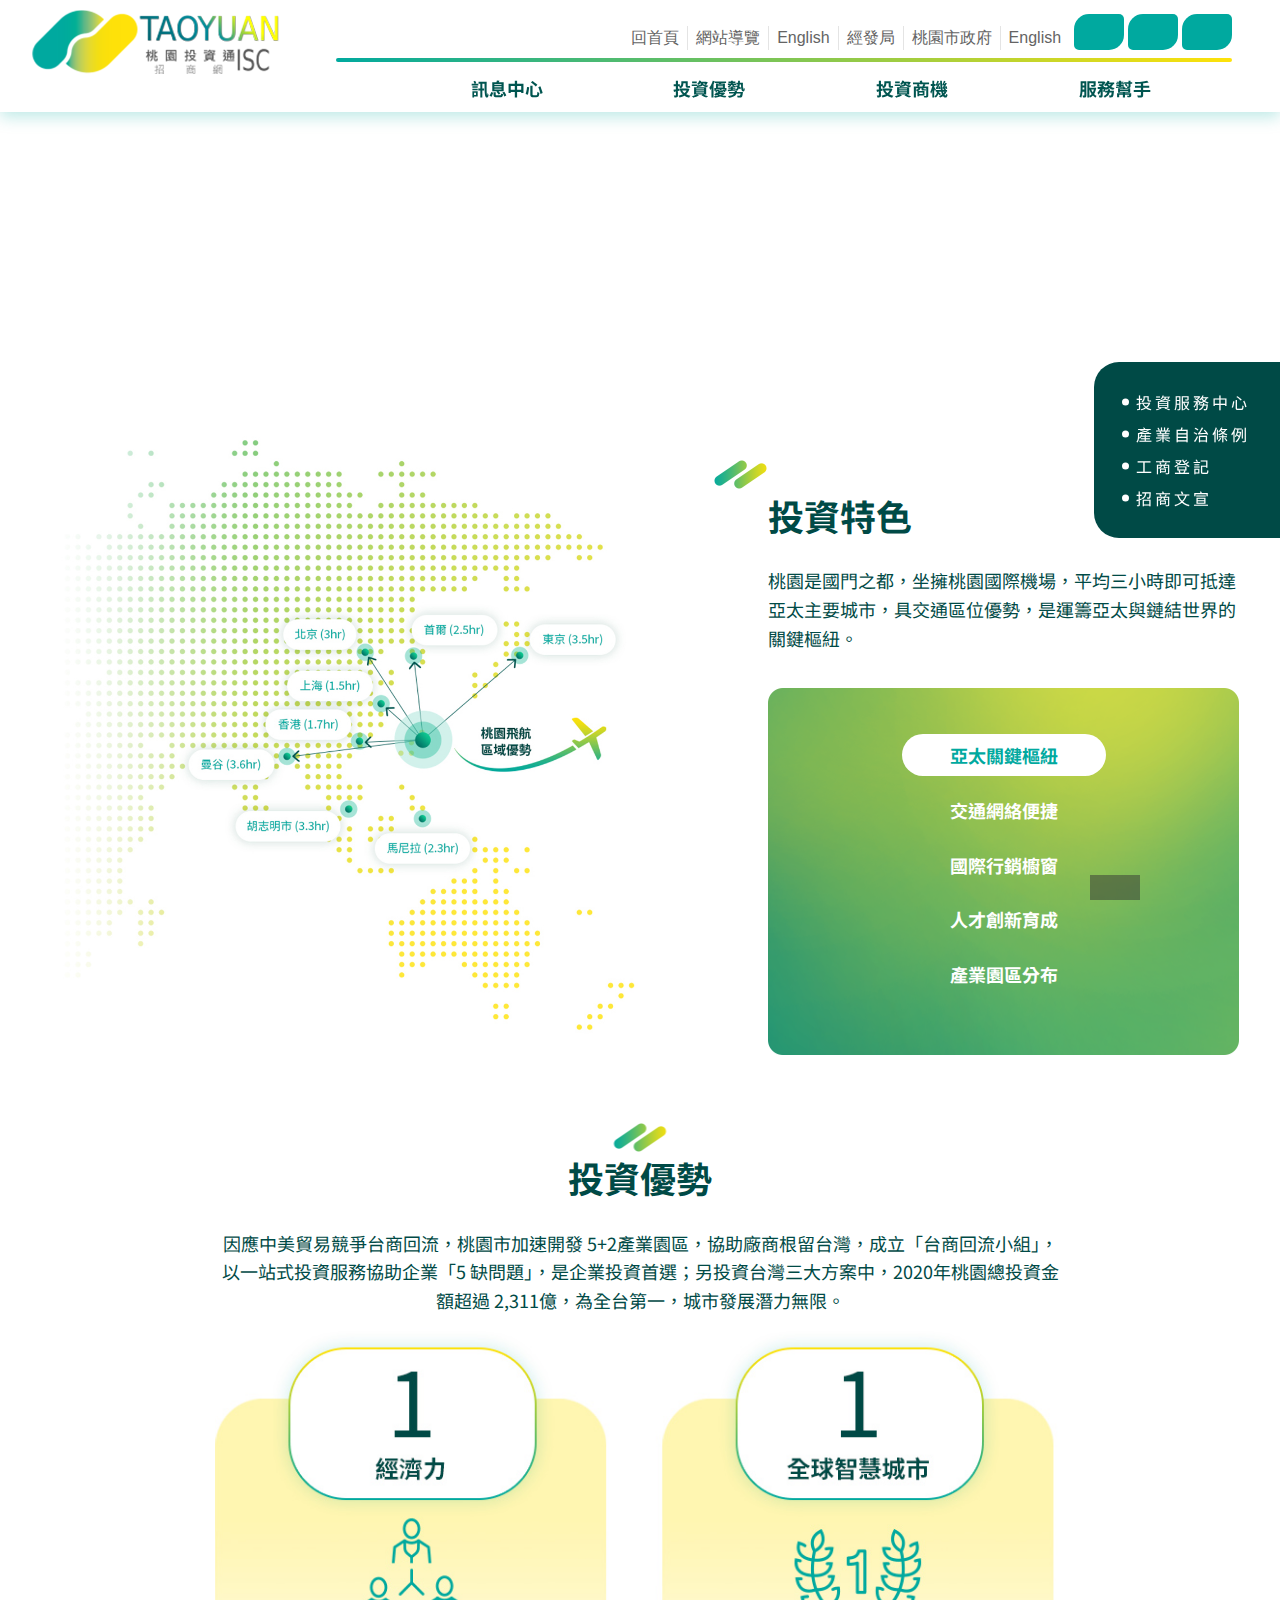
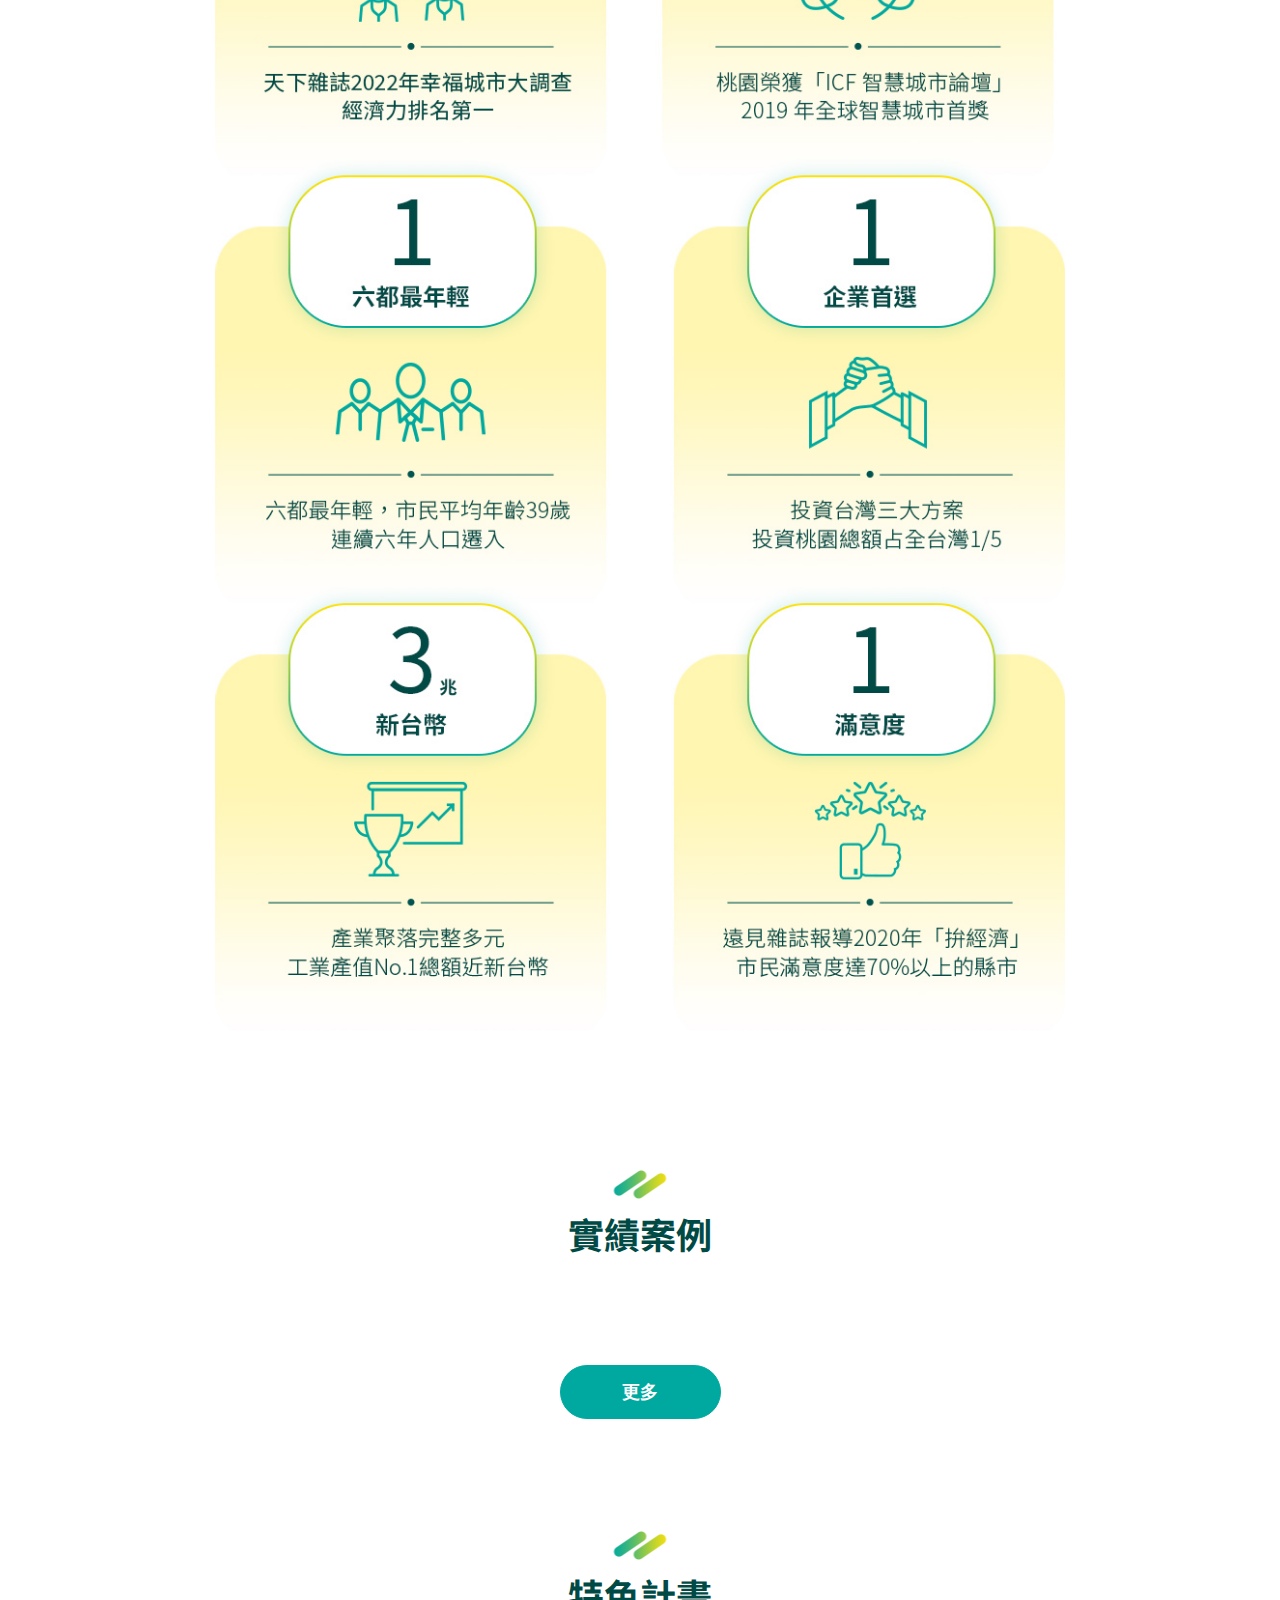
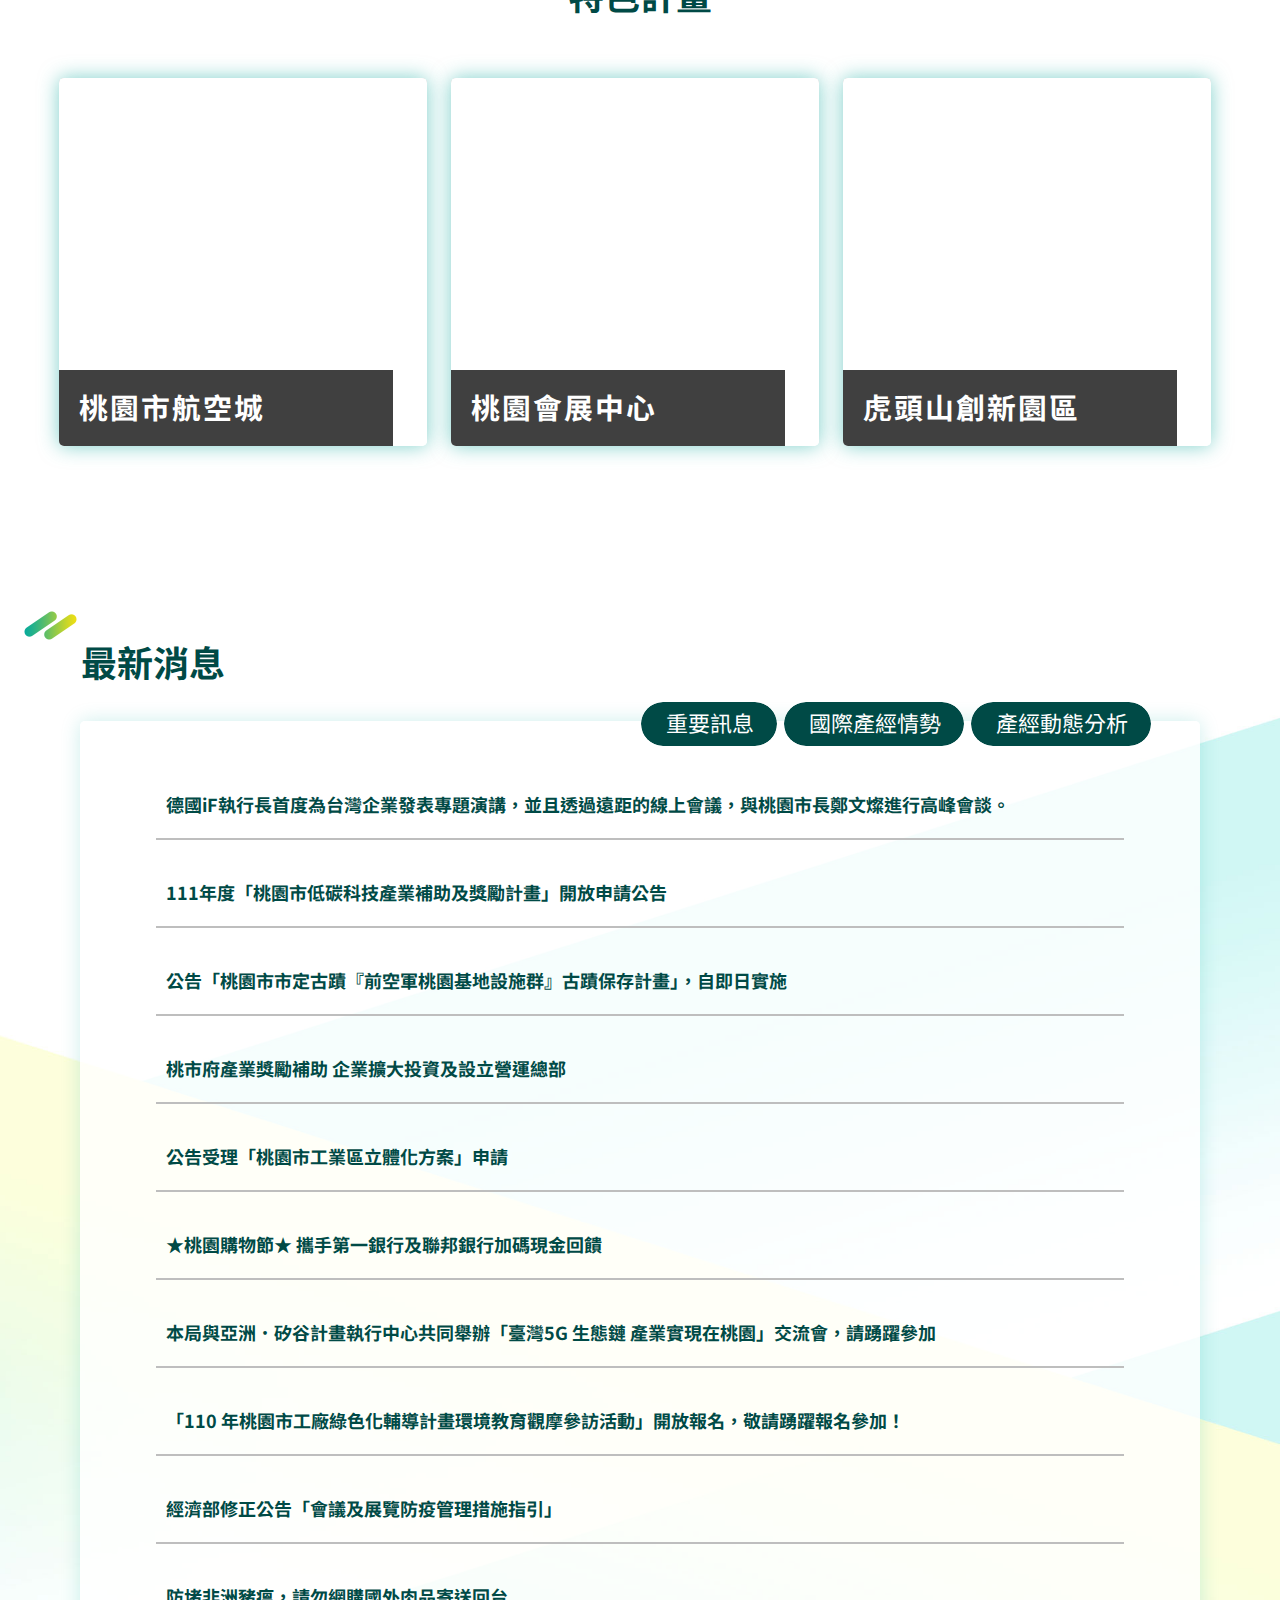
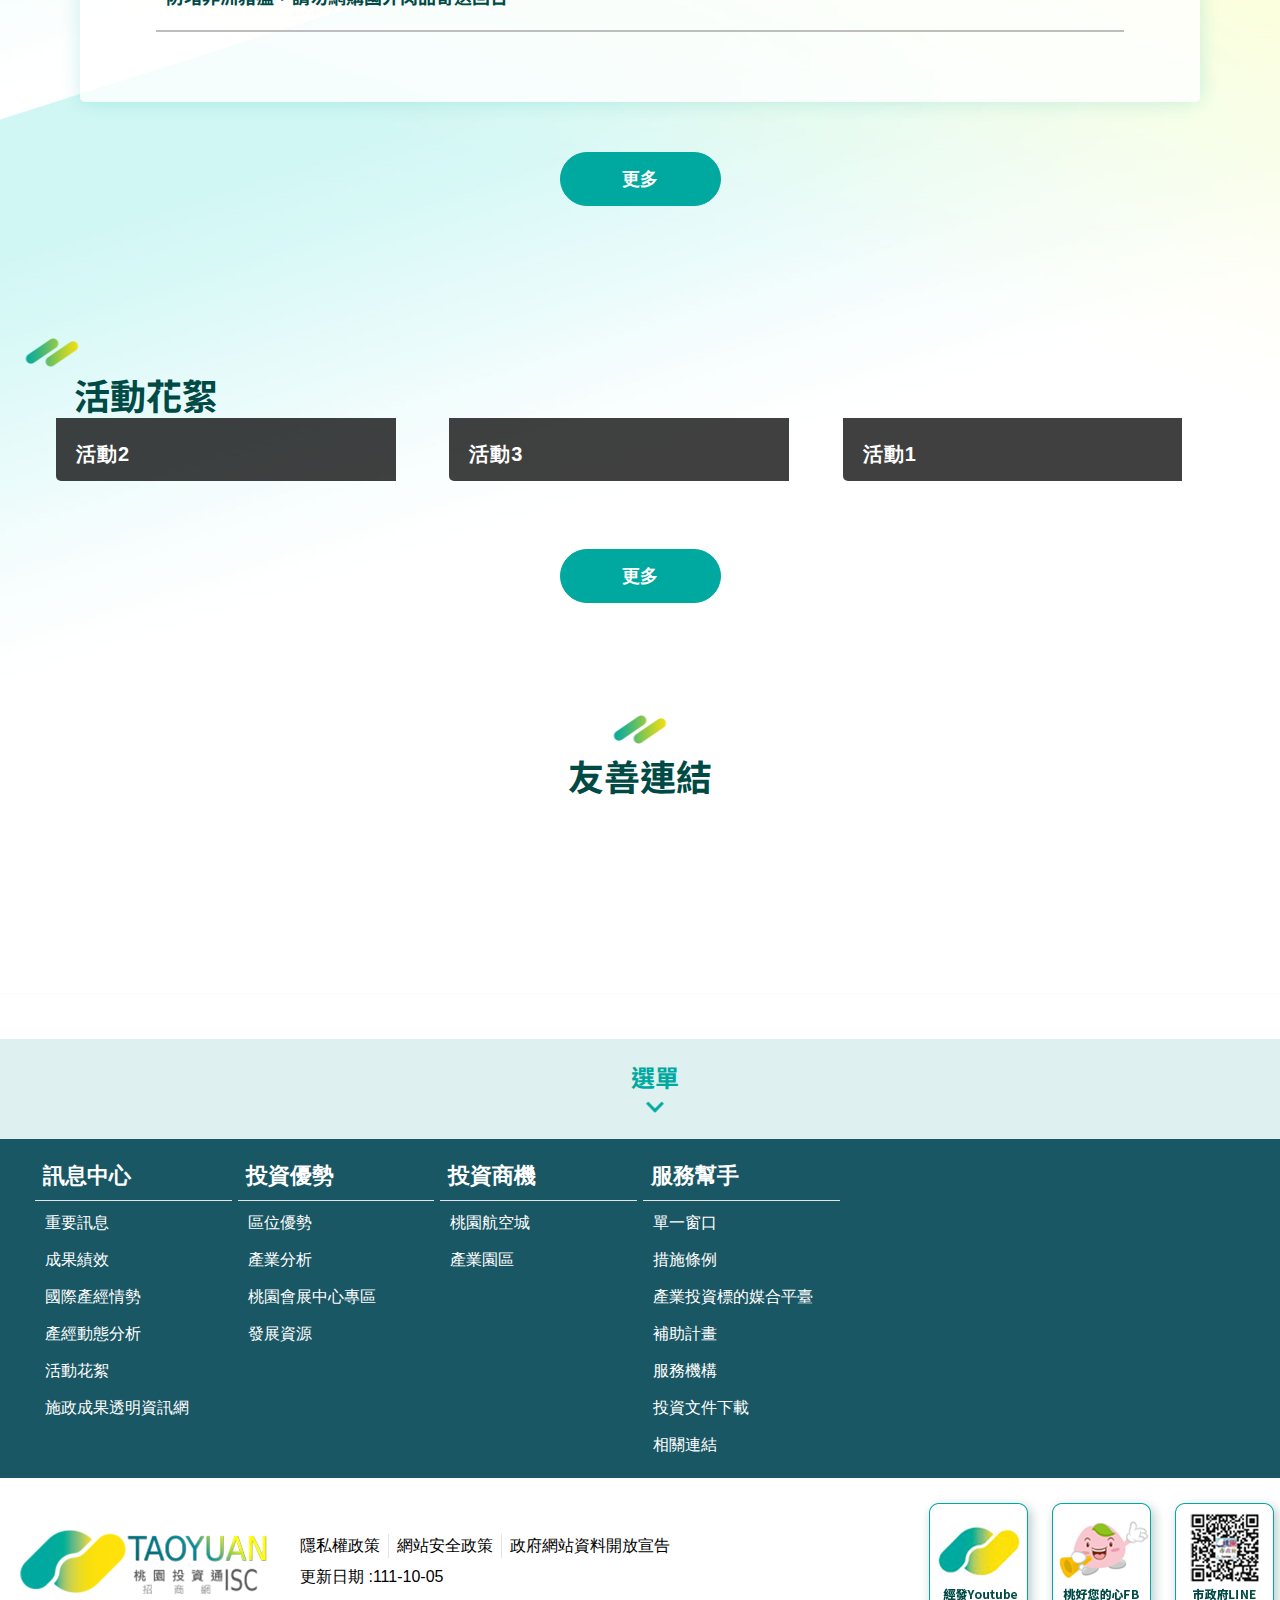
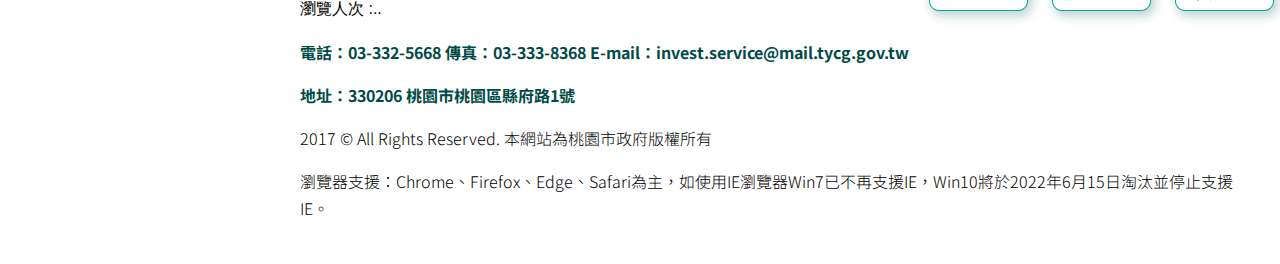
==== commit 4d55a3a5: "en / cn 修改" ====
--- a/index.html
+++ b/index.html
@@ -129,9 +129,9 @@
 </div></div></div></div></div></div></div></div></li><li data-index="2"> <div class="group nav" data-index="2" data-type="3" data-child="1"><div class="in"><div class="hd"><div class="in"><div   data-index="0"  class="headH3"  >		<span  ><a   href="cl.aspx?n=792"      title="投資優勢"   >投資優勢</a></span></div></div></div><div class="ct"><div class="in"> <div class="list-text nav" data-index="1" data-type="0" data-child="1"><div class="in"><div class="ct"><div class="in"><ul data-index="1" data-child="4"><li   data-index="1"  >		<span  ><a   href="cl.aspx?n=3341"      title="區位優勢"   >區位優勢</a></span></li><li   data-index="2"  >		<span  ><a   href="cl.aspx?n=3342"      title="產業分析"   >產業分析</a></span></li><li   data-index="3"  >		<span  ><a   href="cp.aspx?n=829"      title="桃園會展中心專區"   >桃園會展中心專區</a></span></li><li   data-index="4"  >		<span  ><a   href="cl.aspx?n=3343"      title="發展資源"   >發展資源</a></span></li></ul>
 </div></div></div></div></div></div></div></div></li><li data-index="3"> <div class="group nav" data-index="3" data-type="3" data-child="1"><div class="in"><div class="hd"><div class="in"><div   data-index="0"  class="headH3"  >		<span  ><a   href="cl.aspx?n=793"      title="投資商機"   >投資商機</a></span></div></div></div><div class="ct"><div class="in"> <div class="list-text nav" data-index="1" data-type="0" data-child="1"><div class="in"><div class="ct"><div class="in"><ul data-index="1" data-child="2"><li   data-index="1"  >		<span  ><a   href="cp.aspx?n=828"      title="桃園航空城"   >桃園航空城</a></span></li><li   data-index="2"  >		<span  ><a   href="cl.aspx?n=811"      title="產業園區"   >產業園區</a></span></li></ul>
 </div></div></div></div></div></div></div></div></li><li data-index="4"> <div class="group nav" data-index="4" data-type="3" data-child="1"><div class="in"><div class="hd"><div class="in"><div   data-index="0"  class="headH3"  >		<span  ><a   href="cl.aspx?n=794"      title="服務幫手"   >服務幫手</a></span></div></div></div><div class="ct"><div class="in"> <div class="list-text nav" data-index="1" data-type="0" data-child="1"><div class="in"><div class="ct"><div class="in"><ul data-index="1" data-child="7"><li   data-index="1"  >		<span  ><a   href="cl.aspx?n=3344"      title="單一窗口"   >單一窗口</a></span></li><li   data-index="2"  >		<span  ><a   href="cl.aspx?n=3345"      title="措施條例"   >措施條例</a></span></li><li   data-index="3"  >		<span  ><a   href="cp.aspx?n=796"      title="產業投資標的媒合平臺"   >產業投資標的媒合平臺</a></span></li><li   data-index="4"  >		<span  ><a   href="cl.aspx?n=3346"      title="補助計畫"   >補助計畫</a></span></li><li   data-index="5"  >		<span  ><a   href="cl.aspx?n=3348"      title="服務機構"   >服務機構</a></span></li><li   data-index="6"  >		<span  ><a   href="cl.aspx?n=3349"      title="投資文件下載"   >投資文件下載</a></span></li><li   data-index="7"  >		<span  ><a   href="News_Link.aspx?n=801&sms=8162"      title="相關連結"   >相關連結</a></span></li></ul>
-</div></div></div></div></div></div></div></div></li></ul></div></div></div></div> <div class="list-text hot-key-word" data-index="4" data-type="0"><div class="in"><div class="hd"><div class="in"><div   data-index="0"  >		<span  ><a    title="熱門關鍵字"   >熱門關鍵字</a></span></div></div></div><div class="ct"><div class="in"></div></div></div></div> <div class="list-text link" data-index="5" data-type="0" data-child="1"><div class="in"><div class="hd"><div class="in"><div   data-index="0"  >		<span  ><a    title="上方連結"   >上方連結</a></span></div></div></div><div class="ct"><div class="in"><ul data-index="1" data-child="6"><li   data-index="1"  >		<span  ><a   href="Default.aspx"   title="回首頁"   target="_self"   >回首頁</a></span></li><li   data-index="2"  >		<span  ><a   href="SiteMap.aspx"   title="網站導覽"   target="_self"   >網站導覽</a></span></li><li   data-index="3"  >		<span  ><a   href="https://t-invest.tycg.gov.tw/invest-en/"   title="English"   target="_self"   >English</a></span></li><li   data-index="4"  >		<span  ><a   href="https://edb.tycg.gov.tw/"   title="[另開新視窗]經發局"   target="_blank"  rel = "noreferrer noopener"   >經發局</a></span></li><li   data-index="5"  >		<span  ><a   href="https://www.tycg.gov.tw/ch/index.jsp?popflag=Y"   title="[另開新視窗]桃園市政府"   target="_blank"  rel = "noreferrer noopener"   >桃園市政府</a></span></li><li   data-index="6"  >		<span  ><a   href="https://t-invest.tycg.gov.tw/invest-en/"   title="[另開新視窗]English"   target="_blank"  rel = "noreferrer noopener"   >English</a></span></li></ul>
+</div></div></div></div></div></div></div></div></li></ul></div></div></div></div> <div class="list-text hot-key-word" data-index="4" data-type="0"><div class="in"><div class="hd"><div class="in"><div   data-index="0"  >		<span  ><a    title="熱門關鍵字"   >熱門關鍵字</a></span></div></div></div><div class="ct"><div class="in"></div></div></div></div> <div class="list-text link" data-index="5" data-type="0" data-child="1"><div class="in"><div class="hd"><div class="in"><div   data-index="0"  >		<span  ><a    title="上方連結"   >上方連結</a></span></div></div></div><div class="ct"><div class="in"><ul data-index="1" data-child="6"><li   data-index="1"  >		<span  ><a   href="Default.aspx"   title="回首頁"   target="_self"   >回首頁</a></span></li><li   data-index="2"  >		<span  ><a   href="SiteMap.aspx"   title="網站導覽"   target="_self"   >網站導覽</a></span></li><li   data-index="3"  >		<span  ><a   href="./index_en.html"   title="English"   target="_self"   >English</a></span></li><li   data-index="4"  >		<span  ><a   href="https://edb.tycg.gov.tw/"   title="[另開新視窗]經發局"   target="_blank"  rel = "noreferrer noopener"   >經發局</a></span></li><li   data-index="5"  >		<span  ><a   href="https://www.tycg.gov.tw/ch/index.jsp?popflag=Y"   title="[另開新視窗]桃園市政府"   target="_blank"  rel = "noreferrer noopener"   >桃園市政府</a></span></li><li   data-index="6"  >		<span  ><a   href="./index_en.html"   title="[另開新視窗]English"   target="_blank"  rel = "noreferrer noopener"   >English</a></span></li></ul>
 </div></div></div></div> <div class="list-text link" data-index="6" data-type="0" data-child="1"><div class="in"><div class="hd"><div class="in"><div   data-index="0"  >		<span  ><a    title="下方連結"   >下方連結</a></span></div></div></div><div class="ct"><div class="in"><ul data-index="1" data-child="3"><li   data-index="1"  >		<span  ><a   href="https://www.tycg.gov.tw/ch/main.jsp?prg=ap/artsublink.jsp&dataserno=201206230015&maintitle=%E9%9A%B1%E7%A7%81%E6%AC%8A%E6%94%BF%E7%AD%96%E5%8F%8A%E7%B6%B2%E7%AB%99%E8%91%97%E4%BD%9C%E6%AC%8A%E8%81%B2%E6%98%8E"   title="[另開新視窗]隱私權政策"   target="_blank"  rel = "noreferrer noopener"   >隱私權政策</a></span></li><li   data-index="2"  >		<span  ><a   href="https://www.tycg.gov.tw/ch/main.jsp?prg=ap/artsublink.jsp&dataserno=201206230014&maintitle=%E7%B6%B2%E7%AB%99%E5%AE%89%E5%85%A8%E6%94%BF%E7%AD%96"   title="[另開新視窗]網站安全政策"   target="_blank"  rel = "noreferrer noopener"   >網站安全政策</a></span></li><li   data-index="3"  >		<span  ><a   href="https://www.tycg.gov.tw/ch/main.jsp?prg=ap/artsublink.jsp&dataserno=201603290001&maintitle=%e6%94%bf%e5%ba%9c%e7%b6%b2%e7%ab%99%e8%b3%87%e6%96%99%e9%96%8b%e6%94%be%e5%ae%a3%e5%91%8a"   title="[另開新視窗]政府網站資料開放宣告"   target="_blank"  rel = "noreferrer noopener"   >政府網站資料開放宣告</a></span></li></ul>
-</div></div></div></div></div></div></div></div> <div class="group base-extend" data-index="2" data-type="3" data-child="1"><div class="in"><div class="ct"><div class="in"> <div data-func="{&#39;anchor&#39;:{},&#39;scrollToShow&#39;:{}}" class="simple-text btn" data-index="1" data-type="0" data-child="1"><div class="in"><div class="ct"><div class="in"><span><a href="#" title="回最上面[連結]">回最上面</a></span></div></div></div></div></div></div></div></div> <div class="group base-wrapper" data-index="3" data-type="3" data-child="3"><div class="in"><div class="ct"><div class="in"> <div class="group base-header" data-index="1" data-type="3" data-child="1"><div class="in"><div class="ct"><div class="in"> <div class="simple-text accesskey" data-type="0" data-child="1"><div class="in"><div class="ct"><div class="in"><span><a href="#Accesskey_U" id="Accesskey_U" accesskey="U" title="上方選單連結區，此區塊列有本網站的主要連結">:::</a></span></div></div></div></div> <div class="group default info" data-index="1" data-type="3" data-child="1"><div class="in"><div class="ct"><div class="in"> <div class="simple-text major-logo" data-index="1" data-type="0" data-child="1"><div class="in"><div class="ct"><div class="in"><h1><a href="Default.aspx" title="回首頁">桃園投資通招商網</a></h1></div></div></div></div> <div class="group default msg-tool" data-index="1" data-type="3" data-child="1"><div class="in"><div class="ct"><div class="in"> <div class="simple-text accesskey" data-type="0" data-child="1"><div class="in"><div class="ct"><div class="in"><span><a href="#CCMS_Content" title="跳過此子選單列請按[Enter]，繼續則按[Tab]">_</a></span></div></div></div></div> <div class="list-text link" data-index="1" data-type="0" data-child="1"><div class="in"><div class="hd"><div class="in"><div   data-index="0"  >		<span  ><a    title="上方連結"   >上方連結</a></span></div></div></div><div class="ct"><div class="in"><ul data-index="1" data-child="6"><li   data-index="1"  >		<span  ><a   href="Default.aspx"   title="回首頁"   target="_self"   >回首頁</a></span></li><li   data-index="2"  >		<span  ><a   href="SiteMap.aspx"   title="網站導覽"   target="_self"   >網站導覽</a></span></li><li   data-index="3"  >		<span  ><a   href="https://t-invest.tycg.gov.tw/invest-en/"   title="English"   target="_self"   >English</a></span></li><li   data-index="4"  >		<span  ><a   href="https://edb.tycg.gov.tw/"   title="[另開新視窗]經發局"   target="_blank"  rel = "noreferrer noopener"   >經發局</a></span></li><li   data-index="5"  >		<span  ><a   href="https://www.tycg.gov.tw/ch/index.jsp?popflag=Y"   title="[另開新視窗]桃園市政府"   target="_blank"  rel = "noreferrer noopener"   >桃園市政府</a></span></li><li   data-index="6"  >		<span  ><a   href="https://t-invest.tycg.gov.tw/invest-en/"   title="[另開新視窗]English"   target="_blank"  rel = "noreferrer noopener"   >English</a></span></li></ul>
+</div></div></div></div></div></div></div></div> <div class="group base-extend" data-index="2" data-type="3" data-child="1"><div class="in"><div class="ct"><div class="in"> <div data-func="{&#39;anchor&#39;:{},&#39;scrollToShow&#39;:{}}" class="simple-text btn" data-index="1" data-type="0" data-child="1"><div class="in"><div class="ct"><div class="in"><span><a href="#" title="回最上面[連結]">回最上面</a></span></div></div></div></div></div></div></div></div> <div class="group base-wrapper" data-index="3" data-type="3" data-child="3"><div class="in"><div class="ct"><div class="in"> <div class="group base-header" data-index="1" data-type="3" data-child="1"><div class="in"><div class="ct"><div class="in"> <div class="simple-text accesskey" data-type="0" data-child="1"><div class="in"><div class="ct"><div class="in"><span><a href="#Accesskey_U" id="Accesskey_U" accesskey="U" title="上方選單連結區，此區塊列有本網站的主要連結">:::</a></span></div></div></div></div> <div class="group default info" data-index="1" data-type="3" data-child="1"><div class="in"><div class="ct"><div class="in"> <div class="simple-text major-logo" data-index="1" data-type="0" data-child="1"><div class="in"><div class="ct"><div class="in"><h1><a href="Default.aspx" title="回首頁">桃園投資通招商網</a></h1></div></div></div></div> <div class="group default msg-tool" data-index="1" data-type="3" data-child="1"><div class="in"><div class="ct"><div class="in"> <div class="simple-text accesskey" data-type="0" data-child="1"><div class="in"><div class="ct"><div class="in"><span><a href="#CCMS_Content" title="跳過此子選單列請按[Enter]，繼續則按[Tab]">_</a></span></div></div></div></div> <div class="list-text link" data-index="1" data-type="0" data-child="1"><div class="in"><div class="hd"><div class="in"><div   data-index="0"  >		<span  ><a    title="上方連結"   >上方連結</a></span></div></div></div><div class="ct"><div class="in"><ul data-index="1" data-child="6"><li   data-index="1"  >		<span  ><a   href="Default.aspx"   title="回首頁"   target="_self"   >回首頁</a></span></li><li   data-index="2"  >		<span  ><a   href="SiteMap.aspx"   title="網站導覽"   target="_self"   >網站導覽</a></span></li><li   data-index="3"  >		<span  ><a   href="./index_en.html"   title="English"   target="_self"   >English</a></span></li><li   data-index="4"  >		<span  ><a   href="https://edb.tycg.gov.tw/"   title="[另開新視窗]經發局"   target="_blank"  rel = "noreferrer noopener"   >經發局</a></span></li><li   data-index="5"  >		<span  ><a   href="https://www.tycg.gov.tw/ch/index.jsp?popflag=Y"   title="[另開新視窗]桃園市政府"   target="_blank"  rel = "noreferrer noopener"   >桃園市政府</a></span></li><li   data-index="6"  >		<span  ><a   href="./index_en.html"   title="[另開新視窗]English"   target="_blank"  rel = "noreferrer noopener"   >English</a></span></li></ul>
 </div></div></div></div> <div class="list-text font-size" data-func="{&#39;fontSize&#39;:{}}" data-index="2" data-type="0" data-child="1"><div class="in"><div class="hd"><div class="in"><div   data-index="0"  >		<span  ><a   href="#"   title="字級"   >字級</a></span></div></div></div><div class="ct"><div class="in"><ul data-index="1" data-child="3"><li   data-index="1"  class="small"  >		<span  ><a   href="#"   title="小"   >小</a></span></li><li   data-index="2"  class="medium"  >		<span  ><a   href="#"   title="中"   >中</a></span></li><li   data-index="3"  class="large"  >		<span  ><a   href="#"   title="大"   >大</a></span></li></ul>
 </div></div></div></div> <div class="list-text share" data-index="3" data-type="0" data-child="1"><div class="in"><div class="hd"><div class="in"><div   data-index="0"  >		<span  ><a   href="#"   title="分享"   >分享</a></span></div></div></div><div class="ct"><div class="in"><ul data-index="1" data-child="5"><li   data-index="1"  class="facebook"  >		<span  ><a   href="javascript: void(window.open('https://www.facebook.com/share.php?u='.concat(encodeURIComponent(location.href)) ));"   title="Share to Facebook[另開新視窗]"   target="_self"   >Facebook</a></span></li><li   data-index="2"  class="plurk"  >		<span  ><a   href="javascript: void(window.open('https://www.plurk.com/?qualifier=shares&status='.concat(encodeURIComponent(location.href)) ));"   title="Share toPlurk[另開新視窗]"   target="_self"   >Plurk</a></span></li><li   data-index="3"  class="twitter"  >		<span  ><a   href="javascript: void(window.open('https://twitter.com/home/?status='.concat(encodeURIComponent(document.title)) .concat(' ') .concat(encodeURIComponent(location.href))));"   title="Share to twitter[另開新視窗]"   target="_self"   >Twitter</a></span></li><li   data-index="4"  class="line"  >		<span  ><a   href="javascript: void(window.open('https://line.naver.jp/R/msg/text/?'.concat(encodeURIComponent(location.href)) ));"   title="Share to line[另開新視窗]"   target="_self"   >line</a></span></li><li   data-index="5"  class="email"  >		<span  ><a   href="javascript:  void(window.open('mailto:?subject=' + encodeURIComponent(document.title) + '&amp;body=' +  encodeURIComponent(document.URL)));"   title="Share to email[另開新視窗]"   target="_self"   >Email</a></span></li></ul>
 </div></div></div></div> <div class="group default search-tool" data-func="{&#39;toggleBtn&#39;:{}}" data-index="1" data-type="3"><div class="in"><div class="hd"><div class="in"><div   data-index="0"  class="headH3"  >		<span  ><a    title="搜尋"   >搜尋</a></span></div></div></div><div class="ct"><div class="in"> <div class="area-form search" data-func="{&#39;showDataList&#39;:{}}" data-index="1" data-type="0" data-child="1"><div class="in"><div class="hd"><div class="in"><div   data-index="0"  >		<span  ><a   href="javascript:void(0)"   title="搜尋"   target="_self"   >搜尋</a></span></div></div></div><div class="ct"><div class="in"><div class="fieldset">
@@ -160,7 +160,7 @@
 </div></div></div></div></div></div></div></div></li><li data-index="3"> <div id="Group_739_dodmAptWKM" data-Margin_right="" data-sort="" data-bgColor="" data-AddParentGroup="" data-GroupSN="739" data-WidthDeskTop="" data-anchor="" data-tabType="3" class="group nav" data-index="3" data-Margin_DefaultSetting="false" data-type="3" data-bgClass="" data-WidthMobile="" data-groupname="" data-WidthPad="" data-Margin_left="" data-MenuWidth="" data-isgroup="true" data-Margin_bottom="" data-child="1" data-Margin_Top=""><div class="in"><div class="hd"><div class="in"><div   data-index="0"  class="headH3"  >		<span  ><a   href="cl.aspx?n=793"      title="投資商機"   >投資商機</a></span></div></div></div><div class="ct"><div class="in"> <div id="Group_740_YqrVKQiBLc" data-SitesModuleSN="75" data-Margin_right="" data-sort="2" data-bgColor="" data-AddParentGroup="" data-GroupSN="740" data-WidthDeskTop="" data-anchor="" data-tabType="0" class="list-text nav" data-index="1" data-Margin_DefaultSetting="false" data-type="0" data-bgClass="" data-WidthMobile="" data-groupname="" data-WidthPad="" data-Margin_left="" data-MenuWidth="" data-isgroup="true" data-setLen="0" data-Margin_bottom="" data-child="1" data-Margin_Top=""><div class="in"><div class="ct"><div class="in"><ul data-index="1" data-child="2"><li   data-index="1"  >		<span  ><a   href="cp.aspx?n=828"      title="桃園航空城"   >桃園航空城</a></span></li><li   data-index="2"  >		<span  ><a   href="cl.aspx?n=811"      title="產業園區"   >產業園區</a></span></li></ul>
 </div></div></div></div></div></div></div></div></li><li data-index="4"> <div id="Group_741_PcErRYNChU" data-Margin_right="" data-sort="" data-bgColor="" data-AddParentGroup="" data-GroupSN="741" data-WidthDeskTop="" data-anchor="" data-tabType="3" class="group nav" data-index="4" data-Margin_DefaultSetting="false" data-type="3" data-bgClass="" data-WidthMobile="" data-groupname="" data-WidthPad="" data-Margin_left="" data-MenuWidth="" data-isgroup="true" data-Margin_bottom="" data-child="1" data-Margin_Top=""><div class="in"><div class="hd"><div class="in"><div   data-index="0"  class="headH3"  >		<span  ><a   href="cl.aspx?n=794"      title="服務幫手"   >服務幫手</a></span></div></div></div><div class="ct"><div class="in"> <div id="Group_742_saakHQFDmo" data-SitesModuleSN="75" data-Margin_right="" data-sort="2" data-bgColor="" data-AddParentGroup="" data-GroupSN="742" data-WidthDeskTop="" data-anchor="" data-tabType="0" class="list-text nav" data-index="1" data-Margin_DefaultSetting="false" data-type="0" data-bgClass="" data-WidthMobile="" data-groupname="" data-WidthPad="" data-Margin_left="" data-MenuWidth="" data-isgroup="true" data-setLen="0" data-Margin_bottom="" data-child="1" data-Margin_Top=""><div class="in"><div class="ct"><div class="in"><ul data-index="1" data-child="7"><li   data-index="1"  >		<span  ><a   href="cl.aspx?n=3344"      title="單一窗口"   >單一窗口</a></span></li><li   data-index="2"  >		<span  ><a   href="cl.aspx?n=3345"      title="措施條例"   >措施條例</a></span></li><li   data-index="3"  >		<span  ><a   href="cp.aspx?n=796"      title="產業投資標的媒合平臺"   >產業投資標的媒合平臺</a></span></li><li   data-index="4"  >		<span  ><a   href="cl.aspx?n=3346"      title="補助計畫"   >補助計畫</a></span></li><li   data-index="5"  >		<span  ><a   href="cl.aspx?n=3348"      title="服務機構"   >服務機構</a></span></li><li   data-index="6"  >		<span  ><a   href="cl.aspx?n=3349"      title="投資文件下載"   >投資文件下載</a></span></li><li   data-index="7"  >		<span  ><a   href="News_Link.aspx?n=801&sms=8162"      title="相關連結"   >相關連結</a></span></li></ul>
 </div></div></div></div></div></div></div></div></li></ul></div></div></div></div></div></div></div></div> <div id="base-content" class="group base-content" data-index="2" data-type="3" data-child="1"><div class="in"><div class="ct"><div class="in"> <div id="Group_28378_rYpennhqqP" data-Margin_right="" data-sort="" data-bgColor="" data-AddParentGroup="" data-GroupSN="28378" data-WidthDeskTop="" data-anchor="" data-tabType="3" class="group base-module-area" data-Margin_DefaultSetting="false" data-type="3" data-bgClass="" data-WidthMobile="" data-groupname="" data-WidthPad="" data-Margin_left="" data-MenuWidth="" data-isgroup="true" data-Margin_bottom="" data-child="2" data-Margin_Top=""><div class="in"><div class="ct"><div class="in"> <div class="simple-text accesskey" data-type="0" data-child="1"><div class="in"><div class="ct"><div class="in"><span><a href="#Accesskey_C" id="Accesskey_C" accesskey="C" title="中間主要內容區，此區塊呈現網頁的網頁內容">:::</a></span></div></div></div></div> <div id="Group_28379_iwxhMTDeeo" data-index="1" data-SitesModuleSN="67" data-Margin_right="0" data-sort="2" data-bgColor="#0000ffff" data-AddParentGroup="False" data-GroupSN="28379" data-WidthDeskTop="0" data-anchor="" data-tabType="0" class="group-list major-slider" data-func="{&#39;picSlider&#39;:{&#39;auto&#39;:true,&#39;delay&#39;:2000,&#39;speed&#39;:1500,&#39;animateType&#39;:0,&#39;sliderType&#39;:0,&#39;sliceLeng&#39;:10}}" data-Margin_DefaultSetting="false" data-type="4" data-bgClass="" data-WidthMobile="0" data-groupname="" data-WidthPad="0" data-Margin_left="0" data-MenuWidth="" data-isgroup="true" data-setLen="0" data-Margin_bottom="0" data-child="1" data-Margin_Top="0"><div class="in"><div class="ct"><div class="in"><ul data-index="1" data-child="1"><li data-index="1"> <div class="simple-pic default" data-index="1" data-type="0" data-child="1"><div class="in"><div class="ct"><div class="in">		<span style="background-image: url('https://ws.tycg.gov.tw/001/Upload/18/relpic/8479/241081/a5deea2a-ea1b-4446-8def-09df8b042956.jpg');" ><a   href="#"   title="[另開新視窗]桃園投資通"   ><img src="https://ws.tycg.gov.tw/001/Upload/18/relpic/8479/241081/a5deea2a-ea1b-4446-8def-09df8b042956.jpg" alt="桃園投資通"  /></a></span></div></div></div></div></li></ul></div></div></div></div> <div id="Group_28380_ijgfXrnRVi" data-Margin_right="" data-sort="4" data-bgColor="" data-AddParentGroup="" data-GroupSN="28380" data-WidthDeskTop="" data-anchor="" data-tabType="1" class="group default" data-index="2" data-Margin_DefaultSetting="false" data-type="1" data-bgClass="" data-WidthMobile="" data-groupname="" data-WidthPad="" data-Margin_left="" data-MenuWidth="" data-isgroup="true" data-Margin_bottom="" data-child="2" data-Margin_Top=""><div class="in"><div class="ct"><div class="in"> <div id="Group_28381_UwhymYhfGG" data-SitesModuleSN="79" data-Margin_right="0" data-sort="2" data-bgColor="#0000ffff" data-AddParentGroup="False" data-GroupSN="28381" data-WidthDeskTop="20" data-anchor="" data-tabType="0" class="list-text minor-nav" data-index="1" data-Margin_DefaultSetting="false" data-type="0" data-bgClass="" data-WidthMobile="0" data-groupname="" data-WidthPad="0" data-Margin_left="0" data-MenuWidth="" data-isgroup="true" data-setLen="0" data-Margin_bottom="0" data-child="1" data-Margin_Top="0"><div class="in"><div class="hd"><div class="in"><h2   data-index="0"  >		<span  ><a    title="側選單"   >側選單</a></span></h2></div></div><div class="ct"><div class="in"><ul data-index="1" data-child="4"><li   data-index="1"  >		<span  ><a   href="https://t-invest.tycg.gov.tw/cp.aspx?n=3724"      title="投資服務中心"   >投資服務中心</a></span></li><li   data-index="2"  >		<span  ><a   href="https://t-invest.tycg.gov.tw/cp.aspx?n=845"      title="產業自治條例"   >產業自治條例</a></span></li><li   data-index="3"  >		<span  ><a   href="https://t-invest.tycg.gov.tw/News.aspx?n=867&sms=8173"      title="工商登記"   >工商登記</a></span></li><li   data-index="4"  >		<span  ><a   href="https://t-invest.tycg.gov.tw/cl.aspx?n=797"      title="招商文宣"   >招商文宣</a></span></li></ul>
-</div></div></div></div> <div id="Group_28382_VtSHXuJJfW" data-Margin_right="0" data-sort="4" data-bgColor="#0000ffff" data-AddParentGroup="False" data-GroupSN="28382" data-WidthDeskTop="80" data-anchor="" data-tabType="3" class="group default" data-index="2" data-Margin_DefaultSetting="false" data-type="3" data-bgClass="" data-WidthMobile="0" data-groupname="" data-WidthPad="0" data-Margin_left="0" data-MenuWidth="" data-isgroup="true" data-Margin_bottom="0" data-child="2" data-Margin_Top="0"><div class="in"><div class="ct"><div class="in"> <div id="Group_28383_GsaKDMTetk" data-Margin_right="0" data-sort="2" data-bgColor="#0000ffff" data-AddParentGroup="False" data-GroupSN="28383" data-WidthDeskTop="0" data-anchor="" data-tabType="3" class="group default index-ct" data-index="1" data-Margin_DefaultSetting="false" data-type="3" data-bgClass="index-ct" data-WidthMobile="0" data-groupname="" data-WidthPad="0" data-Margin_left="0" data-MenuWidth="" data-isgroup="true" data-Margin_bottom="0" data-child="6" data-Margin_Top="0"><div class="in"><div class="ct"><div class="in"> <div id="Group_28384_rAScxEsBfS" data-index="1" data-SitesModuleSN="67" data-Margin_right="0" data-sort="2" data-bgColor="#0000ffff" data-AddParentGroup="False" data-GroupSN="28384" data-WidthDeskTop="0" data-anchor="" data-tabType="0" class="group-list major-slider" data-func="{&#39;picSlider&#39;:{&#39;auto&#39;:true,&#39;delay&#39;:2000,&#39;speed&#39;:1500,&#39;animateType&#39;:0,&#39;sliderType&#39;:0,&#39;sliceLeng&#39;:10}}" data-Margin_DefaultSetting="false" data-type="4" data-bgClass="" data-WidthMobile="0" data-groupname="" data-WidthPad="0" data-Margin_left="0" data-MenuWidth="" data-isgroup="true" data-setLen="0" data-Margin_bottom="0" data-child="1" data-Margin_Top="0"><div class="in"><div class="ct"><div class="in"><ul data-index="1" data-child="1"><li data-index="1"> <div class="simple-pic default" data-index="1" data-type="0" data-child="1"><div class="in"><div class="ct"><div class="in">		<span style="background-image: url('https://ws.tycg.gov.tw/001/Upload/18/relpic/9874/241720/328917ad-35fb-4a73-96c8-437e4dd1f566.png');" ><a   href="News_Content.aspx?n=3723&s=241720"   title="年度招商成果"   ><img src="https://ws.tycg.gov.tw/001/Upload/18/relpic/9874/241720/328917ad-35fb-4a73-96c8-437e4dd1f566.png" alt="年度招商成果"  /></a></span></div></div></div></div></li></ul></div></div></div></div> <div id="Group_28385_kqIHMIhxfC" data-SitesModuleSN="6" data-Margin_right="0" data-sort="4" data-bgColor="#0000ffff" data-AddParentGroup="False" data-GroupSN="28385" data-WidthDeskTop="0" data-anchor="" data-tabType="0" class="area-editor default" data-index="2" data-Margin_DefaultSetting="false" data-type="0" data-bgClass="" data-WidthMobile="0" data-groupname="" data-WidthPad="0" data-Margin_left="0" data-MenuWidth="" data-isgroup="true" data-setLen="0" data-Margin_bottom="0" data-child="1" data-Margin_Top="0"><div class="in"><div class="ct"><div class="in"><div class="characteristic"><div class="characteristic_l"><ul><li class="active"><img src="images/202_image.jpg" alt="" class="show_pc fr-fic fr-dii">&nbsp;<img src="images/202_image_mb.png" alt="" class="show_mo fr-fic fr-dii"></li><li><img src="images/a1.jpg" class="show_pc fr-fic fr-dii">&nbsp;<img src="images/a1_mb.jpg" alt="" class="show_mo fr-fic fr-dii"></li><li><img src="images/a2.jpg" class="show_pc fr-fic fr-dii">&nbsp;<img src="images/a2_mb.jpg" alt="" class="show_mo fr-fic fr-dii"></li><li><img src="images/a3.jpg" class="show_pc fr-fic fr-dii">&nbsp;<img src="images/a3_mb.jpg" alt="" class="show_mo fr-fic fr-dii"></li><li><img src="images/a4.jpg" class="show_pc fr-fic fr-dii">&nbsp;<img src="images/a4_mb.jpg" alt="" class="show_mo fr-fic fr-dii"></li></ul></div><div class="characteristic_r"><div class="characteristic_box"><h2 class="title">投資特色</h2><div class="intro">桃園是國門之都，坐擁桃園國際機場，平均三小時即可抵達亞太主要城市，具交通區位優勢，是運籌亞太與鏈結世界的關鍵樞紐。</div><div class="top_menu"><ul><li class="active"><div class="chara_butttom">亞太關鍵樞紐</div></li><li><div class="chara_butttom">交通網絡便捷</div></li><li><div class="chara_butttom">國際行銷櫥窗</div></li><li><div class="chara_butttom">人才創新育成</div></li><li><div class="chara_butttom">產業園區分布</div></li></ul></div></div></div></div></div></div></div></div> <div id="Group_28386_LgHNNyWUKS" data-Margin_right="" data-sort="6" data-bgColor="" data-AddParentGroup="" data-GroupSN="28386" data-WidthDeskTop="" data-anchor="" data-tabType="3" class="group default" data-index="3" data-Margin_DefaultSetting="false" data-type="3" data-bgClass="" data-WidthMobile="" data-groupname="" data-WidthPad="" data-Margin_left="" data-MenuWidth="" data-isgroup="true" data-Margin_bottom="" data-child="1" data-Margin_Top=""><div class="in"><div class="ct"><div class="in"> <div id="Group_28387_kBDrINCfPv" data-SitesModuleSN="6" data-Margin_right="0" data-sort="2" data-bgColor="#0000ffff" data-AddParentGroup="False" data-GroupSN="28387" data-WidthDeskTop="0" data-anchor="" data-tabType="0" class="area-editor default" data-index="1" data-Margin_DefaultSetting="false" data-type="0" data-bgClass="" data-WidthMobile="0" data-groupname="" data-WidthPad="0" data-Margin_left="0" data-MenuWidth="" data-isgroup="true" data-setLen="0" data-Margin_bottom="0" data-child="1" data-Margin_Top="0"><div class="in"><div class="ct"><div class="in"><div class="advantage"><h2 class="title">投資優勢</h2><div class="intro">因應中美貿易競爭台商回流，桃園市加速開發 5+2產業園區，協助廠商根留台灣，成立「台商回流小組」，以一站式投資服務協助企業「5 缺問題」，是企業投資首選；另投資台灣三大方案中，2020年桃園總投資金額超過 2,311億，為全台第一，城市發展潛力無限。</div><img src="images/01_TAOYUAN_index_07.jpg" alt="" class="fr-fic fr-dii"></div></div></div></div></div></div></div></div></div> <div id="Group_28388_uENTniccvx" data-index="4" data-SitesModuleSN="67" data-Margin_right="0" data-sort="8" data-bgColor="#0000ffff" data-AddParentGroup="False" data-GroupSN="28388" data-WidthDeskTop="0" data-anchor="" data-tabType="0" class="group-list major-slider" data-func="{&#39;picSlider&#39;:{&#39;auto&#39;:true,&#39;delay&#39;:2000,&#39;speed&#39;:1500,&#39;animateType&#39;:0,&#39;sliderType&#39;:0,&#39;sliceLeng&#39;:10}}" data-Margin_DefaultSetting="false" data-type="4" data-bgClass="" data-WidthMobile="0" data-groupname="" data-WidthPad="0" data-Margin_left="0" data-MenuWidth="" data-isgroup="true" data-setLen="0" data-Margin_bottom="0" data-child="1" data-Margin_Top="0"><div class="in"><div class="hd"><div class="in"><h2   data-index="0"  >		<span  ><a    title="實績案例"   >實績案例</a></span></h2></div></div><div class="ct"><div class="in"><ul data-index="1" data-child="1"><li data-index="1"> <div class="simple-pic default" data-index="1" data-type="0" data-child="1"><div class="in"><div class="ct"><div class="in">		<span style="background-image: url('https://ws.tycg.gov.tw/001/Upload/18/relpic/9748/241084/4dec67dd-7d71-4021-b807-53090c004346.jpg');" ><a   href="#"   title="01"   ><img src="https://ws.tycg.gov.tw/001/Upload/18/relpic/9748/241084/4dec67dd-7d71-4021-b807-53090c004346.jpg" alt="01"  /></a></span></div></div></div></div></li></ul></div></div><div class="ft"><div class="in"><ul data-index="1" data-child="1"><li   data-index="1"  class="more"  >		<span  ><a   href="News_Link.aspx?n=3561&sms=9748"   title="更多實績案例"   target="_self"   >更多</a></span></li></ul>
+</div></div></div></div> <div id="Group_28382_VtSHXuJJfW" data-Margin_right="0" data-sort="4" data-bgColor="#0000ffff" data-AddParentGroup="False" data-GroupSN="28382" data-WidthDeskTop="80" data-anchor="" data-tabType="3" class="group default" data-index="2" data-Margin_DefaultSetting="false" data-type="3" data-bgClass="" data-WidthMobile="0" data-groupname="" data-WidthPad="0" data-Margin_left="0" data-MenuWidth="" data-isgroup="true" data-Margin_bottom="0" data-child="2" data-Margin_Top="0"><div class="in"><div class="ct"><div class="in"> <div id="Group_28383_GsaKDMTetk" data-Margin_right="0" data-sort="2" data-bgColor="#0000ffff" data-AddParentGroup="False" data-GroupSN="28383" data-WidthDeskTop="0" data-anchor="" data-tabType="3" class="group default index-ct" data-index="1" data-Margin_DefaultSetting="false" data-type="3" data-bgClass="index-ct" data-WidthMobile="0" data-groupname="" data-WidthPad="0" data-Margin_left="0" data-MenuWidth="" data-isgroup="true" data-Margin_bottom="0" data-child="6" data-Margin_Top="0"><div class="in"><div class="ct"><div class="in"> <div id="Group_28384_rAScxEsBfS" data-index="1" data-SitesModuleSN="67" data-Margin_right="0" data-sort="2" data-bgColor="#0000ffff" data-AddParentGroup="False" data-GroupSN="28384" data-WidthDeskTop="0" data-anchor="" data-tabType="0" class="group-list major-slider" data-func="{&#39;picSlider&#39;:{&#39;auto&#39;:true,&#39;delay&#39;:2000,&#39;speed&#39;:1500,&#39;animateType&#39;:0,&#39;sliderType&#39;:0,&#39;sliceLeng&#39;:10}}" data-Margin_DefaultSetting="false" data-type="4" data-bgClass="" data-WidthMobile="0" data-groupname="" data-WidthPad="0" data-Margin_left="0" data-MenuWidth="" data-isgroup="true" data-setLen="0" data-Margin_bottom="0" data-child="1" data-Margin_Top="0"><div class="in"><div class="ct"><div class="in"><ul data-index="1" data-child="1"><li data-index="1"> <div class="simple-pic default" data-index="1" data-type="0" data-child="1"><div class="in"><div class="ct"><div class="in">		<span style="background-image: url('https://ws.tycg.gov.tw/001/Upload/18/relpic/9874/241720/328917ad-35fb-4a73-96c8-437e4dd1f566.png');" ><a   href="News_Content.aspx?n=3723&s=241720"   title="年度招商成果"   ><img src="https://ws.tycg.gov.tw/001/Upload/18/relpic/9874/241720/328917ad-35fb-4a73-96c8-437e4dd1f566.png" alt="年度招商成果"  /></a></span></div></div></div></div></li></ul></div></div></div></div> <div id="Group_28385_kqIHMIhxfC" data-SitesModuleSN="6" data-Margin_right="0" data-sort="4" data-bgColor="#0000ffff" data-AddParentGroup="False" data-GroupSN="28385" data-WidthDeskTop="0" data-anchor="" data-tabType="0" class="area-editor default" data-index="2" data-Margin_DefaultSetting="false" data-type="0" data-bgClass="" data-WidthMobile="0" data-groupname="" data-WidthPad="0" data-Margin_left="0" data-MenuWidth="" data-isgroup="true" data-setLen="0" data-Margin_bottom="0" data-child="1" data-Margin_Top="0"><div class="in"><div class="ct"><div class="in"><div class="characteristic"><div class="characteristic_l"><ul><li class="active"><img src="images/202_image.jpg" alt="" class="show_pc fr-fic fr-dii">&nbsp;<img src="images/202_image_mb.png" alt="" class="show_mo fr-fic fr-dii"></li><li><img src="images/a1.jpg" class="show_pc fr-fic fr-dii">&nbsp;<img src="images/a1_mb.jpg" alt="" class="show_mo fr-fic fr-dii"></li><li><img src="images/a2.jpg" class="show_pc fr-fic fr-dii">&nbsp;<img src="images/a2_mb.jpg" alt="" class="show_mo fr-fic fr-dii"></li><li><img src="images/a3.jpg" class="show_pc fr-fic fr-dii">&nbsp;<img src="images/a3_mb.jpg" alt="" class="show_mo fr-fic fr-dii"></li><li><img src="images/a4.jpg" class="show_pc fr-fic fr-dii">&nbsp;<img src="images/a4_mb.jpg" alt="" class="show_mo fr-fic fr-dii"></li></ul></div><div class="characteristic_r"><div class="characteristic_box"><h2 class="title">投資特色</h2><div class="intro">桃園是國門之都，坐擁桃園國際機場，平均三小時即可抵達亞太主要城市，具交通區位優勢，是運籌亞太與鏈結世界的關鍵樞紐。</div><div class="top_menu"><ul><li class="active"><div class="chara_butttom" tabindex="0">亞太關鍵樞紐</div></li><li><div class="chara_butttom" tabindex="0">交通網絡便捷</div></li><li><div class="chara_butttom" tabindex="0">國際行銷櫥窗</div></li><li><div class="chara_butttom" tabindex="0">人才創新育成</div></li><li><div class="chara_butttom" tabindex="0">產業園區分布</div></li></ul></div></div></div></div></div></div></div></div> <div id="Group_28386_LgHNNyWUKS" data-Margin_right="" data-sort="6" data-bgColor="" data-AddParentGroup="" data-GroupSN="28386" data-WidthDeskTop="" data-anchor="" data-tabType="3" class="group default" data-index="3" data-Margin_DefaultSetting="false" data-type="3" data-bgClass="" data-WidthMobile="" data-groupname="" data-WidthPad="" data-Margin_left="" data-MenuWidth="" data-isgroup="true" data-Margin_bottom="" data-child="1" data-Margin_Top=""><div class="in"><div class="ct"><div class="in"> <div id="Group_28387_kBDrINCfPv" data-SitesModuleSN="6" data-Margin_right="0" data-sort="2" data-bgColor="#0000ffff" data-AddParentGroup="False" data-GroupSN="28387" data-WidthDeskTop="0" data-anchor="" data-tabType="0" class="area-editor default" data-index="1" data-Margin_DefaultSetting="false" data-type="0" data-bgClass="" data-WidthMobile="0" data-groupname="" data-WidthPad="0" data-Margin_left="0" data-MenuWidth="" data-isgroup="true" data-setLen="0" data-Margin_bottom="0" data-child="1" data-Margin_Top="0"><div class="in"><div class="ct"><div class="in"><div class="advantage"><h2 class="title">投資優勢</h2><div class="intro">因應中美貿易競爭台商回流，桃園市加速開發 5+2產業園區，協助廠商根留台灣，成立「台商回流小組」，以一站式投資服務協助企業「5 缺問題」，是企業投資首選；另投資台灣三大方案中，2020年桃園總投資金額超過 2,311億，為全台第一，城市發展潛力無限。</div><img src="images/01_TAOYUAN_index_07.jpg" alt="" class="fr-fic fr-dii"></div></div></div></div></div></div></div></div></div> <div id="Group_28388_uENTniccvx" data-index="4" data-SitesModuleSN="67" data-Margin_right="0" data-sort="8" data-bgColor="#0000ffff" data-AddParentGroup="False" data-GroupSN="28388" data-WidthDeskTop="0" data-anchor="" data-tabType="0" class="group-list major-slider" data-func="{&#39;picSlider&#39;:{&#39;auto&#39;:true,&#39;delay&#39;:2000,&#39;speed&#39;:1500,&#39;animateType&#39;:0,&#39;sliderType&#39;:0,&#39;sliceLeng&#39;:10}}" data-Margin_DefaultSetting="false" data-type="4" data-bgClass="" data-WidthMobile="0" data-groupname="" data-WidthPad="0" data-Margin_left="0" data-MenuWidth="" data-isgroup="true" data-setLen="0" data-Margin_bottom="0" data-child="1" data-Margin_Top="0"><div class="in"><div class="hd"><div class="in"><h2   data-index="0"  >		<span  ><a    title="實績案例"   >實績案例</a></span></h2></div></div><div class="ct"><div class="in"><ul data-index="1" data-child="1"><li data-index="1"> <div class="simple-pic default" data-index="1" data-type="0" data-child="1"><div class="in"><div class="ct"><div class="in">		<span style="background-image: url('https://ws.tycg.gov.tw/001/Upload/18/relpic/9748/241084/4dec67dd-7d71-4021-b807-53090c004346.jpg');" ><a   href="#"   title="01"   ><img src="https://ws.tycg.gov.tw/001/Upload/18/relpic/9748/241084/4dec67dd-7d71-4021-b807-53090c004346.jpg" alt="01"  /></a></span></div></div></div></div></li></ul></div></div><div class="ft"><div class="in"><ul data-index="1" data-child="1"><li   data-index="1"  class="more"  >		<span  ><a   href="News_Link.aspx?n=3561&sms=9748"   title="更多實績案例"   target="_self"   >更多</a></span></li></ul>
 </div></div></div></div> <div id="Group_28389_eVkiTFTRKI" data-index="5" data-SitesModuleSN="5" data-Margin_right="0" data-sort="10" data-bgColor="#0000ffff" data-AddParentGroup="False" data-GroupSN="28389" data-WidthDeskTop="0" data-anchor="" data-tabType="0" class="group-list slider" data-func="{&#39;fadeSlider&#39;:{&#39;auto&#39;:false,&#39;delay&#39;:5000,&#39;speed&#39;:300}}" data-Margin_DefaultSetting="false" data-type="4" data-bgClass="" data-WidthMobile="0" data-groupname="" data-WidthPad="0" data-Margin_left="0" data-MenuWidth="" data-isgroup="true" data-setLen="3" data-Margin_bottom="0" data-child="1" data-Margin_Top="0"><div class="in"><div class="hd"><div class="in"><h2   data-index="0"  >		<span  ><a    title="特色計畫"   >特色計畫</a></span></h2></div></div><div class="ct"><div class="in"><ul data-index="1" data-child="1"><li data-index="1"> <div class="group-list link" data-index="1" data-type="4" data-child="3"><div class="in"><div class="ct"><div class="in"><ul data-index="1" data-child="3"><li data-index="1"> <div class="area-essay link" data-index="1" data-type="0" data-child="1"><div class="in"><div class="ct"><div class="in"><a  href="https://t-invest.tycg.gov.tw/cp.aspx?n=828" class="div"  title="[另開新視窗]桃園市航空城"  target="_blank"  rel = "noreferrer noopener"    >  <div class="img"><span style="background-image: url('https://ws.tycg.gov.tw/001/Upload/18/relpic/9750/241095/cfb01219-a958-419a-a00c-d2eee209ebeb.png')"><img src="https://ws.tycg.gov.tw/001/Upload/18/relpic/9750/241095/cfb01219-a958-419a-a00c-d2eee209ebeb.png" alt=""></span></div>  <div class="essay">    <div class="caption"><span>桃園市航空城</span></div>    <div class="p">      <p><span></span></p>    </div>  </div></a></div></div></div></div></li><li data-index="2"> <div class="area-essay link" data-index="2" data-type="0" data-child="1"><div class="in"><div class="ct"><div class="in"><a  href="https://t-invest.tycg.gov.tw/cp.aspx?n=829" class="div"  title="[另開新視窗]桃園會展中心"  target="_blank"  rel = "noreferrer noopener"    >  <div class="img"><span style="background-image: url('https://ws.tycg.gov.tw/001/Upload/18/relpic/9750/241096/5913feb0-7b4f-4fbe-87c0-9307f1cb5b34.jpg')"><img src="https://ws.tycg.gov.tw/001/Upload/18/relpic/9750/241096/5913feb0-7b4f-4fbe-87c0-9307f1cb5b34.jpg" alt=""></span></div>  <div class="essay">    <div class="caption"><span>桃園會展中心</span></div>    <div class="p">      <p><span></span></p>    </div>  </div></a></div></div></div></div></li><li data-index="3"> <div class="area-essay link" data-index="3" data-type="0" data-child="1"><div class="in"><div class="ct"><div class="in"><a  href="https://www.hutoushan-innohub.org.tw/" class="div"  title="[另開新視窗]虎頭山創新園區"  target="_blank"  rel = "noreferrer noopener"    >  <div class="img"><span style="background-image: url('https://ws.tycg.gov.tw/001/Upload/18/relpic/9750/241097/9f959eca-83b2-4424-990e-97d9ec6090dc.jpg')"><img src="https://ws.tycg.gov.tw/001/Upload/18/relpic/9750/241097/9f959eca-83b2-4424-990e-97d9ec6090dc.jpg" alt=""></span></div>  <div class="essay">    <div class="caption"><span>虎頭山創新園區</span></div>    <div class="p">      <p><span></span></p>    </div>  </div></a></div></div></div></div></li></ul></div></div></div></div></li></ul></div></div><div class="ft"><div class="in"><ul data-index="1" data-child="1"><li   data-index="1"  class="more"  >		<span  ><a   href="News_Link.aspx?n=3586&sms=9750"   title="更多地區連結區塊"   target="_self"   >更多</a></span></li></ul>
 </div></div></div></div> <div id="Group_28390_KgbubRuFHy" data-Margin_right="0" data-sort="12" data-bgColor="#0000ffff" data-AddParentGroup="False" data-GroupSN="28390" data-WidthDeskTop="0" data-anchor="" data-tabType="3" class="group default" data-index="6" data-Margin_DefaultSetting="false" data-type="3" data-bgClass="" data-WidthMobile="0" data-groupname="" data-WidthPad="0" data-Margin_left="0" data-MenuWidth="" data-isgroup="true" data-Margin_bottom="0" data-child="3" data-Margin_Top="0"><div class="in"><div class="ct"><div class="in"> <div id="Group_28391_WBtJUsEoxD" data-SitesModuleSN="6" data-Margin_right="0" data-sort="2" data-bgColor="#0000ffff" data-AddParentGroup="False" data-GroupSN="28391" data-WidthDeskTop="0" data-anchor="" data-tabType="0" class="area-editor default" data-index="1" data-Margin_DefaultSetting="false" data-type="0" data-bgClass="" data-WidthMobile="0" data-groupname="" data-WidthPad="0" data-Margin_left="0" data-MenuWidth="" data-isgroup="true" data-setLen="0" data-Margin_bottom="0" data-child="1" data-Margin_Top="0"><div class="in"><div class="hd"><div class="in"><h2   data-index="0"  >		<span  ><a    title="最新消息"   >最新消息</a></span></h2></div></div><div class="ct"><div class="in"><div class="news_box"><h2 class="news_title">最新消息</h2></div></div></div></div></div> <div id="Group_28392_kgdPADtQTJ" data-index="2" data-Margin_right="" data-sort="4" data-bgColor="" data-AddParentGroup="" data-GroupSN="28392" data-WidthDeskTop="" data-anchor="" data-tabType="2" class="group-tab default" data-func="{ &#39;tab&#39;:{ } }" data-Margin_DefaultSetting="false" data-type="2" data-bgClass="" data-WidthMobile="" data-groupname="" data-WidthPad="" data-Margin_left="" data-MenuWidth="" data-isgroup="true" data-Margin_bottom="" data-child="4" data-Margin_Top=""><div class="in"><div class="ct"><div class="in"><ul data-index="1" data-child="4"><li data-index="1"> <div class="list-text tab" data-type="0" data-child="1"><div class="in"><div class="ct"><div class="in"><ul data-index="1" data-child="3"><li   data-index="1"  >		<span  ><a   href="#Group_28393_qvIbXAKYdc"   title="重要訊息"   target="_self"   >重要訊息</a></span></li><li   data-index="2"  >		<span  ><a   href="#Group_28394_UGFgCrssgg"   title="國際產經情勢"   target="_self"   >國際產經情勢</a></span></li><li   data-index="3"  >		<span  ><a   href="#Group_28395_mHXquICRSw"   title="產經動態分析"   target="_self"   >產經動態分析</a></span></li></ul>
 </div></div></div></div></li><li data-index="2"> <div id="Group_28393_qvIbXAKYdc" data-SitesModuleSN="1" data-Margin_right="0" data-sort="0" data-bgColor="#0000ffff" data-AddParentGroup="False" data-GroupSN="28393" data-WidthDeskTop="0" data-anchor="" data-tabType="0" class="group-list slider" data-index="1" data-Margin_DefaultSetting="false" data-type="4" data-bgClass="" data-WidthMobile="0" data-groupname="" data-WidthPad="0" data-Margin_left="0" data-MenuWidth="" data-isgroup="true" data-setLen="0" data-Margin_bottom="0" data-child="1" data-Margin_Top="0"><div class="in"><div class="hd"><div class="in"><h2   data-index="0"  >		<span  ><a    title="重要訊息"   >重要訊息</a></span></h2></div></div><div class="ct"><div class="in"><ul data-index="1" data-child="1"><li data-index="1"> <div class="group-list message" data-index="1" data-type="4" data-child="10"><div class="in"><div class="ct"><div class="in"><ul data-index="1" data-child="10"><li data-index="1"> <div class="simple-text message" data-index="1" data-type="0" data-child="1"><div class="in"><div class="ct"><div class="in">		<span  ><a   href="News_Content.aspx?n=798&s=216144"   title="德國iF執行長首度為台灣企業發表專題演講，並且透過遠距的線上會議，與桃園市長鄭文燦進行高峰會談。"   >德國iF執行長首度為台灣企業發表專題演講，並且透過遠距的線上會議，與桃園市長鄭文燦進行高峰會談。</a></span></div></div></div></div></li><li data-index="2"> <div class="simple-text message" data-index="2" data-type="0" data-child="1"><div class="in"><div class="ct"><div class="in">		<span  ><a   href="News_Content.aspx?n=798&s=215656"   title="111年度「桃園市低碳科技產業補助及獎勵計畫」開放申請公告"   >111年度「桃園市低碳科技產業補助及獎勵計畫」開放申請公告</a></span></div></div></div></div></li><li data-index="3"> <div class="simple-text message" data-index="3" data-type="0" data-child="1"><div class="in"><div class="ct"><div class="in">		<span  ><a   href="News_Content.aspx?n=798&s=209957"   title="公告「桃園市市定古蹟『前空軍桃園基地設施群』古蹟保存計畫」，自即日實施"   >公告「桃園市市定古蹟『前空軍桃園基地設施群』古蹟保存計畫」，自即日實施</a></span></div></div></div></div></li><li data-index="4"> <div class="simple-text message" data-index="4" data-type="0" data-child="1"><div class="in"><div class="ct"><div class="in">		<span  ><a   href="News_Content.aspx?n=798&s=209075"   title="桃市府產業獎勵補助 企業擴大投資及設立營運總部"   >桃市府產業獎勵補助 企業擴大投資及設立營運總部</a></span></div></div></div></div></li><li data-index="5"> <div class="simple-text message" data-index="5" data-type="0" data-child="1"><div class="in"><div class="ct"><div class="in">		<span  ><a   href="News_Content.aspx?n=798&s=215642"   title="公告受理「桃園市工業區立體化方案」申請"   >公告受理「桃園市工業區立體化方案」申請</a></span></div></div></div></div></li><li data-index="6"> <div class="simple-text message" data-index="6" data-type="0" data-child="1"><div class="in"><div class="ct"><div class="in">		<span  ><a   href="News_Content.aspx?n=798&s=214944"   title="★桃園購物節★  攜手第一銀行及聯邦銀行加碼現金回饋"   >★桃園購物節★  攜手第一銀行及聯邦銀行加碼現金回饋</a></span></div></div></div></div></li><li data-index="7"> <div class="simple-text message" data-index="7" data-type="0" data-child="1"><div class="in"><div class="ct"><div class="in">		<span  ><a   href="News_Content.aspx?n=798&s=214058"   title="本局與亞洲．矽谷計畫執行中心共同舉辦「臺灣5G 生態鏈 產業實現在桃園」交流會，請踴躍參加"   >本局與亞洲．矽谷計畫執行中心共同舉辦「臺灣5G 生態鏈 產業實現在桃園」交流會，請踴躍參加</a></span></div></div></div></div></li><li data-index="8"> <div class="simple-text message" data-index="8" data-type="0" data-child="1"><div class="in"><div class="ct"><div class="in">		<span  ><a   href="News_Content.aspx?n=798&s=213712"   title="「110 年桃園市工廠綠色化輔導計畫環境教育觀摩參訪活動」開放報名，敬請踴躍報名參加！"   >「110 年桃園市工廠綠色化輔導計畫環境教育觀摩參訪活動」開放報名，敬請踴躍報名參加！</a></span></div></div></div></div></li><li data-index="9"> <div class="simple-text message" data-index="9" data-type="0" data-child="1"><div class="in"><div class="ct"><div class="in">		<span  ><a   href="News_Content.aspx?n=798&s=213183"   title="經濟部修正公告「會議及展覽防疫管理措施指引」"   >經濟部修正公告「會議及展覽防疫管理措施指引」</a></span></div></div></div></div></li><li data-index="10"> <div class="simple-text message" data-index="10" data-type="0" data-child="1"><div class="in"><div class="ct"><div class="in">		<span  ><a   href="News_Content.aspx?n=798&s=200479"   title="防堵非洲豬瘟，請勿網購國外肉品寄送回台"   >防堵非洲豬瘟，請勿網購國外肉品寄送回台</a></span></div></div></div></div></li></ul></div></div></div></div></li></ul></div></div><div class="ft"><div class="in"><ul data-index="1" data-child="1"><li   data-index="1"  class="more"  >		<span  ><a   href="News.aspx?n=798&sms=8160"   title="更多重要訊息"   target="_self"   >更多</a></span></li></ul>
@@ -187,6 +187,54 @@
         requirejs(['main'], function (func) {
             func();
         });
+
+        $('.characteristic_box ul li').on('click', function(){
+            let winW = $(window).width()
+            $(this).siblings().removeClass('active')
+            $(this).addClass('active')
+            let charaIndex = $(this).index()
+            $('.characteristic_l li').removeClass('active')
+            $('.characteristic_l li').eq(charaIndex).addClass('active')
+ 
+            if(winW < 992) {
+                if(charaIndex == 1){
+                    $('.characteristic_l ul').css("paddingBottom","88%")
+                }else if(charaIndex == 2){
+                    $('.characteristic_l ul').css("paddingBottom","80.1%")
+                }else if(charaIndex == 3){
+                    $('.characteristic_l ul').css("paddingBottom","115%")
+                }else if(charaIndex == 4){
+                    $('.characteristic_l ul').css("paddingBottom","138%")
+                }else if(charaIndex == 0){
+                    $('.characteristic_l ul').css("paddingBottom","130%")
+                }
+            }
+        })
+        $('.characteristic_box ul li').on('keypress', function (e) {
+            if (e.keyCode === 13 || e.which === 13) {
+                e.preventDefault();
+                let winW = $(window).width()
+                $(this).siblings().removeClass('active')
+                $(this).addClass('active')
+                let charaIndex = $(this).index()
+                $('.characteristic_l li').removeClass('active')
+                $('.characteristic_l li').eq(charaIndex).addClass('active')
+     
+                if(winW < 992) {
+                    if(charaIndex == 1){
+                        $('.characteristic_l ul').css("paddingBottom","88%")
+                    }else if(charaIndex == 2){
+                        $('.characteristic_l ul').css("paddingBottom","80.1%")
+                    }else if(charaIndex == 3){
+                        $('.characteristic_l ul').css("paddingBottom","115%")
+                    }else if(charaIndex == 4){
+                        $('.characteristic_l ul').css("paddingBottom","138%")
+                    }else if(charaIndex == 0){
+                        $('.characteristic_l ul').css("paddingBottom","130%")
+                    }
+                }
+           }
+        });
 </script>
 </body>
 </html>
--- a/css/global.css
+++ b/css/global.css
@@ -24580,18 +24580,18 @@
 
 .base-header {
   position: fixed;
-  z-index: 10;
+  z-index: 100;
   top: 0;
   left: 0;
   width: 100vw;
   background: #fff;
-  height: 100px;
+  height: 112px;
   -webkit-box-shadow: 0 5px 15px rgba(0, 169, 159, 0.26);
           box-shadow: 0 5px 15px rgba(0, 169, 159, 0.26);
 }
 @media (max-width: 991px) {
   .base-header {
-    height: 80px;
+    height: 106px;
   }
 }
 @media (max-width: 768px) {
@@ -24599,66 +24599,7 @@
     height: 48px;
     -webkit-box-shadow: 0 3px 9px rgba(0, 169, 159, 0.26);
             box-shadow: 0 3px 9px rgba(0, 169, 159, 0.26);
-  }
-}
-.base-header > .in {
-  position: relative;
-  top: 50%;
-  -webkit-transform: translateY(-50%);
-          transform: translateY(-50%);
-  padding: 0 165px;
-}
-@media (max-width: 1550px) {
-  .base-header > .in {
-    padding: 0 60px;
-  }
-}
-@media (max-width: 1350px) {
-  .base-header > .in {
-    padding: 0 40px;
-  }
-}
-@media (max-width: 1200px) {
-  .base-header > .in {
-    padding: 0 20px;
-  }
-}
-@media (max-width: 991px) {
-  .base-header > .in {
-    padding: 0;
-  }
-}
-.base-header > .in > .ct > .in {
-  display: -webkit-box;
-  display: -ms-flexbox;
-  display: flex;
-  -webkit-box-align: center;
-      -ms-flex-align: center;
-          align-items: center;
-  -webkit-box-pack: end;
-      -ms-flex-pack: end;
-          justify-content: flex-end;
-}
-.base-header .simple-text.major-logo {
-  position: absolute;
-  left: 165px;
-  top: 50%;
-  -webkit-transform: translateY(-50%);
-          transform: translateY(-50%);
-}
-@media (max-width: 1550px) {
-  .base-header .simple-text.major-logo {
-    left: 60px;
-  }
-}
-@media (max-width: 1200px) {
-  .base-header .simple-text.major-logo {
-    left: 20px;
-  }
-}
-@media (max-width: 991px) {
-  .base-header .simple-text.major-logo {
-    left: 0px;
+    z-index: 1;
   }
 }
 @media (max-width: 768px) {
@@ -24668,23 +24609,23 @@
     -webkit-transform: translateX(-50%);
             transform: translateX(-50%);
     border-bottom-color: transparent;
+    margin-left: 24px;
   }
 }
 .base-header .simple-text.major-logo .ct a {
-  width: 248px;
-  height: 64px;
-  background: url("../images/logo.png") center/contain no-repeat;
-}
-@media (max-width: 1200px) {
+  width: 300px;
+  background: url("../images/logo.png") left center/248px 64px no-repeat;
+}
+@media (max-width: 991px) {
   .base-header .simple-text.major-logo .ct a {
-    width: 220px;
-    height: auto;
-  }
-}
-@media (max-width: 850px) {
+    width: 250px;
+    background: url("../images/logo.png") left center/200px 52px no-repeat;
+  }
+}
+@media (max-width: 860px) {
   .base-header .simple-text.major-logo .ct a {
-    width: 150px;
-    height: auto;
+    width: 170px;
+    background: url("../images/logo.png") left center/150px 39px no-repeat;
   }
 }
 @media (max-width: 768px) {
@@ -24693,123 +24634,22 @@
     height: 35px;
     padding-bottom: 0px;
     margin-left: 0px;
-    margin-top: -8px;
-  }
-}
-.base-header .search-tool > .in > .hd {
-  display: none;
-}
-.base-header .search-tool > .in > .ct {
-  display: block;
-  position: relative;
-}
-.base-header .search-tool > .in > .ct > .in {
-  border: none;
-  background: none;
-}
-@media (max-width: 1550px) and (min-width: 768px) {
-  .base-header .search-tool > .in > .ct > .in {
-    min-width: auto;
-  }
-}
-.base-header .info {
-  -webkit-box-ordinal-group: 6;
-      -ms-flex-order: 5;
-          order: 5;
-  background: transparent;
-  margin-left: 114px;
-}
-@media (max-width: 1200px) {
-  .base-header .info {
-    margin-left: 90px;
-  }
-}
-.base-header .info > .in {
-  width: auto;
-  position: initial;
-}
-.base-header .list-text.font-size, .base-header .list-text.share {
-  display: none;
-}
-.base-header .list-text.link {
-  display: block;
-  position: absolute;
-  top: 50%;
-  left: -108px;
-  width: -webkit-fit-content;
-  width: -moz-fit-content;
-  width: fit-content;
-  -webkit-transform: translateY(-50%);
-          transform: translateY(-50%);
-}
-@media (max-width: 1200px) {
-  .base-header .list-text.link {
-    left: -85px;
-  }
+    margin-top: 8px;
+    background: url("../images/logo.png") center/contain no-repeat;
+  }
+}
+.base-header .simple-text.major-logo + .group.default.msg-tool {
+  width: calc(100% - 320px);
 }
 @media (max-width: 991px) {
-  .base-header .list-text.link {
-    left: -80px;
-  }
-}
-.base-header .list-text.link .in > ul > li {
-  display: none;
-}
-.base-header .list-text.link .in > ul > li:nth-child(3) {
-  display: block;
-  border-left: 1px solid transparent;
-}
-@media (max-width: 768px) {
-  .base-header .list-text.link .in > ul > li:nth-child(3) {
-    display: none;
-  }
-}
-.base-header .list-text.link .in > ul > li:nth-child(3) a {
-  position: relative;
-  font-size: 18px;
-  font-weight: 700;
-  color: #005550;
-  font-family: "Noto Sans TC", sans-serif;
-  -webkit-transition: color 0.75s;
-  transition: color 0.75s;
-}
-.base-header .list-text.link .in > ul > li:nth-child(3) a:hover {
-  color: #a9c242;
-}
-.base-header .list-text.link .in > ul > li:nth-child(3) a::after {
-  content: "";
-  position: absolute;
-  top: 50%;
-  left: -5px;
-  -webkit-transform: translateY(-46%);
-          transform: translateY(-46%);
-  width: 1px;
-  height: 1em;
-  background: #005550;
-}
-.base-header .list-text.nav .ct li {
-  text-align: center;
-  float: none;
-  width: auto;
-}
-.base-header .list-text.nav .ct span {
-  margin: 0;
-  padding: 0;
-}
-.base-header .list-text.nav .ct a {
-  padding: 10px 20px;
-  -webkit-transition: all 0.75s;
-  transition: all 0.75s;
-}
-.base-header .list-text.nav .ct a:hover {
-  background: #00a99f;
-  color: #fff;
-}
-.base-header .msg-tool:after {
-  content: none;
-}
-.base-header .group-list.nav {
-  height: auto !important;
+  .base-header .simple-text.major-logo + .group.default.msg-tool {
+    width: calc(100% - 260px);
+  }
+}
+@media (max-width: 860px) {
+  .base-header .simple-text.major-logo + .group.default.msg-tool {
+    width: calc(100% - 175px);
+  }
 }
 .base-header .group-list.nav.is-fixed > .in {
   position: relative;
@@ -24819,12 +24659,17 @@
 .base-header .group-list.nav > .in {
   background: transparent;
 }
+.base-header .group-list.nav > .in > .ct > .in > ul {
+  display: -webkit-box;
+  display: -ms-flexbox;
+  display: flex;
+  -webkit-box-pack: end;
+      -ms-flex-pack: end;
+          justify-content: flex-end;
+  margin: -0.5em 4em 0 0;
+}
 .base-header .group-list.nav > .in > .ct > .in > ul > li {
-  width: -webkit-max-content !important;
-  width: -moz-max-content !important;
-  width: max-content !important;
   text-align: center;
-  margin-right: 2.25em;
 }
 @media (max-width: 1200px) {
   .base-header .group-list.nav > .in > .ct > .in > ul > li {
@@ -24839,6 +24684,7 @@
 .base-header .group-list.nav > .in > .ct > .in > ul > li::after {
   content: "";
   position: absolute;
+  z-index: -1;
   left: 50%;
   -webkit-transform: translateX(-50%);
           transform: translateX(-50%);
@@ -24854,6 +24700,14 @@
   opacity: 1;
   pointer-events: all;
 }
+.base-header .group-list.nav > .in > .ct > .in > ul > li:focus-within > .group.nav > .in > .hd a {
+  background: transparent;
+  color: #a9c242;
+}
+.base-header .group-list.nav > .in > .ct > .in > ul > li:focus-within > .group.nav > .in > .ct {
+  opacity: 1;
+  pointer-events: all;
+}
 .base-header .group-list.nav > .in > .ct {
   width: auto;
 }
@@ -24861,36 +24715,50 @@
   margin-right: 0;
   width: 100%;
 }
+.base-header .list-text {
+  z-index: 100;
+}
+@media (max-width: 991px) {
+  .base-header .list-text.font-size .hd a, .base-header .list-text.share .hd a {
+    width: 40px !important;
+    height: 29px !important;
+  }
+}
+@media (max-width: 991px) {
+  .base-header .group.default.msg-tool .search-tool .hd a {
+    width: 40px !important;
+    height: 29px !important;
+  }
+}
 .base-header .group.nav > .in > .hd a {
-  font-size: 18px;
   font-family: "Noto Sans TC", sans-serif;
   font-weight: 700;
   color: #005550;
 }
+@media all and (max-width: 768px) {
+  .base-header .group.nav > .in > .hd a {
+    font-size: 1.125em;
+  }
+}
+@media all and (min-width: 769px) {
+  .base-header .group.nav > .in > .hd a {
+    font-size: 1.125em;
+  }
+}
 .base-header .group.nav > .in > .ct {
   display: block;
-  opacity: 1;
   pointer-events: all;
   position: absolute;
-  top: 69px;
+  top: 45px;
   left: 50%;
   -webkit-transform: translateX(-50%);
           transform: translateX(-50%);
-  opacity: 1;
   background: #fff;
-  width: -webkit-max-content;
-  width: -moz-max-content;
-  width: max-content;
   border-radius: 0 0 5px 5px;
   opacity: 0;
   pointer-events: none;
   -webkit-transition: all 0.75s;
   transition: all 0.75s;
-}
-@media (max-width: 991px) {
-  .base-header .group.nav > .in > .ct {
-    top: 59px;
-  }
 }
 .base-header .group.nav > .in > .ct::before {
   content: "";
@@ -24903,81 +24771,102 @@
   height: 15px;
   background: url("../images/symbol.png") center/contain no-repeat;
 }
-
-.base-mobile {
+.base-header .group.nav > .in > .ct > .in {
+  padding: 0;
+}
+.base-header .group.nav > .in .list-text {
   z-index: 100;
 }
-
-.base-wrapper .area-form.search .ft {
-  display: none;
-}
-.base-wrapper .area-form.search .ct .fieldset span.submit a {
+.base-header .group.nav > .in .list-text.link {
+  display: block;
+  position: absolute;
   top: 50%;
+  left: -108px;
+  width: -webkit-fit-content;
+  width: -moz-fit-content;
+  width: fit-content;
   -webkit-transform: translateY(-50%);
           transform: translateY(-50%);
-  right: 5%;
-  width: 25px;
-  height: 25px;
-  background: url("../images/search.png") center/contain no-repeat;
-}
-.base-wrapper .area-form.search .ct .fieldset span.submit a:hover {
-  background-color: transparent;
-}
-.base-wrapper .area-form.search .ct .fieldset span.search {
-  width: 296px;
-}
-@media (max-width: 1550px) {
-  .base-wrapper .area-form.search .ct .fieldset span.search {
-    width: 200px;
+}
+@media (max-width: 1200px) {
+  .base-header .group.nav > .in .list-text.link {
+    left: -85px;
   }
 }
 @media (max-width: 991px) {
-  .base-wrapper .area-form.search .ct .fieldset span.search {
-    width: 170px;
-  }
-}
-.base-wrapper .area-form.search .ct .fieldset span.search input[type=search] {
-  width: 100%;
-  height: 35px;
-  border-radius: 18px;
-  padding-left: 1em;
-  background: #e9e9e9;
-}
-.base-wrapper .list-text.hot-key-word > .in {
-  text-align: left !important;
-}
-.base-wrapper .list-text.hot-key-word > .in > .hd {
+  .base-header .group.nav > .in .list-text.link {
+    left: -80px;
+  }
+}
+.base-header .group.nav > .in .list-text.link .in > ul > li {
   display: none;
 }
-.base-wrapper .list-text.hot-key-word .ct li {
-  color: #00a99f;
-  font-size: 14px;
+.base-header .group.nav > .in .list-text.link .in > ul > li:nth-child(3) {
+  display: block;
+  border-left: 1px solid transparent;
+}
+@media (max-width: 768px) {
+  .base-header .group.nav > .in .list-text.link .in > ul > li:nth-child(3) {
+    display: none;
+  }
+}
+.base-header .group.nav > .in .list-text.link .in > ul > li:nth-child(3) a {
   position: relative;
-  margin: 0.5em 10px 0;
-}
-.base-wrapper .list-text.hot-key-word .ct li::after {
+  font-weight: 700;
+  color: #005550;
+  font-family: "Noto Sans TC", sans-serif;
+  -webkit-transition: color 0.75s;
+  transition: color 0.75s;
+}
+@media all and (max-width: 768px) {
+  .base-header .group.nav > .in .list-text.link .in > ul > li:nth-child(3) a {
+    font-size: 1.125em;
+  }
+}
+@media all and (min-width: 769px) {
+  .base-header .group.nav > .in .list-text.link .in > ul > li:nth-child(3) a {
+    font-size: 1.125em;
+  }
+}
+.base-header .group.nav > .in .list-text.link .in > ul > li:nth-child(3) a:hover {
+  color: #a9c242;
+}
+.base-header .group.nav > .in .list-text.link .in > ul > li:nth-child(3) a::after {
   content: "";
   position: absolute;
   top: 50%;
-  right: -10px;
-  -webkit-transform: translateY(-50%);
-          transform: translateY(-50%);
+  left: -5px;
+  -webkit-transform: translateY(-46%);
+          transform: translateY(-46%);
   width: 1px;
-  height: 0.8em;
+  height: 1em;
+  background: #005550;
+}
+.base-header .group.nav > .in .list-text.nav .ct li {
+  text-align: center;
+  float: none;
+  width: auto;
+}
+.base-header .group.nav > .in .list-text.nav .ct li:last-child a {
+  border-radius: 0 0 5px 5px;
+  overflow: hidden;
+}
+.base-header .group.nav > .in .list-text.nav .ct span {
+  margin: 0;
+  padding: 0;
+}
+.base-header .group.nav > .in .list-text.nav .ct a {
+  padding: 10px 20px;
+  -webkit-transition: all 0.75s;
+  transition: all 0.75s;
+}
+.base-header .group.nav > .in .list-text.nav .ct a:hover {
   background: #00a99f;
-}
-.base-wrapper .list-text.hot-key-word .ct li:last-child::after {
-  content: none;
-}
-.base-wrapper .list-text.hot-key-word .ct li + li:before {
-  content: "";
-}
+  color: #fff;
+}
+
 .base-wrapper .simple-pic.default .ct span {
   background-image: none !important;
-}
-
-.base-content {
-  margin-bottom: 0;
 }
 
 .base-content > .in > .ct > .in > .group:not(.base-page-area) {
@@ -25037,7 +24926,6 @@
   width: 100vw;
   height: 72px;
   background-color: #def1f0;
-  font-size: 24px;
   font-weight: 700;
   color: #00a99f;
   font-family: "Noto Sans TC", sans-serif;
@@ -25050,6 +24938,16 @@
   padding-top: 20px;
   border-radius: 0;
 }
+@media all and (max-width: 768px) {
+  .group.base-footer > .in > .hd > .in a {
+    font-size: 1.5em;
+  }
+}
+@media all and (min-width: 769px) {
+  .group.base-footer > .in > .hd > .in a {
+    font-size: 1.5em;
+  }
+}
 .group.base-footer > .in > .hd > .in a::before {
   content: "";
   position: absolute;
@@ -25079,12 +24977,17 @@
 .group.base-footer .msg-tool > .in > .ct > .in,
 .group.base-footer .msg-tool > .in > .ct > .in a {
   color: #000;
-  font-size: 16px;
-}
-@media (max-width: 768px) {
+}
+@media all and (max-width: 768px) {
   .group.base-footer .msg-tool > .in > .ct > .in,
 .group.base-footer .msg-tool > .in > .ct > .in a {
-    font-size: 14px;
+    font-size: 0.875em;
+  }
+}
+@media all and (min-width: 769px) {
+  .group.base-footer .msg-tool > .in > .ct > .in,
+.group.base-footer .msg-tool > .in > .ct > .in a {
+    font-size: 1em;
   }
 }
 .group.base-footer .msg-tool {
@@ -25113,11 +25016,15 @@
   color: #000;
   font-family: "Noto Sans TC", sans-serif;
   font-weight: 300;
-  font-size: 16px;
-}
-@media (max-width: 768px) {
+}
+@media all and (max-width: 768px) {
   .group.base-footer .area-editor.address > .in > .ct > .in:first-child {
-    font-size: 14px;
+    font-size: 0.875em;
+  }
+}
+@media all and (min-width: 769px) {
+  .group.base-footer .area-editor.address > .in > .ct > .in:first-child {
+    font-size: 1em;
   }
 }
 .group.base-footer .area-editor.address > .in > .ct > .in:first-child p:first-child {
@@ -25235,6 +25142,10 @@
   display: none;
 }
 
+.base-page-area .area-editor h2 {
+  display: block;
+}
+
 .characteristic {
   width: 100%;
   display: -webkit-box;
@@ -25341,10 +25252,19 @@
   position: relative;
   display: block !important;
   font-family: "Noto Sans TC", sans-serif;
-  font-size: 36px;
   color: #004a46;
   font-weight: 700;
   margin-bottom: 0.7em;
+}
+@media all and (max-width: 768px) {
+  .characteristic_r h2.title {
+    font-size: 1.75em;
+  }
+}
+@media all and (min-width: 769px) {
+  .characteristic_r h2.title {
+    font-size: 2.25em;
+  }
 }
 @media (max-width: 991px) {
   .characteristic_r h2.title {
@@ -25357,7 +25277,6 @@
 }
 @media (max-width: 768px) {
   .characteristic_r h2.title {
-    font-size: 28px;
     margin-bottom: 0.5em;
   }
 }
@@ -25387,11 +25306,20 @@
   }
 }
 .characteristic_r .intro {
-  font-size: 18px;
   color: #004a46;
   font-family: "Noto Sans TC", sans-serif;
   line-height: 1.6;
   margin-bottom: 2em;
+}
+@media all and (max-width: 768px) {
+  .characteristic_r .intro {
+    font-size: 1.125em;
+  }
+}
+@media all and (min-width: 769px) {
+  .characteristic_r .intro {
+    font-size: 1.125em;
+  }
 }
 @media (max-width: 768px) {
   .characteristic_r .intro {
@@ -25445,15 +25373,23 @@
   }
 }
 .characteristic_r ul li {
-  font-size: 18px;
   font-weight: 700;
   color: #fff;
   font-family: "Noto Sans TC", sans-serif;
   padding-right: 10px;
 }
+@media all and (max-width: 768px) {
+  .characteristic_r ul li {
+    font-size: 1.25em;
+  }
+}
+@media all and (min-width: 769px) {
+  .characteristic_r ul li {
+    font-size: 1.125em;
+  }
+}
 @media (min-width: 992px) {
   .characteristic_r ul li {
-    font-size: 20px;
     margin-bottom: 0.7em;
     padding: 0;
   }
@@ -25515,15 +25451,23 @@
   position: relative;
   display: block !important;
   font-family: "Noto Sans TC", sans-serif;
-  font-size: 36px;
   color: #004a46;
   font-weight: 700;
   margin-bottom: 0.7em;
   text-align: center;
 }
+@media all and (max-width: 768px) {
+  .advantage h2.title {
+    font-size: 1.75em;
+  }
+}
+@media all and (min-width: 769px) {
+  .advantage h2.title {
+    font-size: 2.25em;
+  }
+}
 @media (max-width: 768px) {
   .advantage h2.title {
-    font-size: 28px;
     margin-bottom: 0.5em;
   }
 }
@@ -25552,13 +25496,22 @@
   }
 }
 .advantage .intro {
-  font-size: 18px;
   color: #004a46;
   font-family: "Noto Sans TC", sans-serif;
   line-height: 1.6;
   margin-bottom: 16px;
   text-align: center;
 }
+@media all and (max-width: 768px) {
+  .advantage .intro {
+    font-size: 1.125em;
+  }
+}
+@media all and (min-width: 769px) {
+  .advantage .intro {
+    font-size: 1.125em;
+  }
+}
 
 .group-list.slider {
   margin-top: -0.8em;
@@ -25572,15 +25525,23 @@
   margin-bottom: 1.55em;
   font-family: "Noto Sans TC", sans-serif;
   position: relative;
-  font-size: 36px;
   color: #004a46;
   font-weight: 700;
   text-align: center;
   padding-top: 1.2em;
 }
+@media all and (max-width: 768px) {
+  .group-list.slider > .in > .hd > .in h2 {
+    font-size: 1.75em;
+  }
+}
+@media all and (min-width: 769px) {
+  .group-list.slider > .in > .hd > .in h2 {
+    font-size: 2.25em;
+  }
+}
 @media (max-width: 768px) {
   .group-list.slider > .in > .hd > .in h2 {
-    font-size: 28px;
     margin-bottom: 0.5em;
   }
 }
@@ -25698,13 +25659,17 @@
 }
 .base-module-area .area-essay.link .ct .div .essay .caption span {
   color: #fff;
-  font-size: 24px;
   font-weight: 700;
   font-family: "Noto Sans TC";
 }
-@media (max-width: 768px) {
+@media all and (max-width: 768px) {
   .base-module-area .area-essay.link .ct .div .essay .caption span {
-    font-size: 20px;
+    font-size: 1.25em;
+  }
+}
+@media all and (min-width: 769px) {
+  .base-module-area .area-essay.link .ct .div .essay .caption span {
+    font-size: 1.5em;
   }
 }
 
@@ -25722,16 +25687,24 @@
 .group.base-module-area > .in > .ct > .in > .group.default > .in > .ct > .in > .group.default > .in > .ct > .in > .group.default > .in > .ct > .in > .group.default > .in > .ct > .in .group-list.slider > .in > .hd > .in h2 {
   font-family: "Noto Sans TC", sans-serif;
   position: relative;
-  font-size: 36px;
   color: #004a46;
   font-weight: 700;
   margin: 3.7em auto 1.6em;
   padding: 1.4em 0 0 1.4em;
   text-align: left;
 }
+@media all and (max-width: 768px) {
+  .group.base-module-area > .in > .ct > .in > .group.default > .in > .ct > .in > .group.default > .in > .ct > .in > .group.default > .in > .ct > .in > .group.default > .in > .ct > .in .group-list.slider > .in > .hd > .in h2 {
+    font-size: 1.75em;
+  }
+}
+@media all and (min-width: 769px) {
+  .group.base-module-area > .in > .ct > .in > .group.default > .in > .ct > .in > .group.default > .in > .ct > .in > .group.default > .in > .ct > .in > .group.default > .in > .ct > .in .group-list.slider > .in > .hd > .in h2 {
+    font-size: 2.25em;
+  }
+}
 @media (max-width: 768px) {
   .group.base-module-area > .in > .ct > .in > .group.default > .in > .ct > .in > .group.default > .in > .ct > .in > .group.default > .in > .ct > .in > .group.default > .in > .ct > .in .group-list.slider > .in > .hd > .in h2 {
-    font-size: 28px;
     text-align: center;
     padding-left: 0;
     margin: 50px auto 0.5em;
@@ -25806,10 +25779,19 @@
   display: block;
   background: none;
   color: #fff;
-  font-size: 18px;
   font-weight: 700;
   -webkit-transition: all 0.75s;
   transition: all 0.75s;
+}
+@media all and (max-width: 768px) {
+  .group.base-module-area > .in > .ct > .in > .group.default > .in > .ct > .in > .group.default > .in > .ct > .in > .group.default > .in > .ct > .in > .group.default > .in > .ct > .in .group-list.slider > .in > .ft a {
+    font-size: 1.125em;
+  }
+}
+@media all and (min-width: 769px) {
+  .group.base-module-area > .in > .ct > .in > .group.default > .in > .ct > .in > .group.default > .in > .ct > .in > .group.default > .in > .ct > .in > .group.default > .in > .ct > .in .group-list.slider > .in > .ft a {
+    font-size: 1.125em;
+  }
 }
 .group.base-module-area > .in > .ct > .in > .group.default > .in > .ct > .in > .group.default > .in > .ct > .in > .group.default > .in > .ct > .in > .group.default > .in > .ct > .in .group-list.album > .in > .ct > .in > ul {
   max-width: 1178px;
@@ -25883,7 +25865,6 @@
   padding-bottom: 10px;
 }
 .group.base-module-area > .in > .ct > .in > .group.default > .in > .ct > .in > .group.default > .in > .ct > .in > .group.default > .in > .ct > .in > .group.default > .in > .ct > .in .group-list.album > .in > .ct > .in > ul > li .essay .figcaption {
-  font-size: 24px;
   font-weight: 700;
   color: #fff;
   padding: 16px 20px 0;
@@ -25891,6 +25872,16 @@
   letter-spacing: 1px;
   -webkit-transition: all 0.75s;
   transition: all 0.75s;
+}
+@media all and (max-width: 768px) {
+  .group.base-module-area > .in > .ct > .in > .group.default > .in > .ct > .in > .group.default > .in > .ct > .in > .group.default > .in > .ct > .in > .group.default > .in > .ct > .in .group-list.album > .in > .ct > .in > ul > li .essay .figcaption {
+    font-size: 1.5em;
+  }
+}
+@media all and (min-width: 769px) {
+  .group.base-module-area > .in > .ct > .in > .group.default > .in > .ct > .in > .group.default > .in > .ct > .in > .group.default > .in > .ct > .in > .group.default > .in > .ct > .in .group-list.album > .in > .ct > .in > ul > li .essay .figcaption {
+    font-size: 1.25em;
+  }
 }
 @media (max-width: 991px) and (min-width: 768px) {
   .group.base-module-area > .in > .ct > .in > .group.default > .in > .ct > .in > .group.default > .in > .ct > .in > .group.default > .in > .ct > .in > .group.default > .in > .ct > .in .group-list.album > .in > .ct > .in > ul > li .essay .figcaption {
@@ -25908,7 +25899,6 @@
 }
 @media (max-width: 768px) {
   .group.base-module-area > .in > .ct > .in > .group.default > .in > .ct > .in > .group.default > .in > .ct > .in > .group.default > .in > .ct > .in > .group.default > .in > .ct > .in .group-list.album > .in > .ct > .in > ul > li .essay .figcaption {
-    font-size: 20px;
     padding: 10px 15px 0;
   }
 }
@@ -25916,7 +25906,6 @@
   display: none;
 }
 .group.base-module-area > .in > .ct > .in > .group.default > .in > .ct > .in > .group.default > .in > .ct > .in > .group.default > .in > .ct > .in > .group.default > .in > .ct > .in .group-list.album > .in > .ct > .in > ul > li .essay .p {
-  font-size: 16px;
   font-weight: 300;
   color: #fff;
   padding: 0 20px;
@@ -25924,6 +25913,16 @@
   white-space: inherit;
   margin: 0;
 }
+@media all and (max-width: 768px) {
+  .group.base-module-area > .in > .ct > .in > .group.default > .in > .ct > .in > .group.default > .in > .ct > .in > .group.default > .in > .ct > .in > .group.default > .in > .ct > .in .group-list.album > .in > .ct > .in > ul > li .essay .p {
+    font-size: 1em;
+  }
+}
+@media all and (min-width: 769px) {
+  .group.base-module-area > .in > .ct > .in > .group.default > .in > .ct > .in > .group.default > .in > .ct > .in > .group.default > .in > .ct > .in > .group.default > .in > .ct > .in .group-list.album > .in > .ct > .in > ul > li .essay .p {
+    font-size: 1em;
+  }
+}
 @media (max-width: 991px) {
   .group.base-module-area > .in > .ct > .in > .group.default > .in > .ct > .in > .group.default > .in > .ct > .in > .group.default > .in > .ct > .in > .group.default > .in > .ct > .in .group-list.album > .in > .ct > .in > ul > li .essay .p {
     padding: 0 15px;
@@ -25954,16 +25953,24 @@
   margin-bottom: 1.55em;
   font-family: "Noto Sans TC", sans-serif;
   position: relative;
-  font-size: 36px;
   color: #004a46;
   font-weight: 700;
   padding-top: 100px;
   margin: 0 auto;
   padding: 50px 4.6% 0;
 }
+@media all and (max-width: 768px) {
+  .news_box h2.news_title {
+    font-size: 1.75em;
+  }
+}
+@media all and (min-width: 769px) {
+  .news_box h2.news_title {
+    font-size: 2.25em;
+  }
+}
 @media (max-width: 768px) {
   .news_box h2.news_title {
-    font-size: 28px;
     text-align: center;
     margin-bottom: 0.75em;
   }
@@ -26097,13 +26104,21 @@
   padding: 4px 23px 7px 25px;
   color: #fff;
   overflow: hidden;
-  font-size: 22px;
   font-family: "Noto Sans TC", sans-serif;
+}
+@media all and (max-width: 768px) {
+  .group-tab.default > .in > .ct > .in > ul .list-text.tab .ct ul li a {
+    font-size: 1.125em;
+  }
+}
+@media all and (min-width: 769px) {
+  .group-tab.default > .in > .ct > .in > ul .list-text.tab .ct ul li a {
+    font-size: 1.375em;
+  }
 }
 @media (max-width: 768px) {
   .group-tab.default > .in > .ct > .in > ul .list-text.tab .ct ul li a {
     display: inline-block;
-    font-size: 18px;
     padding: 3px 12px 5px;
   }
 }
@@ -26167,16 +26182,24 @@
   width: 100%;
 }
 .group-tab.default > .in > .ct > .in > ul .simple-text.message .ct a {
-  font-size: 20px;
   color: #004a46;
   -webkit-transition: all 0.75s;
   transition: all 0.75s;
   font-family: "Noto Sans TC";
   padding: 34px 10px 20px;
 }
+@media all and (max-width: 768px) {
+  .group-tab.default > .in > .ct > .in > ul .simple-text.message .ct a {
+    font-size: 1em;
+  }
+}
+@media all and (min-width: 769px) {
+  .group-tab.default > .in > .ct > .in > ul .simple-text.message .ct a {
+    font-size: 1.25em;
+  }
+}
 @media (max-width: 768px) {
   .group-tab.default > .in > .ct > .in > ul .simple-text.message .ct a {
-    font-size: 16px !important;
     line-height: 1.6;
     max-height: 52px;
     display: -webkit-box !important;
@@ -26235,21 +26258,39 @@
   display: block;
   background: none;
   color: #fff;
-  font-size: 18px;
   font-weight: 700;
   -webkit-transition: all 0.75s;
   transition: all 0.75s;
 }
+@media all and (max-width: 768px) {
+  .group-tab.default > .in > .ct > .in > ul > li > .group-list.slider > .in a {
+    font-size: 1.125em;
+  }
+}
+@media all and (min-width: 769px) {
+  .group-tab.default > .in > .ct > .in > ul > li > .group-list.slider > .in a {
+    font-size: 1.125em;
+  }
+}
 .group-tab.default > .in > .ct > .in > ul .simple-text.message a {
-  font-size: 20px;
   font-weight: 700;
   color: #004a46 !important;
 }
+@media all and (max-width: 768px) {
+  .group-tab.default > .in > .ct > .in > ul .simple-text.message a {
+    font-size: 1.25em;
+  }
+}
+@media all and (min-width: 769px) {
+  .group-tab.default > .in > .ct > .in > ul .simple-text.message a {
+    font-size: 1.25em;
+  }
+}
 .group-tab.default > .in > .ct > .in > ul .simple-text.message a:hover {
   color: #00a99f !important;
 }
 
-/* 20221005-1版本(喜美) */
+/* 20221007-2版本(喜美) */
 .group.default .group-list.major-slider {
   margin: -50px 0 100px !important;
 }
@@ -26266,15 +26307,23 @@
   margin-bottom: 1.55em;
   font-family: "Noto Sans TC", sans-serif;
   position: relative;
-  font-size: 36px;
   color: #004a46;
   font-weight: 700;
   text-align: center;
   padding-top: 1.2em;
 }
+@media all and (max-width: 768px) {
+  .group.default .group-list.major-slider > .in > .hd > .in > h2 {
+    font-size: 1.75em;
+  }
+}
+@media all and (min-width: 769px) {
+  .group.default .group-list.major-slider > .in > .hd > .in > h2 {
+    font-size: 2.25em;
+  }
+}
 @media (max-width: 768px) {
   .group.default .group-list.major-slider > .in > .hd > .in > h2 {
-    font-size: 28px;
     margin-bottom: 0.5em;
   }
 }
@@ -26356,18 +26405,36 @@
   display: block;
   background: none;
   color: #fff !important;
-  font-size: 18px;
   font-weight: 700;
   -webkit-transition: all 0.75s;
   transition: all 0.75s;
 }
+@media all and (max-width: 768px) {
+  .group.default .group-list.major-slider > .in > .ft a {
+    font-size: 1.125em;
+  }
+}
+@media all and (min-width: 769px) {
+  .group.default .group-list.major-slider > .in > .ft a {
+    font-size: 1.125em;
+  }
+}
 .group.default .group-list.major-slider > .in > .ft a:hover {
   background: transparent;
 }
 .group.default .group-list.major-slider > .in .simple-text.message a {
-  font-size: 20px;
   font-weight: 700;
   color: #004a46 !important;
+}
+@media all and (max-width: 768px) {
+  .group.default .group-list.major-slider > .in .simple-text.message a {
+    font-size: 1.25em;
+  }
+}
+@media all and (min-width: 769px) {
+  .group.default .group-list.major-slider > .in .simple-text.message a {
+    font-size: 1.25em;
+  }
 }
 .group.default .group-list.major-slider > .in .simple-text.message a:hover {
   color: #00a99f !important;
@@ -26378,15 +26445,23 @@
   margin: 0 0 1.75em;
   font-family: "Noto Sans TC", sans-serif;
   position: relative;
-  font-size: 36px;
   color: #004a46;
   font-weight: 700;
   text-align: center;
   padding-top: 1.1em;
 }
+@media all and (max-width: 768px) {
+  .group.default.index-ct > .in > .ct > .in > .list-pic.marquee > .in > .hd > .in h2 {
+    font-size: 1.75em;
+  }
+}
+@media all and (min-width: 769px) {
+  .group.default.index-ct > .in > .ct > .in > .list-pic.marquee > .in > .hd > .in h2 {
+    font-size: 2.25em;
+  }
+}
 @media (max-width: 768px) {
   .group.default.index-ct > .in > .ct > .in > .list-pic.marquee > .in > .hd > .in h2 {
-    font-size: 28px;
     margin: 50px 0 0.5em;
   }
 }
@@ -26571,7 +26646,6 @@
 .list-text.minor-nav > .in > .ct a {
   position: relative;
   color: #fff;
-  font-size: 16px;
   font-family: "Noto Sans TC";
   padding: 0 30px 0 42px;
   line-height: 2;
@@ -26579,9 +26653,18 @@
   -webkit-transition: all 0.75s;
   transition: all 0.75s;
 }
+@media all and (max-width: 768px) {
+  .list-text.minor-nav > .in > .ct a {
+    font-size: 0.875em;
+  }
+}
+@media all and (min-width: 769px) {
+  .list-text.minor-nav > .in > .ct a {
+    font-size: 1em;
+  }
+}
 @media (max-width: 991px) {
   .list-text.minor-nav > .in > .ct a {
-    font-size: 14px;
     padding: 0 15px 0 30px;
   }
 }
@@ -26641,14 +26724,22 @@
 .base-page-area .simple-text.heading .ct h2 {
   font-family: "Noto Sans TC", sans-serif;
   position: relative;
-  font-size: 36px;
   color: #004a46;
   font-weight: 700;
   margin: 10px 0 5px 1.5em;
 }
+@media all and (max-width: 768px) {
+  .base-page-area .simple-text.heading .ct h2 {
+    font-size: 1.75em;
+  }
+}
+@media all and (min-width: 769px) {
+  .base-page-area .simple-text.heading .ct h2 {
+    font-size: 2.25em;
+  }
+}
 @media (max-width: 768px) {
   .base-page-area .simple-text.heading .ct h2 {
-    font-size: 28px;
     padding-right: 0;
   }
 }
